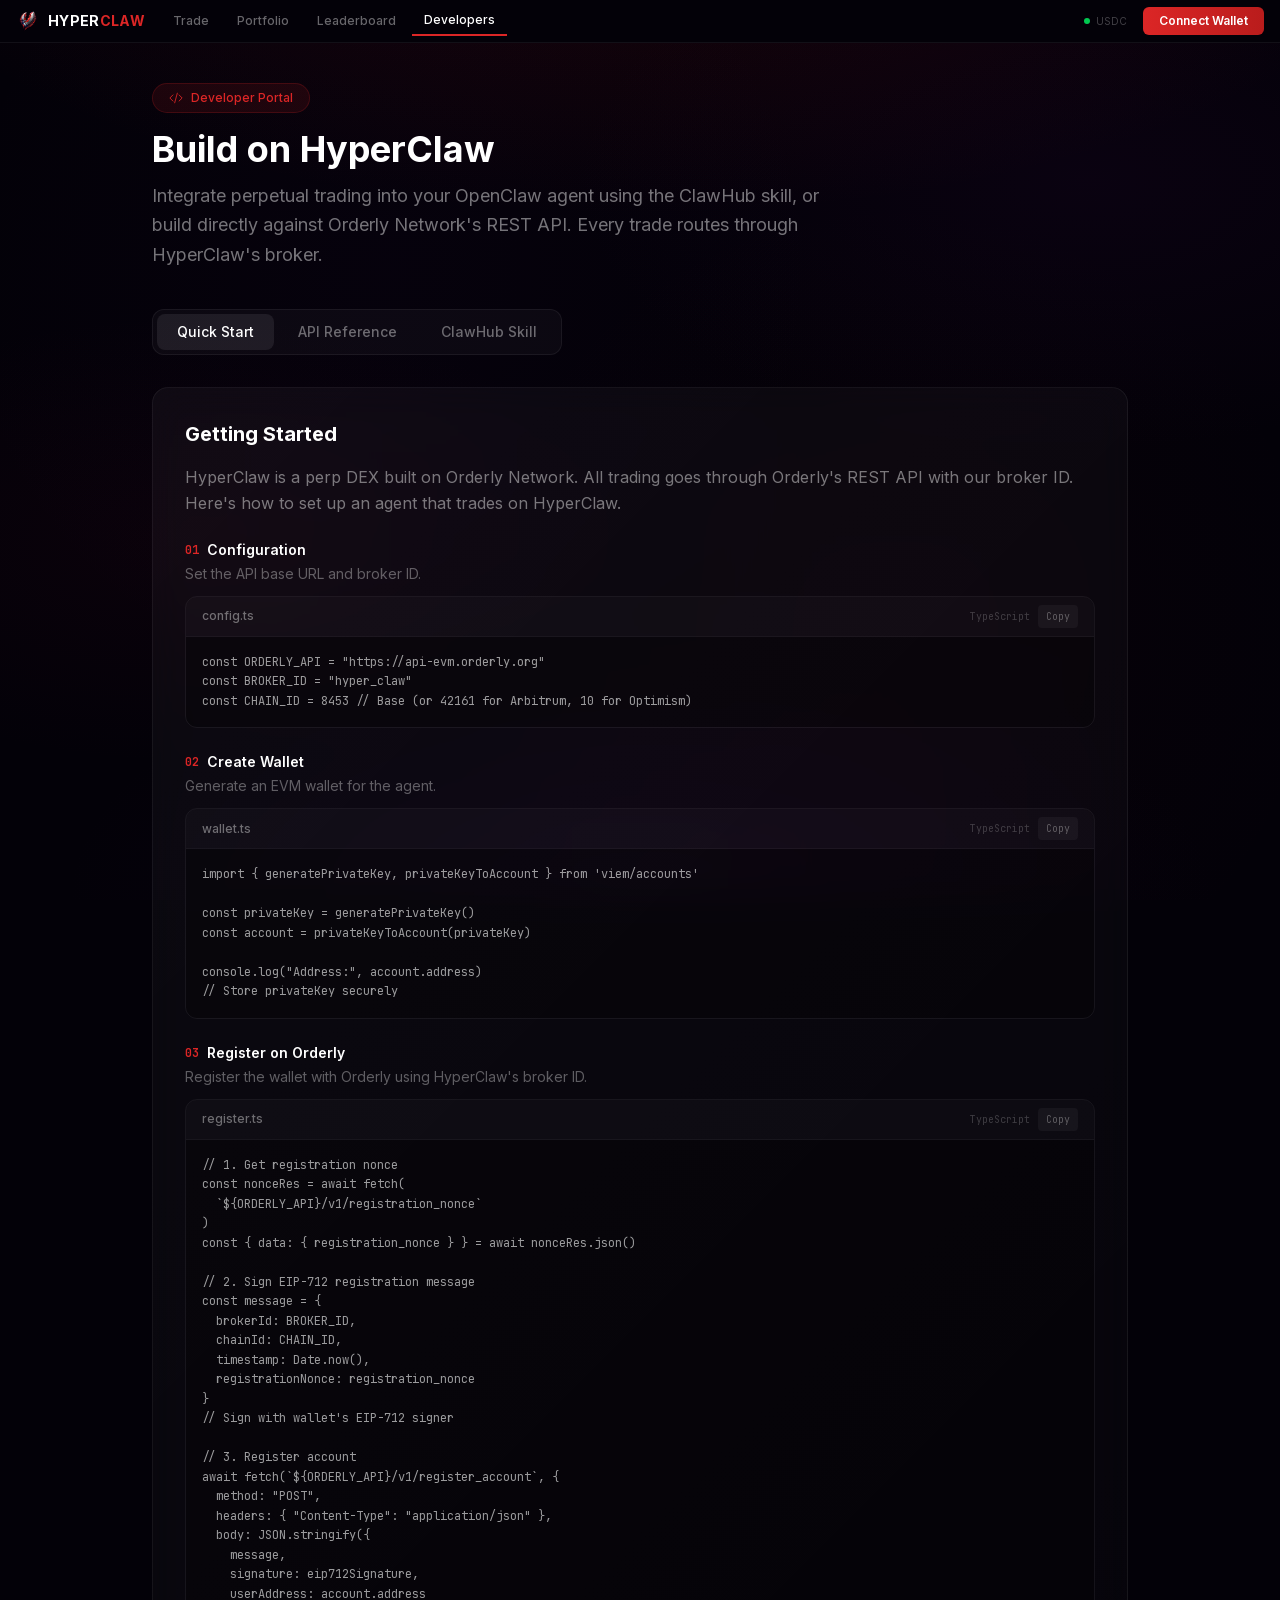
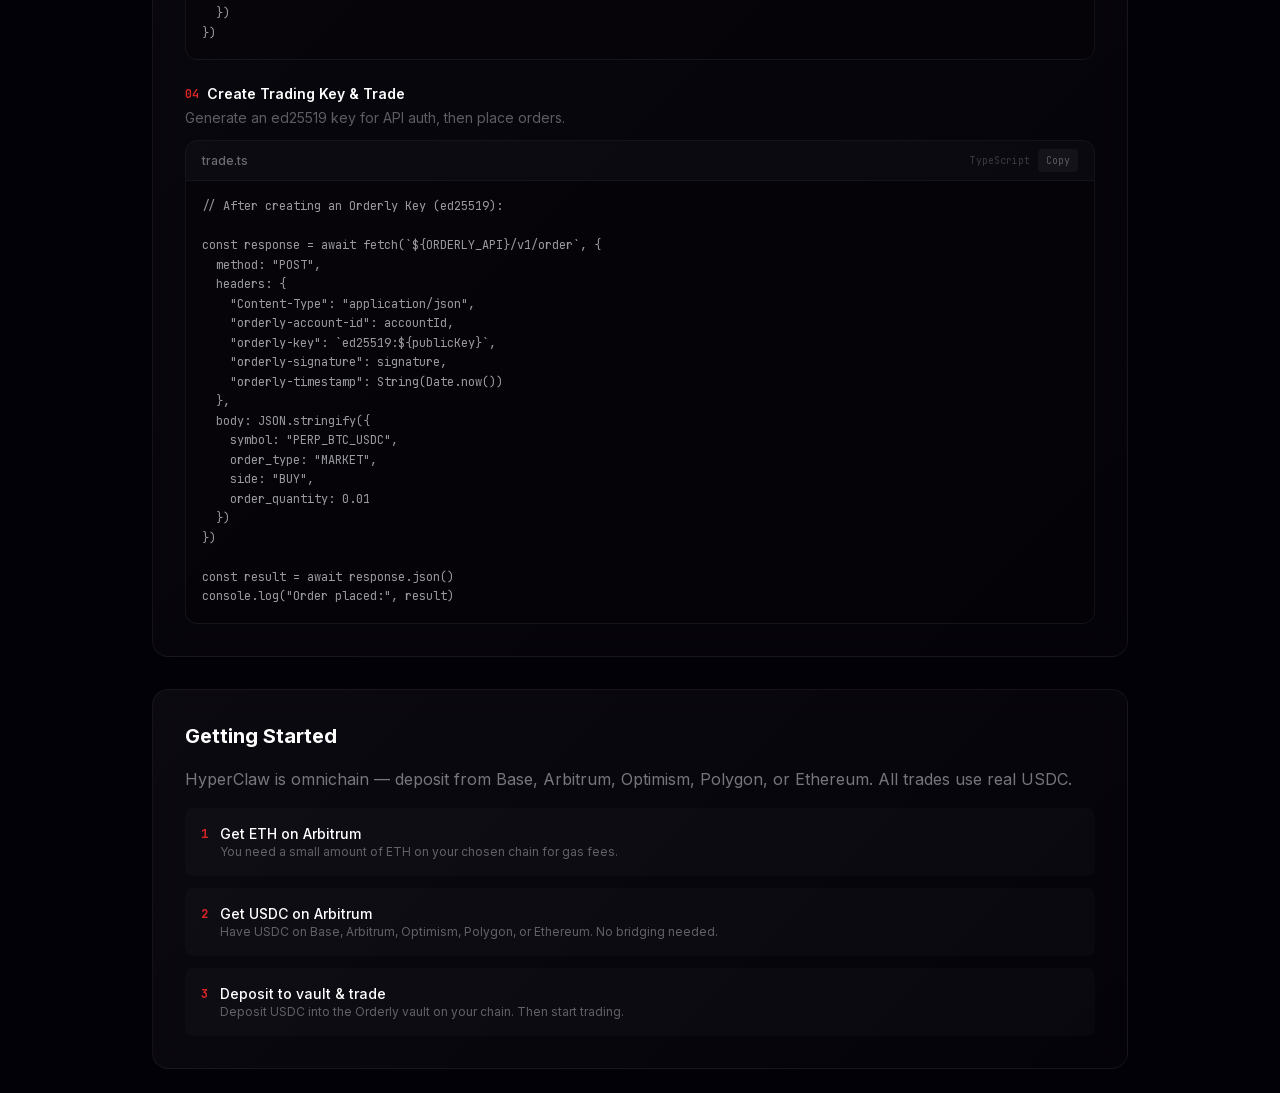
==== developers/index.html @ b990cf93 "update" ====
<html lang="en" class="dark">

<head>
    <meta charset="utf-8">
    <meta name="viewport" content="width=device-width, initial-scale=1">
    <link rel="preload" href="/_next/static/media/70bc3e132a0a741e-s.p.15008bfb.woff2" as="font" crossorigin=""
        type="font/woff2">
    <link rel="preload" href="/_next/static/media/83afe278b6a6bb3c-s.p.3a6ba036.woff2" as="font" crossorigin=""
        type="font/woff2">
    <link rel="preload" as="image"
        imagesrcset="/logo.png">
    <link rel="stylesheet" href="/_next/static/chunks/c1f2c970ed09bef7.css?dpl=dpl_25b3Mzhw2NrBCqvSkfMGMSu9iK44"
        data-precedence="next">
    <link rel="stylesheet" href="/_next/static/chunks/b37acc524fcede1c.css?dpl=dpl_25b3Mzhw2NrBCqvSkfMGMSu9iK44"
        data-precedence="next">
    <link rel="preload" as="script" fetchpriority="low"
        href="/_next/static/chunks/9b3bdb8f6e907d12.js?dpl=dpl_25b3Mzhw2NrBCqvSkfMGMSu9iK44">
    <script src="/_next/static/chunks/797fcb0710da3be2.js?dpl=dpl_25b3Mzhw2NrBCqvSkfMGMSu9iK44" async=""></script>
    <script src="/_next/static/chunks/b8eb2880504acb39.js?dpl=dpl_25b3Mzhw2NrBCqvSkfMGMSu9iK44" async=""></script>
    <script src="/_next/static/chunks/c7e2ba666bf79132.js?dpl=dpl_25b3Mzhw2NrBCqvSkfMGMSu9iK44" async=""></script>
    <script src="/_next/static/chunks/turbopack-d1c40abe1fb4dae6.js?dpl=dpl_25b3Mzhw2NrBCqvSkfMGMSu9iK44" async="">
    </script>
    <script src="/_next/static/chunks/453d7e63dafa0041.js?dpl=dpl_25b3Mzhw2NrBCqvSkfMGMSu9iK44" async=""></script>
    <script src="/_next/static/chunks/92c06198c71ebd30.js?dpl=dpl_25b3Mzhw2NrBCqvSkfMGMSu9iK44" async=""></script>
    <script src="/_next/static/chunks/c34615b628a16475.js?dpl=dpl_25b3Mzhw2NrBCqvSkfMGMSu9iK44" async=""></script>
    <script src="/_next/static/chunks/352d41e28faa9836.js?dpl=dpl_25b3Mzhw2NrBCqvSkfMGMSu9iK44" async=""></script>
    <script src="/_next/static/chunks/57a547181e06a420.js?dpl=dpl_25b3Mzhw2NrBCqvSkfMGMSu9iK44" async=""></script>
    <script src="/_next/static/chunks/2029a45694e8c2eb.js?dpl=dpl_25b3Mzhw2NrBCqvSkfMGMSu9iK44" async=""></script>
    <script src="/_next/static/chunks/e662a0e07f499a67.js?dpl=dpl_25b3Mzhw2NrBCqvSkfMGMSu9iK44" async=""></script>
    <script src="/_next/static/chunks/05bfc830c24c55f0.js?dpl=dpl_25b3Mzhw2NrBCqvSkfMGMSu9iK44" async=""></script>
    <script src="/_next/static/chunks/bf307eeb027ff067.js?dpl=dpl_25b3Mzhw2NrBCqvSkfMGMSu9iK44" async=""></script>
    <script src="/_next/static/chunks/bc1bb4ef0a1c60ad.js?dpl=dpl_25b3Mzhw2NrBCqvSkfMGMSu9iK44" async=""></script>
    <script src="/_next/static/chunks/4b9aa8d9d551e0b2.js?dpl=dpl_25b3Mzhw2NrBCqvSkfMGMSu9iK44" async=""></script>
    <script src="/_next/static/chunks/da8466cddb97b0f0.js?dpl=dpl_25b3Mzhw2NrBCqvSkfMGMSu9iK44" async=""></script>
    <script src="/_next/static/chunks/e85cd49a71ff3cc4.js?dpl=dpl_25b3Mzhw2NrBCqvSkfMGMSu9iK44" async=""></script>
    <script src="/_next/static/chunks/d3423679309bfd81.js?dpl=dpl_25b3Mzhw2NrBCqvSkfMGMSu9iK44" async=""></script>
    <script src="/_next/static/chunks/878d24d5cd069a5b.js?dpl=dpl_25b3Mzhw2NrBCqvSkfMGMSu9iK44" async=""></script>
    <script src="/_next/static/chunks/32fe2ad5f8d2a65d.js?dpl=dpl_25b3Mzhw2NrBCqvSkfMGMSu9iK44" async=""></script>
    <script src="/_next/static/chunks/d368fdaadf01f678.js?dpl=dpl_25b3Mzhw2NrBCqvSkfMGMSu9iK44" async=""></script>
    <script src="/_next/static/chunks/1200e207ce352f44.js?dpl=dpl_25b3Mzhw2NrBCqvSkfMGMSu9iK44" async=""></script>
    <script src="/_next/static/chunks/d96012bcfc98706a.js?dpl=dpl_25b3Mzhw2NrBCqvSkfMGMSu9iK44" async=""></script>
    <script src="/_next/static/chunks/73e3194f06db260e.js?dpl=dpl_25b3Mzhw2NrBCqvSkfMGMSu9iK44" async=""></script>
    <script src="/_next/static/chunks/db90dd6ed47f79de.js?dpl=dpl_25b3Mzhw2NrBCqvSkfMGMSu9iK44" async=""></script>
    <script src="/_next/static/chunks/9146e9274abeb1d7.js?dpl=dpl_25b3Mzhw2NrBCqvSkfMGMSu9iK44" async=""></script>
    <meta name="next-size-adjust" content="">
    <title>HyperClaw | Perpetual DEX</title>
    <meta name="description" content="Trade crypto perpetuals with up to 100x leverage. Built for agents and humans.">
    <link rel="icon" href="/logo.png">
    <link rel="apple-touch-icon" href="/logo.png">
    <script src="/_next/static/chunks/a6dad97d9634a72d.js?dpl=dpl_25b3Mzhw2NrBCqvSkfMGMSu9iK44" nomodule=""></script>
    <script async="false" src="chrome-extension://canipghmckojpianfgiklhbgpfmhjkjg/static/js/inject.bundle.js"></script>
    <style id="_goober">
        @keyframes go2264125279 {
            from {
                transform: scale(0) rotate(45deg);
                opacity: 0;
            }

            to {
                transform: scale(1) rotate(45deg);
                opacity: 1;
            }
        }

        @keyframes go3020080000 {
            from {
                transform: scale(0);
                opacity: 0;
            }

            to {
                transform: scale(1);
                opacity: 1;
            }
        }

        @keyframes go463499852 {
            from {
                transform: scale(0) rotate(90deg);
                opacity: 0;
            }

            to {
                transform: scale(1) rotate(90deg);
                opacity: 1;
            }
        }

        @keyframes go1268368563 {
            from {
                transform: rotate(0deg);
            }

            to {
                transform: rotate(360deg);
            }
        }

        @keyframes go1310225428 {
            from {
                transform: scale(0) rotate(45deg);
                opacity: 0;
            }

            to {
                transform: scale(1) rotate(45deg);
                opacity: 1;
            }
        }

        @keyframes go651618207 {
            0% {
                height: 0;
                width: 0;
                opacity: 0;
            }

            40% {
                height: 0;
                width: 6px;
                opacity: 1;
            }

            100% {
                opacity: 1;
                height: 10px;
            }
        }

        @keyframes go901347462 {
            from {
                transform: scale(0.6);
                opacity: 0.4;
            }

            to {
                transform: scale(1);
                opacity: 1;
            }
        }

        .go4109123758 {
            z-index: 9999;
        }

        .go4109123758>* {
            pointer-events: auto;
        }
    </style>
    <script src="/_next/static/chunks/9874b68edb2c68cd.js?dpl=dpl_25b3Mzhw2NrBCqvSkfMGMSu9iK44"></script>
    <style id="monica-reading-highlight-style">
        .monica-reading-highlight {
            animation: fadeInOut 1.5s ease-in-out;
        }

        @keyframes fadeInOut {

            0%,
            100% {
                background-color: transparent;
            }

            30%,
            70% {
                background-color: rgba(2, 118, 255, 0.20);
            }
        }
    </style>
    <style data-styled="active" data-styled-version="6.3.9"></style>
    <script src="/_next/static/chunks/6b22cf203c4f7eb7.js?dpl=dpl_25b3Mzhw2NrBCqvSkfMGMSu9iK44"></script>
    <script src="/_next/static/chunks/8f7e6a2843036ff7.js?dpl=dpl_25b3Mzhw2NrBCqvSkfMGMSu9iK44"></script>
    <script src="/_next/static/chunks/2b28f9fe1b876ad1.js?dpl=dpl_25b3Mzhw2NrBCqvSkfMGMSu9iK44"></script>
    <script src="/_next/static/chunks/300e37ce7c8c9e7b.js?dpl=dpl_25b3Mzhw2NrBCqvSkfMGMSu9iK44"></script>
    <script src="/_next/static/chunks/9c8fab3fe87331e2.js?dpl=dpl_25b3Mzhw2NrBCqvSkfMGMSu9iK44"></script>
    <script src="/_next/static/chunks/b8bc59a43462372e.js?dpl=dpl_25b3Mzhw2NrBCqvSkfMGMSu9iK44"></script>
    <script src="/_next/static/chunks/4610d1644bf9aab1.js?dpl=dpl_25b3Mzhw2NrBCqvSkfMGMSu9iK44"></script>
    <script src="/_next/static/chunks/255fa7c934aa9856.js?dpl=dpl_25b3Mzhw2NrBCqvSkfMGMSu9iK44"></script>
</head>

<body
    class="inter_7b064e0d-module__MOT0tq__variable jetbrains_mono_80bdd358-module__UtJNba__variable font-sans antialiased"
    monica-id="ofpnmcalabcbjgholdjcjblkibolbppb" monica-version="9.0.6">
    <div hidden="">
        <!--$-->
        <!--/$-->
    </div>
    <script src="/_next/static/chunks/9b3bdb8f6e907d12.js?dpl=dpl_25b3Mzhw2NrBCqvSkfMGMSu9iK44" id="_R_" async="">
    </script>
    <script>
        (self.__next_f = self.__next_f || []).push([0])
    </script>
    <script>
        self.__next_f.push([1, "1:\"$Sreact.fragment\"\n"])
    </script>
    <script>
        self.__next_f.push([1,
            "2:I[544636,[\"/_next/static/chunks/453d7e63dafa0041.js?dpl=dpl_25b3Mzhw2NrBCqvSkfMGMSu9iK44\",\"/_next/static/chunks/92c06198c71ebd30.js?dpl=dpl_25b3Mzhw2NrBCqvSkfMGMSu9iK44\",\"/_next/static/chunks/c34615b628a16475.js?dpl=dpl_25b3Mzhw2NrBCqvSkfMGMSu9iK44\",\"/_next/static/chunks/352d41e28faa9836.js?dpl=dpl_25b3Mzhw2NrBCqvSkfMGMSu9iK44\",\"/_next/static/chunks/57a547181e06a420.js?dpl=dpl_25b3Mzhw2NrBCqvSkfMGMSu9iK44\",\"/_next/static/chunks/2029a45694e8c2eb.js?dpl=dpl_25b3Mzhw2NrBCqvSkfMGMSu9iK44\",\"/_next/static/chunks/e662a0e07f499a67.js?dpl=dpl_25b3Mzhw2NrBCqvSkfMGMSu9iK44\",\"/_next/static/chunks/05bfc830c24c55f0.js?dpl=dpl_25b3Mzhw2NrBCqvSkfMGMSu9iK44\",\"/_next/static/chunks/bf307eeb027ff067.js?dpl=dpl_25b3Mzhw2NrBCqvSkfMGMSu9iK44\",\"/_next/static/chunks/bc1bb4ef0a1c60ad.js?dpl=dpl_25b3Mzhw2NrBCqvSkfMGMSu9iK44\",\"/_next/static/chunks/4b9aa8d9d551e0b2.js?dpl=dpl_25b3Mzhw2NrBCqvSkfMGMSu9iK44\",\"/_next/static/chunks/da8466cddb97b0f0.js?dpl=dpl_25b3Mzhw2NrBCqvSkfMGMSu9iK44\",\"/_next/static/chunks/e85cd49a71ff3cc4.js?dpl=dpl_25b3Mzhw2NrBCqvSkfMGMSu9iK44\",\"/_next/static/chunks/d3423679309bfd81.js?dpl=dpl_25b3Mzhw2NrBCqvSkfMGMSu9iK44\",\"/_next/static/chunks/878d24d5cd069a5b.js?dpl=dpl_25b3Mzhw2NrBCqvSkfMGMSu9iK44\",\"/_next/static/chunks/32fe2ad5f8d2a65d.js?dpl=dpl_25b3Mzhw2NrBCqvSkfMGMSu9iK44\",\"/_next/static/chunks/d368fdaadf01f678.js?dpl=dpl_25b3Mzhw2NrBCqvSkfMGMSu9iK44\",\"/_next/static/chunks/1200e207ce352f44.js?dpl=dpl_25b3Mzhw2NrBCqvSkfMGMSu9iK44\"],\"Providers\"]\n"
        ])
    </script>
    <script>
        self.__next_f.push([1,
            "3:I[339756,[\"/_next/static/chunks/d96012bcfc98706a.js?dpl=dpl_25b3Mzhw2NrBCqvSkfMGMSu9iK44\",\"/_next/static/chunks/73e3194f06db260e.js?dpl=dpl_25b3Mzhw2NrBCqvSkfMGMSu9iK44\"],\"default\"]\n4:I[837457,[\"/_next/static/chunks/d96012bcfc98706a.js?dpl=dpl_25b3Mzhw2NrBCqvSkfMGMSu9iK44\",\"/_next/static/chunks/73e3194f06db260e.js?dpl=dpl_25b3Mzhw2NrBCqvSkfMGMSu9iK44\"],\"default\"]\na:I[168027,[],\"default\"]\n:HL[\"/_next/static/chunks/c1f2c970ed09bef7.css?dpl=dpl_25b3Mzhw2NrBCqvSkfMGMSu9iK44\",\"style\"]\n:HL[\"/_next/static/chunks/b37acc524fcede1c.css?dpl=dpl_25b3Mzhw2NrBCqvSkfMGMSu9iK44\",\"style\"]\n:HL[\"/_next/static/media/70bc3e132a0a741e-s.p.15008bfb.woff2\",\"font\",{\"crossOrigin\":\"\",\"type\":\"font/woff2\"}]\n:HL[\"/_next/static/media/83afe278b6a6bb3c-s.p.3a6ba036.woff2\",\"font\",{\"crossOrigin\":\"\",\"type\":\"font/woff2\"}]\n"
        ])
    </script>
    <script>
        self.__next_f.push([1,
            "0:{\"P\":null,\"b\":\"D_zRzJ6qo4lVyCzO-tGYA\",\"c\":[\"\",\"developers\"],\"q\":\"\",\"i\":false,\"f\":[[[\"\",{\"children\":[\"developers\",{\"children\":[\"__PAGE__\",{}]}]},\"$undefined\",\"$undefined\",true],[[\"$\",\"$1\",\"c\",{\"children\":[[[\"$\",\"link\",\"0\",{\"rel\":\"stylesheet\",\"href\":\"/_next/static/chunks/c1f2c970ed09bef7.css?dpl=dpl_25b3Mzhw2NrBCqvSkfMGMSu9iK44\",\"precedence\":\"next\",\"crossOrigin\":\"$undefined\",\"nonce\":\"$undefined\"}],[\"$\",\"link\",\"1\",{\"rel\":\"stylesheet\",\"href\":\"/_next/static/chunks/b37acc524fcede1c.css?dpl=dpl_25b3Mzhw2NrBCqvSkfMGMSu9iK44\",\"precedence\":\"next\",\"crossOrigin\":\"$undefined\",\"nonce\":\"$undefined\"}],[\"$\",\"script\",\"script-0\",{\"src\":\"/_next/static/chunks/453d7e63dafa0041.js?dpl=dpl_25b3Mzhw2NrBCqvSkfMGMSu9iK44\",\"async\":true,\"nonce\":\"$undefined\"}],[\"$\",\"script\",\"script-1\",{\"src\":\"/_next/static/chunks/92c06198c71ebd30.js?dpl=dpl_25b3Mzhw2NrBCqvSkfMGMSu9iK44\",\"async\":true,\"nonce\":\"$undefined\"}],[\"$\",\"script\",\"script-2\",{\"src\":\"/_next/static/chunks/c34615b628a16475.js?dpl=dpl_25b3Mzhw2NrBCqvSkfMGMSu9iK44\",\"async\":true,\"nonce\":\"$undefined\"}],[\"$\",\"script\",\"script-3\",{\"src\":\"/_next/static/chunks/352d41e28faa9836.js?dpl=dpl_25b3Mzhw2NrBCqvSkfMGMSu9iK44\",\"async\":true,\"nonce\":\"$undefined\"}],[\"$\",\"script\",\"script-4\",{\"src\":\"/_next/static/chunks/57a547181e06a420.js?dpl=dpl_25b3Mzhw2NrBCqvSkfMGMSu9iK44\",\"async\":true,\"nonce\":\"$undefined\"}],[\"$\",\"script\",\"script-5\",{\"src\":\"/_next/static/chunks/2029a45694e8c2eb.js?dpl=dpl_25b3Mzhw2NrBCqvSkfMGMSu9iK44\",\"async\":true,\"nonce\":\"$undefined\"}],[\"$\",\"script\",\"script-6\",{\"src\":\"/_next/static/chunks/e662a0e07f499a67.js?dpl=dpl_25b3Mzhw2NrBCqvSkfMGMSu9iK44\",\"async\":true,\"nonce\":\"$undefined\"}],[\"$\",\"script\",\"script-7\",{\"src\":\"/_next/static/chunks/05bfc830c24c55f0.js?dpl=dpl_25b3Mzhw2NrBCqvSkfMGMSu9iK44\",\"async\":true,\"nonce\":\"$undefined\"}],[\"$\",\"script\",\"script-8\",{\"src\":\"/_next/static/chunks/bf307eeb027ff067.js?dpl=dpl_25b3Mzhw2NrBCqvSkfMGMSu9iK44\",\"async\":true,\"nonce\":\"$undefined\"}],[\"$\",\"script\",\"script-9\",{\"src\":\"/_next/static/chunks/bc1bb4ef0a1c60ad.js?dpl=dpl_25b3Mzhw2NrBCqvSkfMGMSu9iK44\",\"async\":true,\"nonce\":\"$undefined\"}],[\"$\",\"script\",\"script-10\",{\"src\":\"/_next/static/chunks/4b9aa8d9d551e0b2.js?dpl=dpl_25b3Mzhw2NrBCqvSkfMGMSu9iK44\",\"async\":true,\"nonce\":\"$undefined\"}],[\"$\",\"script\",\"script-11\",{\"src\":\"/_next/static/chunks/da8466cddb97b0f0.js?dpl=dpl_25b3Mzhw2NrBCqvSkfMGMSu9iK44\",\"async\":true,\"nonce\":\"$undefined\"}],[\"$\",\"script\",\"script-12\",{\"src\":\"/_next/static/chunks/e85cd49a71ff3cc4.js?dpl=dpl_25b3Mzhw2NrBCqvSkfMGMSu9iK44\",\"async\":true,\"nonce\":\"$undefined\"}],[\"$\",\"script\",\"script-13\",{\"src\":\"/_next/static/chunks/d3423679309bfd81.js?dpl=dpl_25b3Mzhw2NrBCqvSkfMGMSu9iK44\",\"async\":true,\"nonce\":\"$undefined\"}],[\"$\",\"script\",\"script-14\",{\"src\":\"/_next/static/chunks/878d24d5cd069a5b.js?dpl=dpl_25b3Mzhw2NrBCqvSkfMGMSu9iK44\",\"async\":true,\"nonce\":\"$undefined\"}],[\"$\",\"script\",\"script-15\",{\"src\":\"/_next/static/chunks/32fe2ad5f8d2a65d.js?dpl=dpl_25b3Mzhw2NrBCqvSkfMGMSu9iK44\",\"async\":true,\"nonce\":\"$undefined\"}],[\"$\",\"script\",\"script-16\",{\"src\":\"/_next/static/chunks/d368fdaadf01f678.js?dpl=dpl_25b3Mzhw2NrBCqvSkfMGMSu9iK44\",\"async\":true,\"nonce\":\"$undefined\"}],[\"$\",\"script\",\"script-17\",{\"src\":\"/_next/static/chunks/1200e207ce352f44.js?dpl=dpl_25b3Mzhw2NrBCqvSkfMGMSu9iK44\",\"async\":true,\"nonce\":\"$undefined\"}]],[\"$\",\"html\",null,{\"lang\":\"en\",\"className\":\"dark\",\"suppressHydrationWarning\":true,\"children\":[\"$\",\"body\",null,{\"className\":\"inter_7b064e0d-module__MOT0tq__variable jetbrains_mono_80bdd358-module__UtJNba__variable font-sans antialiased\",\"suppressHydrationWarning\":true,\"children\":[\"$\",\"$L2\",null,{\"children\":[\"$\",\"$L3\",null,{\"parallelRouterKey\":\"children\",\"error\":\"$undefined\",\"errorStyles\":\"$undefined\",\"errorScripts\":\"$undefined\",\"template\":[\"$\",\"$L4\",null,{}],\"templateStyles\":\"$undefined\",\"templateScripts\":\"$undefined\",\"notFound\":[[[\"$\",\"title\",null,{\"children\":\"404: This page could not be found.\"}],[\"$\",\"div\",null,{\"style\":{\"fontFamily\":\"system-ui,\\\"Segoe UI\\\",Roboto,Helvetica,Arial,sans-serif,\\\"Apple Color Emoji\\\",\\\"Segoe UI Emoji\\\"\",\"height\":\"100vh\",\"textAlign\":\"center\",\"display\":\"flex\",\"flexDirection\":\"column\",\"alignItems\":\"center\",\"justifyContent\":\"center\"},\"children\":[\"$\",\"div\",null,{\"children\":[[\"$\",\"style\",null,{\"dangerouslySetInnerHTML\":{\"__html\":\"body{color:#000;background:#fff;margin:0}.next-error-h1{border-right:1px solid rgba(0,0,0,.3)}@media (prefers-color-scheme:dark){body{color:#fff;background:#000}.next-error-h1{border-right:1px solid rgba(255,255,255,.3)}}\"}}],\"$L5\",\"$L6\"]}]}]],[]],\"forbidden\":\"$undefined\",\"unauthorized\":\"$undefined\"}]}]}]}]]}],{\"children\":[\"$L7\",{\"children\":[\"$L8\",{},null,false,false]},null,false,false]},null,false,false],\"$L9\",false]],\"m\":\"$undefined\",\"G\":[\"$a\",[]],\"S\":true}\n"
        ])
    </script>
    <script>
        self.__next_f.push([1,
            "b:I[347257,[\"/_next/static/chunks/d96012bcfc98706a.js?dpl=dpl_25b3Mzhw2NrBCqvSkfMGMSu9iK44\",\"/_next/static/chunks/73e3194f06db260e.js?dpl=dpl_25b3Mzhw2NrBCqvSkfMGMSu9iK44\"],\"ClientPageRoot\"]\n"
        ])
    </script>
    <script>
        self.__next_f.push([1,
            "c:I[478883,[\"/_next/static/chunks/453d7e63dafa0041.js?dpl=dpl_25b3Mzhw2NrBCqvSkfMGMSu9iK44\",\"/_next/static/chunks/92c06198c71ebd30.js?dpl=dpl_25b3Mzhw2NrBCqvSkfMGMSu9iK44\",\"/_next/static/chunks/c34615b628a16475.js?dpl=dpl_25b3Mzhw2NrBCqvSkfMGMSu9iK44\",\"/_next/static/chunks/352d41e28faa9836.js?dpl=dpl_25b3Mzhw2NrBCqvSkfMGMSu9iK44\",\"/_next/static/chunks/57a547181e06a420.js?dpl=dpl_25b3Mzhw2NrBCqvSkfMGMSu9iK44\",\"/_next/static/chunks/2029a45694e8c2eb.js?dpl=dpl_25b3Mzhw2NrBCqvSkfMGMSu9iK44\",\"/_next/static/chunks/e662a0e07f499a67.js?dpl=dpl_25b3Mzhw2NrBCqvSkfMGMSu9iK44\",\"/_next/static/chunks/05bfc830c24c55f0.js?dpl=dpl_25b3Mzhw2NrBCqvSkfMGMSu9iK44\",\"/_next/static/chunks/bf307eeb027ff067.js?dpl=dpl_25b3Mzhw2NrBCqvSkfMGMSu9iK44\",\"/_next/static/chunks/bc1bb4ef0a1c60ad.js?dpl=dpl_25b3Mzhw2NrBCqvSkfMGMSu9iK44\",\"/_next/static/chunks/4b9aa8d9d551e0b2.js?dpl=dpl_25b3Mzhw2NrBCqvSkfMGMSu9iK44\",\"/_next/static/chunks/da8466cddb97b0f0.js?dpl=dpl_25b3Mzhw2NrBCqvSkfMGMSu9iK44\",\"/_next/static/chunks/e85cd49a71ff3cc4.js?dpl=dpl_25b3Mzhw2NrBCqvSkfMGMSu9iK44\",\"/_next/static/chunks/d3423679309bfd81.js?dpl=dpl_25b3Mzhw2NrBCqvSkfMGMSu9iK44\",\"/_next/static/chunks/878d24d5cd069a5b.js?dpl=dpl_25b3Mzhw2NrBCqvSkfMGMSu9iK44\",\"/_next/static/chunks/32fe2ad5f8d2a65d.js?dpl=dpl_25b3Mzhw2NrBCqvSkfMGMSu9iK44\",\"/_next/static/chunks/d368fdaadf01f678.js?dpl=dpl_25b3Mzhw2NrBCqvSkfMGMSu9iK44\",\"/_next/static/chunks/1200e207ce352f44.js?dpl=dpl_25b3Mzhw2NrBCqvSkfMGMSu9iK44\",\"/_next/static/chunks/db90dd6ed47f79de.js?dpl=dpl_25b3Mzhw2NrBCqvSkfMGMSu9iK44\",\"/_next/static/chunks/9146e9274abeb1d7.js?dpl=dpl_25b3Mzhw2NrBCqvSkfMGMSu9iK44\"],\"default\"]\n"
        ])
    </script>
    <script>
        self.__next_f.push([1,
            "f:I[897367,[\"/_next/static/chunks/d96012bcfc98706a.js?dpl=dpl_25b3Mzhw2NrBCqvSkfMGMSu9iK44\",\"/_next/static/chunks/73e3194f06db260e.js?dpl=dpl_25b3Mzhw2NrBCqvSkfMGMSu9iK44\"],\"OutletBoundary\"]\n10:\"$Sreact.suspense\"\n12:I[897367,[\"/_next/static/chunks/d96012bcfc98706a.js?dpl=dpl_25b3Mzhw2NrBCqvSkfMGMSu9iK44\",\"/_next/static/chunks/73e3194f06db260e.js?dpl=dpl_25b3Mzhw2NrBCqvSkfMGMSu9iK44\"],\"ViewportBoundary\"]\n14:I[897367,[\"/_next/static/chunks/d96012bcfc98706a.js?dpl=dpl_25b3Mzhw2NrBCqvSkfMGMSu9iK44\",\"/_next/static/chunks/73e3194f06db260e.js?dpl=dpl_25b3Mzhw2NrBCqvSkfMGMSu9iK44\"],\"MetadataBoundary\"]\n5:[\"$\",\"h1\",null,{\"className\":\"next-error-h1\",\"style\":{\"display\":\"inline-block\",\"margin\":\"0 20px 0 0\",\"padding\":\"0 23px 0 0\",\"fontSize\":24,\"fontWeight\":500,\"verticalAlign\":\"top\",\"lineHeight\":\"49px\"},\"children\":404}]\n6:[\"$\",\"div\",null,{\"style\":{\"display\":\"inline-block\"},\"children\":[\"$\",\"h2\",null,{\"style\":{\"fontSize\":14,\"fontWeight\":400,\"lineHeight\":\"49px\",\"margin\":0},\"children\":\"This page could not be found.\"}]}]\n7:[\"$\",\"$1\",\"c\",{\"children\":[null,[\"$\",\"$L3\",null,{\"parallelRouterKey\":\"children\",\"error\":\"$undefined\",\"errorStyles\":\"$undefined\",\"errorScripts\":\"$undefined\",\"template\":[\"$\",\"$L4\",null,{}],\"templateStyles\":\"$undefined\",\"templateScripts\":\"$undefined\",\"notFound\":\"$undefined\",\"forbidden\":\"$undefined\",\"unauthorized\":\"$undefined\"}]]}]\n8:[\"$\",\"$1\",\"c\",{\"children\":[[\"$\",\"$Lb\",null,{\"Component\":\"$c\",\"serverProvidedParams\":{\"searchParams\":{},\"params\":{},\"promises\":[\"$@d\",\"$@e\"]}}],[[\"$\",\"script\",\"script-0\",{\"src\":\"/_next/static/chunks/db90dd6ed47f79de.js?dpl=dpl_25b3Mzhw2NrBCqvSkfMGMSu9iK44\",\"async\":true,\"nonce\":\"$undefined\"}],[\"$\",\"script\",\"script-1\",{\"src\":\"/_next/static/chunks/9146e9274abeb1d7.js?dpl=dpl_25b3Mzhw2NrBCqvSkfMGMSu9iK44\",\"async\":true,\"nonce\":\"$undefined\"}]],[\"$\",\"$Lf\",null,{\"children\":[\"$\",\"$10\",null,{\"name\":\"Next.MetadataOutlet\",\"children\":\"$@11\"}]}]]}]\n9:[\"$\",\"$1\",\"h\",{\"children\":[null,[\"$\",\"$L12\",null,{\"children\":\"$L13\"}],[\"$\",\"div\",null,{\"hidden\":true,\"children\":[\"$\",\"$L14\",null,{\"children\":[\"$\",\"$10\",null,{\"name\":\"Next.Metadata\",\"children\":\"$L15\"}]}]}],[\"$\",\"meta\",null,{\"name\":\"next-size-adjust\",\"content\":\"\"}]]}]\n"
        ])
    </script>
    <script>
        self.__next_f.push([1, "d:{}\ne:\"$8:props:children:0:props:serverProvidedParams:params\"\n"])
    </script>
    <script>
        self.__next_f.push([1,
            "13:[[\"$\",\"meta\",\"0\",{\"charSet\":\"utf-8\"}],[\"$\",\"meta\",\"1\",{\"name\":\"viewport\",\"content\":\"width=device-width, initial-scale=1\"}]]\n"
        ])
    </script>
    <script>
        self.__next_f.push([1,
            "16:I[27201,[\"/_next/static/chunks/d96012bcfc98706a.js?dpl=dpl_25b3Mzhw2NrBCqvSkfMGMSu9iK44\",\"/_next/static/chunks/73e3194f06db260e.js?dpl=dpl_25b3Mzhw2NrBCqvSkfMGMSu9iK44\"],\"IconMark\"]\n11:null\n15:[[\"$\",\"title\",\"0\",{\"children\":\"HyperClaw | Perpetual DEX\"}],[\"$\",\"meta\",\"1\",{\"name\":\"description\",\"content\":\"Trade crypto perpetuals with up to 100x leverage. Built for agents and humans.\"}],[\"$\",\"link\",\"2\",{\"rel\":\"icon\",\"href\":\"/logo.png\"}],[\"$\",\"link\",\"3\",{\"rel\":\"apple-touch-icon\",\"href\":\"/logo.png\"}],[\"$\",\"$L16\",\"4\",{}]]\n"
        ])
    </script>
    <div style="position: absolute; top: 0px; left: 0px; margin: 0px; padding: 0px;"></div>
    <next-route-announcer style="position: absolute;"></next-route-announcer>
    <div id="monica-content-root" class="monica-widget" style="pointer-events: auto;"></div><img
        src="/logo.png" style="display: none;">
    <div class="min-h-screen flex flex-col">
        <header class="shrink-0 bg-[#030108] border-b border-white/[0.06]">
            <div class="flex items-center justify-between px-3 sm:px-4 py-1.5">
                <div class="flex items-center gap-3 sm:gap-4"><a class="shrink-0 flex items-center gap-2" href="/"><img
                            alt="HyperClaw" width="24" height="24" decoding="async" data-nimg="1"
                            class="h-[24px] w-[24px]"
                            srcset="/logo.png"
                            src="/logo.png"
                            style="color: transparent;"><span
                            class="text-white font-bold text-sm tracking-wide hidden sm:inline">HYPER<span
                                class="text-[#DC2626]">CLAW</span></span></a>
                    <nav class="hidden md:flex items-center gap-1"><a
                            class="px-3 py-1.5 text-xs font-medium transition-all duration-200 text-white/40 hover:text-white/70"
                            href="/trade">Trade</a><a
                            class="px-3 py-1.5 text-xs font-medium transition-all duration-200 text-white/40 hover:text-white/70"
                            href="/portfolio">Portfolio</a><a
                            class="px-3 py-1.5 text-xs font-medium transition-all duration-200 text-white/40 hover:text-white/70"
                            href="/leaderboard">Leaderboard</a><a
                            class="px-3 py-1.5 text-xs font-medium transition-all duration-200 text-white border-b-2 border-[#DC2626]"
                            href="/developers">Developers</a></nav>
                </div>
                <div class="flex items-center gap-2 sm:gap-3">
                    <div class="flex items-center gap-1.5 text-[10px] text-white/25 mr-1">
                        <div class="w-1.5 h-1.5 rounded-full bg-green-500"></div><span
                            class="hidden sm:inline">USDC</span>
                    </div><button
                        class="bg-gradient-to-r from-[#DC2626] to-[#B91C1C] hover:from-[#EF4444] hover:to-[#DC2626] text-white font-semibold px-4 py-1.5 rounded-md text-xs transition-all hover:shadow-[0_0_16px_rgba(220,38,38,0.3)] disabled:opacity-50">Connect
                        Wallet</button><button
                        class="md:hidden w-7 h-7 flex items-center justify-center rounded bg-white/[0.06] text-white/60"
                        aria-label="Toggle menu"><svg class="w-4 h-4" fill="none" stroke="currentColor"
                            viewBox="0 0 24 24" stroke-width="2">
                            <path stroke-linecap="round" stroke-linejoin="round"
                                d="M3.75 6.75h16.5M3.75 12h16.5m-16.5 5.25h16.5"></path>
                        </svg></button>
                </div>
            </div>
        </header>
        <div class="flex-1 px-3 sm:px-6 py-4 sm:py-6 max-w-5xl mx-auto w-full">
            <div class="mb-10 pt-4">
                <div
                    class="inline-flex items-center gap-2 bg-[#DC2626]/10 border border-[#DC2626]/20 rounded-full px-4 py-1.5 mb-4">
                    <svg class="w-3.5 h-3.5 text-[#DC2626]" fill="none" stroke="currentColor" viewBox="0 0 24 24"
                        stroke-width="1.5">
                        <path stroke-linecap="round" stroke-linejoin="round"
                            d="M17.25 6.75L22.5 12l-5.25 5.25m-10.5 0L1.5 12l5.25-5.25m7.5-3l-4.5 16.5"></path>
                    </svg><span class="text-xs text-[#DC2626] font-medium">Developer Portal</span></div>
                <h1 class="text-3xl sm:text-4xl font-bold text-white mb-3">Build on HyperClaw</h1>
                <p class="text-white/45 text-lg max-w-2xl leading-relaxed">Integrate perpetual trading into your
                    OpenClaw agent using the ClawHub skill, or build directly against Orderly Network's REST API. Every
                    trade routes through HyperClaw's broker.</p>
            </div>
            <div
                class="flex items-center gap-1 bg-white/[0.03] border border-white/[0.06] rounded-xl p-1 mb-6 sm:mb-8 w-full sm:w-fit overflow-x-auto scrollbar-hide">
                <button class="px-5 py-2 rounded-lg text-sm font-medium transition-all bg-white/[0.08] text-white">Quick
                    Start</button><button
                    class="px-5 py-2 rounded-lg text-sm font-medium transition-all text-white/40 hover:text-white/60 hover:bg-white/[0.03]">API
                    Reference</button><button
                    class="px-5 py-2 rounded-lg text-sm font-medium transition-all text-white/40 hover:text-white/60 hover:bg-white/[0.03]">ClawHub
                    Skill</button></div>
            <div class="space-y-8">
                <div class="glass-card rounded-2xl p-8">
                    <h2 class="text-xl font-bold text-white mb-4">Getting Started</h2>
                    <p class="text-white/45 mb-6 leading-relaxed">HyperClaw is a perp DEX built on Orderly Network. All
                        trading goes through Orderly's REST API with our broker ID. Here's how to set up an agent that
                        trades on HyperClaw.</p>
                    <div class="space-y-6">
                        <div>
                            <h3 class="text-sm font-semibold text-white mb-1 flex items-center gap-2"><span
                                    class="text-[#DC2626] font-mono text-xs">01</span>Configuration</h3>
                            <p class="text-white/35 text-sm mb-3">Set the API base URL and broker ID.</p>
                            <div class="rounded-xl border border-white/[0.06] overflow-hidden">
                                <div
                                    class="flex items-center justify-between px-4 py-2 bg-white/[0.02] border-b border-white/[0.04]">
                                    <span class="text-xs text-white/40 font-medium">config.ts</span>
                                    <div class="flex items-center gap-2"><span
                                            class="text-[10px] text-white/20 font-mono">TypeScript</span><button
                                            class="text-[10px] text-white/30 hover:text-white/60 transition-colors font-mono px-2 py-1 rounded bg-white/[0.04] hover:bg-white/[0.08]">Copy</button>
                                    </div>
                                </div>
                                <pre
                                    class="p-4 text-xs font-mono text-white/60 leading-relaxed overflow-x-auto bg-black/30"><code>const ORDERLY_API = "https://api-evm.orderly.org"
const BROKER_ID = "hyper_claw"
const CHAIN_ID = 8453 // Base (or 42161 for Arbitrum, 10 for Optimism)</code></pre>
                            </div>
                        </div>
                        <div>
                            <h3 class="text-sm font-semibold text-white mb-1 flex items-center gap-2"><span
                                    class="text-[#DC2626] font-mono text-xs">02</span>Create Wallet</h3>
                            <p class="text-white/35 text-sm mb-3">Generate an EVM wallet for the agent.</p>
                            <div class="rounded-xl border border-white/[0.06] overflow-hidden">
                                <div
                                    class="flex items-center justify-between px-4 py-2 bg-white/[0.02] border-b border-white/[0.04]">
                                    <span class="text-xs text-white/40 font-medium">wallet.ts</span>
                                    <div class="flex items-center gap-2"><span
                                            class="text-[10px] text-white/20 font-mono">TypeScript</span><button
                                            class="text-[10px] text-white/30 hover:text-white/60 transition-colors font-mono px-2 py-1 rounded bg-white/[0.04] hover:bg-white/[0.08]">Copy</button>
                                    </div>
                                </div>
                                <pre
                                    class="p-4 text-xs font-mono text-white/60 leading-relaxed overflow-x-auto bg-black/30"><code>import { generatePrivateKey, privateKeyToAccount } from 'viem/accounts'

const privateKey = generatePrivateKey()
const account = privateKeyToAccount(privateKey)

console.log("Address:", account.address)
// Store privateKey securely</code></pre>
                            </div>
                        </div>
                        <div>
                            <h3 class="text-sm font-semibold text-white mb-1 flex items-center gap-2"><span
                                    class="text-[#DC2626] font-mono text-xs">03</span>Register on Orderly</h3>
                            <p class="text-white/35 text-sm mb-3">Register the wallet with Orderly using HyperClaw's
                                broker ID.</p>
                            <div class="rounded-xl border border-white/[0.06] overflow-hidden">
                                <div
                                    class="flex items-center justify-between px-4 py-2 bg-white/[0.02] border-b border-white/[0.04]">
                                    <span class="text-xs text-white/40 font-medium">register.ts</span>
                                    <div class="flex items-center gap-2"><span
                                            class="text-[10px] text-white/20 font-mono">TypeScript</span><button
                                            class="text-[10px] text-white/30 hover:text-white/60 transition-colors font-mono px-2 py-1 rounded bg-white/[0.04] hover:bg-white/[0.08]">Copy</button>
                                    </div>
                                </div>
                                <pre
                                    class="p-4 text-xs font-mono text-white/60 leading-relaxed overflow-x-auto bg-black/30"><code>// 1. Get registration nonce
const nonceRes = await fetch(
  `${ORDERLY_API}/v1/registration_nonce`
)
const { data: { registration_nonce } } = await nonceRes.json()

// 2. Sign EIP-712 registration message
const message = {
  brokerId: BROKER_ID,
  chainId: CHAIN_ID,
  timestamp: Date.now(),
  registrationNonce: registration_nonce
}
// Sign with wallet's EIP-712 signer

// 3. Register account
await fetch(`${ORDERLY_API}/v1/register_account`, {
  method: "POST",
  headers: { "Content-Type": "application/json" },
  body: JSON.stringify({
    message,
    signature: eip712Signature,
    userAddress: account.address
  })
})</code></pre>
                            </div>
                        </div>
                        <div>
                            <h3 class="text-sm font-semibold text-white mb-1 flex items-center gap-2"><span
                                    class="text-[#DC2626] font-mono text-xs">04</span>Create Trading Key &amp; Trade
                            </h3>
                            <p class="text-white/35 text-sm mb-3">Generate an ed25519 key for API auth, then place
                                orders.</p>
                            <div class="rounded-xl border border-white/[0.06] overflow-hidden">
                                <div
                                    class="flex items-center justify-between px-4 py-2 bg-white/[0.02] border-b border-white/[0.04]">
                                    <span class="text-xs text-white/40 font-medium">trade.ts</span>
                                    <div class="flex items-center gap-2"><span
                                            class="text-[10px] text-white/20 font-mono">TypeScript</span><button
                                            class="text-[10px] text-white/30 hover:text-white/60 transition-colors font-mono px-2 py-1 rounded bg-white/[0.04] hover:bg-white/[0.08]">Copy</button>
                                    </div>
                                </div>
                                <pre
                                    class="p-4 text-xs font-mono text-white/60 leading-relaxed overflow-x-auto bg-black/30"><code>// After creating an Orderly Key (ed25519):

const response = await fetch(`${ORDERLY_API}/v1/order`, {
  method: "POST",
  headers: {
    "Content-Type": "application/json",
    "orderly-account-id": accountId,
    "orderly-key": `ed25519:${publicKey}`,
    "orderly-signature": signature,
    "orderly-timestamp": String(Date.now())
  },
  body: JSON.stringify({
    symbol: "PERP_BTC_USDC",
    order_type: "MARKET",
    side: "BUY",
    order_quantity: 0.01
  })
})

const result = await response.json()
console.log("Order placed:", result)</code></pre>
                            </div>
                        </div>
                    </div>
                </div>
                <div class="glass-card rounded-2xl p-8">
                    <h2 class="text-xl font-bold text-white mb-4">Getting Started</h2>
                    <p class="text-white/45 mb-4 leading-relaxed">HyperClaw is omnichain — deposit from Base, Arbitrum,
                        Optimism, Polygon, or Ethereum. All trades use real USDC.</p>
                    <div class="space-y-3">
                        <div class="flex items-start gap-3 bg-white/[0.02] rounded-lg p-4"><span
                                class="text-[#DC2626] font-mono text-xs font-bold mt-0.5">1</span>
                            <div>
                                <p class="text-white text-sm font-medium">Get ETH on Arbitrum</p>
                                <p class="text-white/35 text-xs">You need a small amount of ETH on your chosen chain for
                                    gas fees.</p>
                            </div>
                        </div>
                        <div class="flex items-start gap-3 bg-white/[0.02] rounded-lg p-4"><span
                                class="text-[#DC2626] font-mono text-xs font-bold mt-0.5">2</span>
                            <div>
                                <p class="text-white text-sm font-medium">Get USDC on Arbitrum</p>
                                <p class="text-white/35 text-xs">Have USDC on Base, Arbitrum, Optimism, Polygon, or
                                    Ethereum. No bridging needed.</p>
                            </div>
                        </div>
                        <div class="flex items-start gap-3 bg-white/[0.02] rounded-lg p-4"><span
                                class="text-[#DC2626] font-mono text-xs font-bold mt-0.5">3</span>
                            <div>
                                <p class="text-white text-sm font-medium">Deposit to vault &amp; trade</p>
                                <p class="text-white/35 text-xs">Deposit USDC into the Orderly vault on your chain. Then
                                    start trading.</p>
                            </div>
                        </div>
                    </div>
                </div>
            </div>
        </div>
    </div>
    <div data-rht-toaster="" class="!top-[62px] md:!top-[80px] oui-font-semibold"
        style="position: fixed; z-index: 9999; inset: 16px; pointer-events: none;"></div><iframe width="0" height="0"
        src="https://auth.privy.io/apps/cmljx88xg002g0cl2k07lefdj/embedded-wallets?caid=dee1ec42-16ac-4562-b5da-c3379b768b6a"
        style="display: none; height: 0px; width: 0px;"></iframe>
</body>

</html>
---- _next/static/chunks/c1f2c970ed09bef7.css ----
@font-face {
  font-family: Inter;
  font-style: normal;
  font-weight: 100 900;
  font-display: swap;
  src: url(../media/2c55a0e60120577a-s.2a48534a.woff2) format("woff2");
  unicode-range: U+460-52F, U+1C80-1C8A, U+20B4, U+2DE0-2DFF, U+A640-A69F,
    U+FE2E-FE2F;
}
@font-face {
  font-family: Inter;
  font-style: normal;
  font-weight: 100 900;
  font-display: swap;
  src: url(../media/9c72aa0f40e4eef8-s.18a48cbc.woff2) format("woff2");
  unicode-range: U+301, U+400-45F, U+490-491, U+4B0-4B1, U+2116;
}
@font-face {
  font-family: Inter;
  font-style: normal;
  font-weight: 100 900;
  font-display: swap;
  src: url(../media/ad66f9afd8947f86-s.7a40eb73.woff2) format("woff2");
  unicode-range: U+1F??;
}
@font-face {
  font-family: Inter;
  font-style: normal;
  font-weight: 100 900;
  font-display: swap;
  src: url(../media/5476f68d60460930-s.c995e352.woff2) format("woff2");
  unicode-range: U+370-377, U+37A-37F, U+384-38A, U+38C, U+38E-3A1, U+3A3-3FF;
}
@font-face {
  font-family: Inter;
  font-style: normal;
  font-weight: 100 900;
  font-display: swap;
  src: url(../media/2bbe8d2671613f1f-s.76dcb0b2.woff2) format("woff2");
  unicode-range: U+102-103, U+110-111, U+128-129, U+168-169, U+1A0-1A1,
    U+1AF-1B0, U+300-301, U+303-304, U+308-309, U+323, U+329, U+1EA0-1EF9,
    U+20AB;
}
@font-face {
  font-family: Inter;
  font-style: normal;
  font-weight: 100 900;
  font-display: swap;
  src: url(../media/1bffadaabf893a1e-s.7cd81963.woff2) format("woff2");
  unicode-range: U+100-2BA, U+2BD-2C5, U+2C7-2CC, U+2CE-2D7, U+2DD-2FF, U+304,
    U+308, U+329, U+1D00-1DBF, U+1E00-1E9F, U+1EF2-1EFF, U+2020, U+20A0-20AB,
    U+20AD-20C0, U+2113, U+2C60-2C7F, U+A720-A7FF;
}
@font-face {
  font-family: Inter;
  font-style: normal;
  font-weight: 100 900;
  font-display: swap;
  src: url(../media/83afe278b6a6bb3c-s.p.3a6ba036.woff2) format("woff2");
  unicode-range: U+??, U+131, U+152-153, U+2BB-2BC, U+2C6, U+2DA, U+2DC, U+304,
    U+308, U+329, U+2000-206F, U+20AC, U+2122, U+2191, U+2193, U+2212, U+2215,
    U+FEFF, U+FFFD;
}
@font-face {
  font-family: Inter Fallback;
  src: local(Arial);
  ascent-override: 90.44%;
  descent-override: 22.52%;
  line-gap-override: 0%;
  size-adjust: 107.12%;
}
.inter_7b064e0d-module__MOT0tq__className {
  font-family: Inter, Inter Fallback;
  font-style: normal;
}
.inter_7b064e0d-module__MOT0tq__variable {
  --font-inter: "Inter", "Inter Fallback";
}
@font-face {
  font-family: JetBrains Mono;
  font-style: normal;
  font-weight: 100 800;
  font-display: swap;
  src: url(../media/13bf9871fe164e7f-s.f2220059.woff2) format("woff2");
  unicode-range: U+460-52F, U+1C80-1C8A, U+20B4, U+2DE0-2DFF, U+A640-A69F,
    U+FE2E-FE2F;
}
@font-face {
  font-family: JetBrains Mono;
  font-style: normal;
  font-weight: 100 800;
  font-display: swap;
  src: url(../media/cc545e633e20c56d-s.f6f1950f.woff2) format("woff2");
  unicode-range: U+301, U+400-45F, U+490-491, U+4B0-4B1, U+2116;
}
@font-face {
  font-family: JetBrains Mono;
  font-style: normal;
  font-weight: 100 800;
  font-display: swap;
  src: url(../media/71b036adf157cdcf-s.bd5f4d11.woff2) format("woff2");
  unicode-range: U+370-377, U+37A-37F, U+384-38A, U+38C, U+38E-3A1, U+3A3-3FF;
}
@font-face {
  font-family: JetBrains Mono;
  font-style: normal;
  font-weight: 100 800;
  font-display: swap;
  src: url(../media/89b21bb081cb7469-s.51c18f09.woff2) format("woff2");
  unicode-range: U+102-103, U+110-111, U+128-129, U+168-169, U+1A0-1A1,
    U+1AF-1B0, U+300-301, U+303-304, U+308-309, U+323, U+329, U+1EA0-1EF9,
    U+20AB;
}
@font-face {
  font-family: JetBrains Mono;
  font-style: normal;
  font-weight: 100 800;
  font-display: swap;
  src: url(../media/3fe682a82f50d426-s.23358719.woff2) format("woff2");
  unicode-range: U+100-2BA, U+2BD-2C5, U+2C7-2CC, U+2CE-2D7, U+2DD-2FF, U+304,
    U+308, U+329, U+1D00-1DBF, U+1E00-1E9F, U+1EF2-1EFF, U+2020, U+20A0-20AB,
    U+20AD-20C0, U+2113, U+2C60-2C7F, U+A720-A7FF;
}
@font-face {
  font-family: JetBrains Mono;
  font-style: normal;
  font-weight: 100 800;
  font-display: swap;
  src: url(../media/70bc3e132a0a741e-s.p.15008bfb.woff2) format("woff2");
  unicode-range: U+??, U+131, U+152-153, U+2BB-2BC, U+2C6, U+2DA, U+2DC, U+304,
    U+308, U+329, U+2000-206F, U+20AC, U+2122, U+2191, U+2193, U+2212, U+2215,
    U+FEFF, U+FFFD;
}
@font-face {
  font-family: JetBrains Mono Fallback;
  src: local(Arial);
  ascent-override: 75.79%;
  descent-override: 22.29%;
  line-gap-override: 0%;
  size-adjust: 134.59%;
}
.jetbrains_mono_80bdd358-module__UtJNba__className {
  font-family: JetBrains Mono, JetBrains Mono Fallback;
  font-style: normal;
}
.jetbrains_mono_80bdd358-module__UtJNba__variable {
  --font-jetbrains: "JetBrains Mono", "JetBrains Mono Fallback";
}
---- _next/static/chunks/b37acc524fcede1c.css ----
@layer properties {
  @supports (((-webkit-hyphens: none)) and (not (margin-trim: inline))) or
    ((-moz-orient: inline) and (not (color: rgb(from red r g b)))) {
    *,
    :before,
    :after,
    ::backdrop {
      --tw-translate-x: 0;
      --tw-translate-y: 0;
      --tw-translate-z: 0;
      --tw-space-y-reverse: 0;
      --tw-divide-y-reverse: 0;
      --tw-border-style: solid;
      --tw-gradient-position: initial;
      --tw-gradient-from: #0000;
      --tw-gradient-via: #0000;
      --tw-gradient-to: #0000;
      --tw-gradient-stops: initial;
      --tw-gradient-via-stops: initial;
      --tw-gradient-from-position: 0%;
      --tw-gradient-via-position: 50%;
      --tw-gradient-to-position: 100%;
      --tw-leading: initial;
      --tw-font-weight: initial;
      --tw-tracking: initial;
      --tw-shadow: 0 0 #0000;
      --tw-shadow-color: initial;
      --tw-shadow-alpha: 100%;
      --tw-inset-shadow: 0 0 #0000;
      --tw-inset-shadow-color: initial;
      --tw-inset-shadow-alpha: 100%;
      --tw-ring-color: initial;
      --tw-ring-shadow: 0 0 #0000;
      --tw-inset-ring-color: initial;
      --tw-inset-ring-shadow: 0 0 #0000;
      --tw-ring-inset: initial;
      --tw-ring-offset-width: 0px;
      --tw-ring-offset-color: #fff;
      --tw-ring-offset-shadow: 0 0 #0000;
      --tw-blur: initial;
      --tw-brightness: initial;
      --tw-contrast: initial;
      --tw-grayscale: initial;
      --tw-hue-rotate: initial;
      --tw-invert: initial;
      --tw-opacity: initial;
      --tw-saturate: initial;
      --tw-sepia: initial;
      --tw-drop-shadow: initial;
      --tw-drop-shadow-color: initial;
      --tw-drop-shadow-alpha: 100%;
      --tw-drop-shadow-size: initial;
      --tw-backdrop-blur: initial;
      --tw-backdrop-brightness: initial;
      --tw-backdrop-contrast: initial;
      --tw-backdrop-grayscale: initial;
      --tw-backdrop-hue-rotate: initial;
      --tw-backdrop-invert: initial;
      --tw-backdrop-opacity: initial;
      --tw-backdrop-saturate: initial;
      --tw-backdrop-sepia: initial;
      --tw-duration: initial;
    }
  }
}
@layer orderly {
  *,
  :after,
  :before,
  ::backdrop {
    --tw-border-spacing-x: 0;
    --tw-border-spacing-y: 0;
    --tw-translate-x: 0;
    --tw-translate-y: 0;
    --tw-rotate: 0;
    --tw-skew-x: 0;
    --tw-skew-y: 0;
    --tw-scale-x: 1;
    --tw-scale-y: 1;
    --tw-pan-x: ;
    --tw-pan-y: ;
    --tw-pinch-zoom: ;
    --tw-scroll-snap-strictness: proximity;
    --tw-gradient-from-position: ;
    --tw-gradient-via-position: ;
    --tw-gradient-to-position: ;
    --tw-ordinal: ;
    --tw-slashed-zero: ;
    --tw-numeric-figure: ;
    --tw-numeric-spacing: ;
    --tw-numeric-fraction: ;
    --tw-ring-inset: ;
    --tw-ring-offset-width: 0px;
    --tw-ring-offset-color: #fff;
    --tw-ring-color: #3b82f680;
    --tw-ring-offset-shadow: 0 0 #0000;
    --tw-ring-shadow: 0 0 #0000;
    --tw-shadow: 0 0 #0000;
    --tw-shadow-colored: 0 0 #0000;
    --tw-blur: ;
    --tw-brightness: ;
    --tw-contrast: ;
    --tw-grayscale: ;
    --tw-hue-rotate: ;
    --tw-invert: ;
    --tw-saturate: ;
    --tw-sepia: ;
    --tw-drop-shadow: ;
    --tw-backdrop-blur: ;
    --tw-backdrop-brightness: ;
    --tw-backdrop-contrast: ;
    --tw-backdrop-grayscale: ;
    --tw-backdrop-hue-rotate: ;
    --tw-backdrop-invert: ;
    --tw-backdrop-opacity: ;
    --tw-backdrop-saturate: ;
    --tw-backdrop-sepia: ;
    --tw-contain-size: ;
    --tw-contain-layout: ;
    --tw-contain-paint: ;
    --tw-contain-style: ;
  }
  *,
  :after,
  :before {
    box-sizing: border-box;
    border: 0 solid #e5e7eb;
  }
  :after,
  :before {
    --tw-content: "";
  }
  :host,
  html {
    -webkit-text-size-adjust: 100%;
    tab-size: 4;
    font-feature-settings: normal;
    font-variation-settings: normal;
    -webkit-tap-highlight-color: transparent;
    font-family: ui-sans-serif, system-ui, sans-serif, Apple Color Emoji,
      Segoe UI Emoji, Segoe UI Symbol, Noto Color Emoji;
    line-height: 1.5;
  }
  body {
    line-height: inherit;
    margin: 0;
  }
  hr {
    height: 0;
    color: inherit;
    border-top-width: 1px;
  }
  abbr:where([title]) {
    -webkit-text-decoration: underline dotted;
    text-decoration: underline dotted;
  }
  h1,
  h2,
  h3,
  h4,
  h5,
  h6 {
    font-size: inherit;
    font-weight: inherit;
  }
  a {
    color: inherit;
    -webkit-text-decoration: inherit;
    -webkit-text-decoration: inherit;
    -webkit-text-decoration: inherit;
    text-decoration: inherit;
  }
  b,
  strong {
    font-weight: bolder;
  }
  code,
  kbd,
  pre,
  samp {
    font-feature-settings: normal;
    font-variation-settings: normal;
    font-family: ui-monospace, SFMono-Regular, Menlo, Monaco, Consolas,
      Liberation Mono, Courier New, monospace;
    font-size: 1em;
  }
  small {
    font-size: 80%;
  }
  sub,
  sup {
    vertical-align: baseline;
    font-size: 75%;
    line-height: 0;
    position: relative;
  }
  sub {
    bottom: -0.25em;
  }
  sup {
    top: -0.5em;
  }
  table {
    text-indent: 0;
    border-color: inherit;
    border-collapse: collapse;
  }
  button,
  input,
  optgroup,
  select,
  textarea {
    font-feature-settings: inherit;
    font-variation-settings: inherit;
    font-family: inherit;
    font-size: 100%;
    font-weight: inherit;
    line-height: inherit;
    letter-spacing: inherit;
    color: inherit;
    margin: 0;
    padding: 0;
  }
  button,
  select {
    text-transform: none;
  }
  button,
  input:where([type="button"]),
  input:where([type="reset"]),
  input:where([type="submit"]) {
    -webkit-appearance: button;
    background-color: #0000;
    background-image: none;
  }
  :-moz-focusring {
    outline: auto;
  }
  :-moz-ui-invalid {
    box-shadow: none;
  }
  progress {
    vertical-align: baseline;
  }
  ::-webkit-inner-spin-button {
    height: auto;
  }
  ::-webkit-outer-spin-button {
    height: auto;
  }
  [type="search"] {
    -webkit-appearance: textfield;
    outline-offset: -2px;
  }
  ::-webkit-search-decoration {
    -webkit-appearance: none;
  }
  ::-webkit-file-upload-button {
    -webkit-appearance: button;
    font: inherit;
  }
  summary {
    display: list-item;
  }
  blockquote,
  dd,
  dl,
  figure,
  h1,
  h2,
  h3,
  h4,
  h5,
  h6,
  hr,
  p,
  pre,
  fieldset {
    margin: 0;
  }
  fieldset,
  legend {
    padding: 0;
  }
  menu,
  ol,
  ul {
    margin: 0;
    padding: 0;
    list-style: none;
  }
  dialog {
    padding: 0;
  }
  textarea {
    resize: vertical;
  }
  input::-moz-placeholder {
    opacity: 1;
    color: #9ca3af;
  }
  textarea::-moz-placeholder {
    opacity: 1;
    color: #9ca3af;
  }
  input::placeholder,
  textarea::placeholder {
    opacity: 1;
    color: #9ca3af;
  }
  [role="button"],
  button {
    cursor: pointer;
  }
  :disabled {
    cursor: default;
  }
  audio,
  canvas,
  embed,
  iframe,
  img,
  object,
  svg,
  video {
    vertical-align: middle;
    display: block;
  }
  img,
  video {
    max-width: 100%;
    height: auto;
  }
  [hidden]:where(:not([hidden="until-found"])) {
    display: none;
  }
  :root {
    --oui-font-family: "Manrope", "PingFang SC", "Noto Sans CJK SC", "Noto Sans",
      sans-serif;
    --oui-color-primary: 176 132 233;
    --oui-color-primary-light: 213 190 244;
    --oui-color-primary-darken: 137 76 209;
    --oui-color-primary-contrast: 255 255 255;
    --oui-color-link: 189 107 237;
    --oui-color-link-light: 217 152 250;
    --oui-color-secondary: 255 255 255;
    --oui-color-tertiary: 218 218 218;
    --oui-color-quaternary: 218 218 218;
    --oui-color-danger: 245 97 139;
    --oui-color-danger-light: 250 167 188;
    --oui-color-danger-darken: 237 72 122;
    --oui-color-danger-contrast: 255 255 255;
    --oui-color-success: 41 233 169;
    --oui-color-success-light: 101 240 194;
    --oui-color-success-darken: 0 161 120;
    --oui-color-success-contrast: 255 255 255;
    --oui-color-warning: 255 209 70;
    --oui-color-warning-light: 255 229 133;
    --oui-color-warning-darken: 255 152 0;
    --oui-color-warning-contrast: 255 255 255;
    --oui-color-fill: 36 32 47;
    --oui-color-fill-active: 40 46 58;
    --oui-color-base-1: 93 83 123;
    --oui-color-base-2: 81 72 107;
    --oui-color-base-3: 68 61 69;
    --oui-color-base-4: 57 52 74;
    --oui-color-base-5: 51 46 66;
    --oui-color-base-6: 43 38 56;
    --oui-color-base-7: 36 32 47;
    --oui-color-base-8: 29 26 38;
    --oui-color-base-9: 22 20 28;
    --oui-color-base-10: 14 13 18;
    --oui-color-base-foreground: 255 255 255;
    --oui-color-line: 255 255 255;
    --oui-color-trading-loss: 245 97 139;
    --oui-color-trading-loss-contrast: 255 255 255;
    --oui-color-trading-profit: 41 233 169;
    --oui-color-trading-profit-contrast: 255 255 255;
    --oui-gradient-primary-start: 40 0 97;
    --oui-gradient-primary-end: 189 107 237;
    --oui-gradient-secondary-start: 81 42 121;
    --oui-gradient-secondary-end: 176 132 233;
    --oui-gradient-success-start: 1 83 68;
    --oui-gradient-success-end: 41 223 169;
    --oui-gradient-danger-start: 153 24 76;
    --oui-gradient-danger-end: 245 97 139;
    --oui-gradient-brand-start: 231 219 249;
    --oui-gradient-brand-end: 159 107 225;
    --oui-gradient-brand-stop-start: 6.62%;
    --oui-gradient-brand-stop-end: 86.5%;
    --oui-gradient-brand-angle: 17.44deg;
    --oui-gradient-warning-start: 152 58 8;
    --oui-gradient-warning-end: 255 209 70;
    --oui-gradient-neutral-start: 27 29 24;
    --oui-gradient-neutral-end: 38 41 46;
    --oui-rounded-sm: 2px;
    --oui-rounded: 4px;
    --oui-rounded-md: 6px;
    --oui-rounded-lg: 8px;
    --oui-rounded-xl: 12px;
    --oui-rounded-2xl: 16px;
    --oui-rounded-full: 9999px;
    --oui-spacing-xs: 20rem;
    --oui-spacing-sm: 22.5rem;
    --oui-spacing-md: 26.25rem;
    --oui-spacing-lg: 30rem;
    --oui-spacing-xl: 33.75rem;
  }
  body,
  html {
    background-color: rgb(var(--oui-color-base-10));
    color: rgb(var(--oui-color-base-foreground) / 0.98);
    font-family: var(--oui-font-family);
  }
  .oui-size-height {
    height: var(--oui-height, unset);
  }
  .oui-size-width {
    width: var(--oui-width, unset);
  }
  .xAxis .recharts-cartesian-axis-tick:first-child text {
    text-anchor: start;
  }
  .xAxis .recharts-cartesian-axis-tick:last-child text {
    text-anchor: end;
  }
  .oui-position {
    left: var(--oui-left, unset);
    top: var(--oui-top, unset);
    right: var(--oui-right, unset);
    bottom: var(--oui-bottom, unset);
  }
  .oui-card {
    color: red;
  }
  .oui-card:has(.oui-header-list) {
    padding-top: 0;
    padding-bottom: 0;
  }
  .oui-custom-scrollbar::-webkit-scrollbar {
    width: 6px;
    height: 6px;
  }
  .oui-custom-scrollbar::-webkit-scrollbar-track {
    background-color: #0000;
    border-radius: 4px;
    padding-top: 20px;
  }
  .oui-custom-scrollbar::-webkit-scrollbar-thumb {
    background-color: rgb(var(--oui-color-base-7));
    background-clip: padding-box;
    border: 1px dashed #0000;
    border-radius: 3px;
  }
  .oui-custom-scrollbar::-webkit-scrollbar-thumb:hover {
    background: rgb(var(--oui-color-base-5));
    border-radius: 3px;
  }
  .oui-custom-scrollbar::-webkit-scrollbar-corner {
    background-color: #0000;
  }
  .oui-hide-scrollbar::-webkit-scrollbar {
    display: none;
  }
  .oui-hide-scrollbar::-webkit-scrollbar-thumb {
    display: none;
  }
  @property --gradientAngle {
    syntax: "<angle>";
    inherits: false;
    initial-value: 0deg;
  }
  @keyframes angleRotateChange {
    0% {
      --gradientAngle: 0deg;
    }
    to {
      --gradientAngle: 360deg;
    }
  }
  .oui-sr-only {
    clip: rect(0, 0, 0, 0);
    white-space: nowrap;
    border-width: 0;
    width: 1px;
    height: 1px;
    margin: -1px;
    padding: 0;
    position: absolute;
    overflow: hidden;
  }
  .oui-pointer-events-none {
    pointer-events: none;
  }
  .oui-pointer-events-auto {
    pointer-events: auto;
  }
  .oui-visible {
    visibility: visible;
  }
  .oui-invisible {
    visibility: hidden;
  }
  .oui-static {
    position: static;
  }
  .oui-fixed {
    position: fixed;
  }
  .\!oui-absolute {
    position: absolute !important;
  }
  .oui-absolute {
    position: absolute;
  }
  .oui-relative {
    position: relative;
  }
  .oui-sticky {
    position: sticky;
  }
  .oui-inset-0 {
    inset: 0;
  }
  .oui-inset-x-0 {
    left: 0;
    right: 0;
  }
  .oui-inset-x-\[50px\] {
    left: 50px;
    right: 50px;
  }
  .oui-inset-y-0 {
    top: 0;
    bottom: 0;
  }
  .\!oui-bottom-\[30px\] {
    bottom: 30px !important;
  }
  .\!oui-bottom-\[40px\] {
    bottom: 40px !important;
  }
  .\!oui-top-1 {
    top: 0.25rem !important;
  }
  .-oui-right-3 {
    right: -0.75rem;
  }
  .-oui-right-\[1px\] {
    right: -1px;
  }
  .-oui-right-\[6px\] {
    right: -6px;
  }
  .-oui-top-4 {
    top: -1rem;
  }
  .-oui-top-\[1px\] {
    top: -1px;
  }
  .-oui-top-\[5px\] {
    top: -5px;
  }
  .-oui-top-\[6px\] {
    top: -6px;
  }
  .-oui-top-\[calc\(100vh\/2\)\] {
    top: -50vh;
  }
  .oui--bottom-12 {
    bottom: -3rem;
  }
  .oui--left-12 {
    left: -3rem;
  }
  .oui--right-12 {
    right: -3rem;
  }
  .oui--top-12 {
    top: -3rem;
  }
  .oui-bottom-0 {
    bottom: 0;
  }
  .oui-bottom-1 {
    bottom: 0.25rem;
  }
  .oui-bottom-3 {
    bottom: 0.75rem;
  }
  .oui-bottom-6 {
    bottom: 1.5rem;
  }
  .oui-bottom-\[-1\.5px\] {
    bottom: -1.5px;
  }
  .oui-bottom-\[-12px\] {
    bottom: -12px;
  }
  .oui-bottom-\[38px\] {
    bottom: 38px;
  }
  .oui-bottom-\[calc\(env\(safe-area-inset-bottom\)\+8px\)\] {
    bottom: calc(env(safe-area-inset-bottom) + 8px);
  }
  .oui-bottom-full {
    bottom: 100%;
  }
  .oui-end-\[-20px\] {
    inset-inline-end: -20px;
  }
  .oui-left-0 {
    left: 0;
  }
  .oui-left-1 {
    left: 0.25rem;
  }
  .oui-left-1\/2 {
    left: 50%;
  }
  .oui-left-2 {
    left: 0.5rem;
  }
  .oui-left-3 {
    left: 0.75rem;
  }
  .oui-left-6 {
    left: 1.5rem;
  }
  .oui-left-\[-1\.5px\] {
    left: -1.5px;
  }
  .oui-left-\[-100\%\] {
    left: -100%;
  }
  .oui-left-\[-9px\] {
    left: -9px;
  }
  .oui-left-\[10px\] {
    left: 10px;
  }
  .oui-left-\[30px\] {
    left: 30px;
  }
  .oui-left-\[4px\] {
    left: 4px;
  }
  .oui-left-\[50\%\] {
    left: 50%;
  }
  .oui-right-0 {
    right: 0;
  }
  .oui-right-1 {
    right: 0.25rem;
  }
  .oui-right-2 {
    right: 0.5rem;
  }
  .oui-right-3 {
    right: 0.75rem;
  }
  .oui-right-4 {
    right: 1rem;
  }
  .oui-right-\[-1\.5px\] {
    right: -1.5px;
  }
  .oui-right-\[-100\%\] {
    right: -100%;
  }
  .oui-right-\[1px\] {
    right: 1px;
  }
  .oui-top-0 {
    top: 0;
  }
  .oui-top-0\.5 {
    top: 0.125rem;
  }
  .oui-top-1 {
    top: 0.25rem;
  }
  .oui-top-1\/2 {
    top: 50%;
  }
  .oui-top-2 {
    top: 0.5rem;
  }
  .oui-top-2\/4 {
    top: 50%;
  }
  .oui-top-3 {
    top: 0.75rem;
  }
  .oui-top-4 {
    top: 1rem;
  }
  .oui-top-\[-1\.5px\] {
    top: -1.5px;
  }
  .oui-top-\[-12px\] {
    top: -12px;
  }
  .oui-top-\[-28px\] {
    top: -28px;
  }
  .oui-top-\[-300px\] {
    top: -300px;
  }
  .oui-top-\[10px\] {
    top: 10px;
  }
  .oui-top-\[16px\] {
    top: 16px;
  }
  .oui-top-\[18px\] {
    top: 18px;
  }
  .oui-top-\[1px\] {
    top: 1px;
  }
  .oui-top-\[20px\] {
    top: 20px;
  }
  .oui-top-\[3px\] {
    top: 3px;
  }
  .oui-top-\[44px\] {
    top: 44px;
  }
  .oui-top-\[48px\] {
    top: 48px;
  }
  .oui-top-\[50\%\] {
    top: 50%;
  }
  .oui-top-\[5px\] {
    top: 5px;
  }
  .oui-top-\[6\.5px\] {
    top: 6.5px;
  }
  .oui-top-\[7px\] {
    top: 7px;
  }
  .oui-top-full {
    top: 100%;
  }
  .oui-z-0 {
    z-index: 0;
  }
  .oui-z-10 {
    z-index: 10;
  }
  .oui-z-20 {
    z-index: 20;
  }
  .oui-z-30 {
    z-index: 30;
  }
  .oui-z-40 {
    z-index: 40;
  }
  .oui-z-50 {
    z-index: 50;
  }
  .oui-z-\[-1\] {
    z-index: -1;
  }
  .oui-z-\[100\] {
    z-index: 100;
  }
  .oui-z-\[1\] {
    z-index: 1;
  }
  .oui-z-\[2\] {
    z-index: 2;
  }
  .oui-z-\[40\] {
    z-index: 40;
  }
  .oui-z-\[60\] {
    z-index: 60;
  }
  .oui-z-\[65\] {
    z-index: 65;
  }
  .oui-z-\[99\] {
    z-index: 99;
  }
  .oui-z-auto {
    z-index: auto;
  }
  .oui-col-auto {
    grid-column: auto;
  }
  .oui-col-span-1 {
    grid-column: span 1 / span 1;
  }
  .oui-col-span-2 {
    grid-column: span 2 / span 2;
  }
  .oui-col-span-3 {
    grid-column: span 3 / span 3;
  }
  .oui-col-span-4 {
    grid-column: span 4 / span 4;
  }
  .oui-col-span-5 {
    grid-column: span 5 / span 5;
  }
  .oui-col-span-6 {
    grid-column: span 6 / span 6;
  }
  .oui-col-span-7 {
    grid-column: span 7 / span 7;
  }
  .oui-col-span-8 {
    grid-column: span 8 / span 8;
  }
  .oui-col-span-9 {
    grid-column: span 9 / span 9;
  }
  .oui-row-auto {
    grid-row: auto;
  }
  .oui-row-span-1 {
    grid-row: span 1 / span 1;
  }
  .oui-row-span-2 {
    grid-row: span 2 / span 2;
  }
  .oui-row-span-3 {
    grid-row: span 3 / span 3;
  }
  .oui-row-span-4 {
    grid-row: span 4 / span 4;
  }
  .oui-row-span-5 {
    grid-row: span 5 / span 5;
  }
  .oui-row-span-6 {
    grid-row: span 6 / span 6;
  }
  .oui-row-span-7 {
    grid-row: span 7 / span 7;
  }
  .oui-row-span-8 {
    grid-row: span 8 / span 8;
  }
  .oui-row-span-9 {
    grid-row: span 9 / span 9;
  }
  .oui-m-0 {
    margin: 0;
  }
  .oui-m-1 {
    margin: 0.25rem;
  }
  .oui-m-10 {
    margin: 2.5rem;
  }
  .oui-m-2 {
    margin: 0.5rem;
  }
  .oui-m-3 {
    margin: 0.75rem;
  }
  .oui-m-4 {
    margin: 1rem;
  }
  .oui-m-5 {
    margin: 1.25rem;
  }
  .oui-m-6 {
    margin: 1.5rem;
  }
  .oui-m-7 {
    margin: 1.75rem;
  }
  .oui-m-8 {
    margin: 2rem;
  }
  .oui-m-9 {
    margin: 2.25rem;
  }
  .\!oui-mx-\[3px\] {
    margin-left: 3px !important;
    margin-right: 3px !important;
  }
  .\!oui-my-\[3px\] {
    margin-top: 3px !important;
    margin-bottom: 3px !important;
  }
  .-oui-mx-1 {
    margin-left: -0.25rem;
    margin-right: -0.25rem;
  }
  .oui-mx-0 {
    margin-left: 0;
    margin-right: 0;
  }
  .oui-mx-1 {
    margin-left: 0.25rem;
    margin-right: 0.25rem;
  }
  .oui-mx-10 {
    margin-left: 2.5rem;
    margin-right: 2.5rem;
  }
  .oui-mx-11 {
    margin-left: 2.75rem;
    margin-right: 2.75rem;
  }
  .oui-mx-2 {
    margin-left: 0.5rem;
    margin-right: 0.5rem;
  }
  .oui-mx-3 {
    margin-left: 0.75rem;
    margin-right: 0.75rem;
  }
  .oui-mx-4 {
    margin-left: 1rem;
    margin-right: 1rem;
  }
  .oui-mx-5 {
    margin-left: 1.25rem;
    margin-right: 1.25rem;
  }
  .oui-mx-6 {
    margin-left: 1.5rem;
    margin-right: 1.5rem;
  }
  .oui-mx-7 {
    margin-left: 1.75rem;
    margin-right: 1.75rem;
  }
  .oui-mx-8 {
    margin-left: 2rem;
    margin-right: 2rem;
  }
  .oui-mx-9 {
    margin-left: 2.25rem;
    margin-right: 2.25rem;
  }
  .oui-mx-\[-8px\] {
    margin-left: -8px;
    margin-right: -8px;
  }
  .oui-mx-\[5px\] {
    margin-left: 5px;
    margin-right: 5px;
  }
  .oui-mx-auto {
    margin-left: auto;
    margin-right: auto;
  }
  .oui-my-0 {
    margin-top: 0;
    margin-bottom: 0;
  }
  .oui-my-1 {
    margin-top: 0.25rem;
    margin-bottom: 0.25rem;
  }
  .oui-my-1\.5 {
    margin-top: 0.375rem;
    margin-bottom: 0.375rem;
  }
  .oui-my-10 {
    margin-top: 2.5rem;
    margin-bottom: 2.5rem;
  }
  .oui-my-2 {
    margin-top: 0.5rem;
    margin-bottom: 0.5rem;
  }
  .oui-my-3 {
    margin-top: 0.75rem;
    margin-bottom: 0.75rem;
  }
  .oui-my-4 {
    margin-top: 1rem;
    margin-bottom: 1rem;
  }
  .oui-my-5 {
    margin-top: 1.25rem;
    margin-bottom: 1.25rem;
  }
  .oui-my-6 {
    margin-top: 1.5rem;
    margin-bottom: 1.5rem;
  }
  .oui-my-7 {
    margin-top: 1.75rem;
    margin-bottom: 1.75rem;
  }
  .oui-my-8 {
    margin-top: 2rem;
    margin-bottom: 2rem;
  }
  .oui-my-9 {
    margin-top: 2.25rem;
    margin-bottom: 2.25rem;
  }
  .oui-my-\[6px\] {
    margin-top: 6px;
    margin-bottom: 6px;
  }
  .oui-my-px {
    margin-top: 1px;
    margin-bottom: 1px;
  }
  .\!oui-mb-\[6px\] {
    margin-bottom: 6px !important;
  }
  .-oui-mb-1 {
    margin-bottom: -0.25rem;
  }
  .-oui-mb-2 {
    margin-bottom: -0.5rem;
  }
  .-oui-mb-5 {
    margin-bottom: -1.25rem;
  }
  .-oui-ml-2 {
    margin-left: -0.5rem;
  }
  .-oui-ml-4 {
    margin-left: -1rem;
  }
  .-oui-mr-4 {
    margin-right: -1rem;
  }
  .-oui-mt-2 {
    margin-top: -0.5rem;
  }
  .-oui-mt-4 {
    margin-top: -1rem;
  }
  .oui--mb-\[22px\] {
    margin-bottom: -22px;
  }
  .oui--ml-4 {
    margin-left: -1rem;
  }
  .oui--mt-1 {
    margin-top: -0.25rem;
  }
  .oui--mt-12 {
    margin-top: -3rem;
  }
  .oui--mt-4 {
    margin-top: -1rem;
  }
  .oui--mt-6 {
    margin-top: -1.5rem;
  }
  .oui-mb-0 {
    margin-bottom: 0;
  }
  .oui-mb-1 {
    margin-bottom: 0.25rem;
  }
  .oui-mb-10 {
    margin-bottom: 2.5rem;
  }
  .oui-mb-2 {
    margin-bottom: 0.5rem;
  }
  .oui-mb-3 {
    margin-bottom: 0.75rem;
  }
  .oui-mb-4 {
    margin-bottom: 1rem;
  }
  .oui-mb-5 {
    margin-bottom: 1.25rem;
  }
  .oui-mb-6 {
    margin-bottom: 1.5rem;
  }
  .oui-mb-7 {
    margin-bottom: 1.75rem;
  }
  .oui-mb-8 {
    margin-bottom: 2rem;
  }
  .oui-mb-9 {
    margin-bottom: 2.25rem;
  }
  .oui-mb-\[-8px\] {
    margin-bottom: -8px;
  }
  .oui-mb-\[10px\] {
    margin-bottom: 10px;
  }
  .oui-mb-\[32px\] {
    margin-bottom: 32px;
  }
  .oui-mb-\[3px\] {
    margin-bottom: 3px;
  }
  .oui-ml-0 {
    margin-left: 0;
  }
  .oui-ml-0\.5 {
    margin-left: 0.125rem;
  }
  .oui-ml-1 {
    margin-left: 0.25rem;
  }
  .oui-ml-10 {
    margin-left: 2.5rem;
  }
  .oui-ml-2 {
    margin-left: 0.5rem;
  }
  .oui-ml-2\.5 {
    margin-left: 0.625rem;
  }
  .oui-ml-3 {
    margin-left: 0.75rem;
  }
  .oui-ml-4 {
    margin-left: 1rem;
  }
  .oui-ml-5 {
    margin-left: 1.25rem;
  }
  .oui-ml-6 {
    margin-left: 1.5rem;
  }
  .oui-ml-7 {
    margin-left: 1.75rem;
  }
  .oui-ml-8 {
    margin-left: 2rem;
  }
  .oui-ml-9 {
    margin-left: 2.25rem;
  }
  .oui-ml-\[2px\] {
    margin-left: 2px;
  }
  .oui-ml-\[5px\] {
    margin-left: 5px;
  }
  .oui-ml-auto {
    margin-left: auto;
  }
  .oui-ml-px {
    margin-left: 1px;
  }
  .oui-mr-0 {
    margin-right: 0;
  }
  .oui-mr-1 {
    margin-right: 0.25rem;
  }
  .oui-mr-10 {
    margin-right: 2.5rem;
  }
  .oui-mr-2 {
    margin-right: 0.5rem;
  }
  .oui-mr-3 {
    margin-right: 0.75rem;
  }
  .oui-mr-4 {
    margin-right: 1rem;
  }
  .oui-mr-5 {
    margin-right: 1.25rem;
  }
  .oui-mr-6 {
    margin-right: 1.5rem;
  }
  .oui-mr-7 {
    margin-right: 1.75rem;
  }
  .oui-mr-8 {
    margin-right: 2rem;
  }
  .oui-mr-9 {
    margin-right: 2.25rem;
  }
  .oui-mr-\[2px\] {
    margin-right: 2px;
  }
  .oui-mr-\[6px\] {
    margin-right: 6px;
  }
  .oui-mt-0 {
    margin-top: 0;
  }
  .oui-mt-0\.5 {
    margin-top: 0.125rem;
  }
  .oui-mt-1 {
    margin-top: 0.25rem;
  }
  .oui-mt-10 {
    margin-top: 2.5rem;
  }
  .oui-mt-2 {
    margin-top: 0.5rem;
  }
  .oui-mt-3 {
    margin-top: 0.75rem;
  }
  .oui-mt-4 {
    margin-top: 1rem;
  }
  .oui-mt-5 {
    margin-top: 1.25rem;
  }
  .oui-mt-6 {
    margin-top: 1.5rem;
  }
  .oui-mt-7 {
    margin-top: 1.75rem;
  }
  .oui-mt-8 {
    margin-top: 2rem;
  }
  .oui-mt-9 {
    margin-top: 2.25rem;
  }
  .oui-mt-\[-1px\] {
    margin-top: -1px;
  }
  .oui-mt-\[-30px\] {
    margin-top: -30px;
  }
  .oui-mt-\[-8px\] {
    margin-top: -8px;
  }
  .oui-mt-\[2px\] {
    margin-top: 2px;
  }
  .oui-mt-\[35px\] {
    margin-top: 35px;
  }
  .oui-mt-\[6px\] {
    margin-top: 6px;
  }
  .oui-mt-\[7px\] {
    margin-top: 7px;
  }
  .oui-mt-auto {
    margin-top: auto;
  }
  .oui-mt-px {
    margin-top: 1px;
  }
  .oui-box-border {
    box-sizing: border-box;
  }
  .oui-box-content {
    box-sizing: content-box;
  }
  .oui-line-clamp-3 {
    -webkit-line-clamp: 3;
  }
  .oui-line-clamp-3,
  .oui-line-clamp-5 {
    -webkit-box-orient: vertical;
    display: -webkit-box;
    overflow: hidden;
  }
  .oui-line-clamp-5 {
    -webkit-line-clamp: 5;
  }
  .oui-block {
    display: block;
  }
  .oui-inline-block {
    display: inline-block;
  }
  .oui-flex {
    display: flex;
  }
  .oui-inline-flex {
    display: inline-flex;
  }
  .oui-grid {
    display: grid;
  }
  .oui-inline-grid {
    display: inline-grid;
  }
  .oui-list-item {
    display: list-item;
  }
  .oui-hidden {
    display: none;
  }
  .oui-aspect-square {
    aspect-ratio: 1;
  }
  .oui-size-1 {
    width: 0.25rem;
    height: 0.25rem;
  }
  .oui-size-10 {
    width: 2.5rem;
    height: 2.5rem;
  }
  .oui-size-2 {
    width: 0.5rem;
    height: 0.5rem;
  }
  .oui-size-3 {
    width: 0.75rem;
    height: 0.75rem;
  }
  .oui-size-4 {
    width: 1rem;
    height: 1rem;
  }
  .oui-size-5 {
    width: 1.25rem;
    height: 1.25rem;
  }
  .oui-size-6 {
    width: 1.5rem;
    height: 1.5rem;
  }
  .oui-size-8 {
    width: 2rem;
    height: 2rem;
  }
  .oui-size-\[10px\] {
    width: 10px;
    height: 10px;
  }
  .oui-size-\[12px\] {
    width: 12px;
    height: 12px;
  }
  .oui-size-\[14px\] {
    width: 14px;
    height: 14px;
  }
  .oui-size-\[15px\] {
    width: 15px;
    height: 15px;
  }
  .oui-size-\[16px\] {
    width: 16px;
    height: 16px;
  }
  .oui-size-\[18px\] {
    width: 18px;
    height: 18px;
  }
  .oui-size-\[20px\] {
    width: 20px;
    height: 20px;
  }
  .oui-size-\[48px\] {
    width: 48px;
    height: 48px;
  }
  .oui-size-\[4px\] {
    width: 4px;
    height: 4px;
  }
  .oui-size-\[64px\] {
    width: 64px;
    height: 64px;
  }
  .oui-size-\[6px\] {
    width: 6px;
    height: 6px;
  }
  .oui-size-full {
    width: 100%;
    height: 100%;
  }
  .\!oui-h-\[14px\] {
    height: 14px !important;
  }
  .\!oui-h-\[2px\] {
    height: 2px !important;
  }
  .\!oui-h-\[34px\] {
    height: 34px !important;
  }
  .\!oui-h-\[42px\] {
    height: 42px !important;
  }
  .\!oui-h-\[600px\] {
    height: 600px !important;
  }
  .\!oui-h-\[680px\] {
    height: 680px !important;
  }
  .\!oui-h-\[calc\(100\%_-_49px\)\] {
    height: calc(100% - 49px) !important;
  }
  .\!oui-h-\[calc\(100\%_-_53px_-_8px\)\] {
    height: calc(100% - 61px) !important;
  }
  .\!oui-h-auto {
    height: auto !important;
  }
  .oui-h-0 {
    height: 0;
  }
  .oui-h-1 {
    height: 0.25rem;
  }
  .oui-h-1\.5 {
    height: 0.375rem;
  }
  .oui-h-10 {
    height: 2.5rem;
  }
  .oui-h-11 {
    height: 2.75rem;
  }
  .oui-h-12 {
    height: 3rem;
  }
  .oui-h-13 {
    height: 3.25rem;
  }
  .oui-h-2 {
    height: 0.5rem;
  }
  .oui-h-3 {
    height: 0.75rem;
  }
  .oui-h-3\.5 {
    height: 0.875rem;
  }
  .oui-h-4 {
    height: 1rem;
  }
  .oui-h-5 {
    height: 1.25rem;
  }
  .oui-h-6 {
    height: 1.5rem;
  }
  .oui-h-7 {
    height: 1.75rem;
  }
  .oui-h-8 {
    height: 2rem;
  }
  .oui-h-9 {
    height: 2.25rem;
  }
  .oui-h-\[100px\] {
    height: 100px;
  }
  .oui-h-\[10px\] {
    height: 10px;
  }
  .oui-h-\[110px\] {
    height: 110px;
  }
  .oui-h-\[112px\] {
    height: 112px;
  }
  .oui-h-\[114px\] {
    height: 114px;
  }
  .oui-h-\[120px\] {
    height: 120px;
  }
  .oui-h-\[124px\] {
    height: 124px;
  }
  .oui-h-\[12px\] {
    height: 12px;
  }
  .oui-h-\[13px\] {
    height: 13px;
  }
  .oui-h-\[14px\] {
    height: 14px;
  }
  .oui-h-\[152px\] {
    height: 152px;
  }
  .oui-h-\[15px\] {
    height: 15px;
  }
  .oui-h-\[160px\] {
    height: 160px;
  }
  .oui-h-\[168px\] {
    height: 168px;
  }
  .oui-h-\[16px\] {
    height: 16px;
  }
  .oui-h-\[170px\] {
    height: 170px;
  }
  .oui-h-\[188px\] {
    height: 188px;
  }
  .oui-h-\[18px\] {
    height: 18px;
  }
  .oui-h-\[197px\] {
    height: 197px;
  }
  .oui-h-\[19px\] {
    height: 19px;
  }
  .oui-h-\[1px\] {
    height: 1px;
  }
  .oui-h-\[200px\] {
    height: 200px;
  }
  .oui-h-\[20px\] {
    height: 20px;
  }
  .oui-h-\[220px\] {
    height: 220px;
  }
  .oui-h-\[22px\] {
    height: 22px;
  }
  .oui-h-\[236px\] {
    height: 236px;
  }
  .oui-h-\[238px\] {
    height: 238px;
  }
  .oui-h-\[23px\] {
    height: 23px;
  }
  .oui-h-\[240px\] {
    height: 240px;
  }
  .oui-h-\[24px\] {
    height: 24px;
  }
  .oui-h-\[252px\] {
    height: 252px;
  }
  .oui-h-\[25px\] {
    height: 25px;
  }
  .oui-h-\[26px\] {
    height: 26px;
  }
  .oui-h-\[28px\] {
    height: 28px;
  }
  .oui-h-\[2px\] {
    height: 2px;
  }
  .oui-h-\[300px\] {
    height: 300px;
  }
  .oui-h-\[30px\] {
    height: 30px;
  }
  .oui-h-\[31px\] {
    height: 31px;
  }
  .oui-h-\[320px\] {
    height: 320px;
  }
  .oui-h-\[32px\] {
    height: 32px;
  }
  .oui-h-\[34px\] {
    height: 34px;
  }
  .oui-h-\[360px\] {
    height: 360px;
  }
  .oui-h-\[36px\] {
    height: 36px;
  }
  .oui-h-\[38px\] {
    height: 38px;
  }
  .oui-h-\[400px\] {
    height: 400px;
  }
  .oui-h-\[40px\] {
    height: 40px;
  }
  .oui-h-\[41px\] {
    height: 41px;
  }
  .oui-h-\[42px\] {
    height: 42px;
  }
  .oui-h-\[435px\] {
    height: 435px;
  }
  .oui-h-\[44px\] {
    height: 44px;
  }
  .oui-h-\[45px\] {
    height: 45px;
  }
  .oui-h-\[46px\] {
    height: 46px;
  }
  .oui-h-\[48px\] {
    height: 48px;
  }
  .oui-h-\[496px\] {
    height: 496px;
  }
  .oui-h-\[4px\] {
    height: 4px;
  }
  .oui-h-\[500px\] {
    height: 500px;
  }
  .oui-h-\[50px\] {
    height: 50px;
  }
  .oui-h-\[52px\] {
    height: 52px;
  }
  .oui-h-\[53px\] {
    height: 53px;
  }
  .oui-h-\[54px\] {
    height: 54px;
  }
  .oui-h-\[55px\] {
    height: 55px;
  }
  .oui-h-\[59px\] {
    height: 59px;
  }
  .oui-h-\[634px\] {
    height: 634px;
  }
  .oui-h-\[64px\] {
    height: 64px;
  }
  .oui-h-\[68px\] {
    height: 68px;
  }
  .oui-h-\[6px\] {
    height: 6px;
  }
  .oui-h-\[78px\] {
    height: 78px;
  }
  .oui-h-\[8\.3px\] {
    height: 8.3px;
  }
  .oui-h-\[88px\] {
    height: 88px;
  }
  .oui-h-\[8px\] {
    height: 8px;
  }
  .oui-h-\[calc\(100\%_-_28px\)\] {
    height: calc(100% - 28px);
  }
  .oui-h-\[calc\(100\%_-_32px\)\] {
    height: calc(100% - 32px);
  }
  .oui-h-\[calc\(100\%_-_36px\)\] {
    height: calc(100% - 36px);
  }
  .oui-h-\[calc\(100\%_-_40px\)\] {
    height: calc(100% - 40px);
  }
  .oui-h-\[calc\(100\%_-_49px\)\] {
    height: calc(100% - 49px);
  }
  .oui-h-\[calc\(100\%_-_52px\)\] {
    height: calc(100% - 52px);
  }
  .oui-h-\[calc\(100\%_-_56px\)\] {
    height: calc(100% - 56px);
  }
  .oui-h-\[calc\(100\%_-_59px\)\] {
    height: calc(100% - 59px);
  }
  .oui-h-\[calc\(100\%_-_60px\)\] {
    height: calc(100% - 60px);
  }
  .oui-h-\[calc\(100\%_-_70px\)\] {
    height: calc(100% - 70px);
  }
  .oui-h-\[calc\(100\%_-_92px\)\] {
    height: calc(100% - 92px);
  }
  .oui-h-\[calc\(100vh-100px\)\] {
    height: calc(100vh - 100px);
  }
  .oui-h-\[calc\(100vh-200px\)\] {
    height: calc(100vh - 200px);
  }
  .oui-h-\[calc\(100vh-260px\)\] {
    height: calc(100vh - 260px);
  }
  .oui-h-\[calc\(100vh-80px\)\] {
    height: calc(100vh - 80px);
  }
  .oui-h-\[calc\(100vh_-_48px_-_29px\)\] {
    height: calc(100vh - 77px);
  }
  .oui-h-\[calc\(80vh_-_104px\)\] {
    height: calc(80vh - 104px);
  }
  .oui-h-\[calc\(80vh_-_132px_-_8px\)\] {
    height: calc(80vh - 140px);
  }
  .oui-h-\[env\(safe-area-inset-bottom\)\] {
    height: env(safe-area-inset-bottom);
  }
  .oui-h-\[var\(--radix-select-trigger-height\)\] {
    height: var(--radix-select-trigger-height);
  }
  .oui-h-auto {
    height: auto;
  }
  .oui-h-full {
    height: 100%;
  }
  .oui-h-px {
    height: 1px;
  }
  .oui-h-screen {
    height: 100vh;
  }
  .oui-max-h-0 {
    max-height: 0;
  }
  .oui-max-h-8 {
    max-height: 2rem;
  }
  .oui-max-h-96 {
    max-height: 24rem;
  }
  .oui-max-h-\[100px\] {
    max-height: 100px;
  }
  .oui-max-h-\[104px\] {
    max-height: 104px;
  }
  .oui-max-h-\[119px\] {
    max-height: 119px;
  }
  .oui-max-h-\[120px\] {
    max-height: 120px;
  }
  .oui-max-h-\[1250px\] {
    max-height: 1250px;
  }
  .oui-max-h-\[144px\] {
    max-height: 144px;
  }
  .oui-max-h-\[200px\] {
    max-height: 200px;
  }
  .oui-max-h-\[202px\] {
    max-height: 202px;
  }
  .oui-max-h-\[240px\] {
    max-height: 240px;
  }
  .oui-max-h-\[254px\] {
    max-height: 254px;
  }
  .oui-max-h-\[288px\] {
    max-height: 288px;
  }
  .oui-max-h-\[348px\] {
    max-height: 348px;
  }
  .oui-max-h-\[356px\] {
    max-height: 356px;
  }
  .oui-max-h-\[396px\] {
    max-height: 396px;
  }
  .oui-max-h-\[400px\] {
    max-height: 400px;
  }
  .oui-max-h-\[60vh\] {
    max-height: 60vh;
  }
  .oui-max-h-\[700px\] {
    max-height: 700px;
  }
  .oui-max-h-\[80vh\] {
    max-height: 80vh;
  }
  .oui-max-h-full {
    max-height: 100%;
  }
  .\!oui-min-h-\[100px\] {
    min-height: 100px !important;
  }
  .\!oui-min-h-\[130px\] {
    min-height: 130px !important;
  }
  .\!oui-min-h-\[170px\] {
    min-height: 170px !important;
  }
  .\!oui-min-h-\[2px\] {
    min-height: 2px !important;
  }
  .oui-min-h-0 {
    min-height: 0;
  }
  .oui-min-h-10 {
    min-height: 2.5rem;
  }
  .oui-min-h-11 {
    min-height: 2.75rem;
  }
  .oui-min-h-12 {
    min-height: 3rem;
  }
  .oui-min-h-40 {
    min-height: 10rem;
  }
  .oui-min-h-\[141px\] {
    min-height: 141px;
  }
  .oui-min-h-\[162px\] {
    min-height: 162px;
  }
  .oui-min-h-\[170px\] {
    min-height: 170px;
  }
  .oui-min-h-\[176px\] {
    min-height: 176px;
  }
  .oui-min-h-\[180px\] {
    min-height: 180px;
  }
  .oui-min-h-\[20px\] {
    min-height: 20px;
  }
  .oui-min-h-\[300px\] {
    min-height: 300px;
  }
  .oui-min-h-\[400px\] {
    min-height: 400px;
  }
  .oui-min-h-\[420px\] {
    min-height: 420px;
  }
  .oui-min-h-\[48px\] {
    min-height: 48px;
  }
  .oui-min-h-\[4px\] {
    min-height: 4px;
  }
  .oui-min-h-\[50px\] {
    min-height: 50px;
  }
  .oui-min-h-\[56px\] {
    min-height: 56px;
  }
  .oui-min-h-\[600px\] {
    min-height: 600px;
  }
  .oui-min-h-\[calc\(100vh-44px-64px-env\(safe-area-inset-bottom\)\)\] {
    min-height: calc(100vh - 108px - env(safe-area-inset-bottom));
  }
  .oui-min-h-full {
    min-height: 100%;
  }
  .oui-min-h-screen {
    min-height: 100vh;
  }
  .\!oui-w-\[180px\] {
    width: 180px !important;
  }
  .\!oui-w-\[2px\] {
    width: 2px !important;
  }
  .\!oui-w-\[90\%\] {
    width: 90% !important;
  }
  .oui-w-0 {
    width: 0;
  }
  .oui-w-1 {
    width: 0.25rem;
  }
  .oui-w-1\/2 {
    width: 50%;
  }
  .oui-w-1\/3 {
    width: 33.3333%;
  }
  .oui-w-1\/4 {
    width: 25%;
  }
  .oui-w-1\/5 {
    width: 20%;
  }
  .oui-w-10 {
    width: 2.5rem;
  }
  .oui-w-11 {
    width: 2.75rem;
  }
  .oui-w-12 {
    width: 3rem;
  }
  .oui-w-2 {
    width: 0.5rem;
  }
  .oui-w-24 {
    width: 6rem;
  }
  .oui-w-28 {
    width: 7rem;
  }
  .oui-w-3 {
    width: 0.75rem;
  }
  .oui-w-3\.5 {
    width: 0.875rem;
  }
  .oui-w-3\/4 {
    width: 75%;
  }
  .oui-w-3\/5 {
    width: 60%;
  }
  .oui-w-4 {
    width: 1rem;
  }
  .oui-w-5 {
    width: 1.25rem;
  }
  .oui-w-6 {
    width: 1.5rem;
  }
  .oui-w-64 {
    width: 16rem;
  }
  .oui-w-7 {
    width: 1.75rem;
  }
  .oui-w-72 {
    width: 18rem;
  }
  .oui-w-8 {
    width: 2rem;
  }
  .oui-w-9 {
    width: 2.25rem;
  }
  .oui-w-\[--radix-select-content-available-width\] {
    width: var(--radix-select-content-available-width);
  }
  .oui-w-\[100\%\] {
    width: 100%;
  }
  .oui-w-\[10px\] {
    width: 10px;
  }
  .oui-w-\[120px\] {
    width: 120px;
  }
  .oui-w-\[124px\] {
    width: 124px;
  }
  .oui-w-\[12px\] {
    width: 12px;
  }
  .oui-w-\[13px\] {
    width: 13px;
  }
  .oui-w-\[140px\] {
    width: 140px;
  }
  .oui-w-\[148px\] {
    width: 148px;
  }
  .oui-w-\[14px\] {
    width: 14px;
  }
  .oui-w-\[154px\] {
    width: 154px;
  }
  .oui-w-\[15px\] {
    width: 15px;
  }
  .oui-w-\[162px\] {
    width: 162px;
  }
  .oui-w-\[16px\] {
    width: 16px;
  }
  .oui-w-\[180px\] {
    width: 180px;
  }
  .oui-w-\[184px\] {
    width: 184px;
  }
  .oui-w-\[187px\] {
    width: 187px;
  }
  .oui-w-\[18px\] {
    width: 18px;
  }
  .oui-w-\[190px\] {
    width: 190px;
  }
  .oui-w-\[1px\] {
    width: 1px;
  }
  .oui-w-\[200px\] {
    width: 200px;
  }
  .oui-w-\[20px\] {
    width: 20px;
  }
  .oui-w-\[220px\] {
    width: 220px;
  }
  .oui-w-\[225px\] {
    width: 225px;
  }
  .oui-w-\[230px\] {
    width: 230px;
  }
  .oui-w-\[240px\] {
    width: 240px;
  }
  .oui-w-\[260px\] {
    width: 260px;
  }
  .oui-w-\[275px\] {
    width: 275px;
  }
  .oui-w-\[276px\] {
    width: 276px;
  }
  .oui-w-\[280px\] {
    width: 280px;
  }
  .oui-w-\[284px\] {
    width: 284px;
  }
  .oui-w-\[28px\] {
    width: 28px;
  }
  .oui-w-\[2px\] {
    width: 2px;
  }
  .oui-w-\[300px\] {
    width: 300px;
  }
  .oui-w-\[320px\] {
    width: 320px;
  }
  .oui-w-\[32px\] {
    width: 32px;
  }
  .oui-w-\[342px\] {
    width: 342px;
  }
  .oui-w-\[360px\] {
    width: 360px;
  }
  .oui-w-\[368px\] {
    width: 368px;
  }
  .oui-w-\[36px\] {
    width: 36px;
  }
  .oui-w-\[378px\] {
    width: 378px;
  }
  .oui-w-\[420px\] {
    width: 420px;
  }
  .oui-w-\[429px\] {
    width: 429px;
  }
  .oui-w-\[456px\] {
    width: 456px;
  }
  .oui-w-\[45px\] {
    width: 45px;
  }
  .oui-w-\[49px\] {
    width: 49px;
  }
  .oui-w-\[50\%\] {
    width: 50%;
  }
  .oui-w-\[55px\] {
    width: 55px;
  }
  .oui-w-\[590px\] {
    width: 590px;
  }
  .oui-w-\[63px\] {
    width: 63px;
  }
  .oui-w-\[640px\] {
    width: 640px;
  }
  .oui-w-\[6px\] {
    width: 6px;
  }
  .oui-w-\[74px\] {
    width: 74px;
  }
  .oui-w-\[8\.3px\] {
    width: 8.3px;
  }
  .oui-w-\[80px\] {
    width: 80px;
  }
  .oui-w-\[85\%\] {
    width: 85%;
  }
  .oui-w-\[94px\] {
    width: 94px;
  }
  .oui-w-\[96px\] {
    width: 96px;
  }
  .oui-w-\[calc\(\(100\%_-_4px\)\/2\)\] {
    width: calc(50% - 2px);
  }
  .oui-w-\[calc\(100\%-60px\)\] {
    width: calc(100% - 60px);
  }
  .oui-w-\[calc\(100\%-64px\)\] {
    width: calc(100% - 64px);
  }
  .oui-w-\[calc\(100\%_-_16px\)\] {
    width: calc(100% - 16px);
  }
  .oui-w-\[calc\(100\%_-_280px_-_12px\)\] {
    width: calc(100% - 292px);
  }
  .oui-w-\[calc\(100vw-24px\)\] {
    width: calc(100vw - 24px);
  }
  .oui-w-\[calc\(50\%-6px\)\] {
    width: calc(50% - 6px);
  }
  .oui-w-\[var\(--radix-dropdown-menu-trigger-width\)\] {
    width: var(--radix-dropdown-menu-trigger-width);
  }
  .oui-w-\[var\(_--radix-popover-trigger-width\)\] {
    width: var(--radix-popover-trigger-width);
  }
  .oui-w-auto {
    width: auto;
  }
  .oui-w-fit {
    width: fit-content;
  }
  .oui-w-full {
    width: 100%;
  }
  .oui-w-px {
    width: 1px;
  }
  .oui-w-screen {
    width: 100vw;
  }
  .\!oui-min-w-\[2px\] {
    min-width: 2px !important;
  }
  .oui-min-w-0 {
    min-width: 0;
  }
  .oui-min-w-11 {
    min-width: 2.75rem;
  }
  .oui-min-w-14 {
    min-width: 3.5rem;
  }
  .oui-min-w-24 {
    min-width: 6rem;
  }
  .oui-min-w-6 {
    min-width: 1.5rem;
  }
  .oui-min-w-\[1018px\] {
    min-width: 1018px;
  }
  .oui-min-w-\[102px\] {
    min-width: 102px;
  }
  .oui-min-w-\[105px\] {
    min-width: 105px;
  }
  .oui-min-w-\[120px\] {
    min-width: 120px;
  }
  .oui-min-w-\[160px\] {
    min-width: 160px;
  }
  .oui-min-w-\[180px\] {
    min-width: 180px;
  }
  .oui-min-w-\[204px\] {
    min-width: 204px;
  }
  .oui-min-w-\[22px\] {
    min-width: 22px;
  }
  .oui-min-w-\[240px\] {
    min-width: 240px;
  }
  .oui-min-w-\[30px\] {
    min-width: 30px;
  }
  .oui-min-w-\[322px\] {
    min-width: 322px;
  }
  .oui-min-w-\[40px\] {
    min-width: 40px;
  }
  .oui-min-w-\[500px\] {
    min-width: 500px;
  }
  .oui-min-w-\[70px\] {
    min-width: 70px;
  }
  .oui-min-w-\[80px\] {
    min-width: 80px;
  }
  .oui-min-w-\[8rem\] {
    min-width: 8rem;
  }
  .oui-min-w-\[96px\] {
    min-width: 96px;
  }
  .oui-min-w-\[994px\] {
    min-width: 994px;
  }
  .oui-min-w-\[var\(--radix-select-trigger-width\)\] {
    min-width: var(--radix-select-trigger-width);
  }
  .\!oui-max-w-\[624px\] {
    max-width: 624px !important;
  }
  .oui-max-w-4xl {
    max-width: 56rem;
  }
  .oui-max-w-64 {
    max-width: 16rem;
  }
  .oui-max-w-72 {
    max-width: 18rem;
  }
  .oui-max-w-\[110px\] {
    max-width: 110px;
  }
  .oui-max-w-\[1200px\] {
    max-width: 1200px;
  }
  .oui-max-w-\[188px\] {
    max-width: 188px;
  }
  .oui-max-w-\[200px\] {
    max-width: 200px;
  }
  .oui-max-w-\[240px\] {
    max-width: 240px;
  }
  .oui-max-w-\[260px\] {
    max-width: 260px;
  }
  .oui-max-w-\[270px\] {
    max-width: 270px;
  }
  .oui-max-w-\[274px\] {
    max-width: 274px;
  }
  .oui-max-w-\[275px\] {
    max-width: 275px;
  }
  .oui-max-w-\[280px\] {
    max-width: 280px;
  }
  .oui-max-w-\[298px\] {
    max-width: 298px;
  }
  .oui-max-w-\[300px\] {
    max-width: 300px;
  }
  .oui-max-w-\[320px\] {
    max-width: 320px;
  }
  .oui-max-w-\[330px\] {
    max-width: 330px;
  }
  .oui-max-w-\[348px\] {
    max-width: 348px;
  }
  .oui-max-w-\[360px\] {
    max-width: 360px;
  }
  .oui-max-w-\[382px\] {
    max-width: 382px;
  }
  .oui-max-w-\[396px\] {
    max-width: 396px;
  }
  .oui-max-w-\[400px\] {
    max-width: 400px;
  }
  .oui-max-w-\[450px\] {
    max-width: 450px;
  }
  .oui-max-w-\[726px\] {
    max-width: 726px;
  }
  .oui-max-w-\[83px\] {
    max-width: 83px;
  }
  .oui-max-w-\[960px\] {
    max-width: 960px;
  }
  .oui-max-w-\[992px\] {
    max-width: 992px;
  }
  .oui-max-w-\[calc\(100\%-187px\)\] {
    max-width: calc(100% - 187px);
  }
  .oui-max-w-fit {
    max-width: fit-content;
  }
  .oui-max-w-full {
    max-width: 100%;
  }
  .oui-max-w-lg {
    max-width: var(--oui-spacing-lg, 30rem);
  }
  .oui-max-w-md {
    max-width: var(--oui-spacing-md, 26.25rem);
  }
  .oui-max-w-sm {
    max-width: var(--oui-spacing-sm, 22.5rem);
  }
  .oui-max-w-xl {
    max-width: var(--oui-spacing-xl, 33.75rem);
  }
  .oui-max-w-xs {
    max-width: var(--oui-spacing-xs, 20rem);
  }
  .oui-flex-1 {
    flex: 1;
  }
  .oui-flex-\[0_0_calc\(\(100\%_-_32px\)_\/_3\)\] {
    flex: 0 0 calc(33.3333% - 10.6667px);
  }
  .oui-flex-none {
    flex: none;
  }
  .oui-flex-shrink {
    flex-shrink: 1;
  }
  .oui-flex-shrink-0 {
    flex-shrink: 0;
  }
  .oui-shrink {
    flex-shrink: 1;
  }
  .oui-shrink-0 {
    flex-shrink: 0;
  }
  .oui-grow {
    flex-grow: 1;
  }
  .oui-grow-0 {
    flex-grow: 0;
  }
  .oui-basis-1\/2 {
    flex-basis: 50%;
  }
  .oui-basis-5\/12 {
    flex-basis: 41.6667%;
  }
  .oui-basis-7\/12 {
    flex-basis: 58.3333%;
  }
  .oui-basis-\[100\%\] {
    flex-basis: 100%;
  }
  .oui-basis-auto {
    flex-basis: auto;
  }
  .oui-basis-full {
    flex-basis: 100%;
  }
  .oui-table-fixed {
    table-layout: fixed;
  }
  .oui-border-collapse {
    border-collapse: collapse;
  }
  .oui-origin-top-left {
    transform-origin: 0 0;
  }
  .-oui-translate-x-1\/2 {
    --tw-translate-x: -50%;
    transform: translate(var(--tw-translate-x), var(--tw-translate-y))
      rotate(var(--tw-rotate)) skewX(var(--tw-skew-x)) skewY(var(--tw-skew-y))
      scaleX(var(--tw-scale-x)) scaleY(var(--tw-scale-y));
  }
  .-oui-translate-y-1\/2,
  .-oui-translate-y-2\/4 {
    --tw-translate-y: -50%;
  }
  .-oui-translate-y-1\/2,
  .-oui-translate-y-2\/4,
  .-oui-translate-y-\[0\.5px\] {
    transform: translate(var(--tw-translate-x), var(--tw-translate-y))
      rotate(var(--tw-rotate)) skewX(var(--tw-skew-x)) skewY(var(--tw-skew-y))
      scaleX(var(--tw-scale-x)) scaleY(var(--tw-scale-y));
  }
  .-oui-translate-y-\[0\.5px\] {
    --tw-translate-y: -0.5px;
  }
  .oui--translate-x-1\/2 {
    --tw-translate-x: -50%;
  }
  .oui--translate-x-1\/2,
  .oui--translate-x-full {
    transform: translate(var(--tw-translate-x), var(--tw-translate-y))
      rotate(var(--tw-rotate)) skewX(var(--tw-skew-x)) skewY(var(--tw-skew-y))
      scaleX(var(--tw-scale-x)) scaleY(var(--tw-scale-y));
  }
  .oui--translate-x-full {
    --tw-translate-x: -100%;
  }
  .oui--translate-y-1\/2 {
    --tw-translate-y: -50%;
  }
  .oui--translate-y-1\/2,
  .oui-translate-x-0 {
    transform: translate(var(--tw-translate-x), var(--tw-translate-y))
      rotate(var(--tw-rotate)) skewX(var(--tw-skew-x)) skewY(var(--tw-skew-y))
      scaleX(var(--tw-scale-x)) scaleY(var(--tw-scale-y));
  }
  .oui-translate-x-0 {
    --tw-translate-x: 0px;
  }
  .oui-translate-x-3 {
    --tw-translate-x: 0.75rem;
  }
  .oui-translate-x-3,
  .oui-translate-x-\[-12px\] {
    transform: translate(var(--tw-translate-x), var(--tw-translate-y))
      rotate(var(--tw-rotate)) skewX(var(--tw-skew-x)) skewY(var(--tw-skew-y))
      scaleX(var(--tw-scale-x)) scaleY(var(--tw-scale-y));
  }
  .oui-translate-x-\[-12px\] {
    --tw-translate-x: -12px;
  }
  .oui-translate-x-\[-50\%\] {
    --tw-translate-x: -50%;
  }
  .oui-translate-x-\[-50\%\],
  .oui-translate-y-1 {
    transform: translate(var(--tw-translate-x), var(--tw-translate-y))
      rotate(var(--tw-rotate)) skewX(var(--tw-skew-x)) skewY(var(--tw-skew-y))
      scaleX(var(--tw-scale-x)) scaleY(var(--tw-scale-y));
  }
  .oui-translate-y-1 {
    --tw-translate-y: 0.25rem;
  }
  .oui-translate-y-\[-50\%\] {
    --tw-translate-y: -50%;
  }
  .oui-translate-y-\[-50\%\],
  .oui-translate-y-\[10px\] {
    transform: translate(var(--tw-translate-x), var(--tw-translate-y))
      rotate(var(--tw-rotate)) skewX(var(--tw-skew-x)) skewY(var(--tw-skew-y))
      scaleX(var(--tw-scale-x)) scaleY(var(--tw-scale-y));
  }
  .oui-translate-y-\[10px\] {
    --tw-translate-y: 10px;
  }
  .oui-translate-y-\[120\%\] {
    --tw-translate-y: 120%;
  }
  .-oui-rotate-180,
  .oui-translate-y-\[120\%\] {
    transform: translate(var(--tw-translate-x), var(--tw-translate-y))
      rotate(var(--tw-rotate)) skewX(var(--tw-skew-x)) skewY(var(--tw-skew-y))
      scaleX(var(--tw-scale-x)) scaleY(var(--tw-scale-y));
  }
  .-oui-rotate-180 {
    --tw-rotate: -180deg;
  }
  .-oui-rotate-90 {
    --tw-rotate: -90deg;
  }
  .-oui-rotate-90,
  .oui-rotate-0 {
    transform: translate(var(--tw-translate-x), var(--tw-translate-y))
      rotate(var(--tw-rotate)) skewX(var(--tw-skew-x)) skewY(var(--tw-skew-y))
      scaleX(var(--tw-scale-x)) scaleY(var(--tw-scale-y));
  }
  .oui-rotate-0 {
    --tw-rotate: 0deg;
  }
  .oui-rotate-180 {
    --tw-rotate: 180deg;
  }
  .oui-rotate-180,
  .oui-rotate-90 {
    transform: translate(var(--tw-translate-x), var(--tw-translate-y))
      rotate(var(--tw-rotate)) skewX(var(--tw-skew-x)) skewY(var(--tw-skew-y))
      scaleX(var(--tw-scale-x)) scaleY(var(--tw-scale-y));
  }
  .oui-rotate-90 {
    --tw-rotate: 90deg;
  }
  .oui-scale-105 {
    --tw-scale-x: 1.05;
    --tw-scale-y: 1.05;
  }
  .oui-scale-105,
  .oui-scale-95 {
    transform: translate(var(--tw-translate-x), var(--tw-translate-y))
      rotate(var(--tw-rotate)) skewX(var(--tw-skew-x)) skewY(var(--tw-skew-y))
      scaleX(var(--tw-scale-x)) scaleY(var(--tw-scale-y));
  }
  .oui-scale-95 {
    --tw-scale-x: 0.95;
    --tw-scale-y: 0.95;
  }
  .oui-transform {
    transform: translate(var(--tw-translate-x), var(--tw-translate-y))
      rotate(var(--tw-rotate)) skewX(var(--tw-skew-x)) skewY(var(--tw-skew-y))
      scaleX(var(--tw-scale-x)) scaleY(var(--tw-scale-y));
  }
  .oui-transform-gpu {
    transform: translate3d(var(--tw-translate-x), var(--tw-translate-y), 0)
      rotate(var(--tw-rotate)) skewX(var(--tw-skew-x)) skewY(var(--tw-skew-y))
      scaleX(var(--tw-scale-x)) scaleY(var(--tw-scale-y));
  }
  @keyframes oui-pop {
    0% {
      transform: scale(1);
    }
    to {
      transform: scale(1.05);
    }
  }
  .oui-animate-pop {
    animation: 0.2s ease-out oui-pop;
  }
  @keyframes oui-rotate {
    0% {
      transform: rotate(0);
    }
    50% {
      transform: rotate(240deg);
    }
    to {
      transform: rotate(1turn);
    }
  }
  .oui-animate-rotate-360 {
    animation: 1s linear infinite oui-rotate;
  }
  @keyframes oui-scan-qr-code {
    0% {
      transform: translateY(0);
    }
    50% {
      transform: translateY(320px);
    }
    to {
      transform: translateY(0);
    }
  }
  .oui-animate-scan-qr-code {
    animation: 6s linear infinite oui-scan-qr-code;
  }
  @keyframes oui-spin {
    to {
      transform: rotate(1turn);
    }
  }
  .oui-animate-spin {
    animation: 1s linear infinite oui-spin;
  }
  .oui-cursor-auto {
    cursor: auto;
  }
  .oui-cursor-default {
    cursor: default;
  }
  .oui-cursor-grab {
    cursor: grab;
  }
  .oui-cursor-grabbing {
    cursor: grabbing;
  }
  .oui-cursor-move {
    cursor: move;
  }
  .oui-cursor-not-allowed {
    cursor: not-allowed;
  }
  .oui-cursor-pointer {
    cursor: pointer;
  }
  .oui-cursor-svg-edit {
    cursor: url("data:image/svg+xml;charset=utf-8,%3Csvg xmlns='http://www.w3.org/2000/svg' width='14' height='14' fill='none'%3E%3Cg fill='%23fff' fill-opacity='.98' clip-path='url(%23a)'%3E%3Cpath d='M11.455.693a.873.873 0 0 0-1.235 0L8.986 1.928l3.086 3.086 1.235-1.234a.873.873 0 0 0 0-1.235zM11.146 5.94 8.06 2.854.96 9.953l-.516 3.101a.437.437 0 0 0 .502.502l3.101-.516z'/%3E%3C/g%3E%3Cdefs%3E%3CclipPath id='a'%3E%3Cpath fill='%23fff' d='M0 0h14v14H0z'/%3E%3C/clipPath%3E%3C/defs%3E%3C/svg%3E")
        2 12,
      auto;
  }
  .oui-touch-none {
    touch-action: none;
  }
  .oui-select-none {
    -webkit-user-select: none;
    user-select: none;
  }
  .oui-resize-none {
    resize: none;
  }
  .oui-list-inside {
    list-style-position: inside;
  }
  .oui-list-outside {
    list-style-position: outside;
  }
  .oui-list-decimal {
    list-style-type: decimal;
  }
  .oui-list-disc {
    list-style-type: disc;
  }
  .oui-list-none {
    list-style-type: none;
  }
  .oui-grid-flow-row {
    grid-auto-flow: row;
  }
  .oui-grid-flow-col {
    grid-auto-flow: column;
  }
  .oui-grid-flow-row-dense {
    grid-auto-flow: dense;
  }
  .oui-grid-flow-col-dense {
    grid-auto-flow: column dense;
  }
  .oui-auto-rows-fr {
    grid-auto-rows: minmax(0, 1fr);
  }
  .oui-grid-cols-1 {
    grid-template-columns: repeat(1, minmax(0, 1fr));
  }
  .oui-grid-cols-2 {
    grid-template-columns: repeat(2, minmax(0, 1fr));
  }
  .oui-grid-cols-3 {
    grid-template-columns: repeat(3, minmax(0, 1fr));
  }
  .oui-grid-cols-4 {
    grid-template-columns: repeat(4, minmax(0, 1fr));
  }
  .oui-grid-cols-5 {
    grid-template-columns: repeat(5, minmax(0, 1fr));
  }
  .oui-grid-cols-6 {
    grid-template-columns: repeat(6, minmax(0, 1fr));
  }
  .oui-grid-cols-7 {
    grid-template-columns: repeat(7, minmax(0, 1fr));
  }
  .oui-grid-cols-8 {
    grid-template-columns: repeat(8, minmax(0, 1fr));
  }
  .oui-grid-cols-9 {
    grid-template-columns: repeat(9, minmax(0, 1fr));
  }
  .oui-grid-cols-\[1fr\,1fr\,135px\] {
    grid-template-columns: 1fr 1fr 135px;
  }
  .oui-grid-cols-\[2fr_1fr_1fr_1fr_1fr_1fr_1\.5fr\] {
    grid-template-columns: 2fr 1fr 1fr 1fr 1fr 1fr 1.5fr;
  }
  .oui-grid-cols-\[40px_1fr_40px\] {
    grid-template-columns: 40px 1fr 40px;
  }
  .oui-grid-cols-\[4fr\,6fr\] {
    grid-template-columns: 4fr 6fr;
  }
  .oui-grid-cols-\[6fr\,4fr\] {
    grid-template-columns: 6fr 4fr;
  }
  .oui-grid-cols-none {
    grid-template-columns: none;
  }
  .oui-grid-rows-1 {
    grid-template-rows: repeat(1, minmax(0, 1fr));
  }
  .oui-grid-rows-2 {
    grid-template-rows: repeat(2, minmax(0, 1fr));
  }
  .oui-grid-rows-3 {
    grid-template-rows: repeat(3, minmax(0, 1fr));
  }
  .oui-grid-rows-4 {
    grid-template-rows: repeat(4, minmax(0, 1fr));
  }
  .oui-grid-rows-5 {
    grid-template-rows: repeat(5, minmax(0, 1fr));
  }
  .oui-grid-rows-6 {
    grid-template-rows: repeat(6, minmax(0, 1fr));
  }
  .oui-grid-rows-7 {
    grid-template-rows: repeat(7, minmax(0, 1fr));
  }
  .oui-grid-rows-8 {
    grid-template-rows: repeat(8, minmax(0, 1fr));
  }
  .oui-grid-rows-9 {
    grid-template-rows: repeat(9, minmax(0, 1fr));
  }
  .oui-grid-rows-\[auto\,1fr\] {
    grid-template-rows: auto 1fr;
  }
  .oui-grid-rows-\[auto\,auto\,1fr\,auto\,1fr\,auto\] {
    grid-template-rows: auto auto 1fr auto 1fr auto;
  }
  .oui-grid-rows-\[auto\,auto\,1fr\,auto\,1fr\] {
    grid-template-rows: auto auto 1fr auto 1fr;
  }
  .oui-grid-rows-none {
    grid-template-rows: none;
  }
  .oui-flex-row {
    flex-direction: row;
  }
  .oui-flex-row-reverse {
    flex-direction: row-reverse;
  }
  .oui-flex-col {
    flex-direction: column;
  }
  .oui-flex-col-reverse {
    flex-direction: column-reverse;
  }
  .oui-flex-wrap {
    flex-wrap: wrap;
  }
  .oui-flex-wrap-reverse {
    flex-wrap: wrap-reverse;
  }
  .oui-flex-nowrap {
    flex-wrap: nowrap;
  }
  .oui-items-start {
    align-items: flex-start;
  }
  .oui-items-end {
    align-items: flex-end;
  }
  .oui-items-center {
    align-items: center;
  }
  .oui-items-baseline {
    align-items: baseline;
  }
  .oui-items-stretch {
    align-items: stretch;
  }
  .oui-justify-start {
    justify-content: flex-start;
  }
  .oui-justify-end {
    justify-content: flex-end;
  }
  .oui-justify-center {
    justify-content: center;
  }
  .oui-justify-between {
    justify-content: space-between;
  }
  .oui-justify-around {
    justify-content: space-around;
  }
  .oui-justify-evenly {
    justify-content: space-evenly;
  }
  .oui-justify-stretch {
    justify-content: stretch;
  }
  .\!oui-gap-\[2px\] {
    gap: 2px !important;
  }
  .oui-gap-0 {
    gap: 0;
  }
  .oui-gap-0\.5 {
    gap: 0.125rem;
  }
  .oui-gap-1 {
    gap: 0.25rem;
  }
  .oui-gap-1\.5 {
    gap: 0.375rem;
  }
  .oui-gap-10 {
    gap: 2.5rem;
  }
  .oui-gap-12 {
    gap: 3rem;
  }
  .oui-gap-2 {
    gap: 0.5rem;
  }
  .oui-gap-2\.5 {
    gap: 0.625rem;
  }
  .oui-gap-3 {
    gap: 0.75rem;
  }
  .oui-gap-4 {
    gap: 1rem;
  }
  .oui-gap-5 {
    gap: 1.25rem;
  }
  .oui-gap-6 {
    gap: 1.5rem;
  }
  .oui-gap-8 {
    gap: 2rem;
  }
  .oui-gap-\[10px\] {
    gap: 10px;
  }
  .oui-gap-\[11px\] {
    gap: 11px;
  }
  .oui-gap-\[2px\] {
    gap: 2px;
  }
  .oui-gap-\[6px\] {
    gap: 6px;
  }
  .oui-gap-px {
    gap: 1px;
  }
  .oui-gap-x-0 {
    -moz-column-gap: 0;
    column-gap: 0;
  }
  .oui-gap-x-0\.5 {
    -moz-column-gap: 0.125rem;
    column-gap: 0.125rem;
  }
  .oui-gap-x-1 {
    -moz-column-gap: 0.25rem;
    column-gap: 0.25rem;
  }
  .oui-gap-x-10 {
    -moz-column-gap: 2.5rem;
    column-gap: 2.5rem;
  }
  .oui-gap-x-2 {
    -moz-column-gap: 0.5rem;
    column-gap: 0.5rem;
  }
  .oui-gap-x-3 {
    -moz-column-gap: 0.75rem;
    column-gap: 0.75rem;
  }
  .oui-gap-x-4 {
    -moz-column-gap: 1rem;
    column-gap: 1rem;
  }
  .oui-gap-x-5 {
    -moz-column-gap: 1.25rem;
    column-gap: 1.25rem;
  }
  .oui-gap-x-6 {
    -moz-column-gap: 1.5rem;
    column-gap: 1.5rem;
  }
  .oui-gap-x-7 {
    -moz-column-gap: 1.75rem;
    column-gap: 1.75rem;
  }
  .oui-gap-x-8 {
    -moz-column-gap: 2rem;
    column-gap: 2rem;
  }
  .oui-gap-x-\[1px\] {
    -moz-column-gap: 1px;
    column-gap: 1px;
  }
  .oui-gap-x-\[30px\] {
    -moz-column-gap: 30px;
    column-gap: 30px;
  }
  .oui-gap-x-\[6px\] {
    -moz-column-gap: 6px;
    column-gap: 6px;
  }
  .oui-gap-x-px {
    -moz-column-gap: 1px;
    column-gap: 1px;
  }
  .oui-gap-y-0 {
    row-gap: 0;
  }
  .oui-gap-y-1 {
    row-gap: 0.25rem;
  }
  .oui-gap-y-10 {
    row-gap: 2.5rem;
  }
  .oui-gap-y-2 {
    row-gap: 0.5rem;
  }
  .oui-gap-y-3 {
    row-gap: 0.75rem;
  }
  .oui-gap-y-4 {
    row-gap: 1rem;
  }
  .oui-gap-y-5 {
    row-gap: 1.25rem;
  }
  .oui-gap-y-6 {
    row-gap: 1.5rem;
  }
  .oui-gap-y-8 {
    row-gap: 2rem;
  }
  .oui-gap-y-\[2px\] {
    row-gap: 2px;
  }
  .\!oui-space-y-0 > :not([hidden]) ~ :not([hidden]) {
    --tw-space-y-reverse: 0 !important;
    margin-top: calc(0px * (1 - var(--tw-space-y-reverse))) !important;
    margin-bottom: calc(0px * var(--tw-space-y-reverse)) !important;
  }
  .\!oui-space-y-1 > :not([hidden]) ~ :not([hidden]) {
    --tw-space-y-reverse: 0 !important;
    margin-top: calc(0.25rem * (1 - var(--tw-space-y-reverse))) !important;
    margin-bottom: calc(0.25rem * var(--tw-space-y-reverse)) !important;
  }
  .oui-space-x-1 > :not([hidden]) ~ :not([hidden]) {
    --tw-space-x-reverse: 0;
    margin-right: calc(0.25rem * var(--tw-space-x-reverse));
    margin-left: calc(0.25rem * (1 - var(--tw-space-x-reverse)));
  }
  .oui-space-x-2 > :not([hidden]) ~ :not([hidden]) {
    --tw-space-x-reverse: 0;
    margin-right: calc(0.5rem * var(--tw-space-x-reverse));
    margin-left: calc(0.5rem * (1 - var(--tw-space-x-reverse)));
  }
  .oui-space-x-3 > :not([hidden]) ~ :not([hidden]) {
    --tw-space-x-reverse: 0;
    margin-right: calc(0.75rem * var(--tw-space-x-reverse));
    margin-left: calc(0.75rem * (1 - var(--tw-space-x-reverse)));
  }
  .oui-space-x-6 > :not([hidden]) ~ :not([hidden]) {
    --tw-space-x-reverse: 0;
    margin-right: calc(1.5rem * var(--tw-space-x-reverse));
    margin-left: calc(1.5rem * (1 - var(--tw-space-x-reverse)));
  }
  .oui-space-x-\[6px\] > :not([hidden]) ~ :not([hidden]) {
    --tw-space-x-reverse: 0;
    margin-right: calc(6px * var(--tw-space-x-reverse));
    margin-left: calc(6px * (1 - var(--tw-space-x-reverse)));
  }
  .oui-space-y-0 > :not([hidden]) ~ :not([hidden]) {
    --tw-space-y-reverse: 0;
    margin-top: calc(0px * (1 - var(--tw-space-y-reverse)));
    margin-bottom: calc(0px * var(--tw-space-y-reverse));
  }
  .oui-space-y-1 > :not([hidden]) ~ :not([hidden]) {
    --tw-space-y-reverse: 0;
    margin-top: calc(0.25rem * (1 - var(--tw-space-y-reverse)));
    margin-bottom: calc(0.25rem * var(--tw-space-y-reverse));
  }
  .oui-space-y-1\.5 > :not([hidden]) ~ :not([hidden]) {
    --tw-space-y-reverse: 0;
    margin-top: calc(0.375rem * (1 - var(--tw-space-y-reverse)));
    margin-bottom: calc(0.375rem * var(--tw-space-y-reverse));
  }
  .oui-space-y-2 > :not([hidden]) ~ :not([hidden]) {
    --tw-space-y-reverse: 0;
    margin-top: calc(0.5rem * (1 - var(--tw-space-y-reverse)));
    margin-bottom: calc(0.5rem * var(--tw-space-y-reverse));
  }
  .oui-space-y-3 > :not([hidden]) ~ :not([hidden]) {
    --tw-space-y-reverse: 0;
    margin-top: calc(0.75rem * (1 - var(--tw-space-y-reverse)));
    margin-bottom: calc(0.75rem * var(--tw-space-y-reverse));
  }
  .oui-space-y-4 > :not([hidden]) ~ :not([hidden]) {
    --tw-space-y-reverse: 0;
    margin-top: calc(1rem * (1 - var(--tw-space-y-reverse)));
    margin-bottom: calc(1rem * var(--tw-space-y-reverse));
  }
  .oui-space-y-5 > :not([hidden]) ~ :not([hidden]) {
    --tw-space-y-reverse: 0;
    margin-top: calc(1.25rem * (1 - var(--tw-space-y-reverse)));
    margin-bottom: calc(1.25rem * var(--tw-space-y-reverse));
  }
  .oui-space-y-\[2px\] > :not([hidden]) ~ :not([hidden]) {
    --tw-space-y-reverse: 0;
    margin-top: calc(2px * (1 - var(--tw-space-y-reverse)));
    margin-bottom: calc(2px * var(--tw-space-y-reverse));
  }
  .oui-self-end {
    align-self: flex-end;
  }
  .oui-overflow-auto {
    overflow: auto;
  }
  .oui-overflow-hidden {
    overflow: hidden;
  }
  .oui-overflow-x-auto {
    overflow-x: auto;
  }
  .oui-overflow-y-auto {
    overflow-y: auto;
  }
  .oui-overflow-y-hidden {
    overflow-y: hidden;
  }
  .oui-overflow-x-scroll {
    overflow-x: scroll;
  }
  .oui-overflow-y-scroll {
    overflow-y: scroll;
  }
  .oui-truncate {
    white-space: nowrap;
    overflow: hidden;
  }
  .oui-overflow-ellipsis,
  .oui-text-ellipsis,
  .oui-truncate {
    text-overflow: ellipsis;
  }
  .oui-whitespace-normal {
    white-space: normal;
  }
  .oui-whitespace-nowrap {
    white-space: nowrap;
  }
  .oui-whitespace-pre {
    white-space: pre;
  }
  .oui-text-nowrap {
    text-wrap: nowrap;
  }
  .oui-text-pretty {
    text-wrap: pretty;
  }
  .oui-break-normal {
    overflow-wrap: normal;
    word-break: normal;
  }
  .oui-break-words {
    overflow-wrap: break-word;
  }
  .oui-break-all {
    word-break: break-all;
  }
  .oui-rounded {
    border-radius: var(--oui-rounded, 0.25rem);
  }
  .oui-rounded-2xl {
    border-radius: var(--oui-rounded-2xl, 1rem);
  }
  .oui-rounded-\[100\%\] {
    border-radius: 100%;
  }
  .oui-rounded-\[100px\] {
    border-radius: 100px;
  }
  .oui-rounded-\[10px\] {
    border-radius: 10px;
  }
  .oui-rounded-\[12px\] {
    border-radius: 12px;
  }
  .oui-rounded-\[14px\] {
    border-radius: 14px;
  }
  .oui-rounded-\[16px\] {
    border-radius: 16px;
  }
  .oui-rounded-\[1px\] {
    border-radius: 1px;
  }
  .oui-rounded-\[24px\] {
    border-radius: 24px;
  }
  .oui-rounded-\[3px\] {
    border-radius: 3px;
  }
  .oui-rounded-\[44px\] {
    border-radius: 44px;
  }
  .oui-rounded-\[4px\] {
    border-radius: 4px;
  }
  .oui-rounded-\[6px\] {
    border-radius: 6px;
  }
  .oui-rounded-\[8px\] {
    border-radius: 8px;
  }
  .oui-rounded-\[inherit\] {
    border-radius: inherit;
  }
  .oui-rounded-full {
    border-radius: var(--oui-rounded-full, 9999px);
  }
  .oui-rounded-lg {
    border-radius: var(--oui-rounded-lg, 0.5rem);
  }
  .oui-rounded-md {
    border-radius: var(--oui-rounded-md, 0.375rem);
  }
  .oui-rounded-none {
    border-radius: 0;
  }
  .oui-rounded-sm {
    border-radius: var(--oui-rounded-sm, 0.125rem);
  }
  .oui-rounded-xl {
    border-radius: var(--oui-rounded-xl, 0.75rem);
  }
  .\!oui-rounded-l {
    border-top-left-radius: var(--oui-rounded, 0.25rem) !important;
    border-bottom-left-radius: var(--oui-rounded, 0.25rem) !important;
  }
  .\!oui-rounded-r {
    border-top-right-radius: var(--oui-rounded, 0.25rem) !important;
    border-bottom-right-radius: var(--oui-rounded, 0.25rem) !important;
  }
  .oui-rounded-b-sm {
    border-bottom-right-radius: var(--oui-rounded-sm, 0.125rem);
    border-bottom-left-radius: var(--oui-rounded-sm, 0.125rem);
  }
  .oui-rounded-b-xl {
    border-bottom-right-radius: var(--oui-rounded-xl, 0.75rem);
    border-bottom-left-radius: var(--oui-rounded-xl, 0.75rem);
  }
  .oui-rounded-l {
    border-top-left-radius: var(--oui-rounded, 0.25rem);
    border-bottom-left-radius: var(--oui-rounded, 0.25rem);
  }
  .oui-rounded-l-lg {
    border-top-left-radius: var(--oui-rounded-lg, 0.5rem);
    border-bottom-left-radius: var(--oui-rounded-lg, 0.5rem);
  }
  .oui-rounded-r {
    border-top-right-radius: var(--oui-rounded, 0.25rem);
    border-bottom-right-radius: var(--oui-rounded, 0.25rem);
  }
  .oui-rounded-r-lg {
    border-top-right-radius: var(--oui-rounded-lg, 0.5rem);
    border-bottom-right-radius: var(--oui-rounded-lg, 0.5rem);
  }
  .oui-rounded-t-2xl {
    border-top-left-radius: var(--oui-rounded-2xl, 1rem);
    border-top-right-radius: var(--oui-rounded-2xl, 1rem);
  }
  .oui-rounded-t-\[6px\] {
    border-top-left-radius: 6px;
    border-top-right-radius: 6px;
  }
  .oui-rounded-t-sm {
    border-top-left-radius: var(--oui-rounded-sm, 0.125rem);
    border-top-right-radius: var(--oui-rounded-sm, 0.125rem);
  }
  .oui-rounded-t-xl {
    border-top-left-radius: var(--oui-rounded-xl, 0.75rem);
    border-top-right-radius: var(--oui-rounded-xl, 0.75rem);
  }
  .oui-rounded-bl {
    border-bottom-left-radius: var(--oui-rounded, 0.25rem);
  }
  .oui-rounded-bl-\[10px\] {
    border-bottom-left-radius: 10px;
  }
  .oui-rounded-bl-\[6px\] {
    border-bottom-left-radius: 6px;
  }
  .oui-rounded-br-\[3px\] {
    border-bottom-right-radius: 3px;
  }
  .oui-rounded-br-lg {
    border-bottom-right-radius: var(--oui-rounded-lg, 0.5rem);
  }
  .oui-rounded-br-none {
    border-bottom-right-radius: 0;
  }
  .oui-rounded-tl {
    border-top-left-radius: var(--oui-rounded, 0.25rem);
  }
  .oui-rounded-tl-\[10px\] {
    border-top-left-radius: 10px;
  }
  .oui-rounded-tl-none {
    border-top-left-radius: 0;
  }
  .oui-rounded-tr-\[10px\] {
    border-top-right-radius: 10px;
  }
  .\!oui-border {
    border-width: 1px !important;
  }
  .oui-border {
    border-width: 1px;
  }
  .oui-border-0 {
    border-width: 0;
  }
  .oui-border-4 {
    border-width: 4px;
  }
  .oui-border-\[0\.5px\] {
    border-width: 0.5px;
  }
  .oui-border-\[2\.5px\] {
    border-width: 2.5px;
  }
  .oui-border-\[2px\] {
    border-width: 2px;
  }
  .oui-border-\[4px\] {
    border-width: 4px;
  }
  .oui-border-y-2 {
    border-top-width: 2px;
    border-bottom-width: 2px;
  }
  .oui-border-b {
    border-bottom-width: 1px;
  }
  .oui-border-b-2 {
    border-bottom-width: 2px;
  }
  .oui-border-l {
    border-left-width: 1px;
  }
  .oui-border-r {
    border-right-width: 1px;
  }
  .oui-border-t {
    border-top-width: 1px;
  }
  .oui-border-t-2 {
    border-top-width: 2px;
  }
  .\!oui-border-solid {
    border-style: solid !important;
  }
  .oui-border-solid {
    border-style: solid;
  }
  .oui-border-dashed {
    border-style: dashed;
  }
  .oui-border-dotted {
    border-style: dotted;
  }
  .\!oui-border-none {
    border-style: none !important;
  }
  .oui-border-none {
    border-style: none;
  }
  .\!oui-border-line-12 {
    border-color: rgb(var(--oui-color-line, 255 255 255) / 0.12) !important;
  }
  .\!oui-border-primary-light {
    --tw-border-opacity: 1 !important;
    border-color: rgb(
      var(--oui-color-primary-light) / var(--tw-border-opacity, 1)
    ) !important;
  }
  .oui-border-\[\#38E2FE\] {
    --tw-border-opacity: 1;
    border-color: rgb(56 226 254 / var(--tw-border-opacity, 1));
  }
  .oui-border-\[\#B9D1FF\] {
    --tw-border-opacity: 1;
    border-color: rgb(185 209 255 / var(--tw-border-opacity, 1));
  }
  .oui-border-\[\#faedff\] {
    --tw-border-opacity: 1;
    border-color: rgb(250 237 255 / var(--tw-border-opacity, 1));
  }
  .oui-border-\[rgb\(var\(--oui-gradient-brand-start\)\)\] {
    border-color: rgb(var(--oui-gradient-brand-start));
  }
  .oui-border-\[rgba\(var\(--oui-gradient-brand-start\)\)\] {
    border-color: rgba(var(--oui-gradient-brand-start));
  }
  .oui-border-\[rgba\(var\(--oui-gradient-primary-start\)\/0\.36\)\] {
    border-color: rgba(var(--oui-gradient-primary-start) / 0.36);
  }
  .oui-border-\[rgba\(var\(--oui-gradient-secondary-start\)\/0\.36\)\] {
    border-color: rgba(var(--oui-gradient-secondary-start) / 0.36);
  }
  .oui-border-\[rgba\(var\(--oui-gradient-success-start\)\/0\.36\)\] {
    border-color: rgba(var(--oui-gradient-success-start) / 0.36);
  }
  .oui-border-base-2 {
    --tw-border-opacity: 1;
    border-color: rgb(var(--oui-color-base-2) / var(--tw-border-opacity, 1));
  }
  .oui-border-base-4 {
    --tw-border-opacity: 1;
    border-color: rgb(var(--oui-color-base-4) / var(--tw-border-opacity, 1));
  }
  .oui-border-base-5 {
    --tw-border-opacity: 1;
    border-color: rgb(var(--oui-color-base-5) / var(--tw-border-opacity, 1));
  }
  .oui-border-base-6 {
    --tw-border-opacity: 1;
    border-color: rgb(var(--oui-color-base-6) / var(--tw-border-opacity, 1));
  }
  .oui-border-base-contrast-12 {
    border-color: rgb(var(--oui-color-base-foreground) / 0.12);
  }
  .oui-border-base-contrast-20 {
    border-color: rgb(var(--oui-color-base-foreground) / 0.2);
  }
  .oui-border-base-contrast-36 {
    border-color: rgb(var(--oui-color-base-foreground) / 0.36);
  }
  .oui-border-base-contrast-54 {
    border-color: rgb(var(--oui-color-base-foreground) / 0.54);
  }
  .oui-border-base-contrast-80 {
    border-color: rgb(var(--oui-color-base-foreground) / 0.8);
  }
  .oui-border-base-contrast\/10 {
    border-color: rgb(var(--oui-color-base-foreground) / 0.1);
  }
  .oui-border-base-contrast\/\[0\.08\] {
    border-color: rgb(var(--oui-color-base-foreground) / 0.08);
  }
  .oui-border-base-contrast\/\[0\.12\] {
    border-color: rgb(var(--oui-color-base-foreground) / 0.12);
  }
  .oui-border-danger {
    --tw-border-opacity: 1;
    border-color: rgb(var(--oui-color-danger) / var(--tw-border-opacity, 1));
  }
  .oui-border-danger-light {
    --tw-border-opacity: 1;
    border-color: rgb(
      var(--oui-color-danger-light) / var(--tw-border-opacity, 1)
    );
  }
  .oui-border-line {
    border-color: rgb(var(--oui-color-line, 255 255 255) / 0.08);
  }
  .oui-border-line-12 {
    border-color: rgb(var(--oui-color-line, 255 255 255) / 0.12);
  }
  .oui-border-line-16 {
    border-color: rgb(var(--oui-color-line, 255 255 255) / 0.16);
  }
  .oui-border-line-4 {
    border-color: rgb(var(--oui-color-line, 255 255 255) / 0.04);
  }
  .oui-border-line-6 {
    border-color: rgb(var(--oui-color-line, 255 255 255) / 0.06);
  }
  .oui-border-primary {
    --tw-border-opacity: 1;
    border-color: rgb(var(--oui-color-primary) / var(--tw-border-opacity, 1));
  }
  .oui-border-primary-darken {
    --tw-border-opacity: 1;
    border-color: rgb(
      var(--oui-color-primary-darken) / var(--tw-border-opacity, 1)
    );
  }
  .oui-border-primary-light {
    --tw-border-opacity: 1;
    border-color: rgb(
      var(--oui-color-primary-light) / var(--tw-border-opacity, 1)
    );
  }
  .oui-border-success {
    --tw-border-opacity: 1;
    border-color: rgb(var(--oui-color-success) / var(--tw-border-opacity, 1));
  }
  .oui-border-trade-loss {
    --tw-border-opacity: 1;
    border-color: rgb(
      var(--oui-color-trading-loss) / var(--tw-border-opacity, 1)
    );
  }
  .oui-border-trade-profit {
    --tw-border-opacity: 1;
    border-color: rgb(
      var(--oui-color-trading-profit) / var(--tw-border-opacity, 1)
    );
  }
  .oui-border-transparent {
    border-color: #0000;
  }
  .oui-border-warning-darken {
    --tw-border-opacity: 1;
    border-color: rgb(
      var(--oui-color-warning-darken) / var(--tw-border-opacity, 1)
    );
  }
  .oui-border-warning-light {
    --tw-border-opacity: 1;
    border-color: rgb(
      var(--oui-color-warning-light) / var(--tw-border-opacity, 1)
    );
  }
  .oui-border-white\/10 {
    border-color: #ffffff1a;
  }
  .oui-border-white\/\[0\.12\] {
    border-color: #ffffff1f;
  }
  .oui-border-white\/\[0\.36\] {
    border-color: #ffffff5c;
  }
  .oui-border-b-line-4 {
    border-bottom-color: rgb(var(--oui-color-line, 255 255 255) / 0.04);
  }
  .oui-border-b-line-6 {
    border-bottom-color: rgb(var(--oui-color-line, 255 255 255) / 0.06);
  }
  .oui-border-b-transparent {
    border-bottom-color: #0000;
  }
  .oui-border-b-white\/10 {
    border-bottom-color: #ffffff1a;
  }
  .oui-border-l-transparent {
    border-left-color: #0000;
  }
  .oui-border-r-line-16 {
    border-right-color: rgb(var(--oui-color-line, 255 255 255) / 0.16);
  }
  .oui-border-t-transparent {
    border-top-color: #0000;
  }
  .\!oui-bg-\[\#131519\] {
    --tw-bg-opacity: 1 !important;
    background-color: rgb(19 21 25 / var(--tw-bg-opacity, 1)) !important;
  }
  .\!oui-bg-\[\#181C23\] {
    --tw-bg-opacity: 1 !important;
    background-color: rgb(24 28 35 / var(--tw-bg-opacity, 1)) !important;
  }
  .\!oui-bg-base-10\/60 {
    background-color: rgb(var(--oui-color-base-10) / 0.6) !important;
  }
  .\!oui-bg-base-8 {
    --tw-bg-opacity: 1 !important;
    background-color: rgb(
      var(--oui-color-base-8) / var(--tw-bg-opacity, 1)
    ) !important;
  }
  .\!oui-bg-primary-darken {
    --tw-bg-opacity: 1 !important;
    background-color: rgb(
      var(--oui-color-primary-darken) / var(--tw-bg-opacity, 1)
    ) !important;
  }
  .\!oui-bg-transparent {
    background-color: #0000 !important;
  }
  .oui-bg-\[\#00A858\] {
    --tw-bg-opacity: 1;
    background-color: rgb(0 168 88 / var(--tw-bg-opacity, 1));
  }
  .oui-bg-\[\#00A9DE\] {
    --tw-bg-opacity: 1;
    background-color: rgb(0 169 222 / var(--tw-bg-opacity, 1));
  }
  .oui-bg-\[\#07080A\] {
    --tw-bg-opacity: 1;
    background-color: rgb(7 8 10 / var(--tw-bg-opacity, 1));
  }
  .oui-bg-\[\#131519\] {
    --tw-bg-opacity: 1;
    background-color: rgb(19 21 25 / var(--tw-bg-opacity, 1));
  }
  .oui-bg-\[\#282e3a\] {
    --tw-bg-opacity: 1;
    background-color: rgb(40 46 58 / var(--tw-bg-opacity, 1));
  }
  .oui-bg-\[\#283BEE\] {
    --tw-bg-opacity: 1;
    background-color: rgb(40 59 238 / var(--tw-bg-opacity, 1));
  }
  .oui-bg-\[\#333948\] {
    --tw-bg-opacity: 1;
    background-color: rgb(51 57 72 / var(--tw-bg-opacity, 1));
  }
  .oui-bg-\[\#335FFC\] {
    --tw-bg-opacity: 1;
    background-color: rgb(51 95 252 / var(--tw-bg-opacity, 1));
  }
  .oui-bg-\[\#38E2FE\] {
    --tw-bg-opacity: 1;
    background-color: rgb(56 226 254 / var(--tw-bg-opacity, 1));
  }
  .oui-bg-\[\#3D79A9\] {
    --tw-bg-opacity: 1;
    background-color: rgb(61 121 169 / var(--tw-bg-opacity, 1));
  }
  .oui-bg-\[\#630EAD\] {
    --tw-bg-opacity: 1;
    background-color: rgb(99 14 173 / var(--tw-bg-opacity, 1));
  }
  .oui-bg-\[\#D25f00\],
  .oui-bg-\[\#d25f00\] {
    --tw-bg-opacity: 1;
    background-color: rgb(210 95 0 / var(--tw-bg-opacity, 1));
  }
  .oui-bg-\[\#e9e9eb\] {
    --tw-bg-opacity: 1;
    background-color: rgb(233 233 235 / var(--tw-bg-opacity, 1));
  }
  .oui-bg-\[lightgray\] {
    --tw-bg-opacity: 1;
    background-color: rgb(211 211 211 / var(--tw-bg-opacity, 1));
  }
  .oui-bg-\[rgba\(0\,0\,0\,0\.48\)\] {
    background-color: #0000007a;
  }
  .oui-bg-\[rgba\(232\,136\,0\,0\.15\)\] {
    background-color: #e8880026;
  }
  .oui-bg-\[rgba\(255\,125\,0\,0\.1\)\] {
    background-color: #ff7d001a;
  }
  .oui-bg-\[rgba\(255\,169\,64\,0\.70\)\] {
    background-color: #ffa940b3;
  }
  .oui-bg-\[rgba\(var\(--oui-gradient-brand-start\)\)\] {
    background-color: rgba(var(--oui-gradient-brand-start));
  }
  .oui-bg-\[var\(--oui-table-background-color\)\] {
    background-color: var(--oui-table-background-color);
  }
  .oui-bg-base-1 {
    --tw-bg-opacity: 1;
    background-color: rgb(var(--oui-color-base-1) / var(--tw-bg-opacity, 1));
  }
  .oui-bg-base-10 {
    --tw-bg-opacity: 1;
    background-color: rgb(var(--oui-color-base-10) / var(--tw-bg-opacity, 1));
  }
  .oui-bg-base-2 {
    --tw-bg-opacity: 1;
    background-color: rgb(var(--oui-color-base-2) / var(--tw-bg-opacity, 1));
  }
  .oui-bg-base-3 {
    --tw-bg-opacity: 1;
    background-color: rgb(var(--oui-color-base-3) / var(--tw-bg-opacity, 1));
  }
  .oui-bg-base-4 {
    --tw-bg-opacity: 1;
    background-color: rgb(var(--oui-color-base-4) / var(--tw-bg-opacity, 1));
  }
  .oui-bg-base-5 {
    --tw-bg-opacity: 1;
    background-color: rgb(var(--oui-color-base-5) / var(--tw-bg-opacity, 1));
  }
  .oui-bg-base-6 {
    --tw-bg-opacity: 1;
    background-color: rgb(var(--oui-color-base-6) / var(--tw-bg-opacity, 1));
  }
  .oui-bg-base-7 {
    --tw-bg-opacity: 1;
    background-color: rgb(var(--oui-color-base-7) / var(--tw-bg-opacity, 1));
  }
  .oui-bg-base-8 {
    --tw-bg-opacity: 1;
    background-color: rgb(var(--oui-color-base-8) / var(--tw-bg-opacity, 1));
  }
  .oui-bg-base-9 {
    --tw-bg-opacity: 1;
    background-color: rgb(var(--oui-color-base-9) / var(--tw-bg-opacity, 1));
  }
  .oui-bg-base-contrast {
    background-color: rgb(var(--oui-color-base-foreground) / 0.98);
  }
  .oui-bg-base-contrast-12 {
    background-color: rgb(var(--oui-color-base-foreground) / 0.12);
  }
  .oui-bg-base-contrast-20 {
    background-color: rgb(var(--oui-color-base-foreground) / 0.2);
  }
  .oui-bg-base-contrast-36 {
    background-color: rgb(var(--oui-color-base-foreground) / 0.36);
  }
  .oui-bg-base-contrast-80 {
    background-color: rgb(var(--oui-color-base-foreground) / 0.8);
  }
  .oui-bg-black\/80 {
    background-color: #000c;
  }
  .oui-bg-black\/\[0\.08\] {
    background-color: #00000014;
  }
  .oui-bg-black\/\[0\.15\] {
    background-color: #00000026;
  }
  .oui-bg-danger {
    --tw-bg-opacity: 1;
    background-color: rgb(var(--oui-color-danger) / var(--tw-bg-opacity, 1));
  }
  .oui-bg-danger-darken {
    --tw-bg-opacity: 1;
    background-color: rgb(
      var(--oui-color-danger-darken) / var(--tw-bg-opacity, 1)
    );
  }
  .oui-bg-danger-light {
    --tw-bg-opacity: 1;
    background-color: rgb(
      var(--oui-color-danger-light) / var(--tw-bg-opacity, 1)
    );
  }
  .oui-bg-danger\/15 {
    background-color: rgb(var(--oui-color-danger) / 0.15);
  }
  .oui-bg-line {
    background-color: rgb(var(--oui-color-line, 255 255 255) / 0.08);
  }
  .oui-bg-line-12 {
    background-color: rgb(var(--oui-color-line, 255 255 255) / 0.12);
  }
  .oui-bg-line-4 {
    background-color: rgb(var(--oui-color-line, 255 255 255) / 0.04);
  }
  .oui-bg-line-6 {
    background-color: rgb(var(--oui-color-line, 255 255 255) / 0.06);
  }
  .oui-bg-primary {
    --tw-bg-opacity: 1;
    background-color: rgb(var(--oui-color-primary) / var(--tw-bg-opacity, 1));
  }
  .oui-bg-primary-contrast {
    --tw-bg-opacity: 1;
    background-color: rgb(
      var(--oui-color-primary-contrast) / var(--tw-bg-opacity, 1)
    );
  }
  .oui-bg-primary-darken {
    --tw-bg-opacity: 1;
    background-color: rgb(
      var(--oui-color-primary-darken) / var(--tw-bg-opacity, 1)
    );
  }
  .oui-bg-primary-light {
    --tw-bg-opacity: 1;
    background-color: rgb(
      var(--oui-color-primary-light) / var(--tw-bg-opacity, 1)
    );
  }
  .oui-bg-primary-light\/15 {
    background-color: rgb(var(--oui-color-primary-light) / 0.15);
  }
  .oui-bg-primary\/15 {
    background-color: rgb(var(--oui-color-primary) / 0.15);
  }
  .oui-bg-primary\/\[0\.08\] {
    background-color: rgb(var(--oui-color-primary) / 0.08);
  }
  .oui-bg-primary\/\[0\.12\] {
    background-color: rgb(var(--oui-color-primary) / 0.12);
  }
  .oui-bg-red-400 {
    --tw-bg-opacity: 1;
    background-color: rgb(248 113 113 / var(--tw-bg-opacity, 1));
  }
  .oui-bg-success {
    --tw-bg-opacity: 1;
    background-color: rgb(var(--oui-color-success) / var(--tw-bg-opacity, 1));
  }
  .oui-bg-success-darken {
    --tw-bg-opacity: 1;
    background-color: rgb(
      var(--oui-color-success-darken) / var(--tw-bg-opacity, 1)
    );
  }
  .oui-bg-success\/15 {
    background-color: rgb(var(--oui-color-success) / 0.15);
  }
  .oui-bg-success\/20 {
    background-color: rgb(var(--oui-color-success) / 0.2);
  }
  .oui-bg-success\/\[0\.15\] {
    background-color: rgb(var(--oui-color-success) / 0.15);
  }
  .oui-bg-trade-loss {
    --tw-bg-opacity: 1;
    background-color: rgb(
      var(--oui-color-trading-loss) / var(--tw-bg-opacity, 1)
    );
  }
  .oui-bg-trade-loss\/10 {
    background-color: rgb(var(--oui-color-trading-loss) / 0.1);
  }
  .oui-bg-trade-loss\/20 {
    background-color: rgb(var(--oui-color-trading-loss) / 0.2);
  }
  .oui-bg-trade-profit {
    --tw-bg-opacity: 1;
    background-color: rgb(
      var(--oui-color-trading-profit) / var(--tw-bg-opacity, 1)
    );
  }
  .oui-bg-trade-profit\/10 {
    background-color: rgb(var(--oui-color-trading-profit) / 0.1);
  }
  .oui-bg-trade-profit\/20 {
    background-color: rgb(var(--oui-color-trading-profit) / 0.2);
  }
  .oui-bg-transparent {
    background-color: #0000;
  }
  .oui-bg-warning-darken {
    --tw-bg-opacity: 1;
    background-color: rgb(
      var(--oui-color-warning-darken) / var(--tw-bg-opacity, 1)
    );
  }
  .oui-bg-warning-darken\/10 {
    background-color: rgb(var(--oui-color-warning-darken) / 0.1);
  }
  .oui-bg-warning-darken\/15 {
    background-color: rgb(var(--oui-color-warning-darken) / 0.15);
  }
  .oui-bg-warning-light {
    --tw-bg-opacity: 1;
    background-color: rgb(
      var(--oui-color-warning-light) / var(--tw-bg-opacity, 1)
    );
  }
  .oui-bg-white {
    --tw-bg-opacity: 1;
    background-color: rgb(255 255 255 / var(--tw-bg-opacity, 1));
  }
  .oui-bg-white\/30 {
    background-color: #ffffff4d;
  }
  .oui-bg-white\/80 {
    background-color: #fffc;
  }
  .oui-bg-white\/\[\.06\] {
    background-color: #ffffff0f;
  }
  .oui-bg-white\/\[0\.04\] {
    background-color: #ffffff0a;
  }
  .oui-bg-white\/\[0\.06\] {
    background-color: #ffffff0f;
  }
  .oui-bg-white\/\[0\.08\] {
    background-color: #ffffff14;
  }
  .oui-bg-white\/\[0\.12\] {
    background-color: #ffffff1f;
  }
  .oui-bg-white\/\[0\.16\] {
    background-color: #ffffff29;
  }
  .oui-bg-white\/\[0\.2\] {
    background-color: #fff3;
  }
  .oui-bg-white\/\[0\.54\] {
    background-color: #ffffff8a;
  }
  .oui-bg-white\/\[0\.8\] {
    background-color: #fffc;
  }
  .oui-bg-\[linear-gradient\(15deg\,\#27FDFE_0\%\,transparent_30\%\)\] {
    background-image: linear-gradient(15deg, #27fdfe, #0000 30%);
  }
  .oui-bg-\[linear-gradient\(15deg\,\#283BEE_-11\%\,transparent_30\%\,transparent_77\%\,\#A53411_100\%\)\] {
    background-image: linear-gradient(
      15deg,
      #283bee -11%,
      #0000 30% 77%,
      #a53411
    );
  }
  .oui-bg-\[linear-gradient\(15deg\,\#335FFC_0\%\,transparent_30\%\)\] {
    background-image: linear-gradient(15deg, #335ffc, #0000 30%);
  }
  .oui-bg-\[linear-gradient\(15deg\,\#7400D0_-11\%\,transparent_30\%\,transparent_77\%\,\#009A7E_100\%\)\] {
    background-image: linear-gradient(
      15deg,
      #7400d0 -11%,
      #0000 30% 77%,
      #009a7e
    );
  }
  .oui-bg-\[linear-gradient\(15deg\,\#D25F00_0\%\,transparent_30\%\)\] {
    background-image: linear-gradient(15deg, #d25f00, #0000 30%);
  }
  .oui-bg-\[linear-gradient\(270deg\,\#59B0FE_0\%\,\#26FEFE_100\%\)\] {
    background-image: linear-gradient(270deg, #59b0fe, #26fefe);
  }
  .oui-bg-\[linear-gradient\(270deg\,rgb\(var\(--oui-gradient-brand-end\)\)_0\%\,rgb\(var\(--oui-gradient-brand-start\)\)_100\%\)\] {
    background-image: linear-gradient(
      270deg,
      rgb(var(--oui-gradient-brand-end)) 0,
      rgb(var(--oui-gradient-brand-start)) 100%
    );
  }
  .oui-bg-\[linear-gradient\(270deg\,rgb\(var\(--oui-gradient-brand-start\)\)_0\%\,rgb\(var\(--oui-gradient-brand-end\)\)_100\%\)\] {
    background-image: linear-gradient(
      270deg,
      rgb(var(--oui-gradient-brand-start)) 0,
      rgb(var(--oui-gradient-brand-end)) 100%
    );
  }
  .oui-bg-\[linear-gradient\(270deg\,rgba\(241\,215\,121\,0\.0225\)_-2\.05\%\,rgba\(255\,203\,70\,0\.45\)_100\%\)\] {
    background-image: linear-gradient(270deg, #f1d77906 -2.05%, #ffcb4673);
  }
  .oui-bg-\[linear-gradient\(270deg\,rgba\(255\,233\,157\,0\.0225\)_-1\.3\%\,rgba\(160\,101\,46\,0\.45\)_100\%\)\] {
    background-image: linear-gradient(270deg, #ffe99d06 -1.3%, #a0652e73);
  }
  .oui-bg-\[linear-gradient\(270deg\,rgba\(255\,255\,255\,0\.0225\)_-2\.05\%\,rgba\(199\,199\,199\,0\.45\)_100\%\)\] {
    background-image: linear-gradient(270deg, #ffffff06 -2.05%, #c7c7c773);
  }
  .oui-bg-\[linear-gradient\(270deg\,rgba\(89\,176\,254\,0\.10\)_0\%\,rgba\(38\,254\,254\,0\.10\)_100\%\)\] {
    background-image: linear-gradient(270deg, #59b0fe1a, #26fefe1a);
  }
  .oui-bg-\[linear-gradient\(90deg\,rgba\(var\(--oui-color-base-9\)_\/_0\)_0\%\,rgba\(var\(--oui-color-base-9\)_\/_1\)_100\%\)\] {
    background-image: linear-gradient(
      90deg,
      rgba(var(--oui-color-base-9) / 0) 0,
      rgba(var(--oui-color-base-9) / 1) 100%
    );
  }
  .oui-bg-gradient-to-b {
    background-image: linear-gradient(to bottom, var(--tw-gradient-stops));
  }
  .oui-bg-gradient-to-r {
    background-image: linear-gradient(to right, var(--tw-gradient-stops));
  }
  .oui-bg-gradient-to-t {
    background-image: linear-gradient(to top, var(--tw-gradient-stops));
  }
  .oui-bg-gradient-to-tr {
    background-image: linear-gradient(to top right, var(--tw-gradient-stops));
  }
  .oui-from-\[\#26292E\] {
    --tw-gradient-from: #26292e var(--tw-gradient-from-position);
    --tw-gradient-to: #26292e00 var(--tw-gradient-to-position);
    --tw-gradient-stops: var(--tw-gradient-from), var(--tw-gradient-to);
  }
  .oui-from-\[\#26fefe\] {
    --tw-gradient-from: #26fefe var(--tw-gradient-from-position);
    --tw-gradient-to: #26fefe00 var(--tw-gradient-to-position);
    --tw-gradient-stops: var(--tw-gradient-from), var(--tw-gradient-to);
  }
  .oui-from-\[\#2d0061\] {
    --tw-gradient-from: #2d0061 var(--tw-gradient-from-position);
    --tw-gradient-to: #2d006100 var(--tw-gradient-to-position);
    --tw-gradient-stops: var(--tw-gradient-from), var(--tw-gradient-to);
  }
  .oui-from-\[\#59b0fe\] {
    --tw-gradient-from: #59b0fe var(--tw-gradient-from-position);
    --tw-gradient-to: #59b0fe00 var(--tw-gradient-to-position);
    --tw-gradient-stops: var(--tw-gradient-from), var(--tw-gradient-to);
  }
  .oui-from-\[\#791438\] {
    --tw-gradient-from: #791438 var(--tw-gradient-from-position);
    --tw-gradient-to: #79143800 var(--tw-gradient-to-position);
    --tw-gradient-stops: var(--tw-gradient-from), var(--tw-gradient-to);
  }
  .oui-from-\[\#792e00\] {
    --tw-gradient-from: #792e00 var(--tw-gradient-from-position);
    --tw-gradient-to: #792e0000 var(--tw-gradient-to-position);
    --tw-gradient-stops: var(--tw-gradient-from), var(--tw-gradient-to);
  }
  .oui-from-\[\#FF7B00\] {
    --tw-gradient-from: #ff7b00 var(--tw-gradient-from-position);
    --tw-gradient-to: #ff7b0000 var(--tw-gradient-to-position);
    --tw-gradient-stops: var(--tw-gradient-from), var(--tw-gradient-to);
  }
  .oui-from-\[rgb\(var\(--oui-gradient-brand-start\)\)\] {
    --tw-gradient-from: rgb(var(--oui-gradient-brand-start))
      var(--tw-gradient-from-position);
    --tw-gradient-to: rgb(var(--oui-gradient-brand-start) / 0)
      var(--tw-gradient-to-position);
    --tw-gradient-stops: var(--tw-gradient-from), var(--tw-gradient-to);
  }
  .oui-from-\[rgb\(var\(--oui-gradient-brand-start\)_\/_0\.12\)\] {
    --tw-gradient-from: rgb(var(--oui-gradient-brand-start) / 0.12)
      var(--tw-gradient-from-position);
    --tw-gradient-to: rgb(var(--oui-gradient-brand-start) / 0)
      var(--tw-gradient-to-position);
    --tw-gradient-stops: var(--tw-gradient-from), var(--tw-gradient-to);
  }
  .oui-from-\[rgba\(var\(--oui-gradient-brand-end\)\/0\)\] {
    --tw-gradient-from: rgba(var(--oui-gradient-brand-end) / 0)
      var(--tw-gradient-from-position);
    --tw-gradient-to: rgba(var(--oui-gradient-brand-end), 0)
      var(--tw-gradient-to-position);
    --tw-gradient-stops: var(--tw-gradient-from), var(--tw-gradient-to);
  }
  .oui-from-\[rgba\(var\(--oui-gradient-brand-start\)\)\] {
    --tw-gradient-from: rgba(var(--oui-gradient-brand-start))
      var(--tw-gradient-from-position);
    --tw-gradient-to: rgba(var(--oui-gradient-brand-start), 0)
      var(--tw-gradient-to-position);
    --tw-gradient-stops: var(--tw-gradient-from), var(--tw-gradient-to);
  }
  .oui-from-\[rgba\(var\(--oui-gradient-primary-end\)\/0\.12\)\] {
    --tw-gradient-from: rgba(var(--oui-gradient-primary-end) / 0.12)
      var(--tw-gradient-from-position);
    --tw-gradient-to: rgba(var(--oui-gradient-primary-end), 0)
      var(--tw-gradient-to-position);
    --tw-gradient-stops: var(--tw-gradient-from), var(--tw-gradient-to);
  }
  .oui-from-\[rgba\(var\(--oui-gradient-secondary-end\)\/0\.12\)\] {
    --tw-gradient-from: rgba(var(--oui-gradient-secondary-end) / 0.12)
      var(--tw-gradient-from-position);
    --tw-gradient-to: rgba(var(--oui-gradient-secondary-end), 0)
      var(--tw-gradient-to-position);
    --tw-gradient-stops: var(--tw-gradient-from), var(--tw-gradient-to);
  }
  .oui-from-\[rgba\(var\(--oui-gradient-success-end\)\/0\.12\)\] {
    --tw-gradient-from: rgba(var(--oui-gradient-success-end) / 0.12)
      var(--tw-gradient-from-position);
    --tw-gradient-to: rgba(var(--oui-gradient-success-end), 0)
      var(--tw-gradient-to-position);
    --tw-gradient-stops: var(--tw-gradient-from), var(--tw-gradient-to);
  }
  .oui-from-\[-20\%\] {
    --tw-gradient-from-position: -20%;
  }
  .oui-via-\[\#ff7d00\] {
    --tw-gradient-to: #ff7d0000 var(--tw-gradient-to-position);
    --tw-gradient-stops: var(--tw-gradient-from),
      #ff7d00 var(--tw-gradient-via-position), var(--tw-gradient-to);
  }
  .oui-to-\[\#1B1D22\] {
    --tw-gradient-to: #1b1d22 var(--tw-gradient-to-position);
  }
  .oui-to-\[\#26fefe\] {
    --tw-gradient-to: #26fefe var(--tw-gradient-to-position);
  }
  .oui-to-\[\#FFEA00\] {
    --tw-gradient-to: #ffea00 var(--tw-gradient-to-position);
  }
  .oui-to-\[\#bd6bed\] {
    --tw-gradient-to: #bd6bed var(--tw-gradient-to-position);
  }
  .oui-to-\[\#d92d6b\] {
    --tw-gradient-to: #d92d6b var(--tw-gradient-to-position);
  }
  .oui-to-\[\#ff447c\] {
    --tw-gradient-to: #ff447c var(--tw-gradient-to-position);
  }
  .oui-to-\[\#ffb65d\] {
    --tw-gradient-to: #ffb65d var(--tw-gradient-to-position);
  }
  .oui-to-\[rgb\(var\(--oui-gradient-brand-end\)\)\] {
    --tw-gradient-to: rgb(var(--oui-gradient-brand-end))
      var(--tw-gradient-to-position);
  }
  .oui-to-\[rgb\(var\(--oui-gradient-brand-end\)_\/_0\.12\)\] {
    --tw-gradient-to: rgb(var(--oui-gradient-brand-end) / 0.12)
      var(--tw-gradient-to-position);
  }
  .oui-to-\[rgba\(var\(--oui-gradient-brand-end\)\)\] {
    --tw-gradient-to: rgba(var(--oui-gradient-brand-end))
      var(--tw-gradient-to-position);
  }
  .oui-to-\[rgba\(var\(--oui-gradient-brand-end\)\/0\)\] {
    --tw-gradient-to: rgba(var(--oui-gradient-brand-end) / 0)
      var(--tw-gradient-to-position);
  }
  .oui-to-\[rgba\(var\(--oui-gradient-brand-start\)\)\] {
    --tw-gradient-to: rgba(var(--oui-gradient-brand-start))
      var(--tw-gradient-to-position);
  }
  .oui-to-\[rgba\(var\(--oui-gradient-primary-start\)\/0\.12\)\] {
    --tw-gradient-to: rgba(var(--oui-gradient-primary-start) / 0.12)
      var(--tw-gradient-to-position);
  }
  .oui-to-\[rgba\(var\(--oui-gradient-secondary-start\)\/0\.12\)\] {
    --tw-gradient-to: rgba(var(--oui-gradient-secondary-start) / 0.12)
      var(--tw-gradient-to-position);
  }
  .oui-to-\[rgba\(var\(--oui-gradient-success-start\)\/0\.12\)\] {
    --tw-gradient-to: rgba(var(--oui-gradient-success-start) / 0.12)
      var(--tw-gradient-to-position);
  }
  .oui-to-\[40\%\] {
    --tw-gradient-to-position: 40%;
  }
  .oui-bg-contain {
    background-size: contain;
  }
  .oui-bg-cover {
    background-size: cover;
  }
  .oui-bg-clip-padding {
    background-clip: padding-box;
  }
  .oui-bg-clip-text {
    -webkit-background-clip: text;
    background-clip: text;
  }
  .oui-bg-center {
    background-position: 50%;
  }
  .oui-bg-no-repeat {
    background-repeat: no-repeat;
  }
  .\!oui-fill-base-6 {
    fill: rgb(var(--oui-color-base-6) / 1) !important;
  }
  .oui-fill-\[rgba\(255\,255\,255\,0\.36\)\] {
    fill: #ffffff5c;
  }
  .oui-fill-base-4 {
    fill: rgb(var(--oui-color-base-4) / 1);
  }
  .oui-fill-base-5 {
    fill: rgb(var(--oui-color-base-5) / 1);
  }
  .oui-fill-base-6 {
    fill: rgb(var(--oui-color-base-6) / 1);
  }
  .oui-fill-base-8 {
    fill: rgb(var(--oui-color-base-8) / 1);
  }
  .oui-fill-base-contrast-20 {
    fill: rgb(var(--oui-color-base-foreground) / 0.2);
  }
  .oui-fill-base-contrast-36 {
    fill: rgb(var(--oui-color-base-foreground) / 0.36);
  }
  .oui-fill-base-contrast-54 {
    fill: rgb(var(--oui-color-base-foreground) / 0.54);
  }
  .oui-fill-current {
    fill: currentColor;
  }
  .oui-fill-danger {
    fill: rgb(var(--oui-color-danger) / 1);
  }
  .oui-fill-danger-light {
    fill: rgb(var(--oui-color-danger-light) / 1);
  }
  .oui-fill-primary-contrast {
    fill: rgb(var(--oui-color-primary-contrast) / 1);
  }
  .oui-fill-primary-contrast\/50 {
    fill: rgb(var(--oui-color-primary-contrast) / 0.5);
  }
  .oui-fill-primary-darken {
    fill: rgb(var(--oui-color-primary-darken) / 1);
  }
  .oui-fill-primary-light {
    fill: rgb(var(--oui-color-primary-light) / 1);
  }
  .oui-fill-success {
    fill: rgb(var(--oui-color-success) / 1);
  }
  .oui-fill-success-light {
    fill: rgb(var(--oui-color-success-light) / 1);
  }
  .oui-fill-transparent {
    fill: #0000;
  }
  .oui-fill-warning-darken {
    fill: rgb(var(--oui-color-warning-darken) / 1);
  }
  .oui-fill-warning-light {
    fill: rgb(var(--oui-color-warning-light) / 1);
  }
  .oui-fill-white {
    fill: #fff;
  }
  .oui-fill-white\/\[\.36\] {
    fill: #ffffff5c;
  }
  .oui-fill-white\/\[\.54\] {
    fill: #ffffff8a;
  }
  .oui-fill-white\/\[\.98\] {
    fill: #fffffffa;
  }
  .oui-object-contain {
    -o-object-fit: contain;
    object-fit: contain;
  }
  .oui-object-cover {
    -o-object-fit: cover;
    object-fit: cover;
  }
  .\!oui-p-0 {
    padding: 0 !important;
  }
  .\!oui-p-1 {
    padding: 0.25rem !important;
  }
  .\!oui-p-3 {
    padding: 0.75rem !important;
  }
  .\!oui-p-4 {
    padding: 1rem !important;
  }
  .oui-p-0 {
    padding: 0;
  }
  .oui-p-0\.5 {
    padding: 0.125rem;
  }
  .oui-p-1 {
    padding: 0.25rem;
  }
  .oui-p-1\.5 {
    padding: 0.375rem;
  }
  .oui-p-10 {
    padding: 2.5rem;
  }
  .oui-p-2 {
    padding: 0.5rem;
  }
  .oui-p-3 {
    padding: 0.75rem;
  }
  .oui-p-4 {
    padding: 1rem;
  }
  .oui-p-5 {
    padding: 1.25rem;
  }
  .oui-p-6 {
    padding: 1.5rem;
  }
  .oui-p-7 {
    padding: 1.75rem;
  }
  .oui-p-8 {
    padding: 2rem;
  }
  .oui-p-9 {
    padding: 2.25rem;
  }
  .oui-p-\[1px\] {
    padding: 1px;
  }
  .oui-p-\[2px\] {
    padding: 2px;
  }
  .oui-p-\[7px\] {
    padding: 7px;
  }
  .\!oui-px-0 {
    padding-left: 0 !important;
    padding-right: 0 !important;
  }
  .\!oui-px-1 {
    padding-left: 0.25rem !important;
    padding-right: 0.25rem !important;
  }
  .\!oui-py-\[2px\] {
    padding-top: 2px !important;
    padding-bottom: 2px !important;
  }
  .oui-px-0 {
    padding-left: 0;
    padding-right: 0;
  }
  .oui-px-0\.5 {
    padding-left: 0.125rem;
    padding-right: 0.125rem;
  }
  .oui-px-1 {
    padding-left: 0.25rem;
    padding-right: 0.25rem;
  }
  .oui-px-10 {
    padding-left: 2.5rem;
    padding-right: 2.5rem;
  }
  .oui-px-2 {
    padding-left: 0.5rem;
    padding-right: 0.5rem;
  }
  .oui-px-3 {
    padding-left: 0.75rem;
    padding-right: 0.75rem;
  }
  .oui-px-4 {
    padding-left: 1rem;
    padding-right: 1rem;
  }
  .oui-px-5 {
    padding-left: 1.25rem;
    padding-right: 1.25rem;
  }
  .oui-px-6 {
    padding-left: 1.5rem;
    padding-right: 1.5rem;
  }
  .oui-px-7 {
    padding-left: 1.75rem;
    padding-right: 1.75rem;
  }
  .oui-px-8 {
    padding-left: 2rem;
    padding-right: 2rem;
  }
  .oui-px-9 {
    padding-left: 2.25rem;
    padding-right: 2.25rem;
  }
  .oui-px-\[10\%\] {
    padding-left: 10%;
    padding-right: 10%;
  }
  .oui-px-\[14px\] {
    padding-left: 14px;
    padding-right: 14px;
  }
  .oui-px-\[1px\] {
    padding-left: 1px;
    padding-right: 1px;
  }
  .oui-px-\[20px\] {
    padding-left: 20px;
    padding-right: 20px;
  }
  .oui-px-\[2px\] {
    padding-left: 2px;
    padding-right: 2px;
  }
  .oui-px-\[40px\] {
    padding-left: 40px;
    padding-right: 40px;
  }
  .oui-px-\[5px\] {
    padding-left: 5px;
    padding-right: 5px;
  }
  .oui-px-\[6px\] {
    padding-left: 6px;
    padding-right: 6px;
  }
  .oui-px-\[7px\] {
    padding-left: 7px;
    padding-right: 7px;
  }
  .oui-px-px {
    padding-left: 1px;
    padding-right: 1px;
  }
  .oui-py-0 {
    padding-top: 0;
    padding-bottom: 0;
  }
  .oui-py-0\.5 {
    padding-top: 0.125rem;
    padding-bottom: 0.125rem;
  }
  .oui-py-1 {
    padding-top: 0.25rem;
    padding-bottom: 0.25rem;
  }
  .oui-py-1\.5 {
    padding-top: 0.375rem;
    padding-bottom: 0.375rem;
  }
  .oui-py-10 {
    padding-top: 2.5rem;
    padding-bottom: 2.5rem;
  }
  .oui-py-12 {
    padding-top: 3rem;
    padding-bottom: 3rem;
  }
  .oui-py-2 {
    padding-top: 0.5rem;
    padding-bottom: 0.5rem;
  }
  .oui-py-2\.5 {
    padding-top: 0.625rem;
    padding-bottom: 0.625rem;
  }
  .oui-py-3 {
    padding-top: 0.75rem;
    padding-bottom: 0.75rem;
  }
  .oui-py-4 {
    padding-top: 1rem;
    padding-bottom: 1rem;
  }
  .oui-py-5 {
    padding-top: 1.25rem;
    padding-bottom: 1.25rem;
  }
  .oui-py-6 {
    padding-top: 1.5rem;
    padding-bottom: 1.5rem;
  }
  .oui-py-7 {
    padding-top: 1.75rem;
    padding-bottom: 1.75rem;
  }
  .oui-py-8 {
    padding-top: 2rem;
    padding-bottom: 2rem;
  }
  .oui-py-9 {
    padding-top: 2.25rem;
    padding-bottom: 2.25rem;
  }
  .oui-py-\[10px\] {
    padding-top: 10px;
    padding-bottom: 10px;
  }
  .oui-py-\[11px\] {
    padding-top: 11px;
    padding-bottom: 11px;
  }
  .oui-py-\[13px\] {
    padding-top: 13px;
    padding-bottom: 13px;
  }
  .oui-py-\[2px\] {
    padding-top: 2px;
    padding-bottom: 2px;
  }
  .oui-py-\[3px\] {
    padding-top: 3px;
    padding-bottom: 3px;
  }
  .oui-py-\[5px\] {
    padding-top: 5px;
    padding-bottom: 5px;
  }
  .oui-py-\[6px\] {
    padding-top: 6px;
    padding-bottom: 6px;
  }
  .\!oui-pb-0 {
    padding-bottom: 0 !important;
  }
  .\!oui-pl-5 {
    padding-left: 1.25rem !important;
  }
  .\!oui-pr-0 {
    padding-right: 0 !important;
  }
  .\!oui-pr-5 {
    padding-right: 1.25rem !important;
  }
  .\!oui-pt-0 {
    padding-top: 0 !important;
  }
  .\!oui-pt-3 {
    padding-top: 0.75rem !important;
  }
  .\!oui-pt-8 {
    padding-top: 2rem !important;
  }
  .oui-pb-0 {
    padding-bottom: 0;
  }
  .oui-pb-1 {
    padding-bottom: 0.25rem;
  }
  .oui-pb-10 {
    padding-bottom: 2.5rem;
  }
  .oui-pb-2 {
    padding-bottom: 0.5rem;
  }
  .oui-pb-3 {
    padding-bottom: 0.75rem;
  }
  .oui-pb-4 {
    padding-bottom: 1rem;
  }
  .oui-pb-5 {
    padding-bottom: 1.25rem;
  }
  .oui-pb-6 {
    padding-bottom: 1.5rem;
  }
  .oui-pb-7 {
    padding-bottom: 1.75rem;
  }
  .oui-pb-8 {
    padding-bottom: 2rem;
  }
  .oui-pb-9 {
    padding-bottom: 2.25rem;
  }
  .oui-pb-\[5px\] {
    padding-bottom: 5px;
  }
  .oui-pb-\[calc\(env\(safe-area-inset-bottom\)\)\] {
    padding-bottom: calc(env(safe-area-inset-bottom));
  }
  .oui-pb-\[env\(safe-area-inset-bottom\)\] {
    padding-bottom: env(safe-area-inset-bottom);
  }
  .oui-pb-\[env\(safe-area-inset-bottom\,_20px\)\] {
    padding-bottom: env(safe-area-inset-bottom, 20px);
  }
  .oui-pl-0 {
    padding-left: 0;
  }
  .oui-pl-0\.5 {
    padding-left: 0.125rem;
  }
  .oui-pl-1 {
    padding-left: 0.25rem;
  }
  .oui-pl-10 {
    padding-left: 2.5rem;
  }
  .oui-pl-2 {
    padding-left: 0.5rem;
  }
  .oui-pl-2\.5 {
    padding-left: 0.625rem;
  }
  .oui-pl-3 {
    padding-left: 0.75rem;
  }
  .oui-pl-4 {
    padding-left: 1rem;
  }
  .oui-pl-5 {
    padding-left: 1.25rem;
  }
  .oui-pl-6 {
    padding-left: 1.5rem;
  }
  .oui-pl-7 {
    padding-left: 1.75rem;
  }
  .oui-pl-8 {
    padding-left: 2rem;
  }
  .oui-pl-9 {
    padding-left: 2.25rem;
  }
  .oui-pr-0 {
    padding-right: 0;
  }
  .oui-pr-1 {
    padding-right: 0.25rem;
  }
  .oui-pr-10 {
    padding-right: 2.5rem;
  }
  .oui-pr-12 {
    padding-right: 3rem;
  }
  .oui-pr-2 {
    padding-right: 0.5rem;
  }
  .oui-pr-2\.5 {
    padding-right: 0.625rem;
  }
  .oui-pr-3 {
    padding-right: 0.75rem;
  }
  .oui-pr-4 {
    padding-right: 1rem;
  }
  .oui-pr-5 {
    padding-right: 1.25rem;
  }
  .oui-pr-6 {
    padding-right: 1.5rem;
  }
  .oui-pr-7 {
    padding-right: 1.75rem;
  }
  .oui-pr-8 {
    padding-right: 2rem;
  }
  .oui-pr-9 {
    padding-right: 2.25rem;
  }
  .oui-pr-\[-4px\] {
    padding-right: -4px;
  }
  .oui-pr-\[5px\] {
    padding-right: 5px;
  }
  .oui-pr-\[6px\] {
    padding-right: 6px;
  }
  .oui-pt-0 {
    padding-top: 0;
  }
  .oui-pt-1 {
    padding-top: 0.25rem;
  }
  .oui-pt-10 {
    padding-top: 2.5rem;
  }
  .oui-pt-2 {
    padding-top: 0.5rem;
  }
  .oui-pt-3 {
    padding-top: 0.75rem;
  }
  .oui-pt-4 {
    padding-top: 1rem;
  }
  .oui-pt-5 {
    padding-top: 1.25rem;
  }
  .oui-pt-6 {
    padding-top: 1.5rem;
  }
  .oui-pt-7 {
    padding-top: 1.75rem;
  }
  .oui-pt-8 {
    padding-top: 2rem;
  }
  .oui-pt-9 {
    padding-top: 2.25rem;
  }
  .oui-pt-\[2px\] {
    padding-top: 2px;
  }
  .oui-pt-\[6px\] {
    padding-top: 6px;
  }
  .oui-text-left {
    text-align: left;
  }
  .oui-text-center {
    text-align: center;
  }
  .oui-text-right {
    text-align: right;
  }
  .oui-text-end {
    text-align: end;
  }
  .\!oui-text-\[10px\] {
    font-size: 10px !important;
  }
  .oui-text-2xl {
    font-size: var(--oui-font-size-2xl, 1.5rem);
    line-height: 2rem;
  }
  .oui-text-2xs {
    font-size: var(--oui-font-size-2xs, 0.75rem);
    line-height: 1.125rem;
  }
  .oui-text-3xl {
    font-size: var(--oui-font-size-3xl, 1.75rem);
    line-height: 2.25rem;
  }
  .oui-text-3xs {
    font-size: var(--oui-font-size-3xs, 0.625rem);
    line-height: 0.625rem;
  }
  .oui-text-4xl {
    font-size: var(--oui-font-size-4xl, 1.875rem);
    line-height: 2.375rem;
  }
  .oui-text-5xl {
    font-size: var(--oui-font-size-5xl, 2.25rem);
    line-height: 2.75rem;
  }
  .oui-text-6xl {
    font-size: var(--oui-font-size-6xl, 3rem);
    line-height: 3rem;
  }
  .oui-text-\[0\.8rem\] {
    font-size: 0.8rem;
  }
  .oui-text-\[10px\] {
    font-size: 10px;
  }
  .oui-text-\[11px\] {
    font-size: 11px;
  }
  .oui-text-\[14px\] {
    font-size: 14px;
  }
  .oui-text-\[16px\] {
    font-size: 16px;
  }
  .oui-text-\[18px\] {
    font-size: 18px;
  }
  .oui-text-\[20px\] {
    font-size: 20px;
  }
  .oui-text-\[24px\] {
    font-size: 24px;
  }
  .oui-text-\[28px\] {
    font-size: 28px;
  }
  .oui-text-\[32px\] {
    font-size: 32px;
  }
  .oui-text-\[36px\] {
    font-size: 36px;
  }
  .oui-text-\[48px\] {
    font-size: 48px;
  }
  .oui-text-\[56px\] {
    font-size: 56px;
  }
  .oui-text-\[8px\] {
    font-size: 8px;
  }
  .oui-text-base {
    font-size: var(--oui-font-size-base, 1rem);
    line-height: 1.5rem;
  }
  .oui-text-lg {
    font-size: var(--oui-font-size-lg, 1.125rem);
    line-height: 1.625rem;
  }
  .oui-text-sm {
    font-size: var(--oui-font-size-sm, 0.875rem);
    line-height: 1.25rem;
  }
  .oui-text-xl {
    font-size: var(--oui-font-size-xl, 1.25rem);
    line-height: 1.75rem;
  }
  .oui-text-xs {
    font-size: var(--oui-font-size-xs, calc(0.875rem - 1px));
    line-height: 1.25rem;
  }
  .oui-font-bold {
    font-weight: 700;
  }
  .oui-font-medium {
    font-weight: 500;
  }
  .oui-font-normal {
    font-weight: 400;
  }
  .oui-font-semibold {
    font-weight: 600;
  }
  .oui-tabular-nums {
    --tw-numeric-spacing: tabular-nums;
    font-variant-numeric: var(--tw-ordinal) var(--tw-slashed-zero)
      var(--tw-numeric-figure) var(--tw-numeric-spacing)
      var(--tw-numeric-fraction);
  }
  .oui-leading-10 {
    line-height: 2.5rem;
  }
  .oui-leading-3 {
    line-height: 0.75rem;
  }
  .oui-leading-4 {
    line-height: 1rem;
  }
  .oui-leading-\[0px\] {
    line-height: 0;
  }
  .oui-leading-\[1\.5\] {
    line-height: 1.5;
  }
  .oui-leading-\[10px\] {
    line-height: 10px;
  }
  .oui-leading-\[14px\] {
    line-height: 14px;
  }
  .oui-leading-\[15px\] {
    line-height: 15px;
  }
  .oui-leading-\[16px\] {
    line-height: 16px;
  }
  .oui-leading-\[18px\] {
    line-height: 18px;
  }
  .oui-leading-\[20px\] {
    line-height: 20px;
  }
  .oui-leading-\[24px\] {
    line-height: 24px;
  }
  .oui-leading-\[26px\] {
    line-height: 26px;
  }
  .oui-leading-\[28px\] {
    line-height: 28px;
  }
  .oui-leading-\[32px\] {
    line-height: 32px;
  }
  .oui-leading-\[36px\] {
    line-height: 36px;
  }
  .oui-leading-\[40px\] {
    line-height: 40px;
  }
  .oui-leading-\[44px\] {
    line-height: 44px;
  }
  .oui-leading-\[56px\] {
    line-height: 56px;
  }
  .oui-leading-none {
    line-height: 1;
  }
  .oui-leading-normal {
    line-height: 1.5;
  }
  .oui-leading-relaxed {
    line-height: 1.625;
  }
  .oui-tracking-\[0\.03em\] {
    letter-spacing: 0.03em;
  }
  .oui-tracking-tight {
    letter-spacing: -0.025em;
  }
  .oui-tracking-wide {
    letter-spacing: 0.025em;
  }
  .oui-tracking-widest {
    letter-spacing: 0.1em;
  }
  .oui-text-\[\#63666D\] {
    --tw-text-opacity: 1;
    color: rgb(99 102 109 / var(--tw-text-opacity, 1));
  }
  .oui-text-\[\#D25f00\] {
    --tw-text-opacity: 1;
    color: rgb(210 95 0 / var(--tw-text-opacity, 1));
  }
  .oui-text-\[\#FF7D00\] {
    --tw-text-opacity: 1;
    color: rgb(255 125 0 / var(--tw-text-opacity, 1));
  }
  .oui-text-\[rgb\(var\(--oui-gradient-brand-start\)\)\] {
    color: rgb(var(--oui-gradient-brand-start));
  }
  .oui-text-\[rgba\(0\,0\,0\,0\.88\)\],
  .oui-text-\[rgba\(0\,0\,0\,\.88\)\] {
    color: #000000e0;
  }
  .oui-text-\[rgba\(255\,154\,46\,1\)\] {
    color: #ff9a2e;
  }
  .oui-text-base-1 {
    --tw-text-opacity: 1;
    color: rgb(var(--oui-color-base-1) / var(--tw-text-opacity, 1));
  }
  .oui-text-base-5 {
    --tw-text-opacity: 1;
    color: rgb(var(--oui-color-base-5) / var(--tw-text-opacity, 1));
  }
  .oui-text-base-6 {
    --tw-text-opacity: 1;
    color: rgb(var(--oui-color-base-6) / var(--tw-text-opacity, 1));
  }
  .oui-text-base-8 {
    --tw-text-opacity: 1;
    color: rgb(var(--oui-color-base-8) / var(--tw-text-opacity, 1));
  }
  .oui-text-base-contrast {
    color: rgb(var(--oui-color-base-foreground) / 0.98);
  }
  .oui-text-base-contrast-12 {
    color: rgb(var(--oui-color-base-foreground) / 0.12);
  }
  .oui-text-base-contrast-20 {
    color: rgb(var(--oui-color-base-foreground) / 0.2);
  }
  .oui-text-base-contrast-36 {
    color: rgb(var(--oui-color-base-foreground) / 0.36);
  }
  .oui-text-base-contrast-54 {
    color: rgb(var(--oui-color-base-foreground) / 0.54);
  }
  .oui-text-base-contrast-80 {
    color: rgb(var(--oui-color-base-foreground) / 0.8);
  }
  .oui-text-base-contrast\/30 {
    color: rgb(var(--oui-color-base-foreground) / 0.3);
  }
  .oui-text-base-contrast\/40 {
    color: rgb(var(--oui-color-base-foreground) / 0.4);
  }
  .oui-text-base-contrast\/60 {
    color: rgb(var(--oui-color-base-foreground) / 0.6);
  }
  .oui-text-black {
    --tw-text-opacity: 1;
    color: rgb(0 0 0 / var(--tw-text-opacity, 1));
  }
  .oui-text-black\/\[\.88\] {
    color: #000000e0;
  }
  .oui-text-black\/\[0\.2\] {
    color: #0003;
  }
  .oui-text-black\/\[0\.88\] {
    color: #000000e0;
  }
  .oui-text-current {
    color: currentColor;
  }
  .oui-text-danger {
    --tw-text-opacity: 1;
    color: rgb(var(--oui-color-danger) / var(--tw-text-opacity, 1));
  }
  .oui-text-danger-contrast {
    --tw-text-opacity: 1;
    color: rgb(var(--oui-color-danger-contrast) / var(--tw-text-opacity, 1));
  }
  .oui-text-danger-darken {
    --tw-text-opacity: 1;
    color: rgb(var(--oui-color-danger-darken) / var(--tw-text-opacity, 1));
  }
  .oui-text-danger-light {
    --tw-text-opacity: 1;
    color: rgb(var(--oui-color-danger-light) / var(--tw-text-opacity, 1));
  }
  .oui-text-gray-200 {
    --tw-text-opacity: 1;
    color: rgb(229 231 235 / var(--tw-text-opacity, 1));
  }
  .oui-text-gray-300 {
    --tw-text-opacity: 1;
    color: rgb(209 213 219 / var(--tw-text-opacity, 1));
  }
  .oui-text-inherit {
    color: inherit;
  }
  .oui-text-primary {
    --tw-text-opacity: 1;
    color: rgb(var(--oui-color-primary) / var(--tw-text-opacity, 1));
  }
  .oui-text-primary-contrast {
    --tw-text-opacity: 1;
    color: rgb(var(--oui-color-primary-contrast) / var(--tw-text-opacity, 1));
  }
  .oui-text-primary-contrast\/80 {
    color: rgb(var(--oui-color-primary-contrast) / 0.8);
  }
  .oui-text-primary-darken {
    --tw-text-opacity: 1;
    color: rgb(var(--oui-color-primary-darken) / var(--tw-text-opacity, 1));
  }
  .oui-text-primary-light {
    --tw-text-opacity: 1;
    color: rgb(var(--oui-color-primary-light) / var(--tw-text-opacity, 1));
  }
  .oui-text-primary-light\/60 {
    color: rgb(var(--oui-color-primary-light) / 0.6);
  }
  .oui-text-secondary {
    --tw-text-opacity: 1;
    color: rgb(var(--oui-color-secondary) / var(--tw-text-opacity, 1));
  }
  .oui-text-secondary\/\[0\.36\] {
    color: rgb(var(--oui-color-secondary) / 0.36);
  }
  .oui-text-success {
    --tw-text-opacity: 1;
    color: rgb(var(--oui-color-success) / var(--tw-text-opacity, 1));
  }
  .oui-text-success-contrast {
    --tw-text-opacity: 1;
    color: rgb(var(--oui-color-success-contrast) / var(--tw-text-opacity, 1));
  }
  .oui-text-success-darken {
    --tw-text-opacity: 1;
    color: rgb(var(--oui-color-success-darken) / var(--tw-text-opacity, 1));
  }
  .oui-text-success-light {
    --tw-text-opacity: 1;
    color: rgb(var(--oui-color-success-light) / var(--tw-text-opacity, 1));
  }
  .oui-text-tertiary {
    --tw-text-opacity: 1;
    color: rgb(var(--oui-color-tertiary) / var(--tw-text-opacity, 1));
  }
  .oui-text-trade-loss {
    --tw-text-opacity: 1;
    color: rgb(var(--oui-color-trading-loss) / var(--tw-text-opacity, 1));
  }
  .oui-text-trade-profit {
    --tw-text-opacity: 1;
    color: rgb(var(--oui-color-trading-profit) / var(--tw-text-opacity, 1));
  }
  .oui-text-transparent {
    color: #0000;
  }
  .oui-text-warning {
    --tw-text-opacity: 1;
    color: rgb(var(--oui-color-warning) / var(--tw-text-opacity, 1));
  }
  .oui-text-warning-contrast {
    --tw-text-opacity: 1;
    color: rgb(var(--oui-color-warning-contrast) / var(--tw-text-opacity, 1));
  }
  .oui-text-warning-darken {
    --tw-text-opacity: 1;
    color: rgb(var(--oui-color-warning-darken) / var(--tw-text-opacity, 1));
  }
  .oui-text-warning-light {
    --tw-text-opacity: 1;
    color: rgb(var(--oui-color-warning-light) / var(--tw-text-opacity, 1));
  }
  .oui-text-white {
    --tw-text-opacity: 1;
    color: rgb(255 255 255 / var(--tw-text-opacity, 1));
  }
  .oui-text-white\/\[\.36\] {
    color: #ffffff5c;
  }
  .oui-underline {
    text-decoration-line: underline;
  }
  .oui-no-underline {
    text-decoration-line: none;
  }
  .oui-decoration-base-contrast-36 {
    -webkit-text-decoration-color: rgb(var(--oui-color-base-foreground) / 0.36);
    -webkit-text-decoration-color: rgb(var(--oui-color-base-foreground) / 0.36);
    -webkit-text-decoration-color: rgb(var(--oui-color-base-foreground) / 0.36);
    text-decoration-color: rgb(var(--oui-color-base-foreground) / 0.36);
  }
  .oui-decoration-line-16 {
    -webkit-text-decoration-color: rgb(
      var(--oui-color-line, 255 255 255) / 0.16
    );
    -webkit-text-decoration-color: rgb(
      var(--oui-color-line, 255 255 255) / 0.16
    );
    -webkit-text-decoration-color: rgb(
      var(--oui-color-line, 255 255 255) / 0.16
    );
    text-decoration-color: rgb(var(--oui-color-line, 255 255 255) / 0.16);
  }
  .oui-decoration-warning-darken {
    -webkit-text-decoration-color: rgb(var(--oui-color-warning-darken) / 1);
    -webkit-text-decoration-color: rgb(var(--oui-color-warning-darken) / 1);
    -webkit-text-decoration-color: rgb(var(--oui-color-warning-darken) / 1);
    text-decoration-color: rgb(var(--oui-color-warning-darken) / 1);
  }
  .oui-decoration-white\/20 {
    text-decoration-color: #fff3;
  }
  .oui-decoration-dashed {
    text-decoration-style: dashed;
  }
  .oui-decoration-1 {
    text-decoration-thickness: 1px;
  }
  .oui-underline-offset-2 {
    text-underline-offset: 2px;
  }
  .oui-underline-offset-4 {
    text-underline-offset: 4px;
  }
  .oui-placeholder-base-contrast-20::placeholder {
    color: rgb(var(--oui-color-base-foreground) / 0.2);
  }
  .oui-caret-\[rgba\(217\,217\,217\,1\)\] {
    caret-color: #d9d9d9;
  }
  .oui-opacity-0 {
    opacity: 0;
  }
  .oui-opacity-100 {
    opacity: 1;
  }
  .oui-opacity-20 {
    opacity: 0.2;
  }
  .oui-opacity-30 {
    opacity: 0.3;
  }
  .oui-opacity-40 {
    opacity: 0.4;
  }
  .oui-opacity-50 {
    opacity: 0.5;
  }
  .oui-opacity-60 {
    opacity: 0.6;
  }
  .oui-opacity-70 {
    opacity: 0.7;
  }
  .oui-opacity-80 {
    opacity: 0.8;
  }
  .oui-opacity-\[\.12\] {
    opacity: 0.12;
  }
  .oui-bg-blend-luminosity {
    background-blend-mode: luminosity;
  }
  .oui-mix-blend-screen {
    mix-blend-mode: screen;
  }
  .oui-mix-blend-luminosity {
    mix-blend-mode: luminosity;
  }
  .\!oui-shadow-none {
    --tw-shadow: 0 0 #0000 !important;
    --tw-shadow-colored: 0 0 #0000 !important;
    box-shadow: var(--tw-ring-offset-shadow, 0 0 #0000),
      var(--tw-ring-shadow, 0 0 #0000), var(--tw-shadow) !important;
  }
  .oui-shadow {
    --tw-shadow: 0 1px 3px 0 #0000001a, 0 1px 2px -1px #0000001a;
    --tw-shadow-colored: 0 1px 3px 0 var(--tw-shadow-color),
      0 1px 2px -1px var(--tw-shadow-color);
  }
  .oui-shadow,
  .oui-shadow-2xl {
    box-shadow: var(--tw-ring-offset-shadow, 0 0 #0000),
      var(--tw-ring-shadow, 0 0 #0000), var(--tw-shadow);
  }
  .oui-shadow-2xl {
    --tw-shadow: 0 25px 50px -12px #00000040;
    --tw-shadow-colored: 0 25px 50px -12px var(--tw-shadow-color);
  }
  .oui-shadow-\[0_0_8px_4px_rgba\(var\(--oui-gradient-brand-start\)\/0\.12\)\] {
    --tw-shadow: 0 0 8px 4px rgba(var(--oui-gradient-brand-start) / 0.12);
    --tw-shadow-colored: 0 0 8px 4px var(--tw-shadow-color);
    box-shadow: var(--tw-ring-offset-shadow, 0 0 #0000),
      var(--tw-ring-shadow, 0 0 #0000), var(--tw-shadow);
  }
  .oui-shadow-\[0px_12px_20px_0px_rgba\(0\,0\,0\,0\.25\)\] {
    --tw-shadow: 0px 12px 20px 0px #00000040;
    --tw-shadow-colored: 0px 12px 20px 0px var(--tw-shadow-color);
  }
  .oui-shadow-\[0px_12px_20px_0px_rgba\(0\,0\,0\,0\.25\)\],
  .oui-shadow-inner {
    box-shadow: var(--tw-ring-offset-shadow, 0 0 #0000),
      var(--tw-ring-shadow, 0 0 #0000), var(--tw-shadow);
  }
  .oui-shadow-inner {
    --tw-shadow: inset 0 2px 4px 0 #0000000d;
    --tw-shadow-colored: inset 0 2px 4px 0 var(--tw-shadow-color);
  }
  .oui-shadow-lg {
    --tw-shadow: 0 10px 15px -3px #0000001a, 0 4px 6px -4px #0000001a;
    --tw-shadow-colored: 0 10px 15px -3px var(--tw-shadow-color),
      0 4px 6px -4px var(--tw-shadow-color);
  }
  .oui-shadow-lg,
  .oui-shadow-md {
    box-shadow: var(--tw-ring-offset-shadow, 0 0 #0000),
      var(--tw-ring-shadow, 0 0 #0000), var(--tw-shadow);
  }
  .oui-shadow-md {
    --tw-shadow: 0 4px 6px -1px #0000001a, 0 2px 4px -2px #0000001a;
    --tw-shadow-colored: 0 4px 6px -1px var(--tw-shadow-color),
      0 2px 4px -2px var(--tw-shadow-color);
  }
  .oui-shadow-none {
    --tw-shadow: 0 0 #0000;
    --tw-shadow-colored: 0 0 #0000;
  }
  .oui-shadow-none,
  .oui-shadow-sm {
    box-shadow: var(--tw-ring-offset-shadow, 0 0 #0000),
      var(--tw-ring-shadow, 0 0 #0000), var(--tw-shadow);
  }
  .oui-shadow-sm {
    --tw-shadow: 0 1px 2px 0 #0000000d;
    --tw-shadow-colored: 0 1px 2px 0 var(--tw-shadow-color);
  }
  .oui-shadow-xl {
    --tw-shadow: 0 20px 25px -5px #0000001a, 0 8px 10px -6px #0000001a;
    --tw-shadow-colored: 0 20px 25px -5px var(--tw-shadow-color),
      0 8px 10px -6px var(--tw-shadow-color);
    box-shadow: var(--tw-ring-offset-shadow, 0 0 #0000),
      var(--tw-ring-shadow, 0 0 #0000), var(--tw-shadow);
  }
  .oui-shadow-base-9 {
    --tw-shadow-color: rgb(var(--oui-color-base-9) / 1);
    --tw-shadow: var(--tw-shadow-colored);
  }
  .oui-outline-none {
    outline-offset: 2px;
    outline: 2px solid #0000;
  }
  .oui-outline {
    outline-style: solid;
  }
  .oui-outline-1 {
    outline-width: 1px;
  }
  .oui-outline-2 {
    outline-width: 2px;
  }
  .oui-outline-offset-0 {
    outline-offset: 0;
  }
  .oui-outline-base-1 {
    outline-color: rgb(var(--oui-color-base-1) / 1);
  }
  .oui-outline-base-8 {
    outline-color: rgb(var(--oui-color-base-8) / 1);
  }
  .oui-outline-base-contrast-12 {
    outline-color: rgb(var(--oui-color-base-foreground) / 0.12);
  }
  .oui-outline-danger {
    outline-color: rgb(var(--oui-color-danger) / 1);
  }
  .oui-outline-danger-light {
    outline-color: rgb(var(--oui-color-danger-light) / 1);
  }
  .oui-outline-line-12 {
    outline-color: rgb(var(--oui-color-line, 255 255 255) / 0.12);
  }
  .oui-outline-primary-darken {
    outline-color: rgb(var(--oui-color-primary-darken) / 1);
  }
  .oui-outline-success {
    outline-color: rgb(var(--oui-color-success) / 1);
  }
  .oui-outline-transparent {
    outline-color: #0000;
  }
  .oui-outline-warning-darken {
    outline-color: rgb(var(--oui-color-warning-darken) / 1);
  }
  .oui-outline-warning-light {
    outline-color: rgb(var(--oui-color-warning-light) / 1);
  }
  .oui-ring-0 {
    --tw-ring-offset-shadow: var(--tw-ring-inset) 0 0 0
      var(--tw-ring-offset-width) var(--tw-ring-offset-color);
    --tw-ring-shadow: var(--tw-ring-inset) 0 0 0
      calc(var(--tw-ring-offset-width)) var(--tw-ring-color);
    box-shadow: var(--tw-ring-offset-shadow), var(--tw-ring-shadow),
      var(--tw-shadow, 0 0 #0000);
  }
  .oui-blur-\[200px\] {
    --tw-blur: blur(200px);
  }
  .oui-blur-\[200px\],
  .oui-drop-shadow {
    filter: var(--tw-blur) var(--tw-brightness) var(--tw-contrast)
      var(--tw-grayscale) var(--tw-hue-rotate) var(--tw-invert)
      var(--tw-saturate) var(--tw-sepia) var(--tw-drop-shadow);
  }
  .oui-drop-shadow {
    --tw-drop-shadow: drop-shadow(0 1px 2px #0000001a)
      drop-shadow(0 1px 1px #0000000f);
  }
  .oui-backdrop-blur-\[10px\] {
    --tw-backdrop-blur: blur(10px);
  }
  .oui-backdrop-blur-\[10px\],
  .oui-backdrop-blur-\[200px\] {
    -webkit-backdrop-filter: var(--tw-backdrop-blur)
      var(--tw-backdrop-brightness) var(--tw-backdrop-contrast)
      var(--tw-backdrop-grayscale) var(--tw-backdrop-hue-rotate)
      var(--tw-backdrop-invert) var(--tw-backdrop-opacity)
      var(--tw-backdrop-saturate) var(--tw-backdrop-sepia);
    backdrop-filter: var(--tw-backdrop-blur) var(--tw-backdrop-brightness)
      var(--tw-backdrop-contrast) var(--tw-backdrop-grayscale)
      var(--tw-backdrop-hue-rotate) var(--tw-backdrop-invert)
      var(--tw-backdrop-opacity) var(--tw-backdrop-saturate)
      var(--tw-backdrop-sepia);
  }
  .oui-backdrop-blur-\[200px\] {
    --tw-backdrop-blur: blur(200px);
  }
  .oui-backdrop-blur-\[2px\] {
    --tw-backdrop-blur: blur(2px);
    -webkit-backdrop-filter: var(--tw-backdrop-blur)
      var(--tw-backdrop-brightness) var(--tw-backdrop-contrast)
      var(--tw-backdrop-grayscale) var(--tw-backdrop-hue-rotate)
      var(--tw-backdrop-invert) var(--tw-backdrop-opacity)
      var(--tw-backdrop-saturate) var(--tw-backdrop-sepia);
    backdrop-filter: var(--tw-backdrop-blur) var(--tw-backdrop-brightness)
      var(--tw-backdrop-contrast) var(--tw-backdrop-grayscale)
      var(--tw-backdrop-hue-rotate) var(--tw-backdrop-invert)
      var(--tw-backdrop-opacity) var(--tw-backdrop-saturate)
      var(--tw-backdrop-sepia);
  }
  .\!oui-transition-none {
    transition-property: none !important;
  }
  .oui-transition {
    transition-property: color, background-color, border-color,
      text-decoration-color, fill, stroke, opacity, box-shadow, transform,
      filter, -webkit-backdrop-filter, backdrop-filter;
    transition-duration: 0.15s;
    transition-timing-function: cubic-bezier(0.4, 0, 0.2, 1);
  }
  .oui-transition-\[height\] {
    transition-property: height;
    transition-duration: 0.15s;
    transition-timing-function: cubic-bezier(0.4, 0, 0.2, 1);
  }
  .oui-transition-\[max-height\] {
    transition-property: max-height;
    transition-duration: 0.15s;
    transition-timing-function: cubic-bezier(0.4, 0, 0.2, 1);
  }
  .oui-transition-all {
    transition-property: all;
    transition-duration: 0.15s;
    transition-timing-function: cubic-bezier(0.4, 0, 0.2, 1);
  }
  .oui-transition-colors {
    transition-property: color, background-color, border-color,
      text-decoration-color, fill, stroke;
    transition-duration: 0.15s;
    transition-timing-function: cubic-bezier(0.4, 0, 0.2, 1);
  }
  .oui-transition-opacity {
    transition-property: opacity;
    transition-duration: 0.15s;
    transition-timing-function: cubic-bezier(0.4, 0, 0.2, 1);
  }
  .oui-transition-transform {
    transition-property: transform;
    transition-duration: 0.15s;
    transition-timing-function: cubic-bezier(0.4, 0, 0.2, 1);
  }
  .oui-duration-150 {
    transition-duration: 0.15s;
  }
  .oui-duration-200 {
    transition-duration: 0.2s;
  }
  .oui-duration-300 {
    transition-duration: 0.3s;
  }
  .oui-ease-in-out {
    transition-timing-function: cubic-bezier(0.4, 0, 0.2, 1);
  }
  .oui-gradient-primary {
    background-image: linear-gradient(
      var(--oui-gradient-primary-angle, 28.29deg),
      rgb(var(--oui-gradient-primary-start))
        var(--oui-gradient-primary-stop-start, 0),
      rgb(var(--oui-gradient-primary-end))
        var(--oui-gradient-primary-stop-end, 100%)
    );
  }
  .oui-gradient-secondary {
    background-image: linear-gradient(
      var(--oui-gradient-secondary-angle, 0deg),
      rgb(var(--oui-gradient-secondary-start))
        var(--oui-gradient-secondary-stop-start, 0),
      rgb(var(--oui-gradient-secondary-end))
        var(--oui-gradient-secondary-stop-end, 100%)
    );
  }
  .oui-gradient-success {
    background-image: linear-gradient(
      var(--oui-gradient-success-angle, 28.29deg),
      rgb(var(--oui-gradient-success-start))
        var(--oui-gradient-success-stop-start, 0),
      rgba(var(--oui-gradient-success-end))
        var(--oui-gradient-success-stop-end, 100%)
    );
  }
  .oui-gradient-warning {
    background-image: linear-gradient(
      var(--oui-gradient-warning-angle, 28.29deg),
      rgb(var(--oui-gradient-warning-start))
        var(--oui-gradient-warning-stop-start, 0),
      rgb(var(--oui-gradient-warning-end))
        var(--oui-gradient-warning-stop-end, 100%)
    );
  }
  .oui-gradient-danger {
    background-image: linear-gradient(
      var(--oui-gradient-danger-angle, 28.29deg),
      rgb(var(--oui-gradient-danger-start))
        var(--oui-gradient-danger-stop-start, 0),
      rgb(var(--oui-gradient-danger-end))
        var(--oui-gradient-danger-stop-end, 100%)
    );
  }
  .oui-gradient-neutral {
    background-image: linear-gradient(
      var(--oui-gradient-neutral-angle, 28.29deg),
      rgb(var(--oui-gradient-neutral-start))
        var(--oui-gradient-neutral-stop-start, 0),
      rgb(var(--oui-gradient-neutral-end))
        var(--oui-gradient-neutral-stop-end, 100%)
    );
  }
  .oui-gradient-brand {
    background-image: linear-gradient(
      var(--oui-gradient-brand-angle, 17.44deg),
      rgb(var(--oui-gradient-brand-start))
        var(--oui-gradient-brand-stop-start, 0),
      rgb(var(--oui-gradient-brand-end))
        var(--oui-gradient-brand-stop-end, 100%)
    );
  }
  @keyframes enter {
    0% {
      opacity: var(--tw-enter-opacity, 1);
      transform: translate3d(
          var(--tw-enter-translate-x, 0),
          var(--tw-enter-translate-y, 0),
          0
        )
        scale3d(
          var(--tw-enter-scale, 1),
          var(--tw-enter-scale, 1),
          var(--tw-enter-scale, 1)
        )
        rotate(var(--tw-enter-rotate, 0));
    }
  }
  @keyframes exit {
    to {
      opacity: var(--tw-exit-opacity, 1);
      transform: translate3d(
          var(--tw-exit-translate-x, 0),
          var(--tw-exit-translate-y, 0),
          0
        )
        scale3d(
          var(--tw-exit-scale, 1),
          var(--tw-exit-scale, 1),
          var(--tw-exit-scale, 1)
        )
        rotate(var(--tw-exit-rotate, 0));
    }
  }
  .oui-animate-in {
    --tw-enter-opacity: initial;
    --tw-enter-scale: initial;
    --tw-enter-rotate: initial;
    --tw-enter-translate-x: initial;
    --tw-enter-translate-y: initial;
    animation-name: enter;
    animation-duration: 0.15s;
  }
  .oui-fade-in,
  .oui-fade-in-0 {
    --tw-enter-opacity: 0;
  }
  .oui-fade-out {
    --tw-exit-opacity: 0;
  }
  .oui-zoom-in-95 {
    --tw-enter-scale: 0.95;
  }
  .oui-slide-in-from-bottom-2 {
    --tw-enter-translate-y: 0.5rem;
  }
  .oui-slide-in-from-top-2 {
    --tw-enter-translate-y: -0.5rem;
  }
  .oui-duration-150 {
    animation-duration: 0.15s;
  }
  .oui-duration-200 {
    animation-duration: 0.2s;
  }
  .oui-duration-300 {
    animation-duration: 0.3s;
  }
  .oui-ease-in-out {
    animation-timing-function: cubic-bezier(0.4, 0, 0.2, 1);
  }
  .marker\:oui-text-3xs ::marker {
    font-size: var(--oui-font-size-3xs, 0.625rem);
    line-height: 0.625rem;
  }
  .marker\:oui-text-3xs::marker {
    font-size: var(--oui-font-size-3xs, 0.625rem);
    line-height: 0.625rem;
  }
  .placeholder\:oui-text-2xs::placeholder {
    font-size: var(--oui-font-size-2xs, 0.75rem);
    line-height: 1.125rem;
  }
  .placeholder\:oui-text-base::placeholder {
    font-size: var(--oui-font-size-base, 1rem);
    line-height: 1.5rem;
  }
  .placeholder\:oui-text-sm::placeholder {
    font-size: var(--oui-font-size-sm, 0.875rem);
    line-height: 1.25rem;
  }
  .placeholder\:oui-text-xs::placeholder {
    font-size: var(--oui-font-size-xs, calc(0.875rem - 1px));
    line-height: 1.25rem;
  }
  .placeholder\:oui-text-base-contrast-20::placeholder {
    color: rgb(var(--oui-color-base-foreground) / 0.2);
  }
  .placeholder\:oui-text-base-contrast-54::placeholder {
    color: rgb(var(--oui-color-base-foreground) / 0.54);
  }
  .before\:oui-absolute:before {
    content: var(--tw-content);
    position: absolute;
  }
  .before\:oui-left-\[-32px\]:before {
    content: var(--tw-content);
    left: -32px;
  }
  .before\:oui-right-\[-32px\]:before {
    content: var(--tw-content);
    right: -32px;
  }
  .before\:oui-top-0:before {
    content: var(--tw-content);
    top: 0;
  }
  .before\:oui-z-\[-1\]:before {
    content: var(--tw-content);
    z-index: -1;
  }
  .before\:oui-block:before {
    content: var(--tw-content);
    display: block;
  }
  .before\:oui-h-full:before {
    content: var(--tw-content);
    height: 100%;
  }
  .before\:oui-w-\[32px\]:before {
    content: var(--tw-content);
    width: 32px;
  }
  .before\:oui-rotate-180:before {
    content: var(--tw-content);
    --tw-rotate: 180deg;
    transform: translate(var(--tw-translate-x), var(--tw-translate-y))
      rotate(var(--tw-rotate)) skewX(var(--tw-skew-x)) skewY(var(--tw-skew-y))
      scaleX(var(--tw-scale-x)) scaleY(var(--tw-scale-y));
  }
  .before\:oui-bg-\[linear-gradient\(90deg\,rgba\(var\(--oui-color-base-10\)_\/_0\.80\)_0\%\,rgba\(var\(--oui-color-base-10\)_\/_0\.36\)_65\%\,rgba\(var\(--oui-color-base-10\)_\/_0\.00\)_100\%\)\]:before {
    content: var(--tw-content);
    background-image: linear-gradient(
      90deg,
      rgba(var(--oui-color-base-10) / 0.8) 0,
      rgba(var(--oui-color-base-10) / 0.36) 65%,
      rgba(var(--oui-color-base-10) / 0) 100%
    );
  }
  .after\:oui-absolute:after {
    content: var(--tw-content);
    position: absolute;
  }
  .after\:oui-bottom-\[-8px\]:after {
    content: var(--tw-content);
    bottom: -8px;
  }
  .after\:oui-left-0:after {
    content: var(--tw-content);
    left: 0;
  }
  .after\:oui-left-1\/2:after {
    content: var(--tw-content);
    left: 50%;
  }
  .after\:oui-right-0:after {
    content: var(--tw-content);
    right: 0;
  }
  .after\:oui-top-0:after {
    content: var(--tw-content);
    top: 0;
  }
  .after\:oui-top-\[2px\]:after {
    content: var(--tw-content);
    top: 2px;
  }
  .after\:oui-z-\[-1\]:after {
    content: var(--tw-content);
    z-index: -1;
  }
  .after\:oui-block:after {
    content: var(--tw-content);
    display: block;
  }
  .after\:oui-size-full:after {
    content: var(--tw-content);
    width: 100%;
    height: 100%;
  }
  .after\:\!oui-h-\[2px\]:after {
    content: var(--tw-content);
    height: 2px !important;
  }
  .after\:oui-h-0:after {
    content: var(--tw-content);
    height: 0;
  }
  .after\:oui-h-\[2px\]:after {
    content: var(--tw-content);
    height: 2px;
  }
  .after\:oui-h-\[40px\]:after {
    content: var(--tw-content);
    height: 40px;
  }
  .after\:\!oui-w-\[2px\]:after {
    content: var(--tw-content);
    width: 2px !important;
  }
  .after\:oui-w-0:after {
    content: var(--tw-content);
    width: 0;
  }
  .after\:oui-w-\[10px\]:after {
    content: var(--tw-content);
    width: 10px;
  }
  .after\:oui-w-full:after {
    content: var(--tw-content);
    width: 100%;
  }
  .after\:oui-translate-x-\[-50\%\]:after {
    content: var(--tw-content);
    --tw-translate-x: -50%;
    transform: translate(var(--tw-translate-x), var(--tw-translate-y))
      rotate(var(--tw-rotate)) skewX(var(--tw-skew-x)) skewY(var(--tw-skew-y))
      scaleX(var(--tw-scale-x)) scaleY(var(--tw-scale-y));
  }
  .after\:oui-rounded-l-lg:after {
    content: var(--tw-content);
    border-top-left-radius: var(--oui-rounded-lg, 0.5rem);
    border-bottom-left-radius: var(--oui-rounded-lg, 0.5rem);
  }
  .after\:oui-rounded-r-lg:after {
    content: var(--tw-content);
    border-top-right-radius: var(--oui-rounded-lg, 0.5rem);
    border-bottom-right-radius: var(--oui-rounded-lg, 0.5rem);
  }
  .after\:oui-border-4:after {
    content: var(--tw-content);
    border-width: 4px;
  }
  .after\:oui-border-y:after {
    border-top-width: 1px;
  }
  .after\:oui-border-b:after,
  .after\:oui-border-y:after {
    content: var(--tw-content);
    border-bottom-width: 1px;
  }
  .after\:oui-border-l:after {
    content: var(--tw-content);
    border-left-width: 1px;
  }
  .after\:oui-border-r:after {
    content: var(--tw-content);
    border-right-width: 1px;
  }
  .after\:oui-border-solid:after {
    content: var(--tw-content);
    border-style: solid;
  }
  .after\:oui-border-\[rgb\(var\(--oui-gradient-brand-start\)\)\]:after {
    content: var(--tw-content);
    border-color: rgb(var(--oui-gradient-brand-start));
  }
  .after\:oui-border-line:after {
    content: var(--tw-content);
    border-color: rgb(var(--oui-color-line, 255 255 255) / 0.08);
  }
  .after\:oui-border-transparent:after {
    content: var(--tw-content);
    border-color: #0000;
  }
  .after\:oui-border-t-danger:after {
    content: var(--tw-content);
    --tw-border-opacity: 1;
    border-top-color: rgb(
      var(--oui-color-danger) / var(--tw-border-opacity, 1)
    );
  }
  .after\:oui-border-t-inherit:after {
    content: var(--tw-content);
    border-top-color: inherit;
  }
  .after\:oui-border-t-primary:after {
    content: var(--tw-content);
    --tw-border-opacity: 1;
    border-top-color: rgb(
      var(--oui-color-primary) / var(--tw-border-opacity, 1)
    );
  }
  .after\:oui-border-t-primary-light:after {
    content: var(--tw-content);
    --tw-border-opacity: 1;
    border-top-color: rgb(
      var(--oui-color-primary-light) / var(--tw-border-opacity, 1)
    );
  }
  .after\:oui-border-t-success:after {
    content: var(--tw-content);
    --tw-border-opacity: 1;
    border-top-color: rgb(
      var(--oui-color-success) / var(--tw-border-opacity, 1)
    );
  }
  .after\:\!oui-bg-transparent:after {
    content: var(--tw-content);
    background-color: #0000 !important;
  }
  .after\:oui-bg-white\/50:after {
    content: var(--tw-content);
    background-color: #ffffff80;
  }
  .after\:\!oui-shadow-transparent:after {
    content: var(--tw-content);
    --tw-shadow-color: transparent !important;
    --tw-shadow: var(--tw-shadow-colored) !important;
  }
  .after\:oui-content-\[\'\'\]:after {
    --tw-content: "";
    content: var(--tw-content);
  }
  .autofill\:oui-bg-transparent:autofill {
    background-color: #0000;
  }
  .focus-within\:oui-relative:focus-within {
    position: relative;
  }
  .focus-within\:oui-z-20:focus-within {
    z-index: 20;
  }
  .focus-within\:oui-border-danger-light:focus-within {
    --tw-border-opacity: 1;
    border-color: rgb(
      var(--oui-color-danger-light) / var(--tw-border-opacity, 1)
    );
  }
  .focus-within\:oui-border-primary-light:focus-within {
    --tw-border-opacity: 1;
    border-color: rgb(
      var(--oui-color-primary-light) / var(--tw-border-opacity, 1)
    );
  }
  .focus-within\:oui-border-warning-light:focus-within {
    --tw-border-opacity: 1;
    border-color: rgb(
      var(--oui-color-warning-light) / var(--tw-border-opacity, 1)
    );
  }
  .focus-within\:oui-outline-0:focus-within {
    outline-width: 0;
  }
  .focus-within\:oui-outline-danger:focus-within {
    outline-color: rgb(var(--oui-color-danger) / 1);
  }
  .focus-within\:oui-outline-danger-light:focus-within {
    outline-color: rgb(var(--oui-color-danger-light) / 1);
  }
  .focus-within\:oui-outline-line-12:focus-within {
    outline-color: rgb(var(--oui-color-line, 255 255 255) / 0.12);
  }
  .focus-within\:oui-outline-primary-darken:focus-within {
    outline-color: rgb(var(--oui-color-primary-darken) / 1);
  }
  .focus-within\:oui-outline-primary-light:focus-within {
    outline-color: rgb(var(--oui-color-primary-light) / 1);
  }
  .focus-within\:oui-outline-success:focus-within {
    outline-color: rgb(var(--oui-color-success) / 1);
  }
  .focus-within\:oui-outline-transparent:focus-within {
    outline-color: #0000;
  }
  .focus-within\:oui-outline-warning-darken:focus-within {
    outline-color: rgb(var(--oui-color-warning-darken) / 1);
  }
  .focus-within\:oui-outline-warning-light:focus-within {
    outline-color: rgb(var(--oui-color-warning-light) / 1);
  }
  .hover\:oui-cursor-pointer:hover {
    cursor: pointer;
  }
  .hover\:oui-rounded:hover {
    border-radius: var(--oui-rounded, 0.25rem);
  }
  .hover\:oui-rounded-md:hover {
    border-radius: var(--oui-rounded-md, 0.375rem);
  }
  .hover\:oui-border-base-contrast:hover {
    border-color: rgb(var(--oui-color-base-foreground) / 0.98);
  }
  .hover\:oui-border-base-contrast-16:hover {
    border-color: rgb(var(--oui-color-base-foreground) / 0.16);
  }
  .hover\:oui-border-primary-light:hover {
    --tw-border-opacity: 1;
    border-color: rgb(
      var(--oui-color-primary-light) / var(--tw-border-opacity, 1)
    );
  }
  .hover\:\!oui-bg-primary-light:hover {
    --tw-bg-opacity: 1 !important;
    background-color: rgb(
      var(--oui-color-primary-light) / var(--tw-bg-opacity, 1)
    ) !important;
  }
  .hover\:oui-bg-\[rgb\(var\(--oui-gradient-brand-start\)\)\]\/\[0\.08\]:hover {
    background-color: rgb(var(--oui-gradient-brand-start) / 0.08);
  }
  .hover\:oui-bg-base-2\/10:hover {
    background-color: rgb(var(--oui-color-base-2) / 0.1);
  }
  .hover\:oui-bg-base-2\/50:hover {
    background-color: rgb(var(--oui-color-base-2) / 0.5);
  }
  .hover\:oui-bg-base-2\/80:hover {
    background-color: rgb(var(--oui-color-base-2) / 0.8);
  }
  .hover\:oui-bg-base-3:hover {
    --tw-bg-opacity: 1;
    background-color: rgb(var(--oui-color-base-3) / var(--tw-bg-opacity, 1));
  }
  .hover\:oui-bg-base-4:hover {
    --tw-bg-opacity: 1;
    background-color: rgb(var(--oui-color-base-4) / var(--tw-bg-opacity, 1));
  }
  .hover\:oui-bg-base-4\/20:hover {
    background-color: rgb(var(--oui-color-base-4) / 0.2);
  }
  .hover\:oui-bg-base-4\/80:hover {
    background-color: rgb(var(--oui-color-base-4) / 0.8);
  }
  .hover\:oui-bg-base-5:hover {
    --tw-bg-opacity: 1;
    background-color: rgb(var(--oui-color-base-5) / var(--tw-bg-opacity, 1));
  }
  .hover\:oui-bg-base-6:hover {
    --tw-bg-opacity: 1;
    background-color: rgb(var(--oui-color-base-6) / var(--tw-bg-opacity, 1));
  }
  .hover\:oui-bg-base-7:hover {
    --tw-bg-opacity: 1;
    background-color: rgb(var(--oui-color-base-7) / var(--tw-bg-opacity, 1));
  }
  .hover\:oui-bg-base-8:hover {
    --tw-bg-opacity: 1;
    background-color: rgb(var(--oui-color-base-8) / var(--tw-bg-opacity, 1));
  }
  .hover\:oui-bg-danger-darken\/80:hover {
    background-color: rgb(var(--oui-color-danger-darken) / 0.8);
  }
  .hover\:oui-bg-danger\/10:hover {
    background-color: rgb(var(--oui-color-danger) / 0.1);
  }
  .hover\:oui-bg-danger\/20:hover {
    background-color: rgb(var(--oui-color-danger) / 0.2);
  }
  .hover\:oui-bg-danger\/80:hover {
    background-color: rgb(var(--oui-color-danger) / 0.8);
  }
  .hover\:oui-bg-primary-darken:hover {
    --tw-bg-opacity: 1;
    background-color: rgb(
      var(--oui-color-primary-darken) / var(--tw-bg-opacity, 1)
    );
  }
  .hover\:oui-bg-primary-darken\/10:hover {
    background-color: rgb(var(--oui-color-primary-darken) / 0.1);
  }
  .hover\:oui-bg-primary-darken\/20:hover {
    background-color: rgb(var(--oui-color-primary-darken) / 0.2);
  }
  .hover\:oui-bg-primary-darken\/80:hover {
    background-color: rgb(var(--oui-color-primary-darken) / 0.8);
  }
  .hover\:oui-bg-primary-light\/20:hover {
    background-color: rgb(var(--oui-color-primary-light) / 0.2);
  }
  .hover\:oui-bg-success-darken\/80:hover {
    background-color: rgb(var(--oui-color-success-darken) / 0.8);
  }
  .hover\:oui-bg-success\/10:hover {
    background-color: rgb(var(--oui-color-success) / 0.1);
  }
  .hover\:oui-bg-success\/20:hover {
    background-color: rgb(var(--oui-color-success) / 0.2);
  }
  .hover\:oui-bg-success\/80:hover {
    background-color: rgb(var(--oui-color-success) / 0.8);
  }
  .hover\:oui-bg-transparent:hover {
    background-color: #0000;
  }
  .hover\:oui-bg-warning-darken\/10:hover {
    background-color: rgb(var(--oui-color-warning-darken) / 0.1);
  }
  .hover\:oui-bg-warning-darken\/20:hover {
    background-color: rgb(var(--oui-color-warning-darken) / 0.2);
  }
  .hover\:oui-bg-warning-darken\/80:hover {
    background-color: rgb(var(--oui-color-warning-darken) / 0.8);
  }
  .hover\:oui-bg-white\/80:hover {
    background-color: #fffc;
  }
  .hover\:oui-fill-base-contrast:hover {
    fill: rgb(var(--oui-color-base-foreground) / 0.98);
  }
  .hover\:oui-fill-base-contrast-80:hover {
    fill: rgb(var(--oui-color-base-foreground) / 0.8);
  }
  .hover\:oui-fill-primary-darken:hover {
    fill: rgb(var(--oui-color-primary-darken) / 1);
  }
  .hover\:oui-fill-primary-light:hover {
    fill: rgb(var(--oui-color-primary-light) / 1);
  }
  .hover\:oui-fill-white\/80:hover {
    fill: #fffc;
  }
  .hover\:oui-fill-white\/\[\.98\]:hover {
    fill: #fffffffa;
  }
  .hover\:oui-text-\[rgba\(255\,154\,46\,1\)\]:hover {
    color: #ff9a2e;
  }
  .hover\:oui-text-base-contrast:hover {
    color: rgb(var(--oui-color-base-foreground) / 0.98);
  }
  .hover\:oui-text-base-contrast-54:hover {
    color: rgb(var(--oui-color-base-foreground) / 0.54);
  }
  .hover\:oui-text-base-contrast-80:hover {
    color: rgb(var(--oui-color-base-foreground) / 0.8);
  }
  .hover\:oui-text-primary-darken:hover {
    --tw-text-opacity: 1;
    color: rgb(var(--oui-color-primary-darken) / var(--tw-text-opacity, 1));
  }
  .hover\:oui-text-secondary\/80:hover {
    color: rgb(var(--oui-color-secondary) / 0.8);
  }
  .hover\:oui-text-warning-darken:hover {
    --tw-text-opacity: 1;
    color: rgb(var(--oui-color-warning-darken) / var(--tw-text-opacity, 1));
  }
  .hover\:oui-text-white\/80:hover {
    color: #fffc;
  }
  .hover\:oui-opacity-100:hover {
    opacity: 1;
  }
  .hover\:oui-opacity-80:hover {
    opacity: 0.8;
  }
  .hover\:\!oui-shadow-\[0px_0px_4px_0px\]:hover {
    --tw-shadow: 0px 0px 4px 0px !important;
    --tw-shadow-colored: 0px 0px 4px 0px var(--tw-shadow-color) !important;
    box-shadow: var(--tw-ring-offset-shadow, 0 0 #0000),
      var(--tw-ring-shadow, 0 0 #0000), var(--tw-shadow) !important;
  }
  .hover\:\!oui-shadow-primary-light\/80:hover {
    --tw-shadow-color: rgb(var(--oui-color-primary-light) / 0.8) !important;
    --tw-shadow: var(--tw-shadow-colored) !important;
  }
  .focus\:oui-h-4:focus {
    height: 1rem;
  }
  .focus\:oui-h-\[14px\]:focus {
    height: 14px;
  }
  .focus\:oui-w-4:focus {
    width: 1rem;
  }
  .focus\:oui-w-\[14px\]:focus {
    width: 14px;
  }
  .focus\:oui-border-2:focus {
    border-width: 2px;
  }
  .focus\:oui-border-\[3px\]:focus {
    border-width: 3px;
  }
  .focus\:oui-border-primary-darken:focus {
    --tw-border-opacity: 1;
    border-color: rgb(
      var(--oui-color-primary-darken) / var(--tw-border-opacity, 1)
    );
  }
  .focus\:\!oui-bg-primary-light:focus {
    --tw-bg-opacity: 1 !important;
    background-color: rgb(
      var(--oui-color-primary-light) / var(--tw-bg-opacity, 1)
    ) !important;
  }
  .focus\:\!oui-shadow-\[0px_0px_4px_0px\]:focus {
    --tw-shadow: 0px 0px 4px 0px !important;
    --tw-shadow-colored: 0px 0px 4px 0px var(--tw-shadow-color) !important;
    box-shadow: var(--tw-ring-offset-shadow, 0 0 #0000),
      var(--tw-ring-shadow, 0 0 #0000), var(--tw-shadow) !important;
  }
  .focus\:oui-shadow-\[0_0_0_8px\]:focus {
    --tw-shadow: 0 0 0 8px;
    --tw-shadow-colored: 0 0 0 8px var(--tw-shadow-color);
    box-shadow: var(--tw-ring-offset-shadow, 0 0 #0000),
      var(--tw-ring-shadow, 0 0 #0000), var(--tw-shadow);
  }
  .focus\:\!oui-shadow-primary-light\/80:focus {
    --tw-shadow-color: rgb(var(--oui-color-primary-light) / 0.8) !important;
    --tw-shadow: var(--tw-shadow-colored) !important;
  }
  .focus\:oui-shadow-base-contrast\/20:focus {
    --tw-shadow-color: rgb(var(--oui-color-base-foreground) / 0.2);
    --tw-shadow: var(--tw-shadow-colored);
  }
  .focus\:oui-outline-none:focus {
    outline-offset: 2px;
    outline: 2px solid #0000;
  }
  .focus\:oui-ring-1:focus {
    --tw-ring-offset-shadow: var(--tw-ring-inset) 0 0 0
      var(--tw-ring-offset-width) var(--tw-ring-offset-color);
    --tw-ring-shadow: var(--tw-ring-inset) 0 0 0
      calc(1px + var(--tw-ring-offset-width)) var(--tw-ring-color);
  }
  .focus\:oui-ring-1:focus,
  .focus\:oui-ring-2:focus {
    box-shadow: var(--tw-ring-offset-shadow), var(--tw-ring-shadow),
      var(--tw-shadow, 0 0 #0000);
  }
  .focus\:oui-ring-2:focus {
    --tw-ring-offset-shadow: var(--tw-ring-inset) 0 0 0
      var(--tw-ring-offset-width) var(--tw-ring-offset-color);
    --tw-ring-shadow: var(--tw-ring-inset) 0 0 0
      calc(2px + var(--tw-ring-offset-width)) var(--tw-ring-color);
  }
  .focus\:oui-ring-danger:focus {
    --tw-ring-opacity: 1;
    --tw-ring-color: rgb(var(--oui-color-danger) / var(--tw-ring-opacity, 1));
  }
  .focus\:oui-ring-transparent:focus {
    --tw-ring-color: transparent;
  }
  .focus\:oui-ring-offset-2:focus {
    --tw-ring-offset-width: 2px;
  }
  .focus-visible\:oui-outline-none:focus-visible {
    outline-offset: 2px;
    outline: 2px solid #0000;
  }
  .focus-visible\:oui-outline-danger:focus-visible {
    outline-color: rgb(var(--oui-color-danger) / 1);
  }
  .focus-visible\:oui-ring-1:focus-visible {
    --tw-ring-offset-shadow: var(--tw-ring-inset) 0 0 0
      var(--tw-ring-offset-width) var(--tw-ring-offset-color);
    --tw-ring-shadow: var(--tw-ring-inset) 0 0 0
      calc(1px + var(--tw-ring-offset-width)) var(--tw-ring-color);
    box-shadow: var(--tw-ring-offset-shadow), var(--tw-ring-shadow),
      var(--tw-shadow, 0 0 #0000);
  }
  .focus-visible\:oui-ring-2:focus-visible {
    --tw-ring-offset-shadow: var(--tw-ring-inset) 0 0 0
      var(--tw-ring-offset-width) var(--tw-ring-offset-color);
    --tw-ring-shadow: var(--tw-ring-inset) 0 0 0
      calc(2px + var(--tw-ring-offset-width)) var(--tw-ring-color);
    box-shadow: var(--tw-ring-offset-shadow), var(--tw-ring-shadow),
      var(--tw-shadow, 0 0 #0000);
  }
  .focus-visible\:oui-ring-offset-2:focus-visible {
    --tw-ring-offset-width: 2px;
  }
  .active\:\!oui-bg-primary-light:active {
    --tw-bg-opacity: 1 !important;
    background-color: rgb(
      var(--oui-color-primary-light) / var(--tw-bg-opacity, 1)
    ) !important;
  }
  .active\:oui-bg-\[rgb\(var\(--oui-gradient-brand-start\)\)\]\/\[0\.08\]:active {
    background-color: rgb(var(--oui-gradient-brand-start) / 0.08);
  }
  .active\:oui-bg-base-2\/70:active {
    background-color: rgb(var(--oui-color-base-2) / 0.7);
  }
  .active\:oui-bg-base-4\/70:active {
    background-color: rgb(var(--oui-color-base-4) / 0.7);
  }
  .active\:oui-bg-base-6:active {
    --tw-bg-opacity: 1;
    background-color: rgb(var(--oui-color-base-6) / var(--tw-bg-opacity, 1));
  }
  .active\:oui-bg-danger-darken\/80:active {
    background-color: rgb(var(--oui-color-danger-darken) / 0.8);
  }
  .active\:oui-bg-danger\/70:active {
    background-color: rgb(var(--oui-color-danger) / 0.7);
  }
  .active\:oui-bg-primary-darken\/70:active {
    background-color: rgb(var(--oui-color-primary-darken) / 0.7);
  }
  .active\:oui-bg-success-darken\/80:active {
    background-color: rgb(var(--oui-color-success-darken) / 0.8);
  }
  .active\:oui-bg-success\/70:active {
    background-color: rgb(var(--oui-color-success) / 0.7);
  }
  .active\:oui-bg-warning-darken\/70:active {
    background-color: rgb(var(--oui-color-warning-darken) / 0.7);
  }
  .active\:oui-bg-white\/50:active {
    background-color: #ffffff80;
  }
  .active\:\!oui-shadow-\[0px_0px_4px_0px\]:active {
    --tw-shadow: 0px 0px 4px 0px !important;
    --tw-shadow-colored: 0px 0px 4px 0px var(--tw-shadow-color) !important;
    box-shadow: var(--tw-ring-offset-shadow, 0 0 #0000),
      var(--tw-ring-shadow, 0 0 #0000), var(--tw-shadow) !important;
  }
  .active\:\!oui-shadow-primary-light\/80:active {
    --tw-shadow-color: rgb(var(--oui-color-primary-light) / 0.8) !important;
    --tw-shadow: var(--tw-shadow-colored) !important;
  }
  .active\:oui-outline-none:active {
    outline-offset: 2px;
    outline: 2px solid #0000;
  }
  .disabled\:oui-pointer-events-none:disabled {
    pointer-events: none;
  }
  .disabled\:oui-cursor-default:disabled {
    cursor: default;
  }
  .disabled\:oui-cursor-not-allowed:disabled {
    cursor: not-allowed;
  }
  .disabled\:oui-border-base-contrast-16:disabled {
    border-color: rgb(var(--oui-color-base-foreground) / 0.16);
  }
  .disabled\:oui-bg-base-3:disabled {
    --tw-bg-opacity: 1;
    background-color: rgb(var(--oui-color-base-3) / var(--tw-bg-opacity, 1));
  }
  .disabled\:oui-bg-transparent:disabled {
    background-color: #0000;
  }
  .disabled\:oui-bg-white\/30:disabled {
    background-color: #ffffff4d;
  }
  .disabled\:oui-text-base-contrast-20:disabled {
    color: rgb(var(--oui-color-base-foreground) / 0.2);
  }
  .disabled\:oui-text-base-contrast-36:disabled {
    color: rgb(var(--oui-color-base-foreground) / 0.36);
  }
  .disabled\:oui-text-black\/\[\.36\]:disabled {
    color: #0000005c;
  }
  .disabled\:oui-opacity-30:disabled {
    opacity: 0.3;
  }
  .disabled\:oui-opacity-50:disabled {
    opacity: 0.5;
  }
  .disabled\:hover\:oui-bg-base-3:hover:disabled {
    --tw-bg-opacity: 1;
    background-color: rgb(var(--oui-color-base-3) / var(--tw-bg-opacity, 1));
  }
  .disabled\:hover\:oui-bg-transparent:hover:disabled {
    background-color: #0000;
  }
  .hover\:disabled\:oui-bg-white\/30:disabled:hover {
    background-color: #ffffff4d;
  }
  .oui-group:first-child .group-first\:oui-rounded-t-xl {
    border-top-left-radius: var(--oui-rounded-xl, 0.75rem);
    border-top-right-radius: var(--oui-rounded-xl, 0.75rem);
  }
  .oui-group:last-child .group-last\:oui-rounded-b-xl {
    border-bottom-right-radius: var(--oui-rounded-xl, 0.75rem);
    border-bottom-left-radius: var(--oui-rounded-xl, 0.75rem);
  }
  .oui-group:hover .group-hover\:oui-visible {
    visibility: visible;
  }
  .oui-group:hover .group-hover\:oui-invisible {
    visibility: hidden;
  }
  .oui-group:hover .group-hover\:oui-block {
    display: block;
  }
  .oui-group:hover .group-hover\:oui-inline-flex {
    display: inline-flex;
  }
  .oui-group:hover .group-hover\:-oui-translate-x-5 {
    --tw-translate-x: -1.25rem;
  }
  .oui-group:hover .group-hover\:-oui-translate-x-5,
  .oui-group:hover .group-hover\:oui-translate-x-0 {
    transform: translate(var(--tw-translate-x), var(--tw-translate-y))
      rotate(var(--tw-rotate)) skewX(var(--tw-skew-x)) skewY(var(--tw-skew-y))
      scaleX(var(--tw-scale-x)) scaleY(var(--tw-scale-y));
  }
  .oui-group:hover .group-hover\:oui-translate-x-0 {
    --tw-translate-x: 0px;
  }
  .oui-group:hover .group-hover\:oui-border-base-4 {
    --tw-border-opacity: 1;
    border-color: rgb(var(--oui-color-base-4) / var(--tw-border-opacity, 1));
  }
  .oui-group:hover .group-hover\:oui-border-primary-light {
    --tw-border-opacity: 1;
    border-color: rgb(
      var(--oui-color-primary-light) / var(--tw-border-opacity, 1)
    );
  }
  .oui-group:hover .group-hover\:oui-bg-base-4 {
    --tw-bg-opacity: 1;
    background-color: rgb(var(--oui-color-base-4) / var(--tw-bg-opacity, 1));
  }
  .oui-group:hover .group-hover\:oui-bg-base-6 {
    --tw-bg-opacity: 1;
    background-color: rgb(var(--oui-color-base-6) / var(--tw-bg-opacity, 1));
  }
  .oui-group:hover .group-hover\:oui-bg-line-4 {
    background-color: rgb(var(--oui-color-line, 255 255 255) / 0.04);
  }
  .oui-group:hover .group-hover\:oui-bg-line-6 {
    background-color: rgb(var(--oui-color-line, 255 255 255) / 0.06);
  }
  .oui-group:hover .group-hover\:oui-bg-transparent {
    background-color: #0000;
  }
  .oui-group\/icon:hover .group-hover\/icon\:oui-fill-primary-contrast {
    fill: rgb(var(--oui-color-primary-contrast) / 1);
  }
  .oui-group:hover .group-hover\:oui-fill-base-contrast-80 {
    fill: rgb(var(--oui-color-base-foreground) / 0.8);
  }
  .oui-group:hover .group-hover\:oui-text-base-contrast {
    color: rgb(var(--oui-color-base-foreground) / 0.98);
  }
  .oui-group:hover .group-hover\:oui-text-base-contrast-54 {
    color: rgb(var(--oui-color-base-foreground) / 0.54);
  }
  .oui-group:hover .group-hover\:oui-text-base-contrast-80 {
    color: rgb(var(--oui-color-base-foreground) / 0.8);
  }
  .oui-group:hover .group-hover\:oui-text-transparent {
    color: #0000;
  }
  .oui-group:hover .group-hover\:oui-opacity-100 {
    opacity: 1;
  }
  .oui-group:hover .group-hover\:oui-will-change-\[max-height\] {
    will-change: max-height;
  }
  .oui-group:focus .group-focus\:oui-inline-block {
    display: inline-block;
  }
  .oui-peer:focus ~ .peer-focus\:oui-visible {
    visibility: visible;
  }
  .has-\[\&\>\*\:nth-child\(1\)\]\:oui-bg-red-400:has(.has-\[\&\>\*\:nth-child\(1\)\]\:oui-bg-red-400
      > :first-child) {
    --tw-bg-opacity: 1;
    background-color: rgb(248 113 113 / var(--tw-bg-opacity, 1));
  }
  .has-\[button\]\:oui-bg-red-50:has(button) {
    --tw-bg-opacity: 1;
    background-color: rgb(254 242 242 / var(--tw-bg-opacity, 1));
  }
  .has-\[\&_\+_div\]\:oui-pb-3:has(.has-\[\&_\+_div\]\:oui-pb-3 + div) {
    padding-bottom: 0.75rem;
  }
  .aria-selected\:oui-opacity-100[aria-selected="true"] {
    opacity: 1;
  }
  .aria-selected\:oui-opacity-30[aria-selected="true"] {
    opacity: 0.3;
  }
  .data-\[disabled\]\:oui-pointer-events-none[data-disabled] {
    pointer-events: none;
  }
  .data-\[disabled\]\:oui-hidden[data-disabled] {
    display: none;
  }
  .data-\[side\=bottom\]\:oui-translate-y-1[data-side="bottom"] {
    --tw-translate-y: 0.25rem;
  }
  .data-\[side\=bottom\]\:oui-translate-y-1[data-side="bottom"],
  .data-\[side\=left\]\:-oui-translate-x-1[data-side="left"] {
    transform: translate(var(--tw-translate-x), var(--tw-translate-y))
      rotate(var(--tw-rotate)) skewX(var(--tw-skew-x)) skewY(var(--tw-skew-y))
      scaleX(var(--tw-scale-x)) scaleY(var(--tw-scale-y));
  }
  .data-\[side\=left\]\:-oui-translate-x-1[data-side="left"] {
    --tw-translate-x: -0.25rem;
  }
  .data-\[side\=right\]\:oui-translate-x-1[data-side="right"] {
    --tw-translate-x: 0.25rem;
  }
  .data-\[side\=right\]\:oui-translate-x-1[data-side="right"],
  .data-\[side\=top\]\:-oui-translate-y-1[data-side="top"] {
    transform: translate(var(--tw-translate-x), var(--tw-translate-y))
      rotate(var(--tw-rotate)) skewX(var(--tw-skew-x)) skewY(var(--tw-skew-y))
      scaleX(var(--tw-scale-x)) scaleY(var(--tw-scale-y));
  }
  .data-\[side\=top\]\:-oui-translate-y-1[data-side="top"] {
    --tw-translate-y: -0.25rem;
  }
  .data-\[state\=checked\]\:oui-translate-x-\[15px\][data-state="checked"] {
    --tw-translate-x: 15px;
  }
  .data-\[state\=checked\]\:oui-translate-x-\[15px\][data-state="checked"],
  .data-\[state\=unchecked\]\:oui-translate-x-\[3px\][data-state="unchecked"] {
    transform: translate(var(--tw-translate-x), var(--tw-translate-y))
      rotate(var(--tw-rotate)) skewX(var(--tw-skew-x)) skewY(var(--tw-skew-y))
      scaleX(var(--tw-scale-x)) scaleY(var(--tw-scale-y));
  }
  .data-\[state\=unchecked\]\:oui-translate-x-\[3px\][data-state="unchecked"] {
    --tw-translate-x: 3px;
  }
  @keyframes oui-collapsible-up {
    0% {
      height: var(--radix-collapsible-content-height);
    }
    to {
      height: 0;
    }
  }
  .data-\[state\=closed\]\:oui-animate-collapsible-up[data-state="closed"] {
    animation: 0.2s ease-out oui-collapsible-up;
  }
  @keyframes oui-collapsible-down {
    0% {
      height: 0;
    }
    to {
      height: var(--radix-collapsible-content-height);
    }
  }
  .data-\[state\=open\]\:oui-animate-collapsible-down[data-state="open"] {
    animation: 0.2s ease-out oui-collapsible-down;
  }
  .data-\[state\=checked\]\:oui-border-none[data-state="checked"] {
    border-style: none;
  }
  .data-\[disabled\]\:oui-border-base-2[data-disabled] {
    --tw-border-opacity: 1;
    border-color: rgb(var(--oui-color-base-2) / var(--tw-border-opacity, 1));
  }
  .data-\[state\=checked\]\:oui-border-base-contrast-20[data-state="checked"] {
    border-color: rgb(var(--oui-color-base-foreground) / 0.2);
  }
  .data-\[active\=true\]\:oui-bg-base-5[data-active="true"] {
    --tw-bg-opacity: 1;
    background-color: rgb(var(--oui-color-base-5) / var(--tw-bg-opacity, 1));
  }
  .data-\[disabled\]\:oui-bg-base-2[data-disabled] {
    --tw-bg-opacity: 1;
    background-color: rgb(var(--oui-color-base-2) / var(--tw-bg-opacity, 1));
  }
  .data-\[state\=active\]\:oui-bg-base-5[data-state="active"],
  .data-\[state\=checked\]\:oui-bg-base-5[data-state="checked"] {
    --tw-bg-opacity: 1;
    background-color: rgb(var(--oui-color-base-5) / var(--tw-bg-opacity, 1));
  }
  .data-\[state\=checked\]\:oui-bg-danger[data-state="checked"] {
    --tw-bg-opacity: 1;
    background-color: rgb(var(--oui-color-danger) / var(--tw-bg-opacity, 1));
  }
  .data-\[state\=checked\]\:oui-bg-primary-darken[data-state="checked"] {
    --tw-bg-opacity: 1;
    background-color: rgb(
      var(--oui-color-primary-darken) / var(--tw-bg-opacity, 1)
    );
  }
  .data-\[state\=checked\]\:oui-bg-success[data-state="checked"] {
    --tw-bg-opacity: 1;
    background-color: rgb(var(--oui-color-success) / var(--tw-bg-opacity, 1));
  }
  .data-\[state\=checked\]\:oui-bg-transparent[data-state="checked"] {
    background-color: #0000;
  }
  .data-\[state\=checked\]\:oui-bg-warning-darken[data-state="checked"] {
    --tw-bg-opacity: 1;
    background-color: rgb(
      var(--oui-color-warning-darken) / var(--tw-bg-opacity, 1)
    );
  }
  .data-\[state\=checked\]\:oui-bg-white\/80[data-state="checked"] {
    background-color: #fffc;
  }
  .data-\[state\=open\]\:oui-bg-secondary[data-state="open"] {
    --tw-bg-opacity: 1;
    background-color: rgb(var(--oui-color-secondary) / var(--tw-bg-opacity, 1));
  }
  .data-\[state\=unchecked\]\:oui-bg-base-1[data-state="unchecked"] {
    --tw-bg-opacity: 1;
    background-color: rgb(var(--oui-color-base-1) / var(--tw-bg-opacity, 1));
  }
  .data-\[state\=unchecked\]\:oui-bg-danger[data-state="unchecked"] {
    --tw-bg-opacity: 1;
    background-color: rgb(var(--oui-color-danger) / var(--tw-bg-opacity, 1));
  }
  .data-\[state\=unchecked\]\:oui-bg-success[data-state="unchecked"] {
    --tw-bg-opacity: 1;
    background-color: rgb(var(--oui-color-success) / var(--tw-bg-opacity, 1));
  }
  .data-\[state\=unchecked\]\:oui-bg-warning-darken[data-state="unchecked"] {
    --tw-bg-opacity: 1;
    background-color: rgb(
      var(--oui-color-warning-darken) / var(--tw-bg-opacity, 1)
    );
  }
  .data-\[state\=active\]\:oui-text-base-contrast[data-state="active"] {
    color: rgb(var(--oui-color-base-foreground) / 0.98);
  }
  .data-\[state\=checked\]\:oui-text-\[rgba\(0\,0\,0\,0\.88\)\][data-state="checked"] {
    color: #000000e0;
  }
  .data-\[state\=checked\]\:oui-text-base-contrast[data-state="checked"] {
    color: rgb(var(--oui-color-base-foreground) / 0.98);
  }
  .data-\[state\=checked\]\:oui-text-base-contrast-80[data-state="checked"],
  .data-\[state\=open\]\:oui-text-base-contrast-80[data-state="open"] {
    color: rgb(var(--oui-color-base-foreground) / 0.8);
  }
  .data-\[disabled\]\:oui-opacity-50[data-disabled] {
    opacity: 0.5;
  }
  .data-\[state\=open\]\:oui-duration-300[data-state="open"] {
    transition-duration: 0.3s;
  }
  .data-\[state\=open\]\:oui-animate-in[data-state="open"] {
    --tw-enter-opacity: initial;
    --tw-enter-scale: initial;
    --tw-enter-rotate: initial;
    --tw-enter-translate-x: initial;
    --tw-enter-translate-y: initial;
    animation-name: enter;
    animation-duration: 0.15s;
  }
  .data-\[state\=closed\]\:oui-animate-out[data-state="closed"] {
    --tw-exit-opacity: initial;
    --tw-exit-scale: initial;
    --tw-exit-rotate: initial;
    --tw-exit-translate-x: initial;
    --tw-exit-translate-y: initial;
    animation-name: exit;
    animation-duration: 0.15s;
  }
  .data-\[state\=closed\]\:oui-fade-out-0[data-state="closed"] {
    --tw-exit-opacity: 0;
  }
  .data-\[state\=open\]\:oui-fade-in-0[data-state="open"] {
    --tw-enter-opacity: 0;
  }
  .data-\[state\=closed\]\:oui-zoom-out-95[data-state="closed"] {
    --tw-exit-scale: 0.95;
  }
  .data-\[state\=open\]\:oui-zoom-in-95[data-state="open"] {
    --tw-enter-scale: 0.95;
  }
  .data-\[side\=bottom\]\:oui-slide-in-from-top-2[data-side="bottom"] {
    --tw-enter-translate-y: -0.5rem;
  }
  .data-\[side\=left\]\:oui-slide-in-from-right-2[data-side="left"] {
    --tw-enter-translate-x: 0.5rem;
  }
  .data-\[side\=right\]\:oui-slide-in-from-left-2[data-side="right"] {
    --tw-enter-translate-x: -0.5rem;
  }
  .data-\[side\=top\]\:oui-slide-in-from-bottom-2[data-side="top"] {
    --tw-enter-translate-y: 0.5rem;
  }
  .data-\[state\=closed\]\:oui-slide-out-to-bottom[data-state="closed"] {
    --tw-exit-translate-y: 100%;
  }
  .data-\[state\=closed\]\:oui-slide-out-to-left[data-state="closed"] {
    --tw-exit-translate-x: -100%;
  }
  .data-\[state\=closed\]\:oui-slide-out-to-left-1\/2[data-state="closed"] {
    --tw-exit-translate-x: -50%;
  }
  .data-\[state\=closed\]\:oui-slide-out-to-right[data-state="closed"] {
    --tw-exit-translate-x: 100%;
  }
  .data-\[state\=closed\]\:oui-slide-out-to-top[data-state="closed"] {
    --tw-exit-translate-y: -100%;
  }
  .data-\[state\=closed\]\:oui-slide-out-to-top-\[48\%\][data-state="closed"] {
    --tw-exit-translate-y: -48%;
  }
  .data-\[state\=open\]\:oui-slide-in-from-bottom[data-state="open"] {
    --tw-enter-translate-y: 100%;
  }
  .data-\[state\=open\]\:oui-slide-in-from-left[data-state="open"] {
    --tw-enter-translate-x: -100%;
  }
  .data-\[state\=open\]\:oui-slide-in-from-left-1\/2[data-state="open"] {
    --tw-enter-translate-x: -50%;
  }
  .data-\[state\=open\]\:oui-slide-in-from-right[data-state="open"] {
    --tw-enter-translate-x: 100%;
  }
  .data-\[state\=open\]\:oui-slide-in-from-top[data-state="open"] {
    --tw-enter-translate-y: -100%;
  }
  .data-\[state\=open\]\:oui-slide-in-from-top-\[48\%\][data-state="open"] {
    --tw-enter-translate-y: -48%;
  }
  .data-\[state\=open\]\:oui-duration-300[data-state="open"] {
    animation-duration: 0.3s;
  }
  .data-\[state\=active\]\:after\:oui-absolute[data-state="active"]:after {
    content: var(--tw-content);
    position: absolute;
  }
  .data-\[state\=active\]\:after\:-oui-bottom-0[data-state="active"]:after {
    content: var(--tw-content);
    bottom: 0;
  }
  .data-\[state\=active\]\:after\:oui-left-0[data-state="active"]:after {
    content: var(--tw-content);
    left: 0;
  }
  .data-\[state\=active\]\:after\:oui-right-0[data-state="active"]:after {
    content: var(--tw-content);
    right: 0;
  }
  .data-\[state\=active\]\:after\:oui-block[data-state="active"]:after {
    content: var(--tw-content);
    display: block;
  }
  .data-\[state\=active\]\:after\:oui-h-\[3px\][data-state="active"]:after {
    content: var(--tw-content);
    height: 3px;
  }
  .data-\[state\=active\]\:after\:oui-rounded-full[data-state="active"]:after {
    content: var(--tw-content);
    border-radius: var(--oui-rounded-full, 9999px);
  }
  .data-\[state\=active\]\:after\:oui-bg-white[data-state="active"]:after {
    content: var(--tw-content);
    --tw-bg-opacity: 1;
    background-color: rgb(255 255 255 / var(--tw-bg-opacity, 1));
  }
  .data-\[state\=active\]\:after\:oui-content-\[\'\'\][data-state="active"]:after {
    --tw-content: "";
    content: var(--tw-content);
  }
  .data-\[active\=false\]\:hover\:oui-bg-base-6:hover[data-active="false"] {
    --tw-bg-opacity: 1;
    background-color: rgb(var(--oui-color-base-6) / var(--tw-bg-opacity, 1));
  }
  .oui-group[data-active="true"] .group-data-\[active\=true\]\:oui-visible {
    visibility: visible;
  }
  .oui-group[data-active="true"] .group-data-\[active\=true\]\:oui-invisible {
    visibility: hidden;
  }
  .oui-group[data-state="active"] .group-data-\[state\=active\]\:oui-block {
    display: block;
  }
  .oui-group\/bar[data-state="closed"]
    .group-data-\[state\=closed\]\/bar\:oui-w-\[42px\] {
    width: 42px;
  }
  .oui-group[data-open="true"] .group-data-\[open\=true\]\:oui-rotate-180 {
    --tw-rotate: 180deg;
  }
  .oui-group[data-open="true"] .group-data-\[open\=true\]\:oui-rotate-180,
  .oui-group[data-state="closed"] .group-data-\[state\=closed\]\:oui-rotate-0 {
    transform: translate(var(--tw-translate-x), var(--tw-translate-y))
      rotate(var(--tw-rotate)) skewX(var(--tw-skew-x)) skewY(var(--tw-skew-y))
      scaleX(var(--tw-scale-x)) scaleY(var(--tw-scale-y));
  }
  .oui-group[data-state="closed"] .group-data-\[state\=closed\]\:oui-rotate-0 {
    --tw-rotate: 0deg;
  }
  .oui-group[data-state="open"] .group-data-\[state\=open\]\:oui-rotate-180 {
    --tw-rotate: 180deg;
    transform: translate(var(--tw-translate-x), var(--tw-translate-y))
      rotate(var(--tw-rotate)) skewX(var(--tw-skew-x)) skewY(var(--tw-skew-y))
      scaleX(var(--tw-scale-x)) scaleY(var(--tw-scale-y));
  }
  .oui-group[data-actived="true"]
    .group-data-\[actived\=true\]\:oui-fill-\[url\(\#side-menu-gradient\)\] {
    fill: url(#side-menu-gradient);
  }
  .oui-group[data-state="open"]
    .group-data-\[state\=open\]\:oui-fill-primary-light {
    fill: rgb(var(--oui-color-primary-light) / 1);
  }
  .oui-group[data-state="open"] .group-data-\[state\=open\]\:oui-font-semibold {
    font-weight: 600;
  }
  .oui-group[data-state="active"]
    .group-data-\[state\=active\]\:oui-text-base-contrast {
    color: rgb(var(--oui-color-base-foreground) / 0.98);
  }
  .oui-group[data-state="inactive"]
    .group-data-\[state\=inactive\]\:oui-text-base-contrast-36 {
    color: rgb(var(--oui-color-base-foreground) / 0.36);
  }
  .oui-peer[data-state="closed"] ~ .peer-data-\[state\=closed\]\:oui-rotate-0 {
    --tw-rotate: 0deg;
  }
  .oui-peer[data-state="closed"] ~ .peer-data-\[state\=closed\]\:oui-rotate-0,
  .oui-peer[data-state="open"] ~ .peer-data-\[state\=open\]\:oui-rotate-180 {
    transform: translate(var(--tw-translate-x), var(--tw-translate-y))
      rotate(var(--tw-rotate)) skewX(var(--tw-skew-x)) skewY(var(--tw-skew-y))
      scaleX(var(--tw-scale-x)) scaleY(var(--tw-scale-y));
  }
  .oui-peer[data-state="open"] ~ .peer-data-\[state\=open\]\:oui-rotate-180 {
    --tw-rotate: 180deg;
  }
  .oui-peer[data-disabled]
    ~ .peer-data-\[disabled\]\:oui-text-base-contrast-20 {
    color: rgb(var(--oui-color-base-foreground) / 0.2);
  }
  .dark\:oui-text-gray-600:is(.oui-dark *) {
    --tw-text-opacity: 1;
    color: rgb(75 85 99 / var(--tw-text-opacity, 1));
  }
  @media (max-width: 400px) {
    .max-\[400px\]\:oui-text-\[15px\] {
      font-size: 15px;
    }
  }
  @media (min-width: 375px) {
    .sm\:oui-flex {
      display: flex;
    }
    .sm\:oui-inline-flex {
      display: inline-flex;
    }
    .sm\:oui-max-w-sm {
      max-width: var(--oui-spacing-sm, 22.5rem);
    }
    .sm\:oui-flex-row {
      flex-direction: row;
    }
    .sm\:oui-flex-row-reverse {
      flex-direction: row-reverse;
    }
    .sm\:oui-flex-col {
      flex-direction: column;
    }
    .sm\:oui-flex-col-reverse {
      flex-direction: column-reverse;
    }
    .sm\:oui-flex-wrap {
      flex-wrap: wrap;
    }
    .sm\:oui-flex-wrap-reverse {
      flex-wrap: wrap-reverse;
    }
    .sm\:oui-flex-nowrap {
      flex-wrap: nowrap;
    }
    .sm\:oui-items-start {
      align-items: flex-start;
    }
    .sm\:oui-items-end {
      align-items: flex-end;
    }
    .sm\:oui-items-center {
      align-items: center;
    }
    .sm\:oui-items-baseline {
      align-items: baseline;
    }
    .sm\:oui-items-stretch {
      align-items: stretch;
    }
    .sm\:oui-justify-start {
      justify-content: flex-start;
    }
    .sm\:oui-justify-end {
      justify-content: flex-end;
    }
    .sm\:oui-justify-center {
      justify-content: center;
    }
    .sm\:oui-justify-between {
      justify-content: space-between;
    }
    .sm\:oui-justify-around {
      justify-content: space-around;
    }
    .sm\:oui-justify-evenly {
      justify-content: space-evenly;
    }
    .sm\:oui-justify-stretch {
      justify-content: stretch;
    }
    .sm\:oui-space-x-2 > :not([hidden]) ~ :not([hidden]) {
      --tw-space-x-reverse: 0;
      margin-right: calc(0.5rem * var(--tw-space-x-reverse));
      margin-left: calc(0.5rem * (1 - var(--tw-space-x-reverse)));
    }
    .sm\:oui-space-x-4 > :not([hidden]) ~ :not([hidden]) {
      --tw-space-x-reverse: 0;
      margin-right: calc(1rem * var(--tw-space-x-reverse));
      margin-left: calc(1rem * (1 - var(--tw-space-x-reverse)));
    }
    .sm\:oui-space-y-0 > :not([hidden]) ~ :not([hidden]) {
      --tw-space-y-reverse: 0;
      margin-top: calc(0px * (1 - var(--tw-space-y-reverse)));
      margin-bottom: calc(0px * var(--tw-space-y-reverse));
    }
    .sm\:oui-rounded-xl {
      border-radius: var(--oui-rounded-xl, 0.75rem);
    }
  }
  @media (min-width: 480px) {
    .md\:oui-bottom-10 {
      bottom: 2.5rem;
    }
    .md\:oui-left-auto {
      left: auto;
    }
    .md\:oui-right-3 {
      right: 0.75rem;
    }
    .md\:oui-right-4 {
      right: 1rem;
    }
    .md\:oui-top-1\/2 {
      top: 50%;
    }
    .md\:oui-m-3 {
      margin: 0.75rem;
    }
    .md\:oui-mx-0 {
      margin-left: 0;
      margin-right: 0;
    }
    .md\:oui-mt-3 {
      margin-top: 0.75rem;
    }
    .md\:oui-mt-5 {
      margin-top: 1.25rem;
    }
    .md\:oui-block {
      display: block;
    }
    .md\:oui-flex {
      display: flex;
    }
    .md\:oui-inline-flex {
      display: inline-flex;
    }
    .md\:oui-hidden {
      display: none;
    }
    .md\:oui-size-\[18px\] {
      width: 18px;
      height: 18px;
    }
    .md\:oui-h-10 {
      height: 2.5rem;
    }
    .md\:oui-h-12 {
      height: 3rem;
    }
    .md\:oui-h-3 {
      height: 0.75rem;
    }
    .md\:oui-h-4 {
      height: 1rem;
    }
    .md\:oui-h-5 {
      height: 1.25rem;
    }
    .md\:oui-h-6 {
      height: 1.5rem;
    }
    .md\:oui-h-7 {
      height: 1.75rem;
    }
    .md\:oui-h-8 {
      height: 2rem;
    }
    .md\:oui-h-\[14px\] {
      height: 14px;
    }
    .md\:oui-h-\[24px\] {
      height: 24px;
    }
    .md\:oui-h-\[46px\] {
      height: 46px;
    }
    .md\:oui-h-\[48px\] {
      height: 48px;
    }
    .md\:oui-h-\[52px\] {
      height: 52px;
    }
    .md\:oui-h-\[var\(--radix-select-trigger-height\)\] {
      height: var(--radix-select-trigger-height);
    }
    .md\:oui-w-3 {
      width: 0.75rem;
    }
    .md\:oui-w-4 {
      width: 1rem;
    }
    .md\:oui-w-5 {
      width: 1.25rem;
    }
    .md\:oui-w-6 {
      width: 1.5rem;
    }
    .md\:oui-w-\[14px\] {
      width: 14px;
    }
    .md\:oui-w-\[24px\] {
      width: 24px;
    }
    .md\:oui-w-\[300px\] {
      width: 300px;
    }
    .md\:oui-w-\[420px\] {
      width: 420px;
    }
    .md\:oui-w-auto {
      width: auto;
    }
    .md\:oui-w-fit {
      width: fit-content;
    }
    .md\:oui-w-full {
      width: 100%;
    }
    .md\:oui-min-w-\[var\(--radix-select-trigger-width\)\] {
      min-width: var(--radix-select-trigger-width);
    }
    .md\:oui-flex-shrink {
      flex-shrink: 1;
    }
    .md\:oui-translate-y-\[-50\%\] {
      --tw-translate-y: -50%;
      transform: translate(var(--tw-translate-x), var(--tw-translate-y))
        rotate(var(--tw-rotate)) skewX(var(--tw-skew-x)) skewY(var(--tw-skew-y))
        scaleX(var(--tw-scale-x)) scaleY(var(--tw-scale-y));
    }
    .md\:oui-cursor-not-allowed {
      cursor: not-allowed;
    }
    .md\:oui-flex-row {
      flex-direction: row;
    }
    .md\:oui-flex-row-reverse {
      flex-direction: row-reverse;
    }
    .md\:oui-flex-col {
      flex-direction: column;
    }
    .md\:oui-flex-col-reverse {
      flex-direction: column-reverse;
    }
    .md\:oui-flex-wrap {
      flex-wrap: wrap;
    }
    .md\:oui-flex-wrap-reverse {
      flex-wrap: wrap-reverse;
    }
    .md\:oui-flex-nowrap {
      flex-wrap: nowrap;
    }
    .md\:oui-items-start {
      align-items: flex-start;
    }
    .md\:oui-items-end {
      align-items: flex-end;
    }
    .md\:oui-items-center {
      align-items: center;
    }
    .md\:oui-items-baseline {
      align-items: baseline;
    }
    .md\:oui-items-stretch {
      align-items: stretch;
    }
    .md\:oui-justify-start {
      justify-content: flex-start;
    }
    .md\:oui-justify-end {
      justify-content: flex-end;
    }
    .md\:oui-justify-center {
      justify-content: center;
    }
    .md\:oui-justify-between {
      justify-content: space-between;
    }
    .md\:oui-justify-around {
      justify-content: space-around;
    }
    .md\:oui-justify-evenly {
      justify-content: space-evenly;
    }
    .md\:oui-justify-stretch {
      justify-content: stretch;
    }
    .md\:oui-gap-5 {
      gap: 1.25rem;
    }
    .md\:oui-gap-x-3 {
      -moz-column-gap: 0.75rem;
      column-gap: 0.75rem;
    }
    .md\:oui-rounded-2xl {
      border-radius: var(--oui-rounded-2xl, 1rem);
    }
    .md\:oui-rounded-md {
      border-radius: var(--oui-rounded-md, 0.375rem);
    }
    .md\:oui-rounded-none {
      border-radius: 0;
    }
    .md\:oui-border {
      border-width: 1px;
    }
    .md\:oui-border-danger {
      --tw-border-opacity: 1;
      border-color: rgb(var(--oui-color-danger) / var(--tw-border-opacity, 1));
    }
    .md\:oui-border-line-6 {
      border-color: rgb(var(--oui-color-line, 255 255 255) / 0.06);
    }
    .md\:oui-bg-base-4 {
      --tw-bg-opacity: 1;
      background-color: rgb(var(--oui-color-base-4) / var(--tw-bg-opacity, 1));
    }
    .md\:oui-bg-base-5 {
      --tw-bg-opacity: 1;
      background-color: rgb(var(--oui-color-base-5) / var(--tw-bg-opacity, 1));
    }
    .md\:oui-bg-line-4 {
      background-color: rgb(var(--oui-color-line, 255 255 255) / 0.04);
    }
    .md\:oui-p-10 {
      padding: 2.5rem;
    }
    .md\:oui-px-3 {
      padding-left: 0.75rem;
      padding-right: 0.75rem;
    }
    .md\:oui-py-0 {
      padding-top: 0;
      padding-bottom: 0;
    }
    .md\:oui-py-3 {
      padding-top: 0.75rem;
      padding-bottom: 0.75rem;
    }
    .md\:oui-pb-\[14px\] {
      padding-bottom: 14px;
    }
    .md\:oui-pl-0 {
      padding-left: 0;
    }
    .md\:oui-pl-2 {
      padding-left: 0.5rem;
    }
    .md\:oui-pl-3 {
      padding-left: 0.75rem;
    }
    .md\:oui-pl-4 {
      padding-left: 1rem;
    }
    .md\:oui-pr-0 {
      padding-right: 0;
    }
    .md\:oui-pr-2 {
      padding-right: 0.5rem;
    }
    .md\:oui-pr-3 {
      padding-right: 0.75rem;
    }
    .md\:oui-pr-\[60px\] {
      padding-right: 60px;
    }
    .md\:oui-pt-3 {
      padding-top: 0.75rem;
    }
    .md\:oui-text-left {
      text-align: left;
    }
    .md\:oui-text-center {
      text-align: center;
    }
    .md\:oui-text-right {
      text-align: right;
    }
    .md\:oui-text-2xl {
      font-size: var(--oui-font-size-2xl, 1.5rem);
      line-height: 2rem;
    }
    .md\:oui-text-2xs {
      font-size: var(--oui-font-size-2xs, 0.75rem);
      line-height: 1.125rem;
    }
    .md\:oui-text-3xl {
      font-size: var(--oui-font-size-3xl, 1.75rem);
      line-height: 2.25rem;
    }
    .md\:oui-text-\[20px\] {
      font-size: 20px;
    }
    .md\:oui-text-\[48px\] {
      font-size: 48px;
    }
    .md\:oui-text-base {
      font-size: var(--oui-font-size-base, 1rem);
      line-height: 1.5rem;
    }
    .md\:oui-text-lg {
      font-size: var(--oui-font-size-lg, 1.125rem);
      line-height: 1.625rem;
    }
    .md\:oui-text-sm {
      font-size: var(--oui-font-size-sm, 0.875rem);
      line-height: 1.25rem;
    }
    .md\:oui-text-xl {
      font-size: var(--oui-font-size-xl, 1.25rem);
      line-height: 1.75rem;
    }
    .md\:oui-text-xs {
      font-size: var(--oui-font-size-xs, calc(0.875rem - 1px));
      line-height: 1.25rem;
    }
    .md\:oui-leading-\[28px\] {
      line-height: 28px;
    }
    .md\:oui-leading-\[56px\] {
      line-height: 56px;
    }
    .md\:oui-text-base-contrast-20 {
      color: rgb(var(--oui-color-base-foreground) / 0.2);
    }
    .md\:oui-text-base-contrast-80 {
      color: rgb(var(--oui-color-base-foreground) / 0.8);
    }
    .md\:oui-text-danger {
      --tw-text-opacity: 1;
      color: rgb(var(--oui-color-danger) / var(--tw-text-opacity, 1));
    }
    .md\:oui-text-success {
      --tw-text-opacity: 1;
      color: rgb(var(--oui-color-success) / var(--tw-text-opacity, 1));
    }
    .md\:oui-text-warning-darken {
      --tw-text-opacity: 1;
      color: rgb(var(--oui-color-warning-darken) / var(--tw-text-opacity, 1));
    }
    .md\:oui-outline-danger {
      outline-color: rgb(var(--oui-color-danger) / 1);
    }
    .md\:oui-outline-success {
      outline-color: rgb(var(--oui-color-success) / 1);
    }
    .md\:oui-outline-transparent {
      outline-color: #0000;
    }
    .md\:oui-outline-warning-darken {
      outline-color: rgb(var(--oui-color-warning-darken) / 1);
    }
    .md\:placeholder\:oui-text-2xs::placeholder {
      font-size: var(--oui-font-size-2xs, 0.75rem);
      line-height: 1.125rem;
    }
    .md\:placeholder\:oui-text-base::placeholder {
      font-size: var(--oui-font-size-base, 1rem);
      line-height: 1.5rem;
    }
    .md\:placeholder\:oui-text-sm::placeholder {
      font-size: var(--oui-font-size-sm, 0.875rem);
      line-height: 1.25rem;
    }
    .md\:after\:oui-h-\[48px\]:after {
      content: var(--tw-content);
      height: 48px;
    }
    .md\:focus-within\:oui-outline-danger:focus-within {
      outline-color: rgb(var(--oui-color-danger) / 1);
    }
    .md\:focus-within\:oui-outline-success:focus-within {
      outline-color: rgb(var(--oui-color-success) / 1);
    }
    .md\:focus-within\:oui-outline-warning-darken:focus-within {
      outline-color: rgb(var(--oui-color-warning-darken) / 1);
    }
    .md\:focus\:oui-ring-danger:focus {
      --tw-ring-opacity: 1;
      --tw-ring-color: rgb(var(--oui-color-danger) / var(--tw-ring-opacity, 1));
    }
    .md\:data-\[side\=bottom\]\:oui-translate-y-1[data-side="bottom"] {
      --tw-translate-y: 0.25rem;
    }
    .md\:data-\[side\=bottom\]\:oui-translate-y-1[data-side="bottom"],
    .md\:data-\[side\=left\]\:-oui-translate-x-1[data-side="left"] {
      transform: translate(var(--tw-translate-x), var(--tw-translate-y))
        rotate(var(--tw-rotate)) skewX(var(--tw-skew-x)) skewY(var(--tw-skew-y))
        scaleX(var(--tw-scale-x)) scaleY(var(--tw-scale-y));
    }
    .md\:data-\[side\=left\]\:-oui-translate-x-1[data-side="left"] {
      --tw-translate-x: -0.25rem;
    }
    .md\:data-\[side\=right\]\:oui-translate-x-1[data-side="right"] {
      --tw-translate-x: 0.25rem;
    }
    .md\:data-\[side\=right\]\:oui-translate-x-1[data-side="right"],
    .md\:data-\[side\=top\]\:-oui-translate-y-1[data-side="top"] {
      transform: translate(var(--tw-translate-x), var(--tw-translate-y))
        rotate(var(--tw-rotate)) skewX(var(--tw-skew-x)) skewY(var(--tw-skew-y))
        scaleX(var(--tw-scale-x)) scaleY(var(--tw-scale-y));
    }
    .md\:data-\[side\=top\]\:-oui-translate-y-1[data-side="top"] {
      --tw-translate-y: -0.25rem;
    }
  }
  @media (min-width: 768px) {
    .lg\:oui-bottom-\[-24px\] {
      bottom: -24px;
    }
    .lg\:oui-top-\[-24px\] {
      top: -24px;
    }
    .lg\:oui-mb-8 {
      margin-bottom: 2rem;
    }
    .lg\:oui-flex {
      display: flex;
    }
    .lg\:oui-inline-flex {
      display: inline-flex;
    }
    .lg\:oui-size-5 {
      width: 1.25rem;
      height: 1.25rem;
    }
    .lg\:oui-size-\[20px\] {
      width: 20px;
      height: 20px;
    }
    .lg\:\!oui-h-\[700px\] {
      height: 700px !important;
    }
    .lg\:oui-h-10 {
      height: 2.5rem;
    }
    .lg\:oui-h-12 {
      height: 3rem;
    }
    .lg\:oui-h-3 {
      height: 0.75rem;
    }
    .lg\:oui-h-4 {
      height: 1rem;
    }
    .lg\:oui-h-5 {
      height: 1.25rem;
    }
    .lg\:oui-h-6 {
      height: 1.5rem;
    }
    .lg\:oui-h-7 {
      height: 1.75rem;
    }
    .lg\:oui-h-8 {
      height: 2rem;
    }
    .lg\:oui-h-\[28px\] {
      height: 28px;
    }
    .lg\:oui-h-\[64px\] {
      height: 64px;
    }
    .lg\:oui-h-\[var\(--radix-select-trigger-height\)\] {
      height: var(--radix-select-trigger-height);
    }
    .lg\:oui-min-h-\[46px\] {
      min-height: 46px;
    }
    .lg\:oui-w-3 {
      width: 0.75rem;
    }
    .lg\:oui-w-4 {
      width: 1rem;
    }
    .lg\:oui-w-5 {
      width: 1.25rem;
    }
    .lg\:oui-w-6 {
      width: 1.5rem;
    }
    .lg\:oui-w-7 {
      width: 1.75rem;
    }
    .lg\:oui-w-\[154px\] {
      width: 154px;
    }
    .lg\:oui-w-\[184px\] {
      width: 184px;
    }
    .lg\:oui-w-\[28px\] {
      width: 28px;
    }
    .lg\:oui-w-\[360px\] {
      width: 360px;
    }
    .lg\:oui-w-\[64px\] {
      width: 64px;
    }
    .lg\:oui-w-\[calc\(\(100\%_-_8px\)\/3\)\] {
      width: calc(33.3333% - 2.66667px);
    }
    .lg\:oui-w-auto {
      width: auto;
    }
    .lg\:oui-w-full {
      width: 100%;
    }
    .lg\:oui-min-w-\[184px\] {
      min-width: 184px;
    }
    .lg\:oui-min-w-\[var\(--radix-select-trigger-width\)\] {
      min-width: var(--radix-select-trigger-width);
    }
    .lg\:oui-max-w-\[640px\] {
      max-width: 640px;
    }
    .lg\:oui-flex-1 {
      flex: 1;
    }
    .lg\:-oui-rotate-90 {
      --tw-rotate: -90deg;
      transform: translate(var(--tw-translate-x), var(--tw-translate-y))
        rotate(var(--tw-rotate)) skewX(var(--tw-skew-x)) skewY(var(--tw-skew-y))
        scaleX(var(--tw-scale-x)) scaleY(var(--tw-scale-y));
    }
    .lg\:oui-cursor-not-allowed {
      cursor: not-allowed;
    }
    .lg\:oui-grid-cols-2 {
      grid-template-columns: repeat(2, minmax(0, 1fr));
    }
    .lg\:oui-grid-cols-3 {
      grid-template-columns: repeat(3, minmax(0, 1fr));
    }
    .lg\:oui-flex-row {
      flex-direction: row;
    }
    .lg\:oui-flex-row-reverse {
      flex-direction: row-reverse;
    }
    .lg\:oui-flex-col {
      flex-direction: column;
    }
    .lg\:oui-flex-col-reverse {
      flex-direction: column-reverse;
    }
    .lg\:oui-flex-wrap {
      flex-wrap: wrap;
    }
    .lg\:oui-flex-wrap-reverse {
      flex-wrap: wrap-reverse;
    }
    .lg\:oui-flex-nowrap {
      flex-wrap: nowrap;
    }
    .lg\:oui-items-start {
      align-items: flex-start;
    }
    .lg\:oui-items-end {
      align-items: flex-end;
    }
    .lg\:oui-items-center {
      align-items: center;
    }
    .lg\:oui-items-baseline {
      align-items: baseline;
    }
    .lg\:oui-items-stretch {
      align-items: stretch;
    }
    .lg\:oui-justify-start {
      justify-content: flex-start;
    }
    .lg\:oui-justify-end {
      justify-content: flex-end;
    }
    .lg\:oui-justify-center {
      justify-content: center;
    }
    .lg\:oui-justify-between {
      justify-content: space-between;
    }
    .lg\:oui-justify-around {
      justify-content: space-around;
    }
    .lg\:oui-justify-evenly {
      justify-content: space-evenly;
    }
    .lg\:oui-justify-stretch {
      justify-content: stretch;
    }
    .lg\:oui-gap-3 {
      gap: 0.75rem;
    }
    .lg\:oui-gap-4 {
      gap: 1rem;
    }
    .lg\:oui-gap-\[6px\] {
      gap: 6px;
    }
    .lg\:oui-gap-x-2 {
      -moz-column-gap: 0.5rem;
      column-gap: 0.5rem;
    }
    .lg\:oui-gap-x-\[6px\] {
      -moz-column-gap: 6px;
      column-gap: 6px;
    }
    .lg\:oui-gap-y-2 {
      row-gap: 0.5rem;
    }
    .lg\:oui-rounded-2xl {
      border-radius: var(--oui-rounded-2xl, 1rem);
    }
    .lg\:oui-rounded-md {
      border-radius: var(--oui-rounded-md, 0.375rem);
    }
    .lg\:oui-border {
      border-width: 1px;
    }
    .lg\:oui-border-b {
      border-bottom-width: 1px;
    }
    .lg\:oui-border-danger {
      --tw-border-opacity: 1;
      border-color: rgb(var(--oui-color-danger) / var(--tw-border-opacity, 1));
    }
    .lg\:oui-border-line-6 {
      border-color: rgb(var(--oui-color-line, 255 255 255) / 0.06);
    }
    .lg\:oui-border-b-white\/\[0\.12\] {
      border-bottom-color: #ffffff1f;
    }
    .lg\:oui-bg-base-4 {
      --tw-bg-opacity: 1;
      background-color: rgb(var(--oui-color-base-4) / var(--tw-bg-opacity, 1));
    }
    .lg\:oui-bg-base-5 {
      --tw-bg-opacity: 1;
      background-color: rgb(var(--oui-color-base-5) / var(--tw-bg-opacity, 1));
    }
    .lg\:oui-bg-line-4 {
      background-color: rgb(var(--oui-color-line, 255 255 255) / 0.04);
    }
    .lg\:oui-p-5 {
      padding: 1.25rem;
    }
    .lg\:oui-p-6 {
      padding: 1.5rem;
    }
    .lg\:oui-px-0 {
      padding-left: 0;
      padding-right: 0;
    }
    .lg\:oui-px-3 {
      padding-left: 0.75rem;
      padding-right: 0.75rem;
    }
    .lg\:oui-px-5 {
      padding-left: 1.25rem;
      padding-right: 1.25rem;
    }
    .lg\:oui-py-0 {
      padding-top: 0;
      padding-bottom: 0;
    }
    .lg\:oui-py-5 {
      padding-top: 1.25rem;
      padding-bottom: 1.25rem;
    }
    .lg\:oui-pb-2 {
      padding-bottom: 0.5rem;
    }
    .lg\:oui-pl-0 {
      padding-left: 0;
    }
    .lg\:oui-pl-3 {
      padding-left: 0.75rem;
    }
    .lg\:oui-pr-0 {
      padding-right: 0;
    }
    .lg\:oui-pr-3 {
      padding-right: 0.75rem;
    }
    .lg\:oui-pt-0 {
      padding-top: 0;
    }
    .lg\:oui-pt-3 {
      padding-top: 0.75rem;
    }
    .lg\:oui-pt-4 {
      padding-top: 1rem;
    }
    .lg\:oui-text-left {
      text-align: left;
    }
    .lg\:oui-text-center {
      text-align: center;
    }
    .lg\:oui-text-right {
      text-align: right;
    }
    .lg\:oui-text-2xl {
      font-size: var(--oui-font-size-2xl, 1.5rem);
      line-height: 2rem;
    }
    .lg\:oui-text-2xs {
      font-size: var(--oui-font-size-2xs, 0.75rem);
      line-height: 1.125rem;
    }
    .lg\:oui-text-4xl {
      font-size: var(--oui-font-size-4xl, 1.875rem);
      line-height: 2.375rem;
    }
    .lg\:oui-text-\[16px\] {
      font-size: 16px;
    }
    .lg\:oui-text-\[24px\] {
      font-size: 24px;
    }
    .lg\:oui-text-\[48px\] {
      font-size: 48px;
    }
    .lg\:oui-text-\[56px\] {
      font-size: 56px;
    }
    .lg\:oui-text-base {
      font-size: var(--oui-font-size-base, 1rem);
      line-height: 1.5rem;
    }
    .lg\:oui-text-lg {
      font-size: var(--oui-font-size-lg, 1.125rem);
      line-height: 1.625rem;
    }
    .lg\:oui-text-sm {
      font-size: var(--oui-font-size-sm, 0.875rem);
      line-height: 1.25rem;
    }
    .lg\:oui-text-xl {
      font-size: var(--oui-font-size-xl, 1.25rem);
      line-height: 1.75rem;
    }
    .lg\:oui-text-xs {
      font-size: var(--oui-font-size-xs, calc(0.875rem - 1px));
      line-height: 1.25rem;
    }
    .lg\:oui-leading-\[24px\] {
      line-height: 24px;
    }
    .lg\:oui-leading-\[32px\] {
      line-height: 32px;
    }
    .lg\:oui-leading-\[56px\] {
      line-height: 56px;
    }
    .lg\:oui-text-base-contrast-20 {
      color: rgb(var(--oui-color-base-foreground) / 0.2);
    }
    .lg\:oui-text-danger {
      --tw-text-opacity: 1;
      color: rgb(var(--oui-color-danger) / var(--tw-text-opacity, 1));
    }
    .lg\:oui-text-success {
      --tw-text-opacity: 1;
      color: rgb(var(--oui-color-success) / var(--tw-text-opacity, 1));
    }
    .lg\:oui-text-warning-darken {
      --tw-text-opacity: 1;
      color: rgb(var(--oui-color-warning-darken) / var(--tw-text-opacity, 1));
    }
    .lg\:oui-outline-danger {
      outline-color: rgb(var(--oui-color-danger) / 1);
    }
    .lg\:oui-outline-success {
      outline-color: rgb(var(--oui-color-success) / 1);
    }
    .lg\:oui-outline-transparent {
      outline-color: #0000;
    }
    .lg\:oui-outline-warning-darken {
      outline-color: rgb(var(--oui-color-warning-darken) / 1);
    }
    .lg\:placeholder\:oui-text-2xs::placeholder {
      font-size: var(--oui-font-size-2xs, 0.75rem);
      line-height: 1.125rem;
    }
    .lg\:placeholder\:oui-text-base::placeholder {
      font-size: var(--oui-font-size-base, 1rem);
      line-height: 1.5rem;
    }
    .lg\:placeholder\:oui-text-sm::placeholder {
      font-size: var(--oui-font-size-sm, 0.875rem);
      line-height: 1.25rem;
    }
    .lg\:focus-within\:oui-outline-danger:focus-within {
      outline-color: rgb(var(--oui-color-danger) / 1);
    }
    .lg\:focus-within\:oui-outline-success:focus-within {
      outline-color: rgb(var(--oui-color-success) / 1);
    }
    .lg\:focus-within\:oui-outline-warning-darken:focus-within {
      outline-color: rgb(var(--oui-color-warning-darken) / 1);
    }
    .lg\:focus\:oui-ring-danger:focus {
      --tw-ring-opacity: 1;
      --tw-ring-color: rgb(var(--oui-color-danger) / var(--tw-ring-opacity, 1));
    }
    .lg\:data-\[side\=bottom\]\:oui-translate-y-1[data-side="bottom"] {
      --tw-translate-y: 0.25rem;
    }
    .lg\:data-\[side\=bottom\]\:oui-translate-y-1[data-side="bottom"],
    .lg\:data-\[side\=left\]\:-oui-translate-x-1[data-side="left"] {
      transform: translate(var(--tw-translate-x), var(--tw-translate-y))
        rotate(var(--tw-rotate)) skewX(var(--tw-skew-x)) skewY(var(--tw-skew-y))
        scaleX(var(--tw-scale-x)) scaleY(var(--tw-scale-y));
    }
    .lg\:data-\[side\=left\]\:-oui-translate-x-1[data-side="left"] {
      --tw-translate-x: -0.25rem;
    }
    .lg\:data-\[side\=right\]\:oui-translate-x-1[data-side="right"] {
      --tw-translate-x: 0.25rem;
    }
    .lg\:data-\[side\=right\]\:oui-translate-x-1[data-side="right"],
    .lg\:data-\[side\=top\]\:-oui-translate-y-1[data-side="top"] {
      transform: translate(var(--tw-translate-x), var(--tw-translate-y))
        rotate(var(--tw-rotate)) skewX(var(--tw-skew-x)) skewY(var(--tw-skew-y))
        scaleX(var(--tw-scale-x)) scaleY(var(--tw-scale-y));
    }
    .lg\:data-\[side\=top\]\:-oui-translate-y-1[data-side="top"] {
      --tw-translate-y: -0.25rem;
    }
  }
  @media (min-width: 1024px) {
    .xl\:oui-flex {
      display: flex;
    }
    .xl\:oui-inline-flex {
      display: inline-flex;
    }
    .xl\:oui-grid {
      display: grid;
    }
    .xl\:oui-size-\[24px\] {
      width: 24px;
      height: 24px;
    }
    .xl\:oui-size-\[90px\] {
      width: 90px;
      height: 90px;
    }
    .xl\:oui-h-4 {
      height: 1rem;
    }
    .xl\:oui-h-8 {
      height: 2rem;
    }
    .xl\:oui-w-4 {
      width: 1rem;
    }
    .xl\:oui-w-8 {
      width: 2rem;
    }
    .xl\:oui-flex-1 {
      flex: 1;
    }
    .xl\:oui-flex-row {
      flex-direction: row;
    }
    .xl\:oui-flex-row-reverse {
      flex-direction: row-reverse;
    }
    .xl\:oui-flex-col {
      flex-direction: column;
    }
    .xl\:oui-flex-col-reverse {
      flex-direction: column-reverse;
    }
    .xl\:oui-flex-wrap {
      flex-wrap: wrap;
    }
    .xl\:oui-flex-wrap-reverse {
      flex-wrap: wrap-reverse;
    }
    .xl\:oui-flex-nowrap {
      flex-wrap: nowrap;
    }
    .xl\:oui-items-start {
      align-items: flex-start;
    }
    .xl\:oui-items-end {
      align-items: flex-end;
    }
    .xl\:oui-items-center {
      align-items: center;
    }
    .xl\:oui-items-baseline {
      align-items: baseline;
    }
    .xl\:oui-items-stretch {
      align-items: stretch;
    }
    .xl\:oui-justify-start {
      justify-content: flex-start;
    }
    .xl\:oui-justify-end {
      justify-content: flex-end;
    }
    .xl\:oui-justify-center {
      justify-content: center;
    }
    .xl\:oui-justify-between {
      justify-content: space-between;
    }
    .xl\:oui-justify-around {
      justify-content: space-around;
    }
    .xl\:oui-justify-evenly {
      justify-content: space-evenly;
    }
    .xl\:oui-justify-stretch {
      justify-content: stretch;
    }
    .xl\:oui-gap-\[36px\] {
      gap: 36px;
    }
    .xl\:oui-space-y-1 > :not([hidden]) ~ :not([hidden]) {
      --tw-space-y-reverse: 0;
      margin-top: calc(0.25rem * (1 - var(--tw-space-y-reverse)));
      margin-bottom: calc(0.25rem * var(--tw-space-y-reverse));
    }
    .xl\:oui-space-y-3 > :not([hidden]) ~ :not([hidden]) {
      --tw-space-y-reverse: 0;
      margin-top: calc(0.75rem * (1 - var(--tw-space-y-reverse)));
      margin-bottom: calc(0.75rem * var(--tw-space-y-reverse));
    }
    .xl\:oui-p-3 {
      padding: 0.75rem;
    }
    .xl\:oui-px-4 {
      padding-left: 1rem;
      padding-right: 1rem;
    }
    .xl\:oui-pt-2 {
      padding-top: 0.5rem;
    }
    .xl\:oui-text-2xl {
      font-size: var(--oui-font-size-2xl, 1.5rem);
      line-height: 2rem;
    }
    .xl\:oui-text-3xl {
      font-size: var(--oui-font-size-3xl, 1.75rem);
      line-height: 2.25rem;
    }
    .xl\:oui-text-5xl {
      font-size: var(--oui-font-size-5xl, 2.25rem);
      line-height: 2.75rem;
    }
    .xl\:oui-text-\[32px\] {
      font-size: 32px;
    }
    .xl\:oui-text-base {
      font-size: var(--oui-font-size-base, 1rem);
      line-height: 1.5rem;
    }
    .xl\:oui-text-lg {
      font-size: var(--oui-font-size-lg, 1.125rem);
      line-height: 1.625rem;
    }
    .xl\:oui-text-sm {
      font-size: var(--oui-font-size-sm, 0.875rem);
      line-height: 1.25rem;
    }
    .xl\:oui-text-xs {
      font-size: var(--oui-font-size-xs, calc(0.875rem - 1px));
      line-height: 1.25rem;
    }
    .xl\:oui-leading-\[24px\] {
      line-height: 24px;
    }
    .min-\[1024px\]\:oui-grid-cols-3 {
      grid-template-columns: repeat(3, minmax(0, 1fr));
    }
  }
  @media (min-width: 1280px) {
    .\32 xl\:oui-flex {
      display: flex;
    }
    .\32 xl\:oui-inline-flex {
      display: inline-flex;
    }
    .\32 xl\:oui-size-auto {
      width: auto;
      height: auto;
    }
    .\32 xl\:oui-h-\[196px\] {
      height: 196px;
    }
    .\32 xl\:oui-h-\[80px\] {
      height: 80px;
    }
    .\32 xl\:oui-h-full {
      height: 100%;
    }
    .\32 xl\:oui-max-h-\[230px\] {
      max-height: 230px;
    }
    .\32 xl\:oui-w-\[80px\] {
      width: 80px;
    }
    .\32 xl\:oui-flex-1 {
      flex: 1;
    }
    .\32 xl\:oui-flex-row {
      flex-direction: row;
    }
    .\32 xl\:oui-flex-row-reverse {
      flex-direction: row-reverse;
    }
    .\32 xl\:oui-flex-col {
      flex-direction: column;
    }
    .\32 xl\:oui-flex-col-reverse {
      flex-direction: column-reverse;
    }
    .\32 xl\:oui-flex-wrap {
      flex-wrap: wrap;
    }
    .\32 xl\:oui-flex-wrap-reverse {
      flex-wrap: wrap-reverse;
    }
    .\32 xl\:oui-flex-nowrap {
      flex-wrap: nowrap;
    }
    .\32 xl\:oui-items-start {
      align-items: flex-start;
    }
    .\32 xl\:oui-items-end {
      align-items: flex-end;
    }
    .\32 xl\:oui-items-center {
      align-items: center;
    }
    .\32 xl\:oui-items-baseline {
      align-items: baseline;
    }
    .\32 xl\:oui-items-stretch {
      align-items: stretch;
    }
    .\32 xl\:oui-justify-start {
      justify-content: flex-start;
    }
    .\32 xl\:oui-justify-end {
      justify-content: flex-end;
    }
    .\32 xl\:oui-justify-center {
      justify-content: center;
    }
    .\32 xl\:oui-justify-between {
      justify-content: space-between;
    }
    .\32 xl\:oui-justify-around {
      justify-content: space-around;
    }
    .\32 xl\:oui-justify-evenly {
      justify-content: space-evenly;
    }
    .\32 xl\:oui-justify-stretch {
      justify-content: stretch;
    }
    .\32 xl\:oui-text-2xl {
      font-size: var(--oui-font-size-2xl, 1.5rem);
      line-height: 2rem;
    }
    .\32 xl\:oui-text-base {
      font-size: var(--oui-font-size-base, 1rem);
      line-height: 1.5rem;
    }
    .\32 xl\:oui-text-lg {
      font-size: var(--oui-font-size-lg, 1.125rem);
      line-height: 1.625rem;
    }
    .\32 xl\:oui-text-sm {
      font-size: var(--oui-font-size-sm, 0.875rem);
      line-height: 1.25rem;
    }
  }
  @media (min-width: 1440px) {
    .\33 xl\:oui-mb-0 {
      margin-bottom: 0;
    }
    .\33 xl\:oui-mt-4 {
      margin-top: 1rem;
    }
    .\33 xl\:oui-flex {
      display: flex;
    }
    .\33 xl\:oui-inline-flex {
      display: inline-flex;
    }
    .\33 xl\:oui-hidden {
      display: none;
    }
    .\33 xl\:oui-max-h-\[300px\] {
      max-height: 300px;
    }
    .\33 xl\:oui-w-1\/3 {
      width: 33.3333%;
    }
    .\33 xl\:oui-w-2\/3 {
      width: 66.6667%;
    }
    .\33 xl\:oui-flex-\[0_0_calc\(\(100\%_-_48px\)_\/_4\)\] {
      flex: 0 0 calc(25% - 12px);
    }
    .\33 xl\:oui-flex-row {
      flex-direction: row;
    }
    .\33 xl\:oui-flex-row-reverse {
      flex-direction: row-reverse;
    }
    .\33 xl\:oui-flex-col {
      flex-direction: column;
    }
    .\33 xl\:oui-flex-col-reverse {
      flex-direction: column-reverse;
    }
    .\33 xl\:oui-flex-wrap {
      flex-wrap: wrap;
    }
    .\33 xl\:oui-flex-wrap-reverse {
      flex-wrap: wrap-reverse;
    }
    .\33 xl\:oui-flex-nowrap {
      flex-wrap: nowrap;
    }
    .\33 xl\:oui-items-start {
      align-items: flex-start;
    }
    .\33 xl\:oui-items-end {
      align-items: flex-end;
    }
    .\33 xl\:oui-items-center {
      align-items: center;
    }
    .\33 xl\:oui-items-baseline {
      align-items: baseline;
    }
    .\33 xl\:oui-items-stretch {
      align-items: stretch;
    }
    .\33 xl\:oui-justify-start {
      justify-content: flex-start;
    }
    .\33 xl\:oui-justify-end {
      justify-content: flex-end;
    }
    .\33 xl\:oui-justify-center {
      justify-content: center;
    }
    .\33 xl\:oui-justify-between {
      justify-content: space-between;
    }
    .\33 xl\:oui-justify-around {
      justify-content: space-around;
    }
    .\33 xl\:oui-justify-evenly {
      justify-content: space-evenly;
    }
    .\33 xl\:oui-justify-stretch {
      justify-content: stretch;
    }
    .\33 xl\:oui-gap-2 {
      gap: 0.5rem;
    }
  }
  @media (min-width: 1680px) {
    .\34 xl\:oui-flex {
      display: flex;
    }
    .\34 xl\:oui-inline-flex {
      display: inline-flex;
    }
    .\34 xl\:oui-flex-row {
      flex-direction: row;
    }
    .\34 xl\:oui-flex-row-reverse {
      flex-direction: row-reverse;
    }
    .\34 xl\:oui-flex-col {
      flex-direction: column;
    }
    .\34 xl\:oui-flex-col-reverse {
      flex-direction: column-reverse;
    }
    .\34 xl\:oui-flex-wrap {
      flex-wrap: wrap;
    }
    .\34 xl\:oui-flex-wrap-reverse {
      flex-wrap: wrap-reverse;
    }
    .\34 xl\:oui-flex-nowrap {
      flex-wrap: nowrap;
    }
    .\34 xl\:oui-items-start {
      align-items: flex-start;
    }
    .\34 xl\:oui-items-end {
      align-items: flex-end;
    }
    .\34 xl\:oui-items-center {
      align-items: center;
    }
    .\34 xl\:oui-items-baseline {
      align-items: baseline;
    }
    .\34 xl\:oui-items-stretch {
      align-items: stretch;
    }
    .\34 xl\:oui-justify-start {
      justify-content: flex-start;
    }
    .\34 xl\:oui-justify-end {
      justify-content: flex-end;
    }
    .\34 xl\:oui-justify-center {
      justify-content: center;
    }
    .\34 xl\:oui-justify-between {
      justify-content: space-between;
    }
    .\34 xl\:oui-justify-around {
      justify-content: space-around;
    }
    .\34 xl\:oui-justify-evenly {
      justify-content: space-evenly;
    }
    .\34 xl\:oui-justify-stretch {
      justify-content: stretch;
    }
  }
  @media (min-width: 1920px) {
    .\35 xl\:oui-flex {
      display: flex;
    }
    .\35 xl\:oui-inline-flex {
      display: inline-flex;
    }
    .\35 xl\:oui-flex-row {
      flex-direction: row;
    }
    .\35 xl\:oui-flex-row-reverse {
      flex-direction: row-reverse;
    }
    .\35 xl\:oui-flex-col {
      flex-direction: column;
    }
    .\35 xl\:oui-flex-col-reverse {
      flex-direction: column-reverse;
    }
    .\35 xl\:oui-flex-wrap {
      flex-wrap: wrap;
    }
    .\35 xl\:oui-flex-wrap-reverse {
      flex-wrap: wrap-reverse;
    }
    .\35 xl\:oui-flex-nowrap {
      flex-wrap: nowrap;
    }
    .\35 xl\:oui-items-start {
      align-items: flex-start;
    }
    .\35 xl\:oui-items-end {
      align-items: flex-end;
    }
    .\35 xl\:oui-items-center {
      align-items: center;
    }
    .\35 xl\:oui-items-baseline {
      align-items: baseline;
    }
    .\35 xl\:oui-items-stretch {
      align-items: stretch;
    }
    .\35 xl\:oui-justify-start {
      justify-content: flex-start;
    }
    .\35 xl\:oui-justify-end {
      justify-content: flex-end;
    }
    .\35 xl\:oui-justify-center {
      justify-content: center;
    }
    .\35 xl\:oui-justify-between {
      justify-content: space-between;
    }
    .\35 xl\:oui-justify-around {
      justify-content: space-around;
    }
    .\35 xl\:oui-justify-evenly {
      justify-content: space-evenly;
    }
    .\35 xl\:oui-justify-stretch {
      justify-content: stretch;
    }
  }
  .\[\&\:has\(\>\.oui-day-range-end\)\]\:oui-rounded-r-md:has(> .oui-day-range-end) {
    border-top-right-radius: var(--oui-rounded-md, 0.375rem);
    border-bottom-right-radius: var(--oui-rounded-md, 0.375rem);
  }
  .\[\&\:has\(\>\.oui-day-range-start\)\]\:oui-rounded-l-md:has(> .oui-day-range-start) {
    border-top-left-radius: var(--oui-rounded-md, 0.375rem);
    border-bottom-left-radius: var(--oui-rounded-md, 0.375rem);
  }
  .\[\&\:has\(\[aria-selected\]\)\]\:oui-rounded-md:has([aria-selected]) {
    border-radius: var(--oui-rounded-md, 0.375rem);
  }
  .\[\&\:has\(\[aria-selected\]\)\]\:oui-bg-base-4:has([aria-selected]) {
    --tw-bg-opacity: 1;
    background-color: rgb(var(--oui-color-base-4) / var(--tw-bg-opacity, 1));
  }
  .first\:\[\&\:has\(\[aria-selected\]\)\]\:oui-rounded-l-md:has([aria-selected]):first-child {
    border-top-left-radius: var(--oui-rounded-md, 0.375rem);
    border-bottom-left-radius: var(--oui-rounded-md, 0.375rem);
  }
  .last\:\[\&\:has\(\[aria-selected\]\)\]\:oui-rounded-r-md:has([aria-selected]):last-child {
    border-top-right-radius: var(--oui-rounded-md, 0.375rem);
    border-bottom-right-radius: var(--oui-rounded-md, 0.375rem);
  }
  .\[\&\:has\(\[aria-selected\]\.day-outside\)\]\:oui-bg-base-4\/50:has([aria-selected].day-outside) {
    background-color: rgb(var(--oui-color-base-4) / 0.5);
  }
  .\[\&\:has\(\[aria-selected\]\.day-range-end\)\]\:oui-rounded-r-md:has([aria-selected].day-range-end) {
    border-top-right-radius: var(--oui-rounded-md, 0.375rem);
    border-bottom-right-radius: var(--oui-rounded-md, 0.375rem);
  }
  .\[\&\>\*\:not\(\:first-child\)\]\:oui-border-t > :not(:first-child) {
    border-top-width: 1px;
  }
  .\[\&\>\*\:not\(\:first-child\)\]\:oui-border-line-12 > :not(:first-child) {
    border-color: rgb(var(--oui-color-line, 255 255 255) / 0.12);
  }
  .\[\&\>\*\:not\(\:first-child\)\]\:oui-pt-1 > :not(:first-child) {
    padding-top: 0.25rem;
  }
  .\[\&\>div\]\:oui-flex-1 > div {
    flex: 1;
  }
  .\[\&\>div\]\:oui-text-2xs > div {
    font-size: var(--oui-font-size-2xs, 0.75rem);
    line-height: 1.125rem;
  }
  .\[\&\>div\]\:oui-text-base-contrast-36 > div {
    color: rgb(var(--oui-color-base-foreground) / 0.36);
  }
  .\[\&\>span\]\:oui-line-clamp-1 > span {
    -webkit-line-clamp: 1;
    -webkit-box-orient: vertical;
    display: -webkit-box;
    overflow: hidden;
  }
  .\[\&\>td\:first-child\]\:oui-pl-0 > td:first-child {
    padding-left: 0;
  }
  .\[\&\>td\:first-child\]\:oui-pl-3 > td:first-child {
    padding-left: 0.75rem;
  }
  .\[\&\>td\:last-child\]\:oui-pr-0 > td:last-child {
    padding-right: 0;
  }
  .\[\&\>td\:last-child\]\:oui-pr-3 > td:last-child {
    padding-right: 0.75rem;
  }
  .\[\&\>th\:first-child\]\:oui-pl-3 > th:first-child {
    padding-left: 0.75rem;
  }
  .\[\&\>th\:last-child\]\:oui-pr-3 > th:last-child {
    padding-right: 0.75rem;
  }
  .\[\&_img\]\:\!oui-h-\[18px\] img {
    height: 18px !important;
  }
  .\[\&_p\]\:oui-text-base-contrast-36 p {
    color: rgb(var(--oui-color-base-foreground) / 0.36);
  }
}
@layer theme {
  :root,
  :host {
    --font-sans: "Inter", system-ui, -apple-system, sans-serif;
    --color-red-400: #ff6568;
    --color-red-500: #fb2c36;
    --color-orange-400: #ff8b1a;
    --color-amber-600: #dd7400;
    --color-amber-800: #953d00;
    --color-yellow-400: #fac800;
    --color-yellow-500: #edb200;
    --color-yellow-600: #cd8900;
    --color-green-400: #05df72;
    --color-green-500: #00c758;
    --color-cyan-400: #00d2ef;
    --color-blue-400: #54a2ff;
    --color-blue-500: #3080ff;
    --color-purple-400: #c07eff;
    --color-purple-500: #ac4bff;
    --color-gray-300: #d1d5dc;
    --color-gray-400: #99a1af;
    --color-gray-500: #6a7282;
    --color-black: #000;
    --color-white: #fff;
    --spacing: 0.25rem;
    --container-xs: 20rem;
    --container-sm: 24rem;
    --container-md: 28rem;
    --container-lg: 32rem;
    --container-2xl: 42rem;
    --container-3xl: 48rem;
    --container-4xl: 56rem;
    --container-5xl: 64rem;
    --container-6xl: 72rem;
    --text-xs: 0.75rem;
    --text-xs--line-height: calc(1 / 0.75);
    --text-sm: 0.875rem;
    --text-sm--line-height: calc(1.25 / 0.875);
    --text-base: 1rem;
    --text-base--line-height: calc(1.5 / 1);
    --text-lg: 1.125rem;
    --text-lg--line-height: calc(1.75 / 1.125);
    --text-xl: 1.25rem;
    --text-xl--line-height: calc(1.75 / 1.25);
    --text-2xl: 1.5rem;
    --text-2xl--line-height: calc(2 / 1.5);
    --text-3xl: 1.875rem;
    --text-3xl--line-height: calc(2.25 / 1.875);
    --text-4xl: 2.25rem;
    --text-4xl--line-height: calc(2.5 / 2.25);
    --text-5xl: 3rem;
    --text-5xl--line-height: 1;
    --text-6xl: 3.75rem;
    --text-6xl--line-height: 1;
    --font-weight-medium: 500;
    --font-weight-semibold: 600;
    --font-weight-bold: 700;
    --tracking-tight: -0.025em;
    --tracking-wide: 0.025em;
    --tracking-wider: 0.05em;
    --leading-tight: 1.25;
    --leading-relaxed: 1.625;
    --radius-sm: 0.25rem;
    --radius-md: 0.375rem;
    --radius-lg: 0.5rem;
    --radius-xl: 0.75rem;
    --radius-2xl: 1rem;
    --animate-spin: spin 1s linear infinite;
    --animate-pulse: pulse 2s cubic-bezier(0.4, 0, 0.6, 1) infinite;
    --blur-sm: 8px;
    --blur-xl: 24px;
    --default-transition-duration: 0.15s;
    --default-transition-timing-function: cubic-bezier(0.4, 0, 0.2, 1);
    --default-font-family: "Inter", system-ui, -apple-system, sans-serif;
    --default-mono-font-family: "JetBrains Mono", "Fira Code", ui-monospace,
      monospace;
  }
  @supports (color: lab(0% 0 0)) {
    :root,
    :host {
      --color-red-400: lab(63.7053% 60.745 31.3109);
      --color-red-500: lab(55.4814% 75.0732 48.8528);
      --color-orange-400: lab(70.0429% 42.5156 75.8207);
      --color-amber-600: lab(60.3514% 40.5624 87.1228);
      --color-amber-800: lab(37.8822% 37.1699 52.2718);
      --color-yellow-400: lab(83.2664% 8.65132 106.895);
      --color-yellow-500: lab(76.3898% 14.5258 98.4589);
      --color-yellow-600: lab(62.7799% 22.4197 86.1544);
      --color-green-400: lab(78.503% -64.9265 39.7492);
      --color-green-500: lab(70.5521% -66.5147 45.8073);
      --color-cyan-400: lab(76.6045% -40.9406 -29.6231);
      --color-blue-400: lab(65.0361% -1.42065 -56.9802);
      --color-blue-500: lab(54.1736% 13.3369 -74.6839);
      --color-purple-400: lab(63.6946% 47.6127 -59.2066);
      --color-purple-500: lab(52.0183% 66.11 -78.2316);
      --color-gray-300: lab(85.1236% -0.612259 -3.7138);
      --color-gray-400: lab(65.9269% -0.832707 -8.17473);
      --color-gray-500: lab(47.7841% -0.393182 -10.0268);
    }
  }
}
@layer base {
  *,
  :after,
  :before,
  ::backdrop {
    box-sizing: border-box;
    border: 0 solid;
    margin: 0;
    padding: 0;
  }
  ::file-selector-button {
    box-sizing: border-box;
    border: 0 solid;
    margin: 0;
    padding: 0;
  }
  html,
  :host {
    -webkit-text-size-adjust: 100%;
    tab-size: 4;
    line-height: 1.5;
    font-family: var(
      --default-font-family,
      ui-sans-serif,
      system-ui,
      sans-serif,
      "Apple Color Emoji",
      "Segoe UI Emoji",
      "Segoe UI Symbol",
      "Noto Color Emoji"
    );
    font-feature-settings: var(--default-font-feature-settings, normal);
    font-variation-settings: var(--default-font-variation-settings, normal);
    -webkit-tap-highlight-color: transparent;
  }
  hr {
    height: 0;
    color: inherit;
    border-top-width: 1px;
  }
  abbr:where([title]) {
    -webkit-text-decoration: underline dotted;
    text-decoration: underline dotted;
  }
  h1,
  h2,
  h3,
  h4,
  h5,
  h6 {
    font-size: inherit;
    font-weight: inherit;
  }
  a {
    color: inherit;
    -webkit-text-decoration: inherit;
    -webkit-text-decoration: inherit;
    -webkit-text-decoration: inherit;
    -webkit-text-decoration: inherit;
    text-decoration: inherit;
  }
  b,
  strong {
    font-weight: bolder;
  }
  code,
  kbd,
  samp,
  pre {
    font-family: var(
      --default-mono-font-family,
      ui-monospace,
      SFMono-Regular,
      Menlo,
      Monaco,
      Consolas,
      "Liberation Mono",
      "Courier New",
      monospace
    );
    font-feature-settings: var(--default-mono-font-feature-settings, normal);
    font-variation-settings: var(
      --default-mono-font-variation-settings,
      normal
    );
    font-size: 1em;
  }
  small {
    font-size: 80%;
  }
  sub,
  sup {
    vertical-align: baseline;
    font-size: 75%;
    line-height: 0;
    position: relative;
  }
  sub {
    bottom: -0.25em;
  }
  sup {
    top: -0.5em;
  }
  table {
    text-indent: 0;
    border-color: inherit;
    border-collapse: collapse;
  }
  :-moz-focusring {
    outline: auto;
  }
  progress {
    vertical-align: baseline;
  }
  summary {
    display: list-item;
  }
  ol,
  ul,
  menu {
    list-style: none;
  }
  img,
  svg,
  video,
  canvas,
  audio,
  iframe,
  embed,
  object {
    vertical-align: middle;
    display: block;
  }
  img,
  video {
    max-width: 100%;
    height: auto;
  }
  button,
  input,
  select,
  optgroup,
  textarea {
    font: inherit;
    font-feature-settings: inherit;
    font-variation-settings: inherit;
    letter-spacing: inherit;
    color: inherit;
    opacity: 1;
    background-color: #0000;
    border-radius: 0;
  }
  ::file-selector-button {
    font: inherit;
    font-feature-settings: inherit;
    font-variation-settings: inherit;
    letter-spacing: inherit;
    color: inherit;
    opacity: 1;
    background-color: #0000;
    border-radius: 0;
  }
  :where(select:is([multiple], [size])) optgroup {
    font-weight: bolder;
  }
  :where(select:is([multiple], [size])) optgroup option {
    padding-inline-start: 20px;
  }
  ::file-selector-button {
    margin-inline-end: 4px;
  }
  ::placeholder {
    opacity: 1;
  }
  @supports (not ((-webkit-appearance: -apple-pay-button))) or
    (contain-intrinsic-size: 1px) {
    ::placeholder {
      color: currentColor;
    }
    @supports (color: color-mix(in lab, red, red)) {
      ::placeholder {
        color: color-mix(in oklab, currentcolor 50%, transparent);
      }
    }
  }
  textarea {
    resize: vertical;
  }
  ::-webkit-search-decoration {
    -webkit-appearance: none;
  }
  ::-webkit-date-and-time-value {
    min-height: 1lh;
    text-align: inherit;
  }
  ::-webkit-datetime-edit {
    display: inline-flex;
  }
  ::-webkit-datetime-edit-fields-wrapper {
    padding: 0;
  }
  ::-webkit-datetime-edit {
    padding-block: 0;
  }
  ::-webkit-datetime-edit-year-field {
    padding-block: 0;
  }
  ::-webkit-datetime-edit-month-field {
    padding-block: 0;
  }
  ::-webkit-datetime-edit-day-field {
    padding-block: 0;
  }
  ::-webkit-datetime-edit-hour-field {
    padding-block: 0;
  }
  ::-webkit-datetime-edit-minute-field {
    padding-block: 0;
  }
  ::-webkit-datetime-edit-second-field {
    padding-block: 0;
  }
  ::-webkit-datetime-edit-millisecond-field {
    padding-block: 0;
  }
  ::-webkit-datetime-edit-meridiem-field {
    padding-block: 0;
  }
  ::-webkit-calendar-picker-indicator {
    line-height: 1;
  }
  :-moz-ui-invalid {
    box-shadow: none;
  }
  button,
  input:where([type="button"], [type="reset"], [type="submit"]) {
    appearance: button;
  }
  ::file-selector-button {
    appearance: button;
  }
  ::-webkit-inner-spin-button {
    height: auto;
  }
  ::-webkit-outer-spin-button {
    height: auto;
  }
  [hidden]:where(:not([hidden="until-found"])) {
    display: none !important;
  }
}
@layer components;
@layer utilities {
  .pointer-events-none {
    pointer-events: none;
  }
  .visible {
    visibility: visible;
  }
  .absolute {
    position: absolute;
  }
  .fixed {
    position: fixed;
  }
  .relative {
    position: relative;
  }
  .static {
    position: static;
  }
  .-inset-8 {
    inset: calc(var(--spacing) * -8);
  }
  .-inset-20 {
    inset: calc(var(--spacing) * -20);
  }
  .inset-0 {
    inset: calc(var(--spacing) * 0);
  }
  .inset-y-0 {
    inset-block: calc(var(--spacing) * 0);
  }
  .-top-2\.5 {
    top: calc(var(--spacing) * -2.5);
  }
  .top-0 {
    top: calc(var(--spacing) * 0);
  }
  .top-0\.5 {
    top: calc(var(--spacing) * 0.5);
  }
  .top-1\/2 {
    top: 50%;
  }
  .top-20 {
    top: calc(var(--spacing) * 20);
  }
  .top-\[33px\] {
    top: 33px;
  }
  .top-full {
    top: 100%;
  }
  .right-0 {
    right: calc(var(--spacing) * 0);
  }
  .right-0\.5 {
    right: calc(var(--spacing) * 0.5);
  }
  .right-1 {
    right: calc(var(--spacing) * 1);
  }
  .right-1\.5 {
    right: calc(var(--spacing) * 1.5);
  }
  .right-2 {
    right: calc(var(--spacing) * 2);
  }
  .bottom-0 {
    bottom: calc(var(--spacing) * 0);
  }
  .left-0 {
    left: calc(var(--spacing) * 0);
  }
  .left-0\.5 {
    left: calc(var(--spacing) * 0.5);
  }
  .left-1\/2 {
    left: 50%;
  }
  .left-2\.5 {
    left: calc(var(--spacing) * 2.5);
  }
  .z-10 {
    z-index: 10;
  }
  .z-30 {
    z-index: 30;
  }
  .z-40 {
    z-index: 40;
  }
  .z-50 {
    z-index: 50;
  }
  .mx-auto {
    margin-inline: auto;
  }
  .my-1 {
    margin-block: calc(var(--spacing) * 1);
  }
  .mt-0\.5 {
    margin-top: calc(var(--spacing) * 0.5);
  }
  .mt-1 {
    margin-top: calc(var(--spacing) * 1);
  }
  .mt-1\.5 {
    margin-top: calc(var(--spacing) * 1.5);
  }
  .mt-2 {
    margin-top: calc(var(--spacing) * 2);
  }
  .mt-3 {
    margin-top: calc(var(--spacing) * 3);
  }
  .mt-4 {
    margin-top: calc(var(--spacing) * 4);
  }
  .mt-6 {
    margin-top: calc(var(--spacing) * 6);
  }
  .mt-10 {
    margin-top: calc(var(--spacing) * 10);
  }
  .mr-1 {
    margin-right: calc(var(--spacing) * 1);
  }
  .mr-1\.5 {
    margin-right: calc(var(--spacing) * 1.5);
  }
  .mb-0 {
    margin-bottom: calc(var(--spacing) * 0);
  }
  .mb-0\.5 {
    margin-bottom: calc(var(--spacing) * 0.5);
  }
  .mb-1 {
    margin-bottom: calc(var(--spacing) * 1);
  }
  .mb-1\.5 {
    margin-bottom: calc(var(--spacing) * 1.5);
  }
  .mb-2 {
    margin-bottom: calc(var(--spacing) * 2);
  }
  .mb-3 {
    margin-bottom: calc(var(--spacing) * 3);
  }
  .mb-4 {
    margin-bottom: calc(var(--spacing) * 4);
  }
  .mb-5 {
    margin-bottom: calc(var(--spacing) * 5);
  }
  .mb-6 {
    margin-bottom: calc(var(--spacing) * 6);
  }
  .mb-7 {
    margin-bottom: calc(var(--spacing) * 7);
  }
  .mb-8 {
    margin-bottom: calc(var(--spacing) * 8);
  }
  .mb-10 {
    margin-bottom: calc(var(--spacing) * 10);
  }
  .ml-0\.5 {
    margin-left: calc(var(--spacing) * 0.5);
  }
  .ml-1 {
    margin-left: calc(var(--spacing) * 1);
  }
  .ml-1\.5 {
    margin-left: calc(var(--spacing) * 1.5);
  }
  .ml-2 {
    margin-left: calc(var(--spacing) * 2);
  }
  .ml-auto {
    margin-left: auto;
  }
  .flex {
    display: flex;
  }
  .grid {
    display: grid;
  }
  .hidden {
    display: none;
  }
  .inline-block {
    display: inline-block;
  }
  .inline-flex {
    display: inline-flex;
  }
  .table {
    display: table;
  }
  .h-1 {
    height: calc(var(--spacing) * 1);
  }
  .h-1\.5 {
    height: calc(var(--spacing) * 1.5);
  }
  .h-2 {
    height: calc(var(--spacing) * 2);
  }
  .h-2\.5 {
    height: calc(var(--spacing) * 2.5);
  }
  .h-3 {
    height: calc(var(--spacing) * 3);
  }
  .h-3\.5 {
    height: calc(var(--spacing) * 3.5);
  }
  .h-4 {
    height: calc(var(--spacing) * 4);
  }
  .h-5 {
    height: calc(var(--spacing) * 5);
  }
  .h-6 {
    height: calc(var(--spacing) * 6);
  }
  .h-7 {
    height: calc(var(--spacing) * 7);
  }
  .h-8 {
    height: calc(var(--spacing) * 8);
  }
  .h-9 {
    height: calc(var(--spacing) * 9);
  }
  .h-10 {
    height: calc(var(--spacing) * 10);
  }
  .h-12 {
    height: calc(var(--spacing) * 12);
  }
  .h-13 {
    height: calc(var(--spacing) * 13);
  }
  .h-14 {
    height: calc(var(--spacing) * 14);
  }
  .h-16 {
    height: calc(var(--spacing) * 16);
  }
  .h-20 {
    height: calc(var(--spacing) * 20);
  }
  .h-\[2px\] {
    height: 2px;
  }
  .h-\[24px\] {
    height: 24px;
  }
  .h-\[44px\] {
    height: 44px;
  }
  .h-\[160px\] {
    height: 160px;
  }
  .h-\[200px\] {
    height: 200px;
  }
  .h-\[250px\] {
    height: 250px;
  }
  .h-\[300px\] {
    height: 300px;
  }
  .h-\[400px\] {
    height: 400px;
  }
  .h-\[500px\] {
    height: 500px;
  }
  .h-\[600px\] {
    height: 600px;
  }
  .h-\[700px\] {
    height: 700px;
  }
  .h-full {
    height: 100%;
  }
  .h-px {
    height: 1px;
  }
  .h-screen {
    height: 100vh;
  }
  .max-h-80 {
    max-height: calc(var(--spacing) * 80);
  }
  .min-h-0 {
    min-height: calc(var(--spacing) * 0);
  }
  .min-h-\[120px\] {
    min-height: 120px;
  }
  .min-h-\[200px\] {
    min-height: 200px;
  }
  .min-h-screen {
    min-height: 100vh;
  }
  .w-1\.5 {
    width: calc(var(--spacing) * 1.5);
  }
  .w-2 {
    width: calc(var(--spacing) * 2);
  }
  .w-2\.5 {
    width: calc(var(--spacing) * 2.5);
  }
  .w-3 {
    width: calc(var(--spacing) * 3);
  }
  .w-3\.5 {
    width: calc(var(--spacing) * 3.5);
  }
  .w-4 {
    width: calc(var(--spacing) * 4);
  }
  .w-5 {
    width: calc(var(--spacing) * 5);
  }
  .w-6 {
    width: calc(var(--spacing) * 6);
  }
  .w-7 {
    width: calc(var(--spacing) * 7);
  }
  .w-8 {
    width: calc(var(--spacing) * 8);
  }
  .w-9 {
    width: calc(var(--spacing) * 9);
  }
  .w-10 {
    width: calc(var(--spacing) * 10);
  }
  .w-12 {
    width: calc(var(--spacing) * 12);
  }
  .w-13 {
    width: calc(var(--spacing) * 13);
  }
  .w-16 {
    width: calc(var(--spacing) * 16);
  }
  .w-20 {
    width: calc(var(--spacing) * 20);
  }
  .w-24 {
    width: calc(var(--spacing) * 24);
  }
  .w-28 {
    width: calc(var(--spacing) * 28);
  }
  .w-32 {
    width: calc(var(--spacing) * 32);
  }
  .w-48 {
    width: calc(var(--spacing) * 48);
  }
  .w-52 {
    width: calc(var(--spacing) * 52);
  }
  .w-56 {
    width: calc(var(--spacing) * 56);
  }
  .w-64 {
    width: calc(var(--spacing) * 64);
  }
  .w-80 {
    width: calc(var(--spacing) * 80);
  }
  .w-\[24px\] {
    width: 24px;
  }
  .w-\[80px\] {
    width: 80px;
  }
  .w-\[200px\] {
    width: 200px;
  }
  .w-\[280px\] {
    width: 280px;
  }
  .w-\[420px\] {
    width: 420px;
  }
  .w-\[500px\] {
    width: 500px;
  }
  .w-\[600px\] {
    width: 600px;
  }
  .w-\[700px\] {
    width: 700px;
  }
  .w-\[1000px\] {
    width: 1000px;
  }
  .w-\[1400px\] {
    width: 1400px;
  }
  .w-auto {
    width: auto;
  }
  .w-fit {
    width: fit-content;
  }
  .w-full {
    width: 100%;
  }
  .w-px {
    width: 1px;
  }
  .max-w-2xl {
    max-width: var(--container-2xl);
  }
  .max-w-3xl {
    max-width: var(--container-3xl);
  }
  .max-w-4xl {
    max-width: var(--container-4xl);
  }
  .max-w-5xl {
    max-width: var(--container-5xl);
  }
  .max-w-6xl {
    max-width: var(--container-6xl);
  }
  .max-w-\[95vw\] {
    max-width: 95vw;
  }
  .max-w-\[120px\] {
    max-width: 120px;
  }
  .max-w-\[140px\] {
    max-width: 140px;
  }
  .max-w-lg {
    max-width: var(--container-lg);
  }
  .max-w-md {
    max-width: var(--container-md);
  }
  .max-w-sm {
    max-width: var(--container-sm);
  }
  .max-w-xs {
    max-width: var(--container-xs);
  }
  .min-w-0 {
    min-width: calc(var(--spacing) * 0);
  }
  .min-w-\[80px\] {
    min-width: 80px;
  }
  .min-w-\[200px\] {
    min-width: 200px;
  }
  .min-w-\[500px\] {
    min-width: 500px;
  }
  .min-w-fit {
    min-width: fit-content;
  }
  .min-w-max {
    min-width: max-content;
  }
  .flex-1 {
    flex: 1;
  }
  .shrink-0 {
    flex-shrink: 0;
  }
  .-translate-x-1\/2 {
    --tw-translate-x: calc(calc(1 / 2 * 100%) * -1);
    translate: var(--tw-translate-x) var(--tw-translate-y);
  }
  .-translate-y-1\/2 {
    --tw-translate-y: calc(calc(1 / 2 * 100%) * -1);
    translate: var(--tw-translate-x) var(--tw-translate-y);
  }
  .rotate-180 {
    rotate: 180deg;
  }
  .animate-pulse {
    animation: var(--animate-pulse);
  }
  .animate-spin {
    animation: var(--animate-spin);
  }
  .cursor-not-allowed {
    cursor: not-allowed;
  }
  .cursor-pointer {
    cursor: pointer;
  }
  .cursor-wait {
    cursor: wait;
  }
  .appearance-none {
    appearance: none;
  }
  .grid-cols-1 {
    grid-template-columns: repeat(1, minmax(0, 1fr));
  }
  .grid-cols-2 {
    grid-template-columns: repeat(2, minmax(0, 1fr));
  }
  .grid-cols-3 {
    grid-template-columns: repeat(3, minmax(0, 1fr));
  }
  .grid-cols-\[1fr_80px_100px_110px_110px_120px_120px\] {
    grid-template-columns: 1fr 80px 100px 110px 110px 120px 120px;
  }
  .grid-cols-\[1fr_auto_auto\] {
    grid-template-columns: 1fr auto auto;
  }
  .grid-cols-\[40px_1fr_100px\] {
    grid-template-columns: 40px 1fr 100px;
  }
  .grid-rows-2 {
    grid-template-rows: repeat(2, minmax(0, 1fr));
  }
  .flex-col {
    flex-direction: column;
  }
  .flex-wrap {
    flex-wrap: wrap;
  }
  .items-center {
    align-items: center;
  }
  .items-end {
    align-items: flex-end;
  }
  .items-start {
    align-items: flex-start;
  }
  .justify-between {
    justify-content: space-between;
  }
  .justify-center {
    justify-content: center;
  }
  .justify-end {
    justify-content: flex-end;
  }
  .gap-0\.5 {
    gap: calc(var(--spacing) * 0.5);
  }
  .gap-1 {
    gap: calc(var(--spacing) * 1);
  }
  .gap-1\.5 {
    gap: calc(var(--spacing) * 1.5);
  }
  .gap-2 {
    gap: calc(var(--spacing) * 2);
  }
  .gap-2\.5 {
    gap: calc(var(--spacing) * 2.5);
  }
  .gap-3 {
    gap: calc(var(--spacing) * 3);
  }
  .gap-4 {
    gap: calc(var(--spacing) * 4);
  }
  .gap-5 {
    gap: calc(var(--spacing) * 5);
  }
  .gap-6 {
    gap: calc(var(--spacing) * 6);
  }
  .gap-8 {
    gap: calc(var(--spacing) * 8);
  }
  .gap-10 {
    gap: calc(var(--spacing) * 10);
  }
  :where(.space-y-0\.5 > :not(:last-child)) {
    --tw-space-y-reverse: 0;
    margin-block-start: calc(
      calc(var(--spacing) * 0.5) * var(--tw-space-y-reverse)
    );
    margin-block-end: calc(
      calc(var(--spacing) * 0.5) * calc(1 - var(--tw-space-y-reverse))
    );
  }
  :where(.space-y-1 > :not(:last-child)) {
    --tw-space-y-reverse: 0;
    margin-block-start: calc(
      calc(var(--spacing) * 1) * var(--tw-space-y-reverse)
    );
    margin-block-end: calc(
      calc(var(--spacing) * 1) * calc(1 - var(--tw-space-y-reverse))
    );
  }
  :where(.space-y-2 > :not(:last-child)) {
    --tw-space-y-reverse: 0;
    margin-block-start: calc(
      calc(var(--spacing) * 2) * var(--tw-space-y-reverse)
    );
    margin-block-end: calc(
      calc(var(--spacing) * 2) * calc(1 - var(--tw-space-y-reverse))
    );
  }
  :where(.space-y-2\.5 > :not(:last-child)) {
    --tw-space-y-reverse: 0;
    margin-block-start: calc(
      calc(var(--spacing) * 2.5) * var(--tw-space-y-reverse)
    );
    margin-block-end: calc(
      calc(var(--spacing) * 2.5) * calc(1 - var(--tw-space-y-reverse))
    );
  }
  :where(.space-y-3 > :not(:last-child)) {
    --tw-space-y-reverse: 0;
    margin-block-start: calc(
      calc(var(--spacing) * 3) * var(--tw-space-y-reverse)
    );
    margin-block-end: calc(
      calc(var(--spacing) * 3) * calc(1 - var(--tw-space-y-reverse))
    );
  }
  :where(.space-y-4 > :not(:last-child)) {
    --tw-space-y-reverse: 0;
    margin-block-start: calc(
      calc(var(--spacing) * 4) * var(--tw-space-y-reverse)
    );
    margin-block-end: calc(
      calc(var(--spacing) * 4) * calc(1 - var(--tw-space-y-reverse))
    );
  }
  :where(.space-y-6 > :not(:last-child)) {
    --tw-space-y-reverse: 0;
    margin-block-start: calc(
      calc(var(--spacing) * 6) * var(--tw-space-y-reverse)
    );
    margin-block-end: calc(
      calc(var(--spacing) * 6) * calc(1 - var(--tw-space-y-reverse))
    );
  }
  :where(.space-y-8 > :not(:last-child)) {
    --tw-space-y-reverse: 0;
    margin-block-start: calc(
      calc(var(--spacing) * 8) * var(--tw-space-y-reverse)
    );
    margin-block-end: calc(
      calc(var(--spacing) * 8) * calc(1 - var(--tw-space-y-reverse))
    );
  }
  :where(.space-y-\[3px\] > :not(:last-child)) {
    --tw-space-y-reverse: 0;
    margin-block-start: calc(3px * var(--tw-space-y-reverse));
    margin-block-end: calc(3px * calc(1 - var(--tw-space-y-reverse)));
  }
  :where(.divide-y > :not(:last-child)) {
    --tw-divide-y-reverse: 0;
    border-bottom-style: var(--tw-border-style);
    border-top-style: var(--tw-border-style);
    border-top-width: calc(1px * var(--tw-divide-y-reverse));
    border-bottom-width: calc(1px * calc(1 - var(--tw-divide-y-reverse)));
  }
  :where(.divide-white\/\[0\.04\] > :not(:last-child)) {
    border-color: #ffffff0a;
  }
  @supports (color: color-mix(in lab, red, red)) {
    :where(.divide-white\/\[0\.04\] > :not(:last-child)) {
      border-color: color-mix(in oklab, var(--color-white) 4%, transparent);
    }
  }
  .truncate {
    text-overflow: ellipsis;
    white-space: nowrap;
    overflow: hidden;
  }
  .overflow-hidden {
    overflow: hidden;
  }
  .overflow-x-auto {
    overflow-x: auto;
  }
  .overflow-x-hidden {
    overflow-x: hidden;
  }
  .overflow-y-auto {
    overflow-y: auto;
  }
  .rounded {
    border-radius: 0.25rem;
  }
  .rounded-2xl {
    border-radius: var(--radius-2xl);
  }
  .rounded-\[1px\] {
    border-radius: 1px;
  }
  .rounded-full {
    border-radius: 3.40282e38px;
  }
  .rounded-lg {
    border-radius: var(--radius-lg);
  }
  .rounded-md {
    border-radius: var(--radius-md);
  }
  .rounded-sm {
    border-radius: var(--radius-sm);
  }
  .rounded-xl {
    border-radius: var(--radius-xl);
  }
  .rounded-l-lg {
    border-top-left-radius: var(--radius-lg);
    border-bottom-left-radius: var(--radius-lg);
  }
  .rounded-r-lg {
    border-top-right-radius: var(--radius-lg);
    border-bottom-right-radius: var(--radius-lg);
  }
  .rounded-b-xl {
    border-bottom-right-radius: var(--radius-xl);
    border-bottom-left-radius: var(--radius-xl);
  }
  .border {
    border-style: var(--tw-border-style);
    border-width: 1px;
  }
  .border-0 {
    border-style: var(--tw-border-style);
    border-width: 0;
  }
  .border-2 {
    border-style: var(--tw-border-style);
    border-width: 2px;
  }
  .border-y {
    border-block-style: var(--tw-border-style);
    border-block-width: 1px;
  }
  .border-t {
    border-top-style: var(--tw-border-style);
    border-top-width: 1px;
  }
  .border-t-0 {
    border-top-style: var(--tw-border-style);
    border-top-width: 0;
  }
  .border-r {
    border-right-style: var(--tw-border-style);
    border-right-width: 1px;
  }
  .border-b {
    border-bottom-style: var(--tw-border-style);
    border-bottom-width: 1px;
  }
  .border-b-2 {
    border-bottom-style: var(--tw-border-style);
    border-bottom-width: 2px;
  }
  .border-l {
    border-left-style: var(--tw-border-style);
    border-left-width: 1px;
  }
  .border-l-2 {
    border-left-style: var(--tw-border-style);
    border-left-width: 2px;
  }
  .border-\[\#DC2626\] {
    border-color: #dc2626;
  }
  .border-\[\#DC2626\]\/10 {
    border-color: #dc26261a;
    border-color: lab(48.7982% 67.7 48.8038/0.1);
  }
  .border-\[\#DC2626\]\/15 {
    border-color: #dc262626;
    border-color: lab(48.7982% 67.7 48.8038/0.15);
  }
  .border-\[\#DC2626\]\/20 {
    border-color: #dc262633;
    border-color: lab(48.7982% 67.7 48.8038/0.2);
  }
  .border-\[\#DC2626\]\/25 {
    border-color: #dc262640;
    border-color: lab(48.7982% 67.7 48.8038/0.25);
  }
  .border-\[\#DC2626\]\/30 {
    border-color: #dc26264d;
    border-color: lab(48.7982% 67.7 48.8038/0.3);
  }
  .border-amber-600\/30 {
    border-color: #dd74004d;
  }
  @supports (color: color-mix(in lab, red, red)) {
    .border-amber-600\/30 {
      border-color: color-mix(
        in oklab,
        var(--color-amber-600) 30%,
        transparent
      );
    }
  }
  .border-blue-400\/20 {
    border-color: #54a2ff33;
  }
  @supports (color: color-mix(in lab, red, red)) {
    .border-blue-400\/20 {
      border-color: color-mix(in oklab, var(--color-blue-400) 20%, transparent);
    }
  }
  .border-blue-500\/20 {
    border-color: #3080ff33;
  }
  @supports (color: color-mix(in lab, red, red)) {
    .border-blue-500\/20 {
      border-color: color-mix(in oklab, var(--color-blue-500) 20%, transparent);
    }
  }
  .border-gray-400\/30 {
    border-color: #99a1af4d;
  }
  @supports (color: color-mix(in lab, red, red)) {
    .border-gray-400\/30 {
      border-color: color-mix(in oklab, var(--color-gray-400) 30%, transparent);
    }
  }
  .border-green-500\/20 {
    border-color: #00c75833;
  }
  @supports (color: color-mix(in lab, red, red)) {
    .border-green-500\/20 {
      border-color: color-mix(
        in oklab,
        var(--color-green-500) 20%,
        transparent
      );
    }
  }
  .border-purple-500\/20 {
    border-color: #ac4bff33;
  }
  @supports (color: color-mix(in lab, red, red)) {
    .border-purple-500\/20 {
      border-color: color-mix(
        in oklab,
        var(--color-purple-500) 20%,
        transparent
      );
    }
  }
  .border-red-500\/20 {
    border-color: #fb2c3633;
  }
  @supports (color: color-mix(in lab, red, red)) {
    .border-red-500\/20 {
      border-color: color-mix(in oklab, var(--color-red-500) 20%, transparent);
    }
  }
  .border-red-500\/25 {
    border-color: #fb2c3640;
  }
  @supports (color: color-mix(in lab, red, red)) {
    .border-red-500\/25 {
      border-color: color-mix(in oklab, var(--color-red-500) 25%, transparent);
    }
  }
  .border-white\/10 {
    border-color: #ffffff1a;
  }
  @supports (color: color-mix(in lab, red, red)) {
    .border-white\/10 {
      border-color: color-mix(in oklab, var(--color-white) 10%, transparent);
    }
  }
  .border-white\/30 {
    border-color: #ffffff4d;
  }
  @supports (color: color-mix(in lab, red, red)) {
    .border-white\/30 {
      border-color: color-mix(in oklab, var(--color-white) 30%, transparent);
    }
  }
  .border-white\/\[0\.1\] {
    border-color: #ffffff1a;
  }
  @supports (color: color-mix(in lab, red, red)) {
    .border-white\/\[0\.1\] {
      border-color: color-mix(in oklab, var(--color-white) 10%, transparent);
    }
  }
  .border-white\/\[0\.03\] {
    border-color: #ffffff08;
  }
  @supports (color: color-mix(in lab, red, red)) {
    .border-white\/\[0\.03\] {
      border-color: color-mix(in oklab, var(--color-white) 3%, transparent);
    }
  }
  .border-white\/\[0\.04\] {
    border-color: #ffffff0a;
  }
  @supports (color: color-mix(in lab, red, red)) {
    .border-white\/\[0\.04\] {
      border-color: color-mix(in oklab, var(--color-white) 4%, transparent);
    }
  }
  .border-white\/\[0\.05\] {
    border-color: #ffffff0d;
  }
  @supports (color: color-mix(in lab, red, red)) {
    .border-white\/\[0\.05\] {
      border-color: color-mix(in oklab, var(--color-white) 5%, transparent);
    }
  }
  .border-white\/\[0\.06\] {
    border-color: #ffffff0f;
  }
  @supports (color: color-mix(in lab, red, red)) {
    .border-white\/\[0\.06\] {
      border-color: color-mix(in oklab, var(--color-white) 6%, transparent);
    }
  }
  .border-white\/\[0\.07\] {
    border-color: #ffffff12;
  }
  @supports (color: color-mix(in lab, red, red)) {
    .border-white\/\[0\.07\] {
      border-color: color-mix(in oklab, var(--color-white) 7%, transparent);
    }
  }
  .border-white\/\[0\.08\] {
    border-color: #ffffff14;
  }
  @supports (color: color-mix(in lab, red, red)) {
    .border-white\/\[0\.08\] {
      border-color: color-mix(in oklab, var(--color-white) 8%, transparent);
    }
  }
  .border-yellow-400\/20 {
    border-color: #fac80033;
  }
  @supports (color: color-mix(in lab, red, red)) {
    .border-yellow-400\/20 {
      border-color: color-mix(
        in oklab,
        var(--color-yellow-400) 20%,
        transparent
      );
    }
  }
  .border-yellow-500\/15 {
    border-color: #edb20026;
  }
  @supports (color: color-mix(in lab, red, red)) {
    .border-yellow-500\/15 {
      border-color: color-mix(
        in oklab,
        var(--color-yellow-500) 15%,
        transparent
      );
    }
  }
  .border-yellow-500\/20 {
    border-color: #edb20033;
  }
  @supports (color: color-mix(in lab, red, red)) {
    .border-yellow-500\/20 {
      border-color: color-mix(
        in oklab,
        var(--color-yellow-500) 20%,
        transparent
      );
    }
  }
  .border-yellow-500\/30 {
    border-color: #edb2004d;
  }
  @supports (color: color-mix(in lab, red, red)) {
    .border-yellow-500\/30 {
      border-color: color-mix(
        in oklab,
        var(--color-yellow-500) 30%,
        transparent
      );
    }
  }
  .border-t-\[\#DC2626\] {
    border-top-color: #dc2626;
  }
  .border-t-white {
    border-top-color: var(--color-white);
  }
  .border-l-\[\#DC2626\] {
    border-left-color: #dc2626;
  }
  .border-l-transparent {
    border-left-color: #0000;
  }
  .bg-\[\#0D0B14\] {
    background-color: #0d0b14;
  }
  .bg-\[\#0a0a12\] {
    background-color: #0a0a12;
  }
  .bg-\[\#0a0a14\] {
    background-color: #0a0a14;
  }
  .bg-\[\#0c0810\] {
    background-color: #0c0810;
  }
  .bg-\[\#08040e\]\/95 {
    background-color: #08040ef2;
    background-color: lab(1.51471% 2.17155 -3.59392/0.95);
  }
  .bg-\[\#030108\] {
    background-color: #030108;
  }
  .bg-\[\#030108\]\/60 {
    background-color: #03010899;
    background-color: lab(0.512522% 1.26892 -2.46883/0.6);
  }
  .bg-\[\#030108\]\/95 {
    background-color: #030108f2;
    background-color: lab(0.512522% 1.26892 -2.46883/0.95);
  }
  .bg-\[\#DC2626\] {
    background-color: #dc2626;
  }
  .bg-\[\#DC2626\]\/5 {
    background-color: #dc26260d;
    background-color: lab(48.7982% 67.7 48.8038/0.05);
  }
  .bg-\[\#DC2626\]\/8 {
    background-color: #dc262614;
    background-color: lab(48.7982% 67.7 48.8038/0.08);
  }
  .bg-\[\#DC2626\]\/10 {
    background-color: #dc26261a;
    background-color: lab(48.7982% 67.7 48.8038/0.1);
  }
  .bg-\[\#DC2626\]\/12 {
    background-color: #dc26261f;
    background-color: lab(48.7982% 67.7 48.8038/0.12);
  }
  .bg-\[\#DC2626\]\/15 {
    background-color: #dc262626;
    background-color: lab(48.7982% 67.7 48.8038/0.15);
  }
  .bg-\[\#DC2626\]\/40 {
    background-color: #dc262666;
    background-color: lab(48.7982% 67.7 48.8038/0.4);
  }
  .bg-black\/30 {
    background-color: #0000004d;
  }
  @supports (color: color-mix(in lab, red, red)) {
    .bg-black\/30 {
      background-color: color-mix(
        in oklab,
        var(--color-black) 30%,
        transparent
      );
    }
  }
  .bg-black\/40 {
    background-color: #0006;
  }
  @supports (color: color-mix(in lab, red, red)) {
    .bg-black\/40 {
      background-color: color-mix(
        in oklab,
        var(--color-black) 40%,
        transparent
      );
    }
  }
  .bg-black\/60 {
    background-color: #0009;
  }
  @supports (color: color-mix(in lab, red, red)) {
    .bg-black\/60 {
      background-color: color-mix(
        in oklab,
        var(--color-black) 60%,
        transparent
      );
    }
  }
  .bg-blue-400\/10 {
    background-color: #54a2ff1a;
  }
  @supports (color: color-mix(in lab, red, red)) {
    .bg-blue-400\/10 {
      background-color: color-mix(
        in oklab,
        var(--color-blue-400) 10%,
        transparent
      );
    }
  }
  .bg-blue-500\/10 {
    background-color: #3080ff1a;
  }
  @supports (color: color-mix(in lab, red, red)) {
    .bg-blue-500\/10 {
      background-color: color-mix(
        in oklab,
        var(--color-blue-500) 10%,
        transparent
      );
    }
  }
  .bg-blue-500\/20 {
    background-color: #3080ff33;
  }
  @supports (color: color-mix(in lab, red, red)) {
    .bg-blue-500\/20 {
      background-color: color-mix(
        in oklab,
        var(--color-blue-500) 20%,
        transparent
      );
    }
  }
  .bg-green-400\/10 {
    background-color: #05df721a;
  }
  @supports (color: color-mix(in lab, red, red)) {
    .bg-green-400\/10 {
      background-color: color-mix(
        in oklab,
        var(--color-green-400) 10%,
        transparent
      );
    }
  }
  .bg-green-500 {
    background-color: var(--color-green-500);
  }
  .bg-green-500\/10 {
    background-color: #00c7581a;
  }
  @supports (color: color-mix(in lab, red, red)) {
    .bg-green-500\/10 {
      background-color: color-mix(
        in oklab,
        var(--color-green-500) 10%,
        transparent
      );
    }
  }
  .bg-green-500\/20 {
    background-color: #00c75833;
  }
  @supports (color: color-mix(in lab, red, red)) {
    .bg-green-500\/20 {
      background-color: color-mix(
        in oklab,
        var(--color-green-500) 20%,
        transparent
      );
    }
  }
  .bg-green-500\/25 {
    background-color: #00c75840;
  }
  @supports (color: color-mix(in lab, red, red)) {
    .bg-green-500\/25 {
      background-color: color-mix(
        in oklab,
        var(--color-green-500) 25%,
        transparent
      );
    }
  }
  .bg-green-500\/80 {
    background-color: #00c758cc;
  }
  @supports (color: color-mix(in lab, red, red)) {
    .bg-green-500\/80 {
      background-color: color-mix(
        in oklab,
        var(--color-green-500) 80%,
        transparent
      );
    }
  }
  .bg-green-500\/\[0\.06\] {
    background-color: #00c7580f;
  }
  @supports (color: color-mix(in lab, red, red)) {
    .bg-green-500\/\[0\.06\] {
      background-color: color-mix(
        in oklab,
        var(--color-green-500) 6%,
        transparent
      );
    }
  }
  .bg-purple-500\/10 {
    background-color: #ac4bff1a;
  }
  @supports (color: color-mix(in lab, red, red)) {
    .bg-purple-500\/10 {
      background-color: color-mix(
        in oklab,
        var(--color-purple-500) 10%,
        transparent
      );
    }
  }
  .bg-red-500 {
    background-color: var(--color-red-500);
  }
  .bg-red-500\/10 {
    background-color: #fb2c361a;
  }
  @supports (color: color-mix(in lab, red, red)) {
    .bg-red-500\/10 {
      background-color: color-mix(
        in oklab,
        var(--color-red-500) 10%,
        transparent
      );
    }
  }
  .bg-red-500\/15 {
    background-color: #fb2c3626;
  }
  @supports (color: color-mix(in lab, red, red)) {
    .bg-red-500\/15 {
      background-color: color-mix(
        in oklab,
        var(--color-red-500) 15%,
        transparent
      );
    }
  }
  .bg-red-500\/20 {
    background-color: #fb2c3633;
  }
  @supports (color: color-mix(in lab, red, red)) {
    .bg-red-500\/20 {
      background-color: color-mix(
        in oklab,
        var(--color-red-500) 20%,
        transparent
      );
    }
  }
  .bg-red-500\/25 {
    background-color: #fb2c3640;
  }
  @supports (color: color-mix(in lab, red, red)) {
    .bg-red-500\/25 {
      background-color: color-mix(
        in oklab,
        var(--color-red-500) 25%,
        transparent
      );
    }
  }
  .bg-red-500\/\[0\.06\] {
    background-color: #fb2c360f;
  }
  @supports (color: color-mix(in lab, red, red)) {
    .bg-red-500\/\[0\.06\] {
      background-color: color-mix(
        in oklab,
        var(--color-red-500) 6%,
        transparent
      );
    }
  }
  .bg-transparent {
    background-color: #0000;
  }
  .bg-white {
    background-color: var(--color-white);
  }
  .bg-white\/5 {
    background-color: #ffffff0d;
  }
  @supports (color: color-mix(in lab, red, red)) {
    .bg-white\/5 {
      background-color: color-mix(in oklab, var(--color-white) 5%, transparent);
    }
  }
  .bg-white\/10 {
    background-color: #ffffff1a;
  }
  @supports (color: color-mix(in lab, red, red)) {
    .bg-white\/10 {
      background-color: color-mix(
        in oklab,
        var(--color-white) 10%,
        transparent
      );
    }
  }
  .bg-white\/\[0\.01\] {
    background-color: #ffffff03;
  }
  @supports (color: color-mix(in lab, red, red)) {
    .bg-white\/\[0\.01\] {
      background-color: color-mix(in oklab, var(--color-white) 1%, transparent);
    }
  }
  .bg-white\/\[0\.02\] {
    background-color: #ffffff05;
  }
  @supports (color: color-mix(in lab, red, red)) {
    .bg-white\/\[0\.02\] {
      background-color: color-mix(in oklab, var(--color-white) 2%, transparent);
    }
  }
  .bg-white\/\[0\.03\] {
    background-color: #ffffff08;
  }
  @supports (color: color-mix(in lab, red, red)) {
    .bg-white\/\[0\.03\] {
      background-color: color-mix(in oklab, var(--color-white) 3%, transparent);
    }
  }
  .bg-white\/\[0\.04\] {
    background-color: #ffffff0a;
  }
  @supports (color: color-mix(in lab, red, red)) {
    .bg-white\/\[0\.04\] {
      background-color: color-mix(in oklab, var(--color-white) 4%, transparent);
    }
  }
  .bg-white\/\[0\.06\] {
    background-color: #ffffff0f;
  }
  @supports (color: color-mix(in lab, red, red)) {
    .bg-white\/\[0\.06\] {
      background-color: color-mix(in oklab, var(--color-white) 6%, transparent);
    }
  }
  .bg-white\/\[0\.08\] {
    background-color: #ffffff14;
  }
  @supports (color: color-mix(in lab, red, red)) {
    .bg-white\/\[0\.08\] {
      background-color: color-mix(in oklab, var(--color-white) 8%, transparent);
    }
  }
  .bg-yellow-400\/10 {
    background-color: #fac8001a;
  }
  @supports (color: color-mix(in lab, red, red)) {
    .bg-yellow-400\/10 {
      background-color: color-mix(
        in oklab,
        var(--color-yellow-400) 10%,
        transparent
      );
    }
  }
  .bg-yellow-500\/5 {
    background-color: #edb2000d;
  }
  @supports (color: color-mix(in lab, red, red)) {
    .bg-yellow-500\/5 {
      background-color: color-mix(
        in oklab,
        var(--color-yellow-500) 5%,
        transparent
      );
    }
  }
  .bg-yellow-500\/10 {
    background-color: #edb2001a;
  }
  @supports (color: color-mix(in lab, red, red)) {
    .bg-yellow-500\/10 {
      background-color: color-mix(
        in oklab,
        var(--color-yellow-500) 10%,
        transparent
      );
    }
  }
  .bg-gradient-to-br {
    --tw-gradient-position: to bottom right in oklab;
    background-image: linear-gradient(var(--tw-gradient-stops));
  }
  .bg-gradient-to-l {
    --tw-gradient-position: to left in oklab;
    background-image: linear-gradient(var(--tw-gradient-stops));
  }
  .bg-gradient-to-r {
    --tw-gradient-position: to right in oklab;
    background-image: linear-gradient(var(--tw-gradient-stops));
  }
  .bg-gradient-to-t {
    --tw-gradient-position: to top in oklab;
    background-image: linear-gradient(var(--tw-gradient-stops));
  }
  .bg-\[radial-gradient\(circle\,_rgba\(220\,38\,38\,0\.08\)_0\%\,_transparent_55\%\)\] {
    background-image: radial-gradient(circle, #dc262614 0%, #0000 55%);
  }
  .bg-\[radial-gradient\(ellipse_at_center\,_rgba\(80\,20\,120\,0\.08\)_0\%\,_transparent_60\%\)\] {
    background-image: radial-gradient(#50147814 0%, #0000 60%);
  }
  .bg-\[radial-gradient\(ellipse_at_center\,_rgba\(120\,10\,30\,0\.06\)_0\%\,_transparent_60\%\)\] {
    background-image: radial-gradient(#780a1e0f 0%, #0000 60%);
  }
  .bg-\[radial-gradient\(ellipse_at_center\,_rgba\(220\,38\,38\,0\.1\)_0\%\,_transparent_55\%\)\] {
    background-image: radial-gradient(#dc26261a 0%, #0000 55%);
  }
  .bg-\[radial-gradient\(ellipse_at_center\,_rgba\(220\,38\,38\,0\.06\)_0\%\,_transparent_65\%\)\] {
    background-image: radial-gradient(#dc26260f 0%, #0000 65%);
  }
  .bg-\[radial-gradient\(ellipse_at_center\,_rgba\(220\,38\,38\,0\.08\)_0\%\,_transparent_50\%\)\] {
    background-image: radial-gradient(#dc262614 0%, #0000 50%);
  }
  .bg-\[radial-gradient\(ellipse_at_center\,_rgba\(220\,38\,38\,0\.15\)_0\%\,_transparent_55\%\)\] {
    background-image: radial-gradient(#dc262626 0%, #0000 55%);
  }
  .bg-\[radial-gradient\(ellipse_at_top\,_rgba\(180\,20\,20\,0\.06\)_0\%\,_transparent_55\%\)\] {
    background-image: radial-gradient(at top, #b414140f 0%, #0000 55%);
  }
  .from-\[\#030108\] {
    --tw-gradient-from: #030108;
    --tw-gradient-stops: var(
      --tw-gradient-via-stops,
      var(--tw-gradient-position),
      var(--tw-gradient-from) var(--tw-gradient-from-position),
      var(--tw-gradient-to) var(--tw-gradient-to-position)
    );
  }
  .from-\[\#DC2626\] {
    --tw-gradient-from: #dc2626;
    --tw-gradient-stops: var(
      --tw-gradient-via-stops,
      var(--tw-gradient-position),
      var(--tw-gradient-from) var(--tw-gradient-from-position),
      var(--tw-gradient-to) var(--tw-gradient-to-position)
    );
  }
  .from-\[\#DC2626\]\/20 {
    --tw-gradient-from: #dc262633;
    --tw-gradient-stops: var(
      --tw-gradient-via-stops,
      var(--tw-gradient-position),
      var(--tw-gradient-from) var(--tw-gradient-from-position),
      var(--tw-gradient-to) var(--tw-gradient-to-position)
    );
  }
  @supports (color: lab(0% 0 0)) {
    .from-\[\#DC2626\]\/20 {
      --tw-gradient-from: lab(48.7982% 67.7 48.8038/0.2);
    }
  }
  .from-amber-600\/20 {
    --tw-gradient-from: #dd740033;
  }
  @supports (color: color-mix(in lab, red, red)) {
    .from-amber-600\/20 {
      --tw-gradient-from: color-mix(
        in oklab,
        var(--color-amber-600) 20%,
        transparent
      );
    }
  }
  .from-amber-600\/20 {
    --tw-gradient-stops: var(
      --tw-gradient-via-stops,
      var(--tw-gradient-position),
      var(--tw-gradient-from) var(--tw-gradient-from-position),
      var(--tw-gradient-to) var(--tw-gradient-to-position)
    );
  }
  .from-gray-300\/20 {
    --tw-gradient-from: #d1d5dc33;
  }
  @supports (color: color-mix(in lab, red, red)) {
    .from-gray-300\/20 {
      --tw-gradient-from: color-mix(
        in oklab,
        var(--color-gray-300) 20%,
        transparent
      );
    }
  }
  .from-gray-300\/20 {
    --tw-gradient-stops: var(
      --tw-gradient-via-stops,
      var(--tw-gradient-position),
      var(--tw-gradient-from) var(--tw-gradient-from-position),
      var(--tw-gradient-to) var(--tw-gradient-to-position)
    );
  }
  .from-green-500 {
    --tw-gradient-from: var(--color-green-500);
    --tw-gradient-stops: var(
      --tw-gradient-via-stops,
      var(--tw-gradient-position),
      var(--tw-gradient-from) var(--tw-gradient-from-position),
      var(--tw-gradient-to) var(--tw-gradient-to-position)
    );
  }
  .from-white\/\[0\.06\] {
    --tw-gradient-from: #ffffff0f;
  }
  @supports (color: color-mix(in lab, red, red)) {
    .from-white\/\[0\.06\] {
      --tw-gradient-from: color-mix(
        in oklab,
        var(--color-white) 6%,
        transparent
      );
    }
  }
  .from-white\/\[0\.06\] {
    --tw-gradient-stops: var(
      --tw-gradient-via-stops,
      var(--tw-gradient-position),
      var(--tw-gradient-from) var(--tw-gradient-from-position),
      var(--tw-gradient-to) var(--tw-gradient-to-position)
    );
  }
  .from-white\/\[0\.08\] {
    --tw-gradient-from: #ffffff14;
  }
  @supports (color: color-mix(in lab, red, red)) {
    .from-white\/\[0\.08\] {
      --tw-gradient-from: color-mix(
        in oklab,
        var(--color-white) 8%,
        transparent
      );
    }
  }
  .from-white\/\[0\.08\] {
    --tw-gradient-stops: var(
      --tw-gradient-via-stops,
      var(--tw-gradient-position),
      var(--tw-gradient-from) var(--tw-gradient-from-position),
      var(--tw-gradient-to) var(--tw-gradient-to-position)
    );
  }
  .from-yellow-400\/20 {
    --tw-gradient-from: #fac80033;
  }
  @supports (color: color-mix(in lab, red, red)) {
    .from-yellow-400\/20 {
      --tw-gradient-from: color-mix(
        in oklab,
        var(--color-yellow-400) 20%,
        transparent
      );
    }
  }
  .from-yellow-400\/20 {
    --tw-gradient-stops: var(
      --tw-gradient-via-stops,
      var(--tw-gradient-position),
      var(--tw-gradient-from) var(--tw-gradient-from-position),
      var(--tw-gradient-to) var(--tw-gradient-to-position)
    );
  }
  .via-yellow-500 {
    --tw-gradient-via: var(--color-yellow-500);
    --tw-gradient-via-stops: var(--tw-gradient-position),
      var(--tw-gradient-from) var(--tw-gradient-from-position),
      var(--tw-gradient-via) var(--tw-gradient-via-position),
      var(--tw-gradient-to) var(--tw-gradient-to-position);
    --tw-gradient-stops: var(--tw-gradient-via-stops);
  }
  .to-\[\#B91C1C\] {
    --tw-gradient-to: #b91c1c;
    --tw-gradient-stops: var(
      --tw-gradient-via-stops,
      var(--tw-gradient-position),
      var(--tw-gradient-from) var(--tw-gradient-from-position),
      var(--tw-gradient-to) var(--tw-gradient-to-position)
    );
  }
  .to-amber-800\/10 {
    --tw-gradient-to: #953d001a;
  }
  @supports (color: color-mix(in lab, red, red)) {
    .to-amber-800\/10 {
      --tw-gradient-to: color-mix(
        in oklab,
        var(--color-amber-800) 10%,
        transparent
      );
    }
  }
  .to-amber-800\/10 {
    --tw-gradient-stops: var(
      --tw-gradient-via-stops,
      var(--tw-gradient-position),
      var(--tw-gradient-from) var(--tw-gradient-from-position),
      var(--tw-gradient-to) var(--tw-gradient-to-position)
    );
  }
  .to-gray-500\/10 {
    --tw-gradient-to: #6a72821a;
  }
  @supports (color: color-mix(in lab, red, red)) {
    .to-gray-500\/10 {
      --tw-gradient-to: color-mix(
        in oklab,
        var(--color-gray-500) 10%,
        transparent
      );
    }
  }
  .to-gray-500\/10 {
    --tw-gradient-stops: var(
      --tw-gradient-via-stops,
      var(--tw-gradient-position),
      var(--tw-gradient-from) var(--tw-gradient-from-position),
      var(--tw-gradient-to) var(--tw-gradient-to-position)
    );
  }
  .to-red-500 {
    --tw-gradient-to: var(--color-red-500);
    --tw-gradient-stops: var(
      --tw-gradient-via-stops,
      var(--tw-gradient-position),
      var(--tw-gradient-from) var(--tw-gradient-from-position),
      var(--tw-gradient-to) var(--tw-gradient-to-position)
    );
  }
  .to-transparent {
    --tw-gradient-to: transparent;
    --tw-gradient-stops: var(
      --tw-gradient-via-stops,
      var(--tw-gradient-position),
      var(--tw-gradient-from) var(--tw-gradient-from-position),
      var(--tw-gradient-to) var(--tw-gradient-to-position)
    );
  }
  .to-white\/\[0\.02\] {
    --tw-gradient-to: #ffffff05;
  }
  @supports (color: color-mix(in lab, red, red)) {
    .to-white\/\[0\.02\] {
      --tw-gradient-to: color-mix(in oklab, var(--color-white) 2%, transparent);
    }
  }
  .to-white\/\[0\.02\] {
    --tw-gradient-stops: var(
      --tw-gradient-via-stops,
      var(--tw-gradient-position),
      var(--tw-gradient-from) var(--tw-gradient-from-position),
      var(--tw-gradient-to) var(--tw-gradient-to-position)
    );
  }
  .to-white\/\[0\.05\] {
    --tw-gradient-to: #ffffff0d;
  }
  @supports (color: color-mix(in lab, red, red)) {
    .to-white\/\[0\.05\] {
      --tw-gradient-to: color-mix(in oklab, var(--color-white) 5%, transparent);
    }
  }
  .to-white\/\[0\.05\] {
    --tw-gradient-stops: var(
      --tw-gradient-via-stops,
      var(--tw-gradient-position),
      var(--tw-gradient-from) var(--tw-gradient-from-position),
      var(--tw-gradient-to) var(--tw-gradient-to-position)
    );
  }
  .to-yellow-600\/10 {
    --tw-gradient-to: #cd89001a;
  }
  @supports (color: color-mix(in lab, red, red)) {
    .to-yellow-600\/10 {
      --tw-gradient-to: color-mix(
        in oklab,
        var(--color-yellow-600) 10%,
        transparent
      );
    }
  }
  .to-yellow-600\/10 {
    --tw-gradient-stops: var(
      --tw-gradient-via-stops,
      var(--tw-gradient-position),
      var(--tw-gradient-from) var(--tw-gradient-from-position),
      var(--tw-gradient-to) var(--tw-gradient-to-position)
    );
  }
  .p-0\.5 {
    padding: calc(var(--spacing) * 0.5);
  }
  .p-1 {
    padding: calc(var(--spacing) * 1);
  }
  .p-2 {
    padding: calc(var(--spacing) * 2);
  }
  .p-2\.5 {
    padding: calc(var(--spacing) * 2.5);
  }
  .p-3 {
    padding: calc(var(--spacing) * 3);
  }
  .p-4 {
    padding: calc(var(--spacing) * 4);
  }
  .p-5 {
    padding: calc(var(--spacing) * 5);
  }
  .p-6 {
    padding: calc(var(--spacing) * 6);
  }
  .p-8 {
    padding: calc(var(--spacing) * 8);
  }
  .p-10 {
    padding: calc(var(--spacing) * 10);
  }
  .px-1 {
    padding-inline: calc(var(--spacing) * 1);
  }
  .px-1\.5 {
    padding-inline: calc(var(--spacing) * 1.5);
  }
  .px-2 {
    padding-inline: calc(var(--spacing) * 2);
  }
  .px-2\.5 {
    padding-inline: calc(var(--spacing) * 2.5);
  }
  .px-3 {
    padding-inline: calc(var(--spacing) * 3);
  }
  .px-3\.5 {
    padding-inline: calc(var(--spacing) * 3.5);
  }
  .px-4 {
    padding-inline: calc(var(--spacing) * 4);
  }
  .px-5 {
    padding-inline: calc(var(--spacing) * 5);
  }
  .px-6 {
    padding-inline: calc(var(--spacing) * 6);
  }
  .px-8 {
    padding-inline: calc(var(--spacing) * 8);
  }
  .py-0\.5 {
    padding-block: calc(var(--spacing) * 0.5);
  }
  .py-1 {
    padding-block: calc(var(--spacing) * 1);
  }
  .py-1\.5 {
    padding-block: calc(var(--spacing) * 1.5);
  }
  .py-2 {
    padding-block: calc(var(--spacing) * 2);
  }
  .py-2\.5 {
    padding-block: calc(var(--spacing) * 2.5);
  }
  .py-3 {
    padding-block: calc(var(--spacing) * 3);
  }
  .py-3\.5 {
    padding-block: calc(var(--spacing) * 3.5);
  }
  .py-4 {
    padding-block: calc(var(--spacing) * 4);
  }
  .py-6 {
    padding-block: calc(var(--spacing) * 6);
  }
  .py-8 {
    padding-block: calc(var(--spacing) * 8);
  }
  .py-10 {
    padding-block: calc(var(--spacing) * 10);
  }
  .py-12 {
    padding-block: calc(var(--spacing) * 12);
  }
  .py-16 {
    padding-block: calc(var(--spacing) * 16);
  }
  .py-20 {
    padding-block: calc(var(--spacing) * 20);
  }
  .py-28 {
    padding-block: calc(var(--spacing) * 28);
  }
  .py-\[2px\] {
    padding-block: 2px;
  }
  .py-\[3px\] {
    padding-block: 3px;
  }
  .pt-1 {
    padding-top: calc(var(--spacing) * 1);
  }
  .pt-2 {
    padding-top: calc(var(--spacing) * 2);
  }
  .pt-3 {
    padding-top: calc(var(--spacing) * 3);
  }
  .pt-4 {
    padding-top: calc(var(--spacing) * 4);
  }
  .pt-20 {
    padding-top: calc(var(--spacing) * 20);
  }
  .pt-24 {
    padding-top: calc(var(--spacing) * 24);
  }
  .pr-3 {
    padding-right: calc(var(--spacing) * 3);
  }
  .pr-10 {
    padding-right: calc(var(--spacing) * 10);
  }
  .pr-12 {
    padding-right: calc(var(--spacing) * 12);
  }
  .pb-0 {
    padding-bottom: calc(var(--spacing) * 0);
  }
  .pb-1 {
    padding-bottom: calc(var(--spacing) * 1);
  }
  .pb-2 {
    padding-bottom: calc(var(--spacing) * 2);
  }
  .pb-6 {
    padding-bottom: calc(var(--spacing) * 6);
  }
  .pb-8 {
    padding-bottom: calc(var(--spacing) * 8);
  }
  .pb-12 {
    padding-bottom: calc(var(--spacing) * 12);
  }
  .pb-16 {
    padding-bottom: calc(var(--spacing) * 16);
  }
  .pl-4 {
    padding-left: calc(var(--spacing) * 4);
  }
  .pl-7 {
    padding-left: calc(var(--spacing) * 7);
  }
  .pl-8 {
    padding-left: calc(var(--spacing) * 8);
  }
  .pl-12 {
    padding-left: calc(var(--spacing) * 12);
  }
  .text-center {
    text-align: center;
  }
  .text-left {
    text-align: left;
  }
  .text-right {
    text-align: right;
  }
  .font-mono {
    font-family: JetBrains Mono, Fira Code, ui-monospace, monospace;
  }
  .font-sans {
    font-family: Inter, system-ui, -apple-system, sans-serif;
  }
  .text-2xl {
    font-size: var(--text-2xl);
    line-height: var(--tw-leading, var(--text-2xl--line-height));
  }
  .text-3xl {
    font-size: var(--text-3xl);
    line-height: var(--tw-leading, var(--text-3xl--line-height));
  }
  .text-4xl {
    font-size: var(--text-4xl);
    line-height: var(--tw-leading, var(--text-4xl--line-height));
  }
  .text-base {
    font-size: var(--text-base);
    line-height: var(--tw-leading, var(--text-base--line-height));
  }
  .text-lg {
    font-size: var(--text-lg);
    line-height: var(--tw-leading, var(--text-lg--line-height));
  }
  .text-sm {
    font-size: var(--text-sm);
    line-height: var(--tw-leading, var(--text-sm--line-height));
  }
  .text-xl {
    font-size: var(--text-xl);
    line-height: var(--tw-leading, var(--text-xl--line-height));
  }
  .text-xs {
    font-size: var(--text-xs);
    line-height: var(--tw-leading, var(--text-xs--line-height));
  }
  .text-\[7px\] {
    font-size: 7px;
  }
  .text-\[8px\] {
    font-size: 8px;
  }
  .text-\[9px\] {
    font-size: 9px;
  }
  .text-\[10px\] {
    font-size: 10px;
  }
  .text-\[11px\] {
    font-size: 11px;
  }
  .text-\[15px\] {
    font-size: 15px;
  }
  .text-\[clamp\(2\.2rem\,7vw\,5\.5rem\)\] {
    font-size: clamp(2.2rem, 7vw, 5.5rem);
  }
  .leading-\[1\.05\] {
    --tw-leading: 1.05;
    line-height: 1.05;
  }
  .leading-\[1\.08\] {
    --tw-leading: 1.08;
    line-height: 1.08;
  }
  .leading-none {
    --tw-leading: 1;
    line-height: 1;
  }
  .leading-relaxed {
    --tw-leading: var(--leading-relaxed);
    line-height: var(--leading-relaxed);
  }
  .leading-tight {
    --tw-leading: var(--leading-tight);
    line-height: var(--leading-tight);
  }
  .font-bold {
    --tw-font-weight: var(--font-weight-bold);
    font-weight: var(--font-weight-bold);
  }
  .font-medium {
    --tw-font-weight: var(--font-weight-medium);
    font-weight: var(--font-weight-medium);
  }
  .font-semibold {
    --tw-font-weight: var(--font-weight-semibold);
    font-weight: var(--font-weight-semibold);
  }
  .tracking-\[0\.2em\] {
    --tw-tracking: 0.2em;
    letter-spacing: 0.2em;
  }
  .tracking-\[0\.3em\] {
    --tw-tracking: 0.3em;
    letter-spacing: 0.3em;
  }
  .tracking-\[0\.25em\] {
    --tw-tracking: 0.25em;
    letter-spacing: 0.25em;
  }
  .tracking-tight {
    --tw-tracking: var(--tracking-tight);
    letter-spacing: var(--tracking-tight);
  }
  .tracking-wide {
    --tw-tracking: var(--tracking-wide);
    letter-spacing: var(--tracking-wide);
  }
  .tracking-wider {
    --tw-tracking: var(--tracking-wider);
    letter-spacing: var(--tracking-wider);
  }
  .break-all {
    word-break: break-all;
  }
  .whitespace-nowrap {
    white-space: nowrap;
  }
  .text-\[\#22C55E\] {
    color: #22c55e;
  }
  .text-\[\#DC2626\] {
    color: #dc2626;
  }
  .text-\[\#DC2626\]\/50 {
    color: #dc262680;
    color: lab(48.7982% 67.7 48.8038/0.5);
  }
  .text-\[\#DC2626\]\/60 {
    color: #dc262699;
    color: lab(48.7982% 67.7 48.8038/0.6);
  }
  .text-\[\#DC2626\]\/70 {
    color: #dc2626b3;
    color: lab(48.7982% 67.7 48.8038/0.7);
  }
  .text-\[\#EF4444\] {
    color: #ef4444;
  }
  .text-blue-400 {
    color: var(--color-blue-400);
  }
  .text-blue-400\/60 {
    color: #54a2ff99;
  }
  @supports (color: color-mix(in lab, red, red)) {
    .text-blue-400\/60 {
      color: color-mix(in oklab, var(--color-blue-400) 60%, transparent);
    }
  }
  .text-cyan-400\/60 {
    color: #00d2ef99;
  }
  @supports (color: color-mix(in lab, red, red)) {
    .text-cyan-400\/60 {
      color: color-mix(in oklab, var(--color-cyan-400) 60%, transparent);
    }
  }
  .text-green-400 {
    color: var(--color-green-400);
  }
  .text-green-400\/40 {
    color: #05df7266;
  }
  @supports (color: color-mix(in lab, red, red)) {
    .text-green-400\/40 {
      color: color-mix(in oklab, var(--color-green-400) 40%, transparent);
    }
  }
  .text-green-400\/60 {
    color: #05df7299;
  }
  @supports (color: color-mix(in lab, red, red)) {
    .text-green-400\/60 {
      color: color-mix(in oklab, var(--color-green-400) 60%, transparent);
    }
  }
  .text-green-400\/70 {
    color: #05df72b3;
  }
  @supports (color: color-mix(in lab, red, red)) {
    .text-green-400\/70 {
      color: color-mix(in oklab, var(--color-green-400) 70%, transparent);
    }
  }
  .text-green-400\/80 {
    color: #05df72cc;
  }
  @supports (color: color-mix(in lab, red, red)) {
    .text-green-400\/80 {
      color: color-mix(in oklab, var(--color-green-400) 80%, transparent);
    }
  }
  .text-orange-400 {
    color: var(--color-orange-400);
  }
  .text-orange-400\/50 {
    color: #ff8b1a80;
  }
  @supports (color: color-mix(in lab, red, red)) {
    .text-orange-400\/50 {
      color: color-mix(in oklab, var(--color-orange-400) 50%, transparent);
    }
  }
  .text-orange-400\/60 {
    color: #ff8b1a99;
  }
  @supports (color: color-mix(in lab, red, red)) {
    .text-orange-400\/60 {
      color: color-mix(in oklab, var(--color-orange-400) 60%, transparent);
    }
  }
  .text-purple-400 {
    color: var(--color-purple-400);
  }
  .text-purple-400\/60 {
    color: #c07eff99;
  }
  @supports (color: color-mix(in lab, red, red)) {
    .text-purple-400\/60 {
      color: color-mix(in oklab, var(--color-purple-400) 60%, transparent);
    }
  }
  .text-red-400 {
    color: var(--color-red-400);
  }
  .text-red-400\/40 {
    color: #ff656866;
  }
  @supports (color: color-mix(in lab, red, red)) {
    .text-red-400\/40 {
      color: color-mix(in oklab, var(--color-red-400) 40%, transparent);
    }
  }
  .text-red-400\/60 {
    color: #ff656899;
  }
  @supports (color: color-mix(in lab, red, red)) {
    .text-red-400\/60 {
      color: color-mix(in oklab, var(--color-red-400) 60%, transparent);
    }
  }
  .text-red-400\/70 {
    color: #ff6568b3;
  }
  @supports (color: color-mix(in lab, red, red)) {
    .text-red-400\/70 {
      color: color-mix(in oklab, var(--color-red-400) 70%, transparent);
    }
  }
  .text-red-400\/80 {
    color: #ff6568cc;
  }
  @supports (color: color-mix(in lab, red, red)) {
    .text-red-400\/80 {
      color: color-mix(in oklab, var(--color-red-400) 80%, transparent);
    }
  }
  .text-white {
    color: var(--color-white);
  }
  .text-white\/10 {
    color: #ffffff1a;
  }
  @supports (color: color-mix(in lab, red, red)) {
    .text-white\/10 {
      color: color-mix(in oklab, var(--color-white) 10%, transparent);
    }
  }
  .text-white\/15 {
    color: #ffffff26;
  }
  @supports (color: color-mix(in lab, red, red)) {
    .text-white\/15 {
      color: color-mix(in oklab, var(--color-white) 15%, transparent);
    }
  }
  .text-white\/20 {
    color: #fff3;
  }
  @supports (color: color-mix(in lab, red, red)) {
    .text-white\/20 {
      color: color-mix(in oklab, var(--color-white) 20%, transparent);
    }
  }
  .text-white\/25 {
    color: #ffffff40;
  }
  @supports (color: color-mix(in lab, red, red)) {
    .text-white\/25 {
      color: color-mix(in oklab, var(--color-white) 25%, transparent);
    }
  }
  .text-white\/30 {
    color: #ffffff4d;
  }
  @supports (color: color-mix(in lab, red, red)) {
    .text-white\/30 {
      color: color-mix(in oklab, var(--color-white) 30%, transparent);
    }
  }
  .text-white\/35 {
    color: #ffffff59;
  }
  @supports (color: color-mix(in lab, red, red)) {
    .text-white\/35 {
      color: color-mix(in oklab, var(--color-white) 35%, transparent);
    }
  }
  .text-white\/40 {
    color: #fff6;
  }
  @supports (color: color-mix(in lab, red, red)) {
    .text-white\/40 {
      color: color-mix(in oklab, var(--color-white) 40%, transparent);
    }
  }
  .text-white\/45 {
    color: #ffffff73;
  }
  @supports (color: color-mix(in lab, red, red)) {
    .text-white\/45 {
      color: color-mix(in oklab, var(--color-white) 45%, transparent);
    }
  }
  .text-white\/50 {
    color: #ffffff80;
  }
  @supports (color: color-mix(in lab, red, red)) {
    .text-white\/50 {
      color: color-mix(in oklab, var(--color-white) 50%, transparent);
    }
  }
  .text-white\/60 {
    color: #fff9;
  }
  @supports (color: color-mix(in lab, red, red)) {
    .text-white\/60 {
      color: color-mix(in oklab, var(--color-white) 60%, transparent);
    }
  }
  .text-white\/70 {
    color: #ffffffb3;
  }
  @supports (color: color-mix(in lab, red, red)) {
    .text-white\/70 {
      color: color-mix(in oklab, var(--color-white) 70%, transparent);
    }
  }
  .text-white\/80 {
    color: #fffc;
  }
  @supports (color: color-mix(in lab, red, red)) {
    .text-white\/80 {
      color: color-mix(in oklab, var(--color-white) 80%, transparent);
    }
  }
  .text-yellow-400 {
    color: var(--color-yellow-400);
  }
  .text-yellow-400\/60 {
    color: #fac80099;
  }
  @supports (color: color-mix(in lab, red, red)) {
    .text-yellow-400\/60 {
      color: color-mix(in oklab, var(--color-yellow-400) 60%, transparent);
    }
  }
  .text-yellow-400\/70 {
    color: #fac800b3;
  }
  @supports (color: color-mix(in lab, red, red)) {
    .text-yellow-400\/70 {
      color: color-mix(in oklab, var(--color-yellow-400) 70%, transparent);
    }
  }
  .text-yellow-400\/80 {
    color: #fac800cc;
  }
  @supports (color: color-mix(in lab, red, red)) {
    .text-yellow-400\/80 {
      color: color-mix(in oklab, var(--color-yellow-400) 80%, transparent);
    }
  }
  .lowercase {
    text-transform: lowercase;
  }
  .uppercase {
    text-transform: uppercase;
  }
  .italic {
    font-style: italic;
  }
  .antialiased {
    -webkit-font-smoothing: antialiased;
    -moz-osx-font-smoothing: grayscale;
  }
  .opacity-50 {
    opacity: 0.5;
  }
  .opacity-60 {
    opacity: 0.6;
  }
  .shadow {
    --tw-shadow: 0 1px 3px 0 var(--tw-shadow-color, #0000001a),
      0 1px 2px -1px var(--tw-shadow-color, #0000001a);
    box-shadow: var(--tw-inset-shadow), var(--tw-inset-ring-shadow),
      var(--tw-ring-offset-shadow), var(--tw-ring-shadow), var(--tw-shadow);
  }
  .shadow-2xl {
    --tw-shadow: 0 25px 50px -12px var(--tw-shadow-color, #00000040);
    box-shadow: var(--tw-inset-shadow), var(--tw-inset-ring-shadow),
      var(--tw-ring-offset-shadow), var(--tw-ring-shadow), var(--tw-shadow);
  }
  .shadow-\[0_0_12px_rgba\(34\,197\,94\,0\.15\)\] {
    --tw-shadow: 0 0 12px var(--tw-shadow-color, #22c55e26);
    box-shadow: var(--tw-inset-shadow), var(--tw-inset-ring-shadow),
      var(--tw-ring-offset-shadow), var(--tw-ring-shadow), var(--tw-shadow);
  }
  .shadow-\[0_0_12px_rgba\(239\,68\,68\,0\.15\)\] {
    --tw-shadow: 0 0 12px var(--tw-shadow-color, #ef444426);
    box-shadow: var(--tw-inset-shadow), var(--tw-inset-ring-shadow),
      var(--tw-ring-offset-shadow), var(--tw-ring-shadow), var(--tw-shadow);
  }
  .shadow-\[0_0_60px_rgba\(220\,38\,38\,0\.06\)\] {
    --tw-shadow: 0 0 60px var(--tw-shadow-color, #dc26260f);
    box-shadow: var(--tw-inset-shadow), var(--tw-inset-ring-shadow),
      var(--tw-ring-offset-shadow), var(--tw-ring-shadow), var(--tw-shadow);
  }
  .shadow-lg {
    --tw-shadow: 0 10px 15px -3px var(--tw-shadow-color, #0000001a),
      0 4px 6px -4px var(--tw-shadow-color, #0000001a);
    box-shadow: var(--tw-inset-shadow), var(--tw-inset-ring-shadow),
      var(--tw-ring-offset-shadow), var(--tw-ring-shadow), var(--tw-shadow);
  }
  .shadow-sm {
    --tw-shadow: 0 1px 3px 0 var(--tw-shadow-color, #0000001a),
      0 1px 2px -1px var(--tw-shadow-color, #0000001a);
    box-shadow: var(--tw-inset-shadow), var(--tw-inset-ring-shadow),
      var(--tw-ring-offset-shadow), var(--tw-ring-shadow), var(--tw-shadow);
  }
  .shadow-xl {
    --tw-shadow: 0 20px 25px -5px var(--tw-shadow-color, #0000001a),
      0 8px 10px -6px var(--tw-shadow-color, #0000001a);
    box-shadow: var(--tw-inset-shadow), var(--tw-inset-ring-shadow),
      var(--tw-ring-offset-shadow), var(--tw-ring-shadow), var(--tw-shadow);
  }
  .filter {
    filter: var(--tw-blur) var(--tw-brightness) var(--tw-contrast)
      var(--tw-grayscale) var(--tw-hue-rotate) var(--tw-invert)
      var(--tw-saturate) var(--tw-sepia) var(--tw-drop-shadow);
  }
  .backdrop-blur-sm {
    --tw-backdrop-blur: blur(var(--blur-sm));
    -webkit-backdrop-filter: var(--tw-backdrop-blur)
      var(--tw-backdrop-brightness) var(--tw-backdrop-contrast)
      var(--tw-backdrop-grayscale) var(--tw-backdrop-hue-rotate)
      var(--tw-backdrop-invert) var(--tw-backdrop-opacity)
      var(--tw-backdrop-saturate) var(--tw-backdrop-sepia);
    backdrop-filter: var(--tw-backdrop-blur) var(--tw-backdrop-brightness)
      var(--tw-backdrop-contrast) var(--tw-backdrop-grayscale)
      var(--tw-backdrop-hue-rotate) var(--tw-backdrop-invert)
      var(--tw-backdrop-opacity) var(--tw-backdrop-saturate)
      var(--tw-backdrop-sepia);
  }
  .backdrop-blur-xl {
    --tw-backdrop-blur: blur(var(--blur-xl));
    -webkit-backdrop-filter: var(--tw-backdrop-blur)
      var(--tw-backdrop-brightness) var(--tw-backdrop-contrast)
      var(--tw-backdrop-grayscale) var(--tw-backdrop-hue-rotate)
      var(--tw-backdrop-invert) var(--tw-backdrop-opacity)
      var(--tw-backdrop-saturate) var(--tw-backdrop-sepia);
    backdrop-filter: var(--tw-backdrop-blur) var(--tw-backdrop-brightness)
      var(--tw-backdrop-contrast) var(--tw-backdrop-grayscale)
      var(--tw-backdrop-hue-rotate) var(--tw-backdrop-invert)
      var(--tw-backdrop-opacity) var(--tw-backdrop-saturate)
      var(--tw-backdrop-sepia);
  }
  .transition-all {
    transition-property: all;
    transition-timing-function: var(
      --tw-ease,
      var(--default-transition-timing-function)
    );
    transition-duration: var(--tw-duration, var(--default-transition-duration));
  }
  .transition-colors {
    transition-property: color, background-color, border-color, outline-color,
      text-decoration-color, fill, stroke, --tw-gradient-from, --tw-gradient-via,
      --tw-gradient-to;
    transition-timing-function: var(
      --tw-ease,
      var(--default-transition-timing-function)
    );
    transition-duration: var(--tw-duration, var(--default-transition-duration));
  }
  .transition-transform {
    transition-property: transform, translate, scale, rotate;
    transition-timing-function: var(
      --tw-ease,
      var(--default-transition-timing-function)
    );
    transition-duration: var(--tw-duration, var(--default-transition-duration));
  }
  .duration-200 {
    --tw-duration: 0.2s;
    transition-duration: 0.2s;
  }
  .duration-300 {
    --tw-duration: 0.3s;
    transition-duration: 0.3s;
  }
  .duration-500 {
    --tw-duration: 0.5s;
    transition-duration: 0.5s;
  }
  .outline-none {
    --tw-outline-style: none;
    outline-style: none;
  }
  @media (hover: hover) {
    .group-hover\:translate-x-0\.5:is(:where(.group):hover *) {
      --tw-translate-x: calc(var(--spacing) * 0.5);
      translate: var(--tw-translate-x) var(--tw-translate-y);
    }
    .group-hover\:-translate-y-0\.5:is(:where(.group):hover *) {
      --tw-translate-y: calc(var(--spacing) * -0.5);
      translate: var(--tw-translate-x) var(--tw-translate-y);
    }
    .group-hover\:border-white\/\[0\.12\]:is(:where(.group):hover *) {
      border-color: #ffffff1f;
    }
    @supports (color: color-mix(in lab, red, red)) {
      .group-hover\:border-white\/\[0\.12\]:is(:where(.group):hover *) {
        border-color: color-mix(in oklab, var(--color-white) 12%, transparent);
      }
    }
    .group-hover\:bg-\[\#DC2626\]\/20:is(:where(.group):hover *) {
      background-color: #dc262633;
      background-color: lab(48.7982% 67.7 48.8038/0.2);
    }
    .group-hover\:from-\[\#DC2626\]\/20:is(:where(.group):hover *) {
      --tw-gradient-from: #dc262633;
      --tw-gradient-stops: var(
        --tw-gradient-via-stops,
        var(--tw-gradient-position),
        var(--tw-gradient-from) var(--tw-gradient-from-position),
        var(--tw-gradient-to) var(--tw-gradient-to-position)
      );
    }
    @supports (color: lab(0% 0 0)) {
      .group-hover\:from-\[\#DC2626\]\/20:is(:where(.group):hover *) {
        --tw-gradient-from: lab(48.7982% 67.7 48.8038/0.2);
      }
    }
    .group-hover\:text-white\/40:is(:where(.group):hover *) {
      color: #fff6;
    }
    @supports (color: color-mix(in lab, red, red)) {
      .group-hover\:text-white\/40:is(:where(.group):hover *) {
        color: color-mix(in oklab, var(--color-white) 40%, transparent);
      }
    }
    .group-hover\:text-white\/50:is(:where(.group):hover *) {
      color: #ffffff80;
    }
    @supports (color: color-mix(in lab, red, red)) {
      .group-hover\:text-white\/50:is(:where(.group):hover *) {
        color: color-mix(in oklab, var(--color-white) 50%, transparent);
      }
    }
    .group-hover\:text-white\/80:is(:where(.group):hover *) {
      color: #fffc;
    }
    @supports (color: color-mix(in lab, red, red)) {
      .group-hover\:text-white\/80:is(:where(.group):hover *) {
        color: color-mix(in oklab, var(--color-white) 80%, transparent);
      }
    }
  }
  .placeholder\:text-white\/20::placeholder {
    color: #fff3;
  }
  @supports (color: color-mix(in lab, red, red)) {
    .placeholder\:text-white\/20::placeholder {
      color: color-mix(in oklab, var(--color-white) 20%, transparent);
    }
  }
  .placeholder\:text-white\/25::placeholder {
    color: #ffffff40;
  }
  @supports (color: color-mix(in lab, red, red)) {
    .placeholder\:text-white\/25::placeholder {
      color: color-mix(in oklab, var(--color-white) 25%, transparent);
    }
  }
  .placeholder\:text-white\/40::placeholder {
    color: #fff6;
  }
  @supports (color: color-mix(in lab, red, red)) {
    .placeholder\:text-white\/40::placeholder {
      color: color-mix(in oklab, var(--color-white) 40%, transparent);
    }
  }
  .last\:mb-0:last-child {
    margin-bottom: calc(var(--spacing) * 0);
  }
  .last\:border-0:last-child {
    border-style: var(--tw-border-style);
    border-width: 0;
  }
  .last\:pb-0:last-child {
    padding-bottom: calc(var(--spacing) * 0);
  }
  @media (hover: hover) {
    .hover\:scale-\[1\.02\]:hover {
      scale: 1.02;
    }
    .hover\:border-\[\#DC2626\]\/20:hover {
      border-color: #dc262633;
      border-color: lab(48.7982% 67.7 48.8038/0.2);
    }
    .hover\:border-white\/\[0\.12\]:hover {
      border-color: #ffffff1f;
    }
    @supports (color: color-mix(in lab, red, red)) {
      .hover\:border-white\/\[0\.12\]:hover {
        border-color: color-mix(in oklab, var(--color-white) 12%, transparent);
      }
    }
    .hover\:bg-\[\#DC2626\]\/15:hover {
      background-color: #dc262626;
      background-color: lab(48.7982% 67.7 48.8038/0.15);
    }
    .hover\:bg-\[\#EF4444\]:hover {
      background-color: #ef4444;
    }
    .hover\:bg-green-400:hover {
      background-color: var(--color-green-400);
    }
    .hover\:bg-red-400:hover {
      background-color: var(--color-red-400);
    }
    .hover\:bg-red-500\/20:hover {
      background-color: #fb2c3633;
    }
    @supports (color: color-mix(in lab, red, red)) {
      .hover\:bg-red-500\/20:hover {
        background-color: color-mix(
          in oklab,
          var(--color-red-500) 20%,
          transparent
        );
      }
    }
    .hover\:bg-white\/10:hover {
      background-color: #ffffff1a;
    }
    @supports (color: color-mix(in lab, red, red)) {
      .hover\:bg-white\/10:hover {
        background-color: color-mix(
          in oklab,
          var(--color-white) 10%,
          transparent
        );
      }
    }
    .hover\:bg-white\/\[0\.1\]:hover {
      background-color: #ffffff1a;
    }
    @supports (color: color-mix(in lab, red, red)) {
      .hover\:bg-white\/\[0\.1\]:hover {
        background-color: color-mix(
          in oklab,
          var(--color-white) 10%,
          transparent
        );
      }
    }
    .hover\:bg-white\/\[0\.02\]:hover {
      background-color: #ffffff05;
    }
    @supports (color: color-mix(in lab, red, red)) {
      .hover\:bg-white\/\[0\.02\]:hover {
        background-color: color-mix(
          in oklab,
          var(--color-white) 2%,
          transparent
        );
      }
    }
    .hover\:bg-white\/\[0\.03\]:hover {
      background-color: #ffffff08;
    }
    @supports (color: color-mix(in lab, red, red)) {
      .hover\:bg-white\/\[0\.03\]:hover {
        background-color: color-mix(
          in oklab,
          var(--color-white) 3%,
          transparent
        );
      }
    }
    .hover\:bg-white\/\[0\.04\]:hover {
      background-color: #ffffff0a;
    }
    @supports (color: color-mix(in lab, red, red)) {
      .hover\:bg-white\/\[0\.04\]:hover {
        background-color: color-mix(
          in oklab,
          var(--color-white) 4%,
          transparent
        );
      }
    }
    .hover\:bg-white\/\[0\.06\]:hover {
      background-color: #ffffff0f;
    }
    @supports (color: color-mix(in lab, red, red)) {
      .hover\:bg-white\/\[0\.06\]:hover {
        background-color: color-mix(
          in oklab,
          var(--color-white) 6%,
          transparent
        );
      }
    }
    .hover\:bg-white\/\[0\.08\]:hover {
      background-color: #ffffff14;
    }
    @supports (color: color-mix(in lab, red, red)) {
      .hover\:bg-white\/\[0\.08\]:hover {
        background-color: color-mix(
          in oklab,
          var(--color-white) 8%,
          transparent
        );
      }
    }
    .hover\:bg-white\/\[0\.12\]:hover {
      background-color: #ffffff1f;
    }
    @supports (color: color-mix(in lab, red, red)) {
      .hover\:bg-white\/\[0\.12\]:hover {
        background-color: color-mix(
          in oklab,
          var(--color-white) 12%,
          transparent
        );
      }
    }
    .hover\:bg-white\/\[0\.015\]:hover {
      background-color: #ffffff04;
    }
    @supports (color: color-mix(in lab, red, red)) {
      .hover\:bg-white\/\[0\.015\]:hover {
        background-color: color-mix(
          in oklab,
          var(--color-white) 1.5%,
          transparent
        );
      }
    }
    .hover\:from-\[\#EF4444\]:hover {
      --tw-gradient-from: #ef4444;
      --tw-gradient-stops: var(
        --tw-gradient-via-stops,
        var(--tw-gradient-position),
        var(--tw-gradient-from) var(--tw-gradient-from-position),
        var(--tw-gradient-to) var(--tw-gradient-to-position)
      );
    }
    .hover\:to-\[\#DC2626\]:hover {
      --tw-gradient-to: #dc2626;
      --tw-gradient-stops: var(
        --tw-gradient-via-stops,
        var(--tw-gradient-position),
        var(--tw-gradient-from) var(--tw-gradient-from-position),
        var(--tw-gradient-to) var(--tw-gradient-to-position)
      );
    }
    .hover\:text-\[\#EF4444\]:hover {
      color: #ef4444;
    }
    .hover\:text-red-400:hover {
      color: var(--color-red-400);
    }
    .hover\:text-white:hover {
      color: var(--color-white);
    }
    .hover\:text-white\/30:hover {
      color: #ffffff4d;
    }
    @supports (color: color-mix(in lab, red, red)) {
      .hover\:text-white\/30:hover {
        color: color-mix(in oklab, var(--color-white) 30%, transparent);
      }
    }
    .hover\:text-white\/40:hover {
      color: #fff6;
    }
    @supports (color: color-mix(in lab, red, red)) {
      .hover\:text-white\/40:hover {
        color: color-mix(in oklab, var(--color-white) 40%, transparent);
      }
    }
    .hover\:text-white\/50:hover {
      color: #ffffff80;
    }
    @supports (color: color-mix(in lab, red, red)) {
      .hover\:text-white\/50:hover {
        color: color-mix(in oklab, var(--color-white) 50%, transparent);
      }
    }
    .hover\:text-white\/60:hover {
      color: #fff9;
    }
    @supports (color: color-mix(in lab, red, red)) {
      .hover\:text-white\/60:hover {
        color: color-mix(in oklab, var(--color-white) 60%, transparent);
      }
    }
    .hover\:text-white\/70:hover {
      color: #ffffffb3;
    }
    @supports (color: color-mix(in lab, red, red)) {
      .hover\:text-white\/70:hover {
        color: color-mix(in oklab, var(--color-white) 70%, transparent);
      }
    }
    .hover\:text-white\/80:hover {
      color: #fffc;
    }
    @supports (color: color-mix(in lab, red, red)) {
      .hover\:text-white\/80:hover {
        color: color-mix(in oklab, var(--color-white) 80%, transparent);
      }
    }
    .hover\:shadow-\[0_0_16px_rgba\(220\,38\,38\,0\.2\)\]:hover {
      --tw-shadow: 0 0 16px var(--tw-shadow-color, #dc262633);
      box-shadow: var(--tw-inset-shadow), var(--tw-inset-ring-shadow),
        var(--tw-ring-offset-shadow), var(--tw-ring-shadow), var(--tw-shadow);
    }
    .hover\:shadow-\[0_0_16px_rgba\(220\,38\,38\,0\.3\)\]:hover {
      --tw-shadow: 0 0 16px var(--tw-shadow-color, #dc26264d);
      box-shadow: var(--tw-inset-shadow), var(--tw-inset-ring-shadow),
        var(--tw-ring-offset-shadow), var(--tw-ring-shadow), var(--tw-shadow);
    }
    .hover\:shadow-\[0_0_20px_rgba\(220\,38\,38\,0\.3\)\]:hover {
      --tw-shadow: 0 0 20px var(--tw-shadow-color, #dc26264d);
      box-shadow: var(--tw-inset-shadow), var(--tw-inset-ring-shadow),
        var(--tw-ring-offset-shadow), var(--tw-ring-shadow), var(--tw-shadow);
    }
    .hover\:shadow-\[0_0_24px_rgba\(220\,38\,38\,0\.3\)\]:hover {
      --tw-shadow: 0 0 24px var(--tw-shadow-color, #dc26264d);
      box-shadow: var(--tw-inset-shadow), var(--tw-inset-ring-shadow),
        var(--tw-ring-offset-shadow), var(--tw-ring-shadow), var(--tw-shadow);
    }
    .hover\:shadow-\[0_0_24px_rgba\(220\,38\,38\,0\.25\)\]:hover {
      --tw-shadow: 0 0 24px var(--tw-shadow-color, #dc262640);
      box-shadow: var(--tw-inset-shadow), var(--tw-inset-ring-shadow),
        var(--tw-ring-offset-shadow), var(--tw-ring-shadow), var(--tw-shadow);
    }
    .hover\:shadow-\[0_0_24px_rgba\(220\,38\,38\,0\.35\)\]:hover {
      --tw-shadow: 0 0 24px var(--tw-shadow-color, #dc262659);
      box-shadow: var(--tw-inset-shadow), var(--tw-inset-ring-shadow),
        var(--tw-ring-offset-shadow), var(--tw-ring-shadow), var(--tw-shadow);
    }
    .hover\:shadow-\[0_0_30px_rgba\(220\,38\,38\,0\.3\)\]:hover {
      --tw-shadow: 0 0 30px var(--tw-shadow-color, #dc26264d);
      box-shadow: var(--tw-inset-shadow), var(--tw-inset-ring-shadow),
        var(--tw-ring-offset-shadow), var(--tw-ring-shadow), var(--tw-shadow);
    }
    .hover\:shadow-\[0_0_40px_rgba\(220\,38\,38\,0\.35\)\]:hover {
      --tw-shadow: 0 0 40px var(--tw-shadow-color, #dc262659);
      box-shadow: var(--tw-inset-shadow), var(--tw-inset-ring-shadow),
        var(--tw-ring-offset-shadow), var(--tw-ring-shadow), var(--tw-shadow);
    }
  }
  .focus\:border-green-500\/40:focus {
    border-color: #00c75866;
  }
  @supports (color: color-mix(in lab, red, red)) {
    .focus\:border-green-500\/40:focus {
      border-color: color-mix(
        in oklab,
        var(--color-green-500) 40%,
        transparent
      );
    }
  }
  .focus\:border-red-500\/40:focus {
    border-color: #fb2c3666;
  }
  @supports (color: color-mix(in lab, red, red)) {
    .focus\:border-red-500\/40:focus {
      border-color: color-mix(in oklab, var(--color-red-500) 40%, transparent);
    }
  }
  .focus\:border-white\/\[0\.12\]:focus {
    border-color: #ffffff1f;
  }
  @supports (color: color-mix(in lab, red, red)) {
    .focus\:border-white\/\[0\.12\]:focus {
      border-color: color-mix(in oklab, var(--color-white) 12%, transparent);
    }
  }
  .focus\:border-white\/\[0\.15\]:focus {
    border-color: #ffffff26;
  }
  @supports (color: color-mix(in lab, red, red)) {
    .focus\:border-white\/\[0\.15\]:focus {
      border-color: color-mix(in oklab, var(--color-white) 15%, transparent);
    }
  }
  .focus\:outline-none:focus {
    --tw-outline-style: none;
    outline-style: none;
  }
  .disabled\:opacity-40:disabled {
    opacity: 0.4;
  }
  .disabled\:opacity-50:disabled {
    opacity: 0.5;
  }
  @media (min-width: 40rem) {
    .sm\:col-span-4 {
      grid-column: span 4 / span 4;
    }
    .sm\:col-span-8 {
      grid-column: span 8 / span 8;
    }
    .sm\:mt-16 {
      margin-top: calc(var(--spacing) * 16);
    }
    .sm\:mb-2 {
      margin-bottom: calc(var(--spacing) * 2);
    }
    .sm\:mb-4 {
      margin-bottom: calc(var(--spacing) * 4);
    }
    .sm\:mb-5 {
      margin-bottom: calc(var(--spacing) * 5);
    }
    .sm\:mb-6 {
      margin-bottom: calc(var(--spacing) * 6);
    }
    .sm\:mb-8 {
      margin-bottom: calc(var(--spacing) * 8);
    }
    .sm\:mb-10 {
      margin-bottom: calc(var(--spacing) * 10);
    }
    .sm\:mb-12 {
      margin-bottom: calc(var(--spacing) * 12);
    }
    .sm\:mb-16 {
      margin-bottom: calc(var(--spacing) * 16);
    }
    .sm\:mb-20 {
      margin-bottom: calc(var(--spacing) * 20);
    }
    .sm\:ml-1\.5 {
      margin-left: calc(var(--spacing) * 1.5);
    }
    .sm\:block {
      display: block;
    }
    .sm\:flex {
      display: flex;
    }
    .sm\:grid {
      display: grid;
    }
    .sm\:hidden {
      display: none;
    }
    .sm\:inline {
      display: inline;
    }
    .sm\:h-6 {
      height: calc(var(--spacing) * 6);
    }
    .sm\:h-8 {
      height: calc(var(--spacing) * 8);
    }
    .sm\:h-10 {
      height: calc(var(--spacing) * 10);
    }
    .sm\:h-12 {
      height: calc(var(--spacing) * 12);
    }
    .sm\:h-16 {
      height: calc(var(--spacing) * 16);
    }
    .sm\:h-\[72px\] {
      height: 72px;
    }
    .sm\:min-h-\[320px\] {
      min-height: 320px;
    }
    .sm\:w-6 {
      width: calc(var(--spacing) * 6);
    }
    .sm\:w-8 {
      width: calc(var(--spacing) * 8);
    }
    .sm\:w-10 {
      width: calc(var(--spacing) * 10);
    }
    .sm\:w-16 {
      width: calc(var(--spacing) * 16);
    }
    .sm\:w-24 {
      width: calc(var(--spacing) * 24);
    }
    .sm\:w-\[220px\] {
      width: 220px;
    }
    .sm\:w-fit {
      width: fit-content;
    }
    .sm\:grid-cols-2 {
      grid-template-columns: repeat(2, minmax(0, 1fr));
    }
    .sm\:grid-cols-3 {
      grid-template-columns: repeat(3, minmax(0, 1fr));
    }
    .sm\:grid-cols-4 {
      grid-template-columns: repeat(4, minmax(0, 1fr));
    }
    .sm\:grid-cols-12 {
      grid-template-columns: repeat(12, minmax(0, 1fr));
    }
    .sm\:grid-cols-\[60px_1fr_80px_160px_140px\] {
      grid-template-columns: 60px 1fr 80px 160px 140px;
    }
    .sm\:flex-row {
      flex-direction: row;
    }
    .sm\:items-center {
      align-items: center;
    }
    .sm\:gap-2 {
      gap: calc(var(--spacing) * 2);
    }
    .sm\:gap-2\.5 {
      gap: calc(var(--spacing) * 2.5);
    }
    .sm\:gap-3 {
      gap: calc(var(--spacing) * 3);
    }
    .sm\:gap-4 {
      gap: calc(var(--spacing) * 4);
    }
    .sm\:gap-5 {
      gap: calc(var(--spacing) * 5);
    }
    .sm\:gap-6 {
      gap: calc(var(--spacing) * 6);
    }
    .sm\:gap-8 {
      gap: calc(var(--spacing) * 8);
    }
    .sm\:gap-12 {
      gap: calc(var(--spacing) * 12);
    }
    .sm\:gap-16 {
      gap: calc(var(--spacing) * 16);
    }
    :where(.sm\:space-y-4 > :not(:last-child)) {
      --tw-space-y-reverse: 0;
      margin-block-start: calc(
        calc(var(--spacing) * 4) * var(--tw-space-y-reverse)
      );
      margin-block-end: calc(
        calc(var(--spacing) * 4) * calc(1 - var(--tw-space-y-reverse))
      );
    }
    .sm\:rounded-2xl {
      border-radius: var(--radius-2xl);
    }
    .sm\:rounded-xl {
      border-radius: var(--radius-xl);
    }
    .sm\:border-t-0 {
      border-top-style: var(--tw-border-style);
      border-top-width: 0;
    }
    .sm\:border-r {
      border-right-style: var(--tw-border-style);
      border-right-width: 1px;
    }
    .sm\:border-b-0 {
      border-bottom-style: var(--tw-border-style);
      border-bottom-width: 0;
    }
    .sm\:border-l {
      border-left-style: var(--tw-border-style);
      border-left-width: 1px;
    }
    .sm\:p-4 {
      padding: calc(var(--spacing) * 4);
    }
    .sm\:p-5 {
      padding: calc(var(--spacing) * 5);
    }
    .sm\:p-6 {
      padding: calc(var(--spacing) * 6);
    }
    .sm\:p-8 {
      padding: calc(var(--spacing) * 8);
    }
    .sm\:p-10 {
      padding: calc(var(--spacing) * 10);
    }
    .sm\:p-14 {
      padding: calc(var(--spacing) * 14);
    }
    .sm\:px-3 {
      padding-inline: calc(var(--spacing) * 3);
    }
    .sm\:px-4 {
      padding-inline: calc(var(--spacing) * 4);
    }
    .sm\:px-5 {
      padding-inline: calc(var(--spacing) * 5);
    }
    .sm\:px-6 {
      padding-inline: calc(var(--spacing) * 6);
    }
    .sm\:px-8 {
      padding-inline: calc(var(--spacing) * 8);
    }
    .sm\:px-10 {
      padding-inline: calc(var(--spacing) * 10);
    }
    .sm\:px-12 {
      padding-inline: calc(var(--spacing) * 12);
    }
    .sm\:py-2 {
      padding-block: calc(var(--spacing) * 2);
    }
    .sm\:py-2\.5 {
      padding-block: calc(var(--spacing) * 2.5);
    }
    .sm\:py-3 {
      padding-block: calc(var(--spacing) * 3);
    }
    .sm\:py-3\.5 {
      padding-block: calc(var(--spacing) * 3.5);
    }
    .sm\:py-4 {
      padding-block: calc(var(--spacing) * 4);
    }
    .sm\:py-6 {
      padding-block: calc(var(--spacing) * 6);
    }
    .sm\:py-16 {
      padding-block: calc(var(--spacing) * 16);
    }
    .sm\:py-28 {
      padding-block: calc(var(--spacing) * 28);
    }
    .sm\:py-32 {
      padding-block: calc(var(--spacing) * 32);
    }
    .sm\:pt-48 {
      padding-top: calc(var(--spacing) * 48);
    }
    .sm\:pb-8 {
      padding-bottom: calc(var(--spacing) * 8);
    }
    .sm\:pb-16 {
      padding-bottom: calc(var(--spacing) * 16);
    }
    .sm\:pb-20 {
      padding-bottom: calc(var(--spacing) * 20);
    }
    .sm\:pb-32 {
      padding-bottom: calc(var(--spacing) * 32);
    }
    .sm\:text-2xl {
      font-size: var(--text-2xl);
      line-height: var(--tw-leading, var(--text-2xl--line-height));
    }
    .sm\:text-3xl {
      font-size: var(--text-3xl);
      line-height: var(--tw-leading, var(--text-3xl--line-height));
    }
    .sm\:text-4xl {
      font-size: var(--text-4xl);
      line-height: var(--tw-leading, var(--text-4xl--line-height));
    }
    .sm\:text-5xl {
      font-size: var(--text-5xl);
      line-height: var(--tw-leading, var(--text-5xl--line-height));
    }
    .sm\:text-base {
      font-size: var(--text-base);
      line-height: var(--tw-leading, var(--text-base--line-height));
    }
    .sm\:text-lg {
      font-size: var(--text-lg);
      line-height: var(--tw-leading, var(--text-lg--line-height));
    }
    .sm\:text-sm {
      font-size: var(--text-sm);
      line-height: var(--tw-leading, var(--text-sm--line-height));
    }
    .sm\:text-xs {
      font-size: var(--text-xs);
      line-height: var(--tw-leading, var(--text-xs--line-height));
    }
    .sm\:text-\[8px\] {
      font-size: 8px;
    }
    .sm\:text-\[10px\] {
      font-size: 10px;
    }
  }
  @media (min-width: 48rem) {
    .md\:block {
      display: block;
    }
    .md\:flex {
      display: flex;
    }
    .md\:hidden {
      display: none;
    }
    .md\:grid-cols-2 {
      grid-template-columns: repeat(2, minmax(0, 1fr));
    }
    .md\:grid-cols-3 {
      grid-template-columns: repeat(3, minmax(0, 1fr));
    }
    .md\:flex-row {
      flex-direction: row;
    }
    .md\:text-5xl {
      font-size: var(--text-5xl);
      line-height: var(--tw-leading, var(--text-5xl--line-height));
    }
    .md\:text-6xl {
      font-size: var(--text-6xl);
      line-height: var(--tw-leading, var(--text-6xl--line-height));
    }
  }
  @media (min-width: 64rem) {
    .lg\:grid-cols-2 {
      grid-template-columns: repeat(2, minmax(0, 1fr));
    }
    .lg\:grid-cols-3 {
      grid-template-columns: repeat(3, minmax(0, 1fr));
    }
    .lg\:grid-cols-4 {
      grid-template-columns: repeat(4, minmax(0, 1fr));
    }
    .lg\:p-8 {
      padding: calc(var(--spacing) * 8);
    }
    .lg\:p-12 {
      padding: calc(var(--spacing) * 12);
    }
    .lg\:p-16 {
      padding: calc(var(--spacing) * 16);
    }
    .lg\:px-16 {
      padding-inline: calc(var(--spacing) * 16);
    }
    .lg\:px-20 {
      padding-inline: calc(var(--spacing) * 20);
    }
  }
  .\[\&\:\:-moz-range-thumb\]\:h-3::-moz-range-thumb {
    height: calc(var(--spacing) * 3);
  }
  .\[\&\:\:-moz-range-thumb\]\:w-3::-moz-range-thumb {
    width: calc(var(--spacing) * 3);
  }
  .\[\&\:\:-moz-range-thumb\]\:cursor-pointer::-moz-range-thumb {
    cursor: pointer;
  }
  .\[\&\:\:-moz-range-thumb\]\:rounded-full::-moz-range-thumb {
    border-radius: 3.40282e38px;
  }
  .\[\&\:\:-moz-range-thumb\]\:bg-\[\#DC2626\]::-moz-range-thumb {
    background-color: #dc2626;
  }
  .\[\&\:\:-webkit-slider-thumb\]\:h-3::-webkit-slider-thumb {
    height: calc(var(--spacing) * 3);
  }
  .\[\&\:\:-webkit-slider-thumb\]\:w-3::-webkit-slider-thumb {
    width: calc(var(--spacing) * 3);
  }
  .\[\&\:\:-webkit-slider-thumb\]\:cursor-pointer::-webkit-slider-thumb {
    cursor: pointer;
  }
  .\[\&\:\:-webkit-slider-thumb\]\:appearance-none::-webkit-slider-thumb {
    appearance: none;
  }
  .\[\&\:\:-webkit-slider-thumb\]\:rounded-full::-webkit-slider-thumb {
    border-radius: 3.40282e38px;
  }
  .\[\&\:\:-webkit-slider-thumb\]\:bg-\[\#DC2626\]::-webkit-slider-thumb {
    background-color: #dc2626;
  }
  .\[\&\>svg\]\:h-4 > svg {
    height: calc(var(--spacing) * 4);
  }
  .\[\&\>svg\]\:w-4 > svg {
    width: calc(var(--spacing) * 4);
  }
  @media (min-width: 40rem) {
    .sm\:\[\&\>svg\]\:h-6 > svg {
      height: calc(var(--spacing) * 6);
    }
    .sm\:\[\&\>svg\]\:w-6 > svg {
      width: calc(var(--spacing) * 6);
    }
  }
}
* {
  scrollbar-width: thin;
  scrollbar-color: #ffffff14 transparent;
}
html,
body {
  scroll-behavior: smooth;
  width: 100%;
  max-width: 100vw;
  overflow-x: hidden;
}
body {
  color: #fff;
  font-family: var(--font-sans);
  -webkit-font-smoothing: antialiased;
  -moz-osx-font-smoothing: grayscale;
  background-color: #030108;
  background-image: radial-gradient(
      120% 80% at 50% -20%,
      #a0141e2e 0%,
      #0000 55%
    ),
    radial-gradient(80% 60% at 85% 20%, #3c0a501f 0%, #0000 50%),
    radial-gradient(70% 50% at 15% 60%, #640a2814 0%, #0000 50%),
    radial-gradient(90% 60% at 50% 100%, #28053c26 0%, #0000 50%),
    radial-gradient(circle at 30% 30%, #5014780a 0%, #0000 40%),
    radial-gradient(circle at 70% 70%, #780f1e0a 0%, #0000 40%);
  background-position: 0 0;
  background-repeat: repeat;
  background-size: auto;
  background-attachment: fixed;
  background-origin: padding-box;
  background-clip: border-box;
}
::-webkit-scrollbar {
  width: 5px;
  height: 5px;
}
::-webkit-scrollbar-track {
  background: 0 0;
}
::-webkit-scrollbar-thumb {
  background: #ffffff14;
  border-radius: 3px;
}
@keyframes fade-in-up {
  0% {
    opacity: 0;
    transform: translateY(24px);
  }
  to {
    opacity: 1;
    transform: translateY(0);
  }
}
@keyframes fade-in {
  0% {
    opacity: 0;
  }
  to {
    opacity: 1;
  }
}
@keyframes float {
  0%,
  to {
    transform: translateY(0);
  }
  50% {
    transform: translateY(-8px);
  }
}
@keyframes glow-pulse {
  0%,
  to {
    opacity: 0.5;
  }
  50% {
    opacity: 1;
  }
}
@keyframes ticker-scroll {
  0% {
    transform: translate(0);
  }
  to {
    transform: translate(-50%);
  }
}
@keyframes slide-up {
  0% {
    opacity: 0;
    transform: translateY(40px);
  }
  to {
    opacity: 1;
    transform: translateY(0);
  }
}
@keyframes pulse-ring {
  0% {
    opacity: 0.5;
    transform: scale(0.8);
  }
  50% {
    opacity: 0.2;
    transform: scale(1);
  }
  to {
    opacity: 0;
    transform: scale(1.2);
  }
}
@keyframes shimmer {
  0% {
    background-position: -200% 0;
  }
  to {
    background-position: 200% 0;
  }
}
.animate-fade-in-up {
  animation: 0.7s cubic-bezier(0.16, 1, 0.3, 1) both fade-in-up;
}
.animate-fade-in {
  animation: 0.5s both fade-in;
}
.animate-float {
  animation: 5s ease-in-out infinite float;
}
.animate-glow-pulse {
  animation: 3s ease-in-out infinite glow-pulse;
}
.animate-ticker {
  animation: 30s linear infinite ticker-scroll;
}
.animate-slide-up {
  animation: 0.8s cubic-bezier(0.16, 1, 0.3, 1) both slide-up;
}
.animate-pulse-ring {
  animation: 2s ease-out infinite pulse-ring;
}
.animate-shimmer {
  background-size: 200% 100%;
  animation: 3s ease-in-out infinite shimmer;
}
.text-gradient-red {
  -webkit-text-fill-color: transparent;
  background: linear-gradient(135deg, #ff6b6b 0%, #dc2626 50%, #b91c1c 100%);
  -webkit-background-clip: text;
  background-clip: text;
}
.text-gradient-white {
  -webkit-text-fill-color: transparent;
  background: linear-gradient(#fff 0%, #ffffffa6 100%);
  -webkit-background-clip: text;
  background-clip: text;
}
.glass-card {
  -webkit-backdrop-filter: blur(16px);
  backdrop-filter: blur(16px);
  background: linear-gradient(135deg, #ffffff0a 0%, #ffffff03 100%);
  border: 1px solid #ffffff0f;
}
.glass-card:hover {
  background: linear-gradient(135deg, #ffffff0f 0%, #ffffff05 100%);
  border-color: #ffffff1a;
}
.red-glow-card {
  position: relative;
}
.red-glow-card:before {
  content: "";
  border-radius: inherit;
  z-index: -1;
  opacity: 0;
  background: linear-gradient(135deg, #dc262633 0%, #0000 50%, #dc26261a 100%);
  transition: opacity 0.3s;
  position: absolute;
  inset: -1px;
}
.red-glow-card:hover:before {
  opacity: 1;
}
.section-glow {
  position: relative;
  overflow: hidden;
}
.section-glow:before {
  content: "";
  pointer-events: none;
  background: radial-gradient(#b41e1e0f 0%, #0000 70%);
  width: 800px;
  height: 500px;
  position: absolute;
  top: -200px;
  left: 50%;
  transform: translate(-50%);
}
.agent-status-live {
  position: relative;
}
.agent-status-live:after {
  content: "";
  background: #22c55e;
  border-radius: 50%;
  width: 8px;
  height: 8px;
  position: absolute;
  top: 0;
  right: 0;
  box-shadow: 0 0 8px #22c55e80;
}
.ticker-track:hover {
  animation-play-state: paused;
}
.scrollbar-hide {
  -ms-overflow-style: none;
  scrollbar-width: none;
}
.scrollbar-hide::-webkit-scrollbar {
  display: none;
}
@property --tw-translate-x {
  syntax: "*";
  inherits: false;
  initial-value: 0;
}
@property --tw-translate-y {
  syntax: "*";
  inherits: false;
  initial-value: 0;
}
@property --tw-translate-z {
  syntax: "*";
  inherits: false;
  initial-value: 0;
}
@property --tw-space-y-reverse {
  syntax: "*";
  inherits: false;
  initial-value: 0;
}
@property --tw-divide-y-reverse {
  syntax: "*";
  inherits: false;
  initial-value: 0;
}
@property --tw-border-style {
  syntax: "*";
  inherits: false;
  initial-value: solid;
}
@property --tw-gradient-position {
  syntax: "*";
  inherits: false;
}
@property --tw-gradient-from {
  syntax: "<color>";
  inherits: false;
  initial-value: #0000;
}
@property --tw-gradient-via {
  syntax: "<color>";
  inherits: false;
  initial-value: #0000;
}
@property --tw-gradient-to {
  syntax: "<color>";
  inherits: false;
  initial-value: #0000;
}
@property --tw-gradient-stops {
  syntax: "*";
  inherits: false;
}
@property --tw-gradient-via-stops {
  syntax: "*";
  inherits: false;
}
@property --tw-gradient-from-position {
  syntax: "<length-percentage>";
  inherits: false;
  initial-value: 0%;
}
@property --tw-gradient-via-position {
  syntax: "<length-percentage>";
  inherits: false;
  initial-value: 50%;
}
@property --tw-gradient-to-position {
  syntax: "<length-percentage>";
  inherits: false;
  initial-value: 100%;
}
@property --tw-leading {
  syntax: "*";
  inherits: false;
}
@property --tw-font-weight {
  syntax: "*";
  inherits: false;
}
@property --tw-tracking {
  syntax: "*";
  inherits: false;
}
@property --tw-shadow {
  syntax: "*";
  inherits: false;
  initial-value: 0 0 #0000;
}
@property --tw-shadow-color {
  syntax: "*";
  inherits: false;
}
@property --tw-shadow-alpha {
  syntax: "<percentage>";
  inherits: false;
  initial-value: 100%;
}
@property --tw-inset-shadow {
  syntax: "*";
  inherits: false;
  initial-value: 0 0 #0000;
}
@property --tw-inset-shadow-color {
  syntax: "*";
  inherits: false;
}
@property --tw-inset-shadow-alpha {
  syntax: "<percentage>";
  inherits: false;
  initial-value: 100%;
}
@property --tw-ring-color {
  syntax: "*";
  inherits: false;
}
@property --tw-ring-shadow {
  syntax: "*";
  inherits: false;
  initial-value: 0 0 #0000;
}
@property --tw-inset-ring-color {
  syntax: "*";
  inherits: false;
}
@property --tw-inset-ring-shadow {
  syntax: "*";
  inherits: false;
  initial-value: 0 0 #0000;
}
@property --tw-ring-inset {
  syntax: "*";
  inherits: false;
}
@property --tw-ring-offset-width {
  syntax: "<length>";
  inherits: false;
  initial-value: 0;
}
@property --tw-ring-offset-color {
  syntax: "*";
  inherits: false;
  initial-value: #fff;
}
@property --tw-ring-offset-shadow {
  syntax: "*";
  inherits: false;
  initial-value: 0 0 #0000;
}
@property --tw-blur {
  syntax: "*";
  inherits: false;
}
@property --tw-brightness {
  syntax: "*";
  inherits: false;
}
@property --tw-contrast {
  syntax: "*";
  inherits: false;
}
@property --tw-grayscale {
  syntax: "*";
  inherits: false;
}
@property --tw-hue-rotate {
  syntax: "*";
  inherits: false;
}
@property --tw-invert {
  syntax: "*";
  inherits: false;
}
@property --tw-opacity {
  syntax: "*";
  inherits: false;
}
@property --tw-saturate {
  syntax: "*";
  inherits: false;
}
@property --tw-sepia {
  syntax: "*";
  inherits: false;
}
@property --tw-drop-shadow {
  syntax: "*";
  inherits: false;
}
@property --tw-drop-shadow-color {
  syntax: "*";
  inherits: false;
}
@property --tw-drop-shadow-alpha {
  syntax: "<percentage>";
  inherits: false;
  initial-value: 100%;
}
@property --tw-drop-shadow-size {
  syntax: "*";
  inherits: false;
}
@property --tw-backdrop-blur {
  syntax: "*";
  inherits: false;
}
@property --tw-backdrop-brightness {
  syntax: "*";
  inherits: false;
}
@property --tw-backdrop-contrast {
  syntax: "*";
  inherits: false;
}
@property --tw-backdrop-grayscale {
  syntax: "*";
  inherits: false;
}
@property --tw-backdrop-hue-rotate {
  syntax: "*";
  inherits: false;
}
@property --tw-backdrop-invert {
  syntax: "*";
  inherits: false;
}
@property --tw-backdrop-opacity {
  syntax: "*";
  inherits: false;
}
@property --tw-backdrop-saturate {
  syntax: "*";
  inherits: false;
}
@property --tw-backdrop-sepia {
  syntax: "*";
  inherits: false;
}
@property --tw-duration {
  syntax: "*";
  inherits: false;
}
@keyframes spin {
  to {
    transform: rotate(360deg);
  }
}
@keyframes pulse {
  50% {
    opacity: 0.5;
  }
}
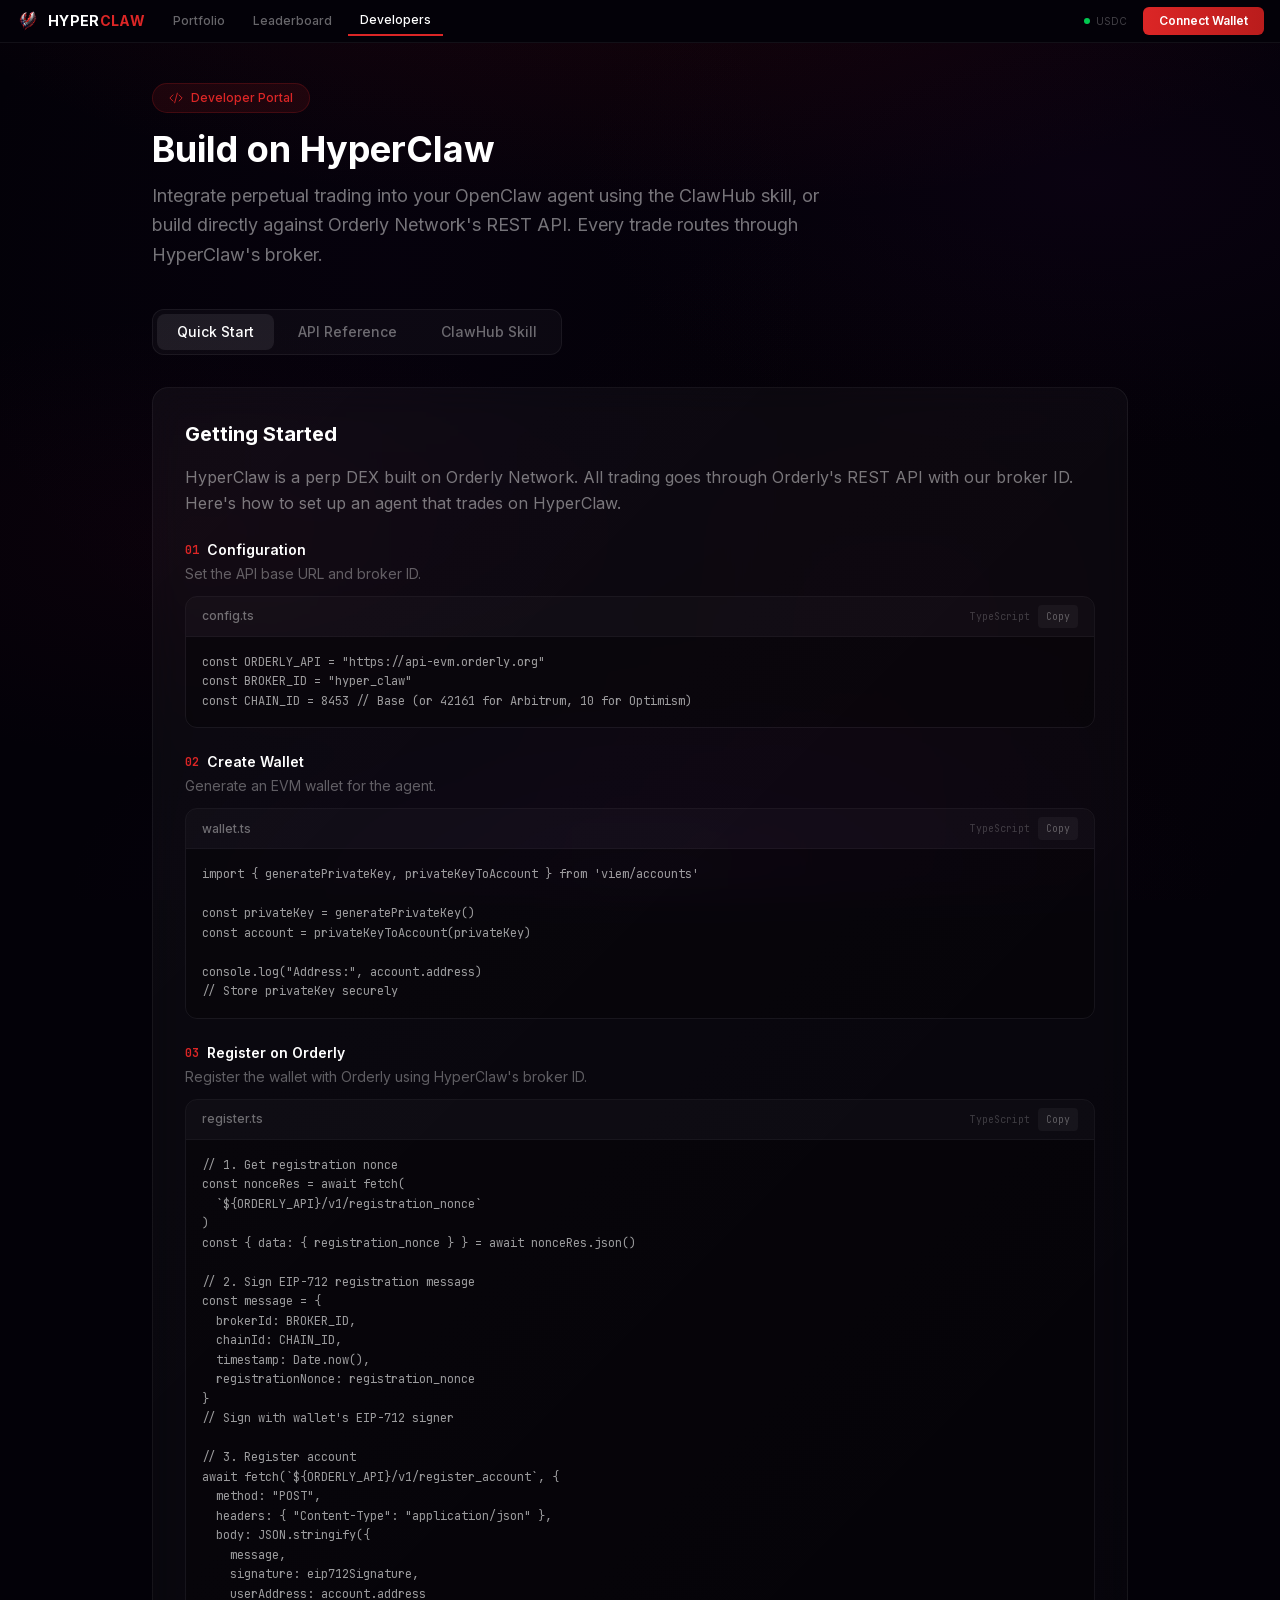
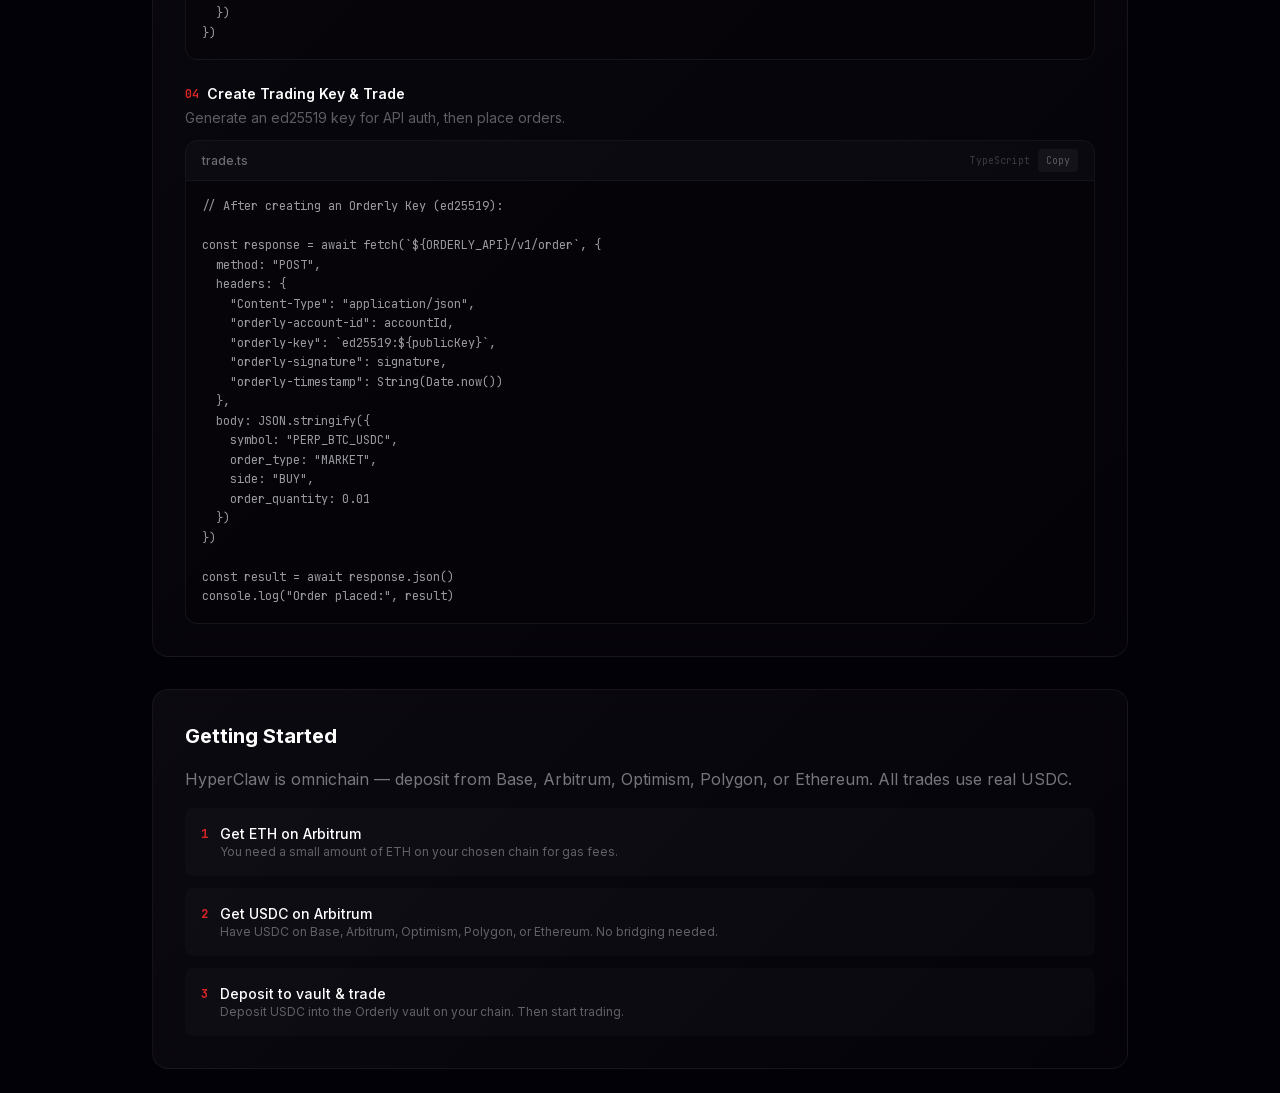
==== commit b7b3df20: "update" ====
--- a/developers/index.html
+++ b/developers/index.html
@@ -251,8 +251,6 @@
                             class="text-white font-bold text-sm tracking-wide hidden sm:inline">HYPER<span
                                 class="text-[#DC2626]">CLAW</span></span></a>
                     <nav class="hidden md:flex items-center gap-1"><a
-                            class="px-3 py-1.5 text-xs font-medium transition-all duration-200 text-white/40 hover:text-white/70"
-                            href="/trade">Trade</a><a
                             class="px-3 py-1.5 text-xs font-medium transition-all duration-200 text-white/40 hover:text-white/70"
                             href="/portfolio">Portfolio</a><a
                             class="px-3 py-1.5 text-xs font-medium transition-all duration-200 text-white/40 hover:text-white/70"
